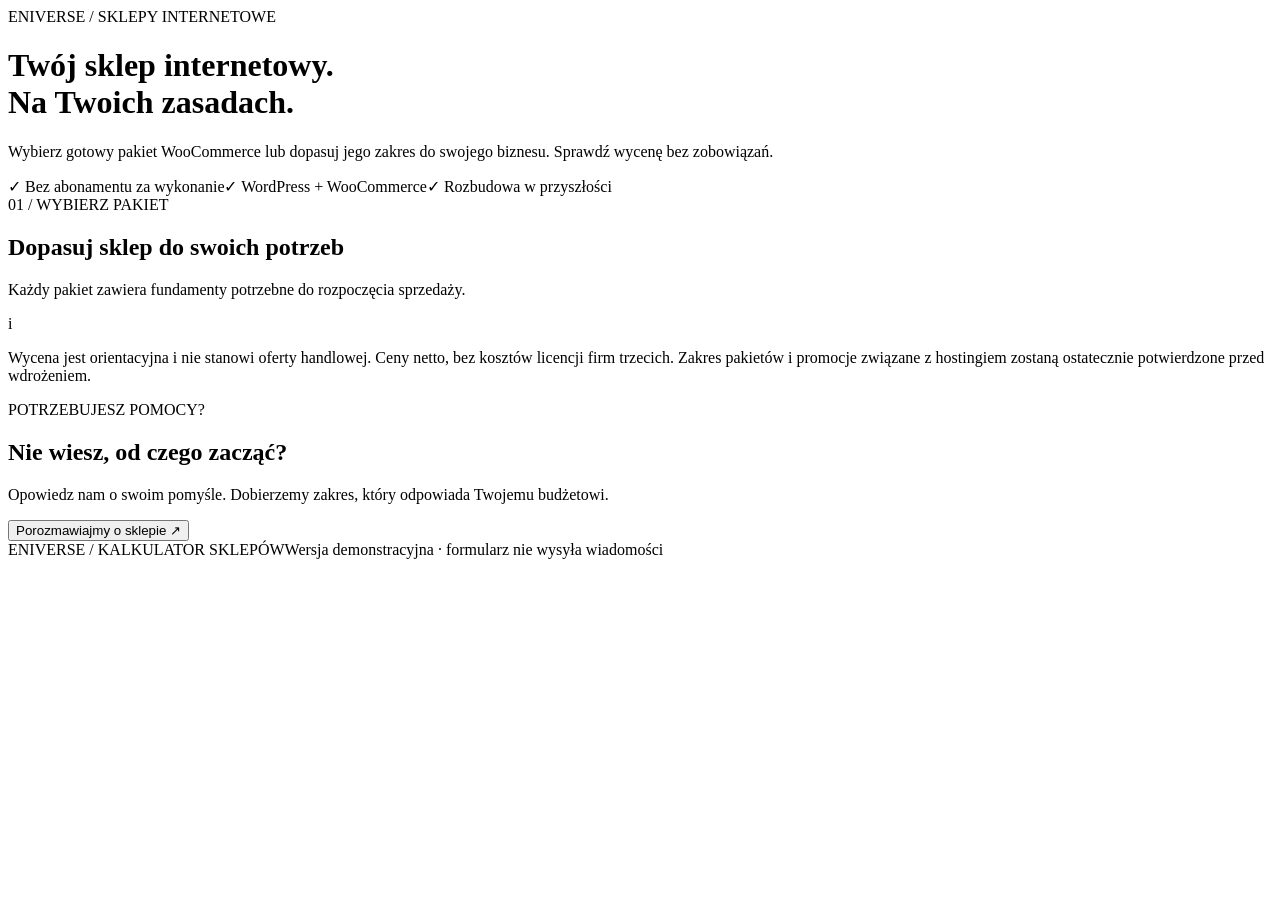
==== index.html @ 9a063294 "feat: add WooCommerce calculator layout and accessible modal shell" ====
<!doctype html>
<html lang="pl">
<head>
  <meta charset="utf-8">
  <meta name="viewport" content="width=device-width,initial-scale=1">
  <meta name="theme-color" content="#101112">
  <meta name="description" content="Skonfiguruj sklep internetowy WooCommerce z Eniverse. Porównaj pakiety Standard, PRO i Business i przygotuj wycenę.">
  <title>Kalkulator sklepów internetowych — Eniverse</title>
  <link rel="preconnect" href="https://fonts.googleapis.com">
  <link rel="preconnect" href="https://fonts.gstatic.com" crossorigin>
  <link href="https://fonts.googleapis.com/css2?family=DM+Sans:wght@400;500;600;700;800&display=swap" rel="stylesheet">
  <link rel="stylesheet" href="./styles.css">
  <script src="./app.js" defer></script>
</head>
<body>
<main id="enishop" class="ens-calc">
  <div class="ens-container">
    <header class="ens-intro">
      <div class="ens-eyebrow"><span class="ens-eyebrow-dot"></span> ENIVERSE / SKLEPY INTERNETOWE</div>
      <h1>Twój sklep internetowy.<br><span>Na Twoich zasadach.</span></h1>
      <p>Wybierz gotowy pakiet WooCommerce lub dopasuj jego zakres do swojego biznesu. Sprawdź wycenę bez zobowiązań.</p>
      <div class="ens-intro-benefits"><span>✓ Bez abonamentu za wykonanie</span><span>✓ WordPress + WooCommerce</span><span>✓ Rozbudowa w przyszłości</span></div>
    </header>
    <div class="ens-section-heading"><div><span class="ens-overline">01 / WYBIERZ PAKIET</span><h2>Dopasuj sklep do swoich potrzeb</h2></div><p>Każdy pakiet zawiera fundamenty potrzebne do rozpoczęcia sprzedaży.</p></div>
    <div id="ens-cards" class="ens-cards" aria-label="Porównanie pakietów"></div>
    <div class="ens-bottom-note"><span class="ens-note-icon">i</span><p>Wycena jest orientacyjna i nie stanowi oferty handlowej. Ceny netto, bez kosztów licencji firm trzecich. Zakres pakietów i promocje związane z hostingiem zostaną ostatecznie potwierdzone przed wdrożeniem.</p></div>
    <div class="ens-more"><div><span class="ens-overline">POTRZEBUJESZ POMOCY?</span><h2>Nie wiesz, od czego zacząć?</h2><p>Opowiedz nam o swoim pomyśle. Dobierzemy zakres, który odpowiada Twojemu budżetowi.</p></div><button type="button" class="ens-more-button" data-plan="business" data-mode="direct">Porozmawiajmy o sklepie <span aria-hidden="true">↗</span></button></div>
    <footer class="ens-page-footer"><span>ENIVERSE <span class="ens-footer-lite">/ KALKULATOR SKLEPÓW</span></span><span>Wersja demonstracyjna · formularz nie wysyła wiadomości</span></footer>
  </div>
  <div id="ens-overlay" class="ens-overlay" hidden>
    <section class="ens-dialog" role="dialog" aria-modal="true" aria-labelledby="ens-dialog-title" aria-describedby="ens-dialog-subtitle">
      <header class="ens-dialog-head">
        <div><span class="ens-overline ens-dialog-kicker">ENIVERSE / KONFIGURATOR</span><h2 id="ens-dialog-title">Konfiguruj pakiet</h2><p id="ens-dialog-subtitle">Dopasuj zakres do potrzeb Twojego biznesu.</p></div>
        <button type="button" id="ens-close" class="ens-close" aria-label="Zamknij konfigurator">×</button>
      </header>
      <div id="ens-steps" class="ens-steps" aria-label="Etapy konfiguracji"></div>
      <div class="ens-dialog-main">
        <div class="ens-dialog-content" id="ens-dialog-content" tabindex="-1"></div>
        <aside class="ens-quote-aside" id="ens-aside" aria-label="Bieżąca wycena"></aside>
      </div>
      <footer class="ens-dialog-foot" id="ens-dialog-foot">
        <span class="ens-foot-help">Wszystkie ceny netto · bez zobowiązań</span>
        <div class="ens-foot-actions"><button type="button" id="ens-prev" class="ens-btn ens-btn-outline">← Wstecz</button><button type="button" id="ens-next" class="ens-btn ens-btn-primary">Dalej <span aria-hidden="true">→</span></button></div>
      </footer>
    </section>
  </div>
</main>
</body>
</html>
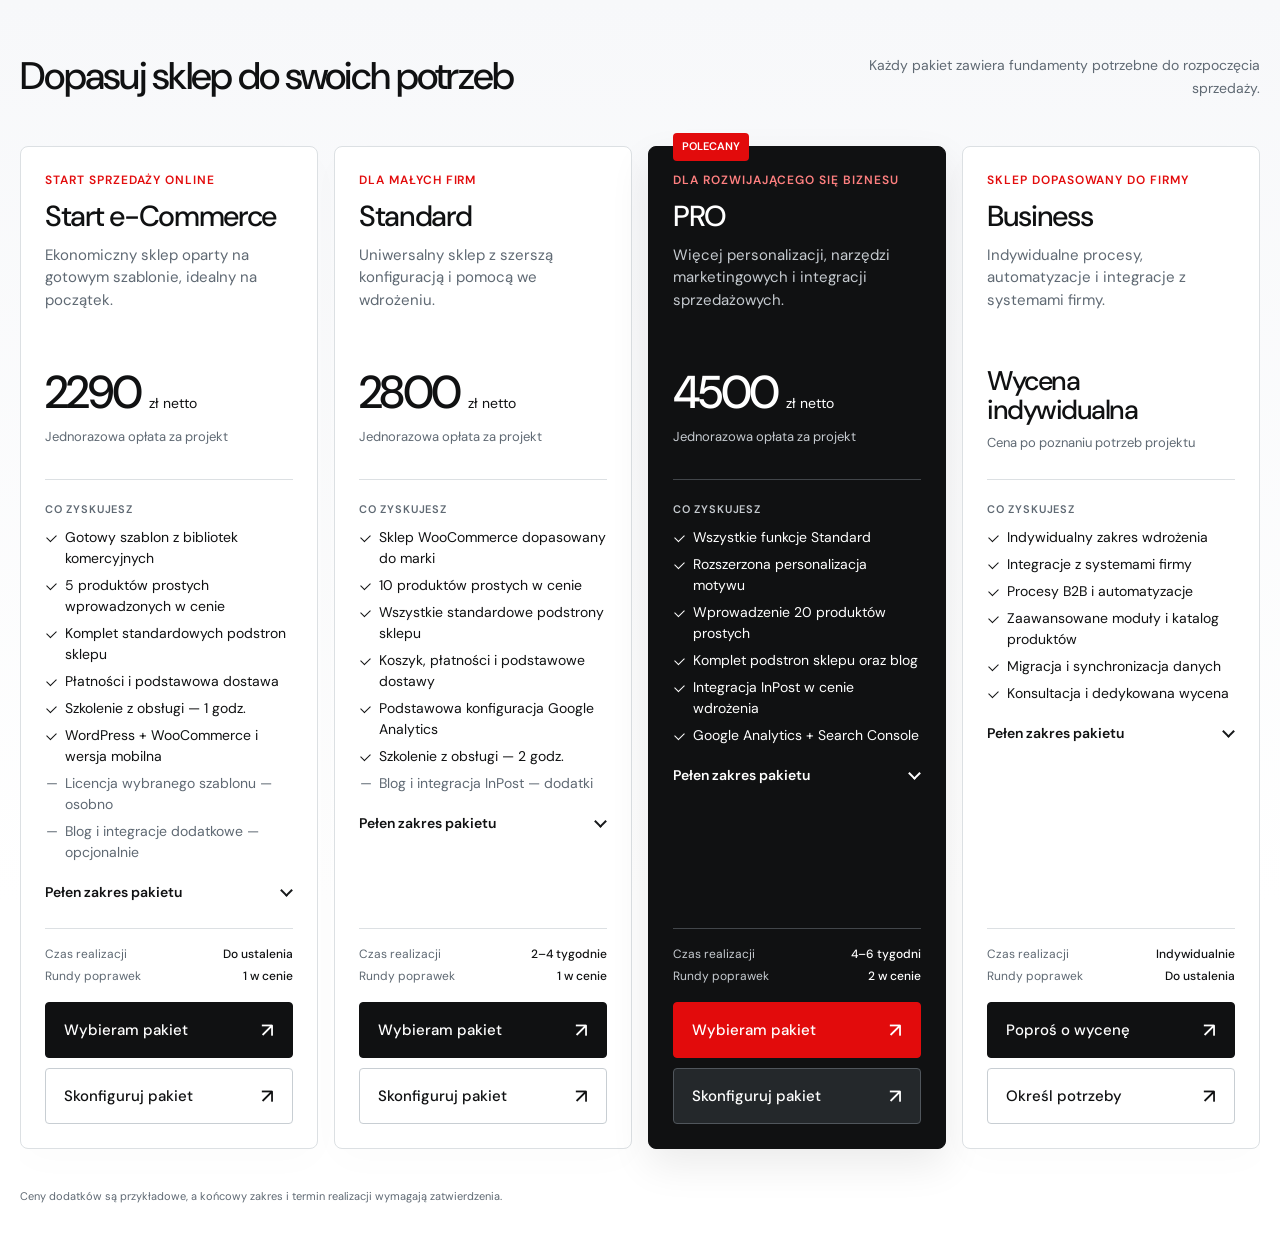
==== commit daef54b6: "Zastąp kalkulator bazową wersją dla sklepów internetowych" ====
--- a/index.html
+++ b/index.html
@@ -1,49 +1,445 @@
 <!doctype html>
-<html lang="pl">
-<head>
-  <meta charset="utf-8">
-  <meta name="viewport" content="width=device-width,initial-scale=1">
-  <meta name="theme-color" content="#101112">
-  <meta name="description" content="Skonfiguruj sklep internetowy WooCommerce z Eniverse. Porównaj pakiety Standard, PRO i Business i przygotuj wycenę.">
-  <title>Kalkulator sklepów internetowych — Eniverse</title>
-  <link rel="preconnect" href="https://fonts.googleapis.com">
-  <link rel="preconnect" href="https://fonts.gstatic.com" crossorigin>
-  <link href="https://fonts.googleapis.com/css2?family=DM+Sans:wght@400;500;600;700;800&display=swap" rel="stylesheet">
-  <link rel="stylesheet" href="./styles.css">
-  <script src="./app.js" defer></script>
-</head>
-<body>
-<main id="enishop" class="ens-calc">
-  <div class="ens-container">
-    <header class="ens-intro">
-      <div class="ens-eyebrow"><span class="ens-eyebrow-dot"></span> ENIVERSE / SKLEPY INTERNETOWE</div>
-      <h1>Twój sklep internetowy.<br><span>Na Twoich zasadach.</span></h1>
-      <p>Wybierz gotowy pakiet WooCommerce lub dopasuj jego zakres do swojego biznesu. Sprawdź wycenę bez zobowiązań.</p>
-      <div class="ens-intro-benefits"><span>✓ Bez abonamentu za wykonanie</span><span>✓ WordPress + WooCommerce</span><span>✓ Rozbudowa w przyszłości</span></div>
-    </header>
-    <div class="ens-section-heading"><div><span class="ens-overline">01 / WYBIERZ PAKIET</span><h2>Dopasuj sklep do swoich potrzeb</h2></div><p>Każdy pakiet zawiera fundamenty potrzebne do rozpoczęcia sprzedaży.</p></div>
-    <div id="ens-cards" class="ens-cards" aria-label="Porównanie pakietów"></div>
-    <div class="ens-bottom-note"><span class="ens-note-icon">i</span><p>Wycena jest orientacyjna i nie stanowi oferty handlowej. Ceny netto, bez kosztów licencji firm trzecich. Zakres pakietów i promocje związane z hostingiem zostaną ostatecznie potwierdzone przed wdrożeniem.</p></div>
-    <div class="ens-more"><div><span class="ens-overline">POTRZEBUJESZ POMOCY?</span><h2>Nie wiesz, od czego zacząć?</h2><p>Opowiedz nam o swoim pomyśle. Dobierzemy zakres, który odpowiada Twojemu budżetowi.</p></div><button type="button" class="ens-more-button" data-plan="business" data-mode="direct">Porozmawiajmy o sklepie <span aria-hidden="true">↗</span></button></div>
-    <footer class="ens-page-footer"><span>ENIVERSE <span class="ens-footer-lite">/ KALKULATOR SKLEPÓW</span></span><span>Wersja demonstracyjna · formularz nie wysyła wiadomości</span></footer>
-  </div>
-  <div id="ens-overlay" class="ens-overlay" hidden>
-    <section class="ens-dialog" role="dialog" aria-modal="true" aria-labelledby="ens-dialog-title" aria-describedby="ens-dialog-subtitle">
-      <header class="ens-dialog-head">
-        <div><span class="ens-overline ens-dialog-kicker">ENIVERSE / KONFIGURATOR</span><h2 id="ens-dialog-title">Konfiguruj pakiet</h2><p id="ens-dialog-subtitle">Dopasuj zakres do potrzeb Twojego biznesu.</p></div>
-        <button type="button" id="ens-close" class="ens-close" aria-label="Zamknij konfigurator">×</button>
-      </header>
-      <div id="ens-steps" class="ens-steps" aria-label="Etapy konfiguracji"></div>
-      <div class="ens-dialog-main">
-        <div class="ens-dialog-content" id="ens-dialog-content" tabindex="-1"></div>
-        <aside class="ens-quote-aside" id="ens-aside" aria-label="Bieżąca wycena"></aside>
-      </div>
-      <footer class="ens-dialog-foot" id="ens-dialog-foot">
-        <span class="ens-foot-help">Wszystkie ceny netto · bez zobowiązań</span>
-        <div class="ens-foot-actions"><button type="button" id="ens-prev" class="ens-btn ens-btn-outline">← Wstecz</button><button type="button" id="ens-next" class="ens-btn ens-btn-primary">Dalej <span aria-hidden="true">→</span></button></div>
-      </footer>
-    </section>
-  </div>
-</main>
-</body>
-</html>
+<html lang="pl"><head><meta charset="utf-8"><meta name="viewport" content="width=device-width,initial-scale=1"><title>Eniverse — kalkulator sklepów</title></head><body>
+<!-- Eniverse: gotowy fragment do widżetu HTML Elementora. Sklepy internetowe, tryb produkcyjny. -->
+<link rel="stylesheet" href="https://fonts.googleapis.com/css2?family=DM+Sans:wght@400;500;600;700&display=swap">
+<link rel="stylesheet" href="pakiety-sklepow.css?v=20261125-2">
+<link rel="stylesheet" href="kalkulator-sklepow.css?v=20261125-2">
+
+
+    <!-- WIDOK CENNIKA I KONFIGURATORY -->
+    <div id="eni-shop-calc" data-mode="demo" data-templates-api="">
+      <div class="ec-page ec-preview-page" id="ec-demo-page">
+        <section id="ec-catalog" aria-label="Cennik Eniverse — podgląd">
+          <div class="ec-preview-heading">
+            <h1 class="ec-page-title">Dopasuj sklep do swoich potrzeb</h1>
+            <p class="ec-intro">Każdy pakiet zawiera fundamenty potrzebne do rozpoczęcia sprzedaży.</p>
+          </div>
+          <div class="ec-packages-wide-scroll">
+             <div class="ec-packages-overview">
+                <div class="ec-package-group ec-package-group--main">
+                  <div class="ec-packages ec-packages--main" id="ec-packages"></div>
+                </div>
+             </div>
+           </div>
+           <p class="ec-pricing-note">Ceny dodatków są przykładowe, a końcowy zakres i termin realizacji wymagają zatwierdzenia. </p>
+        </section>
+      </div><!-- Koniec widoku demonstracyjnego. Elementor ukrywa ten widok, jeśli znajdzie istniejące karty .enp-card. -->
+                <!-- Wspólna galeria szablonów pakietów Abonament i Start. -->
+        <div class="ec-template-overlay" id="ec-template-modal" hidden>
+          <section class="ec-template-dialog" role="dialog" aria-modal="true" aria-labelledby="ec-template-title">
+            <header class="ec-template-header">
+              <div><span class="ec-template-kicker">SZABLONY ENIVERSE</span>
+                <h2 id="ec-template-title">Zobacz, jak może wyglądać Twoja strona.</h2>
+              </div>
+              <button type="button" class="ec-template-close" id="ec-template-close" aria-label="Zamknij galerię">×</button>
+            </header>
+            <div class="ec-template-content">
+              <div class="ec-template-sidebar">
+                <div class="ec-template-grid" id="ec-template-gallery" aria-label="Wybór projektu"></div>
+                <button type="button" class="ec-template-defer" id="ec-template-defer" aria-pressed="false">
+                  <strong>Szablon wybiorę później</strong>
+                  <small>Przejdź dalej bez wskazywania konkretnego projektu</small>
+                </button>
+              </div>
+              <div class="ec-template-preview">
+                <div id="ec-template-viewport" tabindex="0" role="region" aria-label="Podgląd projektu strony"></div>
+              </div>
+            </div>
+            <footer class="ec-template-footer"><div id="ec-template-external"></div><button type="button" id="ec-template-configure">Wybierz ten szablon i konfiguruj ↗</button></footer>
+          </section>
+        </div>
+<div class="ec-modal-stage" id="ec-modal-stage" hidden>
+          <section
+            class="ec-window"
+            id="ec-window"
+            role="dialog"
+            aria-labelledby="ec-title"
+            aria-modal="true"
+          >
+            <header class="ec-head">
+              <div>
+                <div class="ec-kicker">Eniverse / Konfigurator sklepu</div>
+                <h2 id="ec-title">Dopasuj swój pakiet.</h2>
+                <p class="ec-muted" id="ec-subtitle">
+                  Zacznij od pakietu. Dodaj to, czego potrzebujesz.
+                </p>
+              </div>
+              <button
+                class="ec-close ec-interactive"
+                id="ec-close"
+                type="button"
+                aria-label="Zamknij i wróć do pakietów"
+              >
+                ×
+              </button>
+            </header>
+            <div class="ec-steps" aria-label="Etapy konfiguracji">
+              <div class="ec-step" data-ec-nav-template hidden><span>1</span>Wybór szablonu</div>
+               <div class="ec-step active" data-ec-nav-step="0" aria-current="step"><span>1</span>Pakiet i dodatki</div>
+              <div class="ec-step" data-ec-nav-step="1"><span>2</span>Struktura i SEO</div>
+              <div class="ec-step" data-ec-nav-step="2"><span>3</span>Kontakt i poprawki</div>
+              <div class="ec-step" data-ec-nav-step="3"><span>4</span>Języki, usługi i szkolenia</div>
+              <div class="ec-step" data-ec-nav-step="4"><span>5</span>Podsumowanie</div>
+            </div>
+            <div class="ec-body" id="ec-config">
+              <div class="ec-fields">
+                <section class="ec-section">
+                  <h3>W cenie Twojego pakietu</h3>
+                  <p class="ec-muted">
+                    Stałe elementy bazy. Rozszerzenia wybierzesz poniżej.
+                  </p>
+                  <div class="ec-scope" id="ec-scope"></div>
+                  <p class="ec-excluded" id="ec-excluded"></p>
+                </section>
+                <section class="ec-section" id="ec-billing-section">
+                  <h3>Rozliczenie abonamentu</h3>
+                  <p class="ec-muted">Umowa na 12 miesięcy.</p>
+                  <div class="ec-options" role="group" aria-label="Rozliczenie">
+                    <label class="ec-option ec-interactive"
+                      ><input
+                        type="radio"
+                        name="ec-billing"
+                        value="monthly"
+                        checked
+                      /><span
+                        ><strong>Miesięcznie</strong
+                        ><small id="ec-monthly-detail"
+                          >12 rat za pakiet i dodatki</small
+                        ></span
+                      ><span class="ec-tag" id="ec-monthly-rate"
+                        ></span
+                      ></label
+                    ><label class="ec-option ec-interactive"
+                      ><input
+                        type="radio"
+                        name="ec-billing"
+                        value="annual"
+                      /><span
+                        ><strong>Rocznie z góry</strong
+                        ><small id="ec-annual-detail"
+                          >1 płatność za pakiet i dodatki</small
+                        ></span
+                      ><span class="ec-tag" id="ec-annual-rate"
+                        ></span
+                      ><small class="ec-billing-promo">Cena promocyjna pakietu: <del data-cennik="regularAnnual"></del> <strong class="ec-promo-price" data-cennik="annual" data-cennik-suffix=" / rok"></strong></small></label
+                    >
+                  </div>
+                </section>
+                <section class="ec-section">
+                  <h3>Struktura sklepu</h3>
+                  <p class="ec-muted" id="ec-structure"></p>
+                  <div class="ec-chips" id="ec-chips"></div>
+                  <div class="ec-counter-row">
+                    <div>
+                      Dodatkowe sekcje
+                      <div class="ec-muted" data-extra-cost="section" data-extra-unit=" / sekcję">
+                      </div>
+                    </div>
+                    <div class="ec-counter">
+                      <button
+                        type="button"
+                        data-counter="sections"
+                        data-delta="-1"
+                        aria-label="Usuń dodatkową sekcję"
+                        class="ec-interactive"
+                      >
+                        −</button
+                      ><input
+                        id="ec-sections"
+                        type="number"
+                        min="0"
+                        max="99"
+                        value="0"
+                        aria-label="Liczba dodatkowych sekcji"
+                      /><button
+                        type="button"
+                        data-counter="sections"
+                        data-delta="1"
+                        aria-label="Dodaj sekcję"
+                        class="ec-interactive"
+                      >
+                        +
+                      </button>
+                    </div>
+                  </div>
+                  <div class="ec-counter-row">
+                    <div>
+                      Dodatkowe podstrony
+                      <div
+                        class="ec-muted"
+                        data-extra-cost="page" data-extra-unit=" / podstronę"
+                      >
+                      </div>
+                    </div>
+                    <div class="ec-counter">
+                      <button
+                        type="button"
+                        data-counter="pages"
+                        data-delta="-1"
+                        aria-label="Usuń dodatkową podstronę"
+                        class="ec-interactive"
+                      >
+                        −</button
+                      ><input
+                        id="ec-pages"
+                        type="number"
+                        min="0"
+                        max="99"
+                        value="0"
+                        aria-label="Liczba dodatkowych podstron"
+                      /><button
+                        type="button"
+                        data-counter="pages"
+                        data-delta="1"
+                        aria-label="Dodaj podstronę"
+                        class="ec-interactive"
+                      >
+                        +
+                      </button>
+                    </div>
+                  </div>
+                </section>
+                <section class="ec-section">
+                  <h3>SEO</h3>
+                  <p class="ec-muted">
+                    Zakres z pakietu jest wybrany. Możesz go rozszerzyć.
+                  </p>
+                  <div
+                    class="ec-options"
+                    id="ec-seo"
+                    role="group"
+                    aria-label="Wariant SEO"
+                  ></div>
+                  <div class="ec-seo-services">
+                    <h4>Dodatkowe usługi SEO i reklamy</h4>
+                    <p class="ec-muted">Zaznacz wybrane usługi. Poniższe ceny są przykładowe i doliczane do projektu.</p>
+                    <div class="ec-seo-extra-grid" id="ec-seo-extras" role="group" aria-label="Dodatkowe usługi SEO"></div>
+                    <p class="ec-seo-price-note">Google Ads: uruchomienie kampanii bez budżetu reklamowego. Pozycjonowanie SEO: pakiet startowy, dalsza obsługa wyceniana osobno.</p>
+                  </div>
+                </section>
+                <section class="ec-section">
+                  <h3>Kontakt z klientem</h3>
+                  <div
+                    class="ec-options"
+                    id="ec-contact"
+                    role="group"
+                    aria-label="Wariant kontaktu"
+                  ></div>
+                </section>
+                <section class="ec-section">
+                  <h3>Sesje poprawek</h3>
+                  <p class="ec-muted" id="ec-revisions-base"></p>
+                  <div
+                    class="ec-options ec-revisions"
+                    id="ec-revisions"
+                    role="group"
+                    aria-label="Dodatkowe sesje poprawek"
+                  ></div>
+                </section>
+                <section class="ec-section" id="ec-training-section">
+                  <h3>Szkolenia</h3>
+                  <p class="ec-muted" id="ec-training-base"></p>
+                  <div
+                    class="ec-options"
+                    id="ec-training"
+                    role="group"
+                    aria-label="Rodzaj szkolenia"
+                  ></div>
+                  <p class="ec-note">
+                    Przy dłuższym szkoleniu dopłacasz różnicę względem wartości
+                    szkolenia w pakiecie. Krótsze szkolenie nie obniża ceny
+                    pakietu.
+                  </p>
+                </section>
+                <section class="ec-section">
+                  <h3>Hosting i opieka techniczna</h3>
+                  <div id="ec-hosting"></div>
+                </section>
+              </div>
+              <aside class="ec-aside" aria-label="Bieżąca wycena">
+                <span class="ec-badge" id="ec-badge"></span>
+                <h3>Twoja wycena</h3>
+                <div aria-live="polite" aria-atomic="true">
+                  <div class="ec-total" id="ec-base"></div>
+                  <p class="ec-muted" id="ec-period"></p>
+                  <div class="ec-mini-rate-comparison" id="ec-mini-rate-comparison" hidden>
+                    <div class="ec-mini-rate-variant" id="ec-mini-monthly-variant">
+                      <span>Miesięcznie</span>
+                      <strong id="ec-mini-monthly-price"></strong>
+                    </div>
+                    <div class="ec-mini-rate-variant" id="ec-mini-annual-variant">
+                      <span>Rocznie z góry</span>
+                      <strong id="ec-mini-annual-price"></strong>
+                      <small class="ec-abo-regular-price"><del data-cennik="regularAnnual"></del> — regularna cena samego pakietu</small>
+                    </div>
+                  </div>
+                  <p class="ec-muted ec-mini-rate-footnote" id="ec-mini-rate-footnote" hidden>Kwoty zawierają pakiet i wybrane dodatki.</p>
+                  <div class="ec-breakdown">
+                    <div class="ec-line">
+                      <span id="ec-base-label"></span
+                      ><span id="ec-base-cost"></span>
+                    </div>
+                    <div class="ec-line">
+                      <span id="ec-extra-label">Dodatki jednorazowe</span
+                      ><span id="ec-extra"></span>
+                    </div>
+                    <div class="ec-line ec-project-subtotal" id="ec-project-subtotal-row">
+                      <span id="ec-project-subtotal-label">Pakiet + dodatki</span>
+                      <strong id="ec-project-subtotal">0 zł</strong>
+                    </div>
+                    <div class="ec-line" id="ec-host-row">
+                      <span id="ec-host-label">Hosting / rok</span
+                      ><span id="ec-host-cost"></span>
+                    </div>
+                  </div>
+                  <div class="ec-smalltitle" id="ec-total-label"></div>
+                  <div class="ec-total" id="ec-total"></div>
+                  <p
+                    class="ec-muted"
+                    id="ec-paynote"
+                  ></p>
+                  <div
+                    class="ec-payment-aside"
+                    id="ec-payment-aside"
+                    hidden
+                  ></div>
+                  <p class="ec-note" id="ec-contract"></p>
+                </div>
+                <div class="ec-smalltitle" id="ec-items-title">
+                  Wybrane dodatki
+                </div>
+                <div
+                  id="ec-items"
+                  class="ec-muted"
+                ></div>
+                <p class="ec-note">
+                  Ceny rozszerzeń są przykładowe. Sklep i
+                  dodatki płatne jednorazowo. Hosting opcjonalnie: <span data-cennik="hostingWithCare"></span> za rok,
+                  płatne z góry. Kwoty netto; VAT według właściwej stawki.
+                </p>
+              </aside>
+            </div>
+            <div class="ec-summary" id="ec-summary" hidden></div>
+            <section
+              class="ec-lead"
+              id="ec-contact-section"
+              aria-labelledby="ec-lead-title"
+              hidden
+            >
+              <div class="ec-kicker">Ostatni krok</div>
+              <h3 id="ec-lead-title">Porozmawiajmy o Twoim sklepie.</h3>
+              <p class="ec-muted">
+                Do zapytania dołączymy wybrany pakiet, pełną konfigurację,
+                sposób płatności i wycenę.
+              </p>
+              <form id="ec-lead-form" novalidate>
+                <div class="ec-form-grid">
+                  <label class="ec-field ec-full" for="ec-client-name"
+                    >Imię i nazwisko / Nazwa firmy
+                    <span aria-hidden="true">*</span
+                    ><input
+                      id="ec-client-name"
+                      name="client_name"
+                      type="text"
+                      autocomplete="name"
+                      maxlength="150"
+                      required
+                      placeholder="np. Jan Kowalski / Nazwa firmy"
+                  /></label>
+                  <label class="ec-field" for="ec-client-email"
+                    >Adres e-mail <span aria-hidden="true">*</span
+                    ><input
+                      id="ec-client-email"
+                      name="client_email"
+                      type="email"
+                      autocomplete="email"
+                      maxlength="254"
+                      required
+                      placeholder="np. kontakt@twojafirma.pl"
+                  /></label>
+                  <label class="ec-field" for="ec-client-phone"
+                    >Telefon <span class="ec-muted">(opcjonalnie)</span
+                    ><input
+                      id="ec-client-phone"
+                      name="client_phone"
+                      type="tel"
+                      autocomplete="tel"
+                      maxlength="30"
+                      placeholder="np. +48 600 000 000"
+                  /></label>
+                </div>
+                <div class="ec-existing-site">
+                  <label class="ec-existing-toggle" for="ec-existing-check">
+                    <span>Czy masz swoją stronę/sklep?</span>
+                    <input id="ec-existing-check" name="has_site" type="checkbox" role="switch" aria-controls="ec-existing-url-wrap">
+                    <span class="ec-switch-track" aria-hidden="true"></span>
+                  </label>
+                  <div id="ec-existing-url-wrap" hidden>
+                    <label class="ec-field" for="ec-existing-url">Link do Twojej strony/sklepu
+                      <input id="ec-existing-url" name="existing_site_url" type="url" maxlength="500" placeholder="https://twojastrona.pl">
+                    </label>
+                  </div>
+                </div>
+                <label class="ec-field" id="ec-shop-needs-wrap" hidden for="ec-shop-needs">Opisz potrzeby sklepu (opcjonalnie)<textarea id="ec-shop-needs" maxlength="3000" rows="4" placeholder="Integracje, liczba produktów, migracja…"></textarea></label>
+                <input
+                  id="ec-quote-payload"
+                  type="hidden"
+                  name="quote_summary"
+                />
+                <p class="ec-note" id="ec-form-demo">
+                  Tryb makiety: „Wyślij” sprawdza dane i pokazuje podgląd
+                  wiadomości. Rzeczywista wysyłka będzie dostępna po podłączeniu
+                  formularza do skrzynki agencji.
+                </p>
+                <p
+                  id="ec-form-error"
+                  class="ec-form-error"
+                  role="alert"
+                  hidden
+                ></p>
+                <p id="ec-mini-template-required" class="ec-mini-template-required" role="status" hidden>
+                  Aby wysłać zapytanie dotyczące pakietu Abonament, wybierz szablon albo zaznacz opcję „Szablon wybiorę później” w galerii.
+                </p>
+                <button
+                  class="ec-action ec-interactive ec-send"
+                  type="submit"
+                  aria-describedby="ec-form-demo"
+                >
+                  Wyślij <span aria-hidden="true">↗</span>
+                </button>
+                <div id="ec-send-result" class="ec-send-result" hidden>
+                  <p id="ec-send-status" role="status" aria-live="polite"></p>
+                  <details open>
+                    <summary class="ec-interactive">
+                      Podgląd wiadomości do agencji
+                    </summary>
+                    <pre id="ec-message-preview"></pre>
+                  </details>
+                </div>
+              </form>
+            </section>
+
+            <footer class="ec-foot">
+              <p class="ec-muted" id="ec-footer-note"></p>
+              <button
+                class="ec-action ec-secondary ec-interactive"
+                id="ec-back"
+                type="button"
+                hidden
+              >
+                ← Wstecz
+              </button>
+              <button
+                class="ec-action ec-interactive"
+                id="ec-next"
+                type="button"
+              >Dalej →</button>
+            </footer>
+          </section>
+        </div>
+    </div>
+    <!-- LOGIKA PAKIETÓW, WYCENY I FORMULARZA -->
+<script src="cennik-sklepow.js?v=20261125-2" defer></script>
+<script src="kalkulator-sklepow.js?v=20261125-3" defer></script>
+
+</body></html>
--- a/pakiety-sklepow.css
+++ b/pakiety-sklepow.css
@@ -0,0 +1,34 @@
+/* Style strony demonstracyjnej oraz elementów poza #eni-shop-calc. */
+html:has(#eni-shop-calc[data-mode="demo"]) { color-scheme: light; }
+body:has(#eni-shop-calc[data-mode="demo"]) { margin: 0; background: #fff; }
+body.eni-shop-calc-scroll-locked { overflow: hidden; }
+
+/* Integracja z istniejącymi kartami Elementora. */
+#enp-cennik.eniverse-pricing .enp-card { position:relative; }
+      #enp-cennik.eniverse-pricing .enp-card .ec-elementor-configure,
+      .eniverse-pricing .enp-card .ec-elementor-configure { appearance:none; width:100%; min-height:42px; border:1px solid currentColor; border-radius:4px; background:transparent; color:inherit; font:500 13px/1.3 "DM Sans",sans-serif; padding:10px 14px; margin-top:10px; cursor:pointer; text-align:center; }
+      #enp-cennik.eniverse-pricing .enp-card .ec-elementor-configure:hover,
+      .eniverse-pricing .enp-card .ec-elementor-configure:hover { border-color:#e0002d; color:#e0002d; }
+      #enp-cennik.eniverse-pricing .enp-card[data-eni-featured="true"],
+      .eniverse-pricing .enp-card[data-eni-featured="true"] { background:#101112!important; color:#f7f8f9!important; border-color:#101112!important; }
+      #enp-cennik.eniverse-pricing .enp-card[data-eni-featured="false"],
+      .eniverse-pricing .enp-card[data-eni-featured="false"] { background:#fff!important; color:#101112!important; border-color:#d9dfe4!important; }
+      #enp-cennik.eniverse-pricing .enp-card[data-eni-featured="true"] :is(h3,.enp-price,.enp-feature,.enp-project-scale),
+      .eniverse-pricing .enp-card[data-eni-featured="true"] :is(h3,.enp-price,.enp-feature,.enp-project-scale) { color:#f7f8f9!important; }
+      #enp-cennik.eniverse-pricing .enp-card[data-eni-featured="false"] :is(h3,.enp-price,.enp-feature,.enp-project-scale),
+      .eniverse-pricing .enp-card[data-eni-featured="false"] :is(h3,.enp-price,.enp-feature,.enp-project-scale) { color:#101112!important; }
+      #enp-cennik.eniverse-pricing .enp-card[data-eni-featured="true"] :is(.enp-eyebrow,.enp-card-desc,.enp-price-note,.enp-features small,.enp-meta dt),
+      .eniverse-pricing .enp-card[data-eni-featured="true"] :is(.enp-eyebrow,.enp-card-desc,.enp-price-note,.enp-features small,.enp-meta dt) { color:#b9c0c7!important; }
+      #enp-cennik.eniverse-pricing .enp-card[data-eni-featured="false"] :is(.enp-eyebrow,.enp-card-desc,.enp-price-note,.enp-features small,.enp-meta dt),
+      .eniverse-pricing .enp-card[data-eni-featured="false"] :is(.enp-eyebrow,.enp-card-desc,.enp-price-note,.enp-features small,.enp-meta dt) { color:#64717d!important; }
+      #enp-cennik.eniverse-pricing .enp-card[data-eni-featured="true"] .enp-btn,
+      .eniverse-pricing .enp-card[data-eni-featured="true"] .enp-btn { background:#e0002d!important; border-color:#e0002d!important; color:#fff!important; }
+      #enp-cennik.eniverse-pricing .enp-card[data-eni-featured="false"] .enp-btn,
+      .eniverse-pricing .enp-card[data-eni-featured="false"] .enp-btn { background:#fff!important; border-color:#87929d!important; color:#141719!important; }
+      #enp-cennik.eniverse-pricing .enp-card[data-eni-featured="false"] .enp-card-badge,
+      .eniverse-pricing .enp-card[data-eni-featured="false"] .enp-card-badge { display:none!important; }
+      #enp-cennik.eniverse-pricing .enp-card[data-eni-featured="true"] .ec-elementor-badge,
+      .eniverse-pricing .enp-card[data-eni-featured="true"] .ec-elementor-badge { position:absolute; top:-10px; right:14px; background:#e0002d; color:#fff; font-size:10px; font-weight:600; line-height:1; padding:6px 9px; border-radius:2px; }
+
+/* Dedykowany formularz Contact Form 7. */
+body:not(.elementor-editor-active) #eniverse-shop-quote-form { position:absolute!important; width:1px!important; height:1px!important; overflow:hidden!important; clip-path:inset(50%); pointer-events:none; }
--- a/kalkulator-sklepow.css
+++ b/kalkulator-sklepow.css
@@ -0,0 +1,3306 @@
+#eni-shop-calc {
+        --ec-red: #dd0429;
+        --ec-ink: #101112;
+        --ec-muted: #5f6973;
+        --ec-line: #dce0e3;
+        --ec-soft: #f7f8fa;
+        --ec-white: #fff;
+        color: var(--ec-ink);
+        font:
+          400 14px/1.5 "DM Sans",
+          sans-serif;
+        isolation: isolate;
+        text-align: left;
+      }
+      #eni-shop-calc * {
+        box-sizing: border-box;
+      }
+      #eni-shop-calc [hidden] {
+        display: none !important;
+      }
+      #eni-shop-calc h2,
+      #eni-shop-calc h3,
+      #eni-shop-calc p {
+        margin: 0;
+      }
+      #eni-shop-calc button,
+      #eni-shop-calc input {
+        font: inherit;
+      }
+      #eni-shop-calc button {
+        cursor: inherit;
+      }
+      #eni-shop-calc button:focus-visible,
+      #eni-shop-calc input:focus-visible {
+        outline: 3px solid #dd042980;
+        outline-offset: 3px;
+      }
+      #eni-shop-calc .ec-stage {
+        background: #edf0f2;
+        padding: 20px;
+        border-radius: 12px;
+      }
+      #eni-shop-calc .ec-package {
+        background: white;
+        border: 1px solid var(--ec-line);
+        border-top: 4px solid var(--ec-red);
+        padding: 30px;
+        border-radius: 8px;
+        max-width: 440px;
+        margin: 10px auto;
+      }
+      #eni-shop-calc .ec-kicker {
+        font-size: 11px;
+        text-transform: uppercase;
+        letter-spacing: 0.12em;
+        color: var(--ec-red);
+        font-weight: 700;
+      }
+      #eni-shop-calc h2 {
+        font-size: 28px;
+        font-weight: 500;
+        letter-spacing: -0.04em;
+        line-height: 1.2;
+      }
+      #eni-shop-calc h3 {
+        font-size: 15px;
+        font-weight: 600;
+      }
+      #eni-shop-calc .ec-muted {
+        color: var(--ec-muted);
+        font-size: 12px;
+      }
+      #eni-shop-calc .ec-price {
+        font-size: 38px;
+        letter-spacing: -0.05em;
+        font-weight: 500;
+      }
+      #eni-shop-calc .ec-action {
+        background: var(--ec-red);
+        color: white;
+        border: 1px solid var(--ec-red);
+        border-radius: 6px;
+        padding: 11px 18px;
+        font-weight: 600;
+        display: inline-flex;
+        align-items: center;
+        justify-content: center;
+        gap: 18px;
+      }
+      #eni-shop-calc .ec-secondary {
+        background: white;
+        color: var(--ec-ink);
+        border-color: var(--ec-line);
+      }
+      #eni-shop-calc .ec-package ul {
+        padding-left: 20px;
+        margin: 22px 0;
+        line-height: 2;
+      }
+      #eni-shop-calc .ec-package .ec-action {
+        width: 100%;
+      }
+      #eni-shop-calc .ec-window {
+        background: white;
+        border-radius: 10px;
+        box-shadow: 0 12px 44px #10111214;
+        overflow: hidden;
+      }
+      #eni-shop-calc .ec-head {
+        padding: 24px 26px 18px;
+        border-bottom: 1px solid var(--ec-line);
+        display: flex;
+        justify-content: space-between;
+        gap: 14px;
+        align-items: flex-start;
+      }
+      #eni-shop-calc .ec-head h2 {
+        margin: 5px 0 7px;
+      }
+      #eni-shop-calc .ec-close {
+        border: 1px solid var(--ec-line);
+        background: white;
+        width: 36px;
+        height: 36px;
+        border-radius: 50%;
+        flex-shrink: 0;
+        font-size: 23px;
+        line-height: 1;
+      }
+      #eni-shop-calc .ec-steps {
+        display: flex;
+        gap: 22px;
+        padding: 15px 26px;
+        background: var(--ec-soft);
+        border-bottom: 1px solid var(--ec-line);
+      }
+      #eni-shop-calc .ec-step {
+        display: flex;
+        gap: 8px;
+        align-items: center;
+        color: var(--ec-muted);
+        font-size: 12px;
+      }
+      #eni-shop-calc .ec-step span {
+        border-radius: 50%;
+        background: #e3e6e9;
+        width: 22px;
+        height: 22px;
+        display: grid;
+        place-items: center;
+      }
+      #eni-shop-calc .ec-step.active {
+        color: var(--ec-ink);
+        font-weight: 600;
+      }
+      #eni-shop-calc .ec-step.active span {
+        background: var(--ec-red);
+        color: white;
+      }
+      #eni-shop-calc .ec-body {
+        display: grid;
+        grid-template-columns: minmax(0, 1fr) 216px;
+      }
+      #eni-shop-calc .ec-fields {
+        padding: 4px 26px 10px;
+        min-width: 0;
+      }
+      #eni-shop-calc .ec-section {
+        padding: 20px 0;
+        border-bottom: 1px solid var(--ec-line);
+      }
+      #eni-shop-calc .ec-section:last-child {
+        border-bottom: 0;
+      }
+      #eni-shop-calc .ec-section h3 {
+        margin-bottom: 4px;
+      }
+      #eni-shop-calc .ec-chips {
+        display: flex;
+        gap: 7px;
+        flex-wrap: wrap;
+        margin-top: 12px;
+      }
+      #eni-shop-calc .ec-chip {
+        padding: 6px 9px;
+        border-radius: 5px;
+        background: #fff3f5;
+        color: #9e0020;
+        font-size: 12px;
+      }
+      #eni-shop-calc .ec-counter-row {
+        display: flex;
+        justify-content: space-between;
+        gap: 12px;
+        align-items: center;
+        margin-top: 14px;
+      }
+      #eni-shop-calc .ec-counter {
+        display: flex;
+        align-items: center;
+        border: 1px solid var(--ec-line);
+        border-radius: 6px;
+        overflow: hidden;
+        flex-shrink: 0;
+      }
+      #eni-shop-calc .ec-counter button {
+        width: 32px;
+        height: 34px;
+        border: 0;
+        background: var(--ec-soft);
+        font-size: 18px;
+      }
+      #eni-shop-calc .ec-counter button:disabled {
+        color: #b4b9be;
+      }
+      #eni-shop-calc .ec-counter input {
+        width: 36px;
+        text-align: center;
+        border: 0;
+        padding: 0;
+        background: white;
+        color: var(--ec-ink);
+        appearance: textfield;
+        font-variant-numeric: tabular-nums;
+      }
+      #eni-shop-calc input::-webkit-inner-spin-button {
+        appearance: none;
+      }
+      #eni-shop-calc .ec-options {
+        display: grid;
+        gap: 8px;
+        margin-top: 12px;
+      }
+      #eni-shop-calc .ec-option {
+        position: relative;
+        display: flex;
+        gap: 10px;
+        align-items: flex-start;
+        padding: 11px;
+        border: 1px solid var(--ec-line);
+        border-radius: 6px;
+        cursor: inherit;
+      }
+      #eni-shop-calc .ec-option:has(input:checked) {
+        border-color: var(--ec-red);
+        background: #fff7f8;
+        box-shadow: inset 0 0 0 1px var(--ec-red);
+      }
+      #eni-shop-calc .ec-option input {
+        accent-color: var(--ec-red);
+        margin: 3px 0 0;
+        flex-shrink: 0;
+      }
+      #eni-shop-calc .ec-option strong {
+        display: block;
+        font-weight: 500;
+        font-size: 13px;
+      }
+      #eni-shop-calc .ec-option small {
+        display: block;
+        color: var(--ec-muted);
+        font-size: 11px;
+        margin-top: 2px;
+      }
+      #eni-shop-calc .ec-option .ec-tag {
+        margin-left: auto;
+        white-space: nowrap;
+        font-size: 12px;
+        color: var(--ec-muted);
+      }
+      #eni-shop-calc .ec-revisions {
+        grid-template-columns: repeat(2, minmax(0, 1fr));
+      }
+      #eni-shop-calc .ec-revisions .ec-option {
+        padding: 10px;
+        gap: 7px;
+      }
+      #eni-shop-calc .ec-aside {
+        padding: 22px 18px;
+        background: var(--ec-soft);
+        border-left: 1px solid var(--ec-line);
+        min-width: 0;
+      }
+      #eni-shop-calc .ec-badge {
+        display: inline-flex;
+        padding: 4px 8px;
+        background: white;
+        border: 1px solid var(--ec-line);
+        border-radius: 4px;
+        font-size: 11px;
+        margin-bottom: 18px;
+      }
+      #eni-shop-calc .ec-aside h3 {
+        margin-bottom: 12px;
+      }
+      #eni-shop-calc .ec-total {
+        font-size: 32px;
+        font-weight: 500;
+        letter-spacing: -0.05em;
+        line-height: 1.3;
+        font-variant-numeric: tabular-nums;
+      }
+      #eni-shop-calc .ec-breakdown {
+        margin: 20px 0 0;
+        padding: 16px 0;
+        border-top: 1px solid var(--ec-line);
+        border-bottom: 1px solid var(--ec-line);
+        font-size: 12px;
+      }
+      #eni-shop-calc .ec-line {
+        display: flex;
+        justify-content: space-between;
+        gap: 10px;
+        margin: 8px 0;
+      }
+      #eni-shop-calc .ec-line span:last-child {
+        white-space: nowrap;
+        font-variant-numeric: tabular-nums;
+      }
+      #eni-shop-calc .ec-smalltitle {
+        margin-top: 20px;
+        font-size: 12px;
+        font-weight: 600;
+      }
+      #eni-shop-calc .ec-foot {
+        padding: 18px 26px;
+        border-top: 1px solid var(--ec-line);
+        display: flex;
+        justify-content: space-between;
+        gap: 15px;
+        align-items: center;
+      }
+      #eni-shop-calc .ec-foot .ec-muted {
+        max-width: 270px;
+        font-size: 11px;
+      }
+      #eni-shop-calc .ec-summary {
+        padding: 24px 26px;
+      }
+      #eni-shop-calc .ec-summary h3 {
+        margin-bottom: 14px;
+      }
+      #eni-shop-calc .ec-summary .ec-line {
+        padding: 10px 0;
+        margin: 0;
+        border-bottom: 1px solid var(--ec-line);
+        font-size: 13px;
+      }
+      #eni-shop-calc .ec-summary .ec-line span:last-child {
+        white-space: normal;
+        text-align: right;
+      }
+      #eni-shop-calc .ec-summary-total {
+        background: var(--ec-soft);
+        border-radius: 7px;
+        padding: 18px;
+        margin-top: 20px;
+      }
+      #eni-shop-calc .ec-summary-total .ec-line {
+        border: 0;
+        padding: 3px 0;
+      }
+      #eni-shop-calc .ec-summary-total strong {
+        font-size: 22px;
+        font-weight: 500;
+        letter-spacing: -0.03em;
+      }
+      #eni-shop-calc .ec-note {
+        margin-top: 14px !important;
+        font-size: 11px;
+        color: var(--ec-muted);
+      }
+      @media (max-width: 620px) {
+        #eni-shop-calc .ec-body {
+          grid-template-columns: 1fr;
+        }
+        #eni-shop-calc .ec-aside {
+          border-left: 0;
+          border-top: 1px solid var(--ec-line);
+          padding: 20px;
+        }
+        #eni-shop-calc .ec-head,
+        #eni-shop-calc .ec-fields,
+        #eni-shop-calc .ec-summary {
+          padding-left: 18px;
+          padding-right: 18px;
+        }
+        #eni-shop-calc .ec-stage {
+          padding: 10px;
+        }
+        #eni-shop-calc .ec-foot {
+          padding: 16px 18px;
+          flex-wrap: wrap;
+        }
+        #eni-shop-calc .ec-foot .ec-action {
+          flex: 1;
+        }
+        #eni-shop-calc .ec-foot .ec-muted {
+          max-width: none;
+          width: 100%;
+        }
+        #eni-shop-calc .ec-option {
+          flex-wrap: wrap;
+        }
+        #eni-shop-calc .ec-option .ec-tag {
+          margin-left: 24px;
+        }
+        #eni-shop-calc .ec-revisions .ec-option {
+          flex-wrap: nowrap;
+        }
+        #eni-shop-calc .ec-counter button {
+          height: 44px;
+          width: 38px;
+        }
+        #eni-shop-calc .ec-counter input {
+          font-size: 16px;
+        }
+        #eni-shop-calc .ec-close {
+          width: 44px;
+          height: 44px;
+        }
+      }
+      #eni-shop-calc .ec-page {
+        background: var(--ec-white);
+        padding: 24px 18px;
+      }
+      #eni-shop-calc .ec-nav {
+        display: flex;
+        align-items: center;
+        gap: 18px;
+        padding-bottom: 22px;
+        border-bottom: 1px solid var(--ec-line);
+        margin-bottom: 28px;
+        padding-right: 80px;
+      }
+      #eni-shop-calc .ec-brand {
+        font-size: 22px;
+        font-weight: 700;
+        letter-spacing: -0.06em;
+      }
+      #eni-shop-calc .ec-brand b {
+        color: var(--ec-red);
+      }
+      #eni-shop-calc .ec-page-title {
+        max-width: 650px;
+        margin: 10px 0 12px;
+        font-size: 38px;
+        letter-spacing: -0.045em;
+        font-weight: 500;
+        line-height: 1.15;
+      }
+      #eni-shop-calc .ec-intro {
+        color: var(--ec-muted);
+        max-width: 620px;
+        margin-bottom: 26px;
+      }
+      #eni-shop-calc .ec-packages {
+        display: grid;
+        grid-template-columns: repeat(3, minmax(0, 1fr));
+        gap: 14px;
+      }
+      #eni-shop-calc .ec-package {
+        max-width: none;
+        margin: 0;
+        padding: 20px 16px;
+        display: flex;
+        flex-direction: column;
+        border-top-width: 3px;
+        min-width: 0;
+      }
+      #eni-shop-calc .ec-package h2 {
+        font-size: 25px;
+        margin: 7px 0 0;
+      }
+      #eni-shop-calc .ec-package .ec-price {
+        font-size: 33px;
+        white-space: nowrap;
+      }
+      #eni-shop-calc .ec-pack-price {
+        margin-top: 18px;
+        min-height: 86px;
+      }
+      #eni-shop-calc .ec-package ul {
+        list-style: none;
+        padding: 0;
+        line-height: 1.5;
+        margin: 12px 0 14px;
+      }
+      #eni-shop-calc .ec-package li {
+        display: flex;
+        gap: 7px;
+        padding: 8px 0;
+        border-bottom: 1px solid #edf0f2;
+        font-size: 12px;
+      }
+      #eni-shop-calc .ec-tick {
+        color: var(--ec-red);
+        flex-shrink: 0;
+      }
+      #eni-shop-calc .ec-package details {
+        font-size: 12px;
+        margin: 0 0 18px;
+      }
+      #eni-shop-calc .ec-package summary {
+        font-weight: 600;
+        padding: 8px 0;
+        color: var(--ec-ink);
+      }
+      #eni-shop-calc .ec-card-actions {
+        display: grid;
+        gap: 8px;
+        margin-top: auto;
+        padding-top: 10px;
+      }
+      #eni-shop-calc .ec-card-actions .ec-action {
+        font-size: 12px;
+        padding: 10px 6px;
+        gap: 4px;
+        min-height: 42px;
+      }
+      #eni-shop-calc .ec-card-note {
+        font-size: 11px;
+        color: var(--ec-muted);
+        margin-top: 10px;
+      }
+      #eni-shop-calc .ec-off {
+        color: var(--ec-muted);
+      }
+      #eni-shop-calc .ec-modal-stage {
+        background: #edf0f2;
+        padding: 18px;
+        border-radius: 8px;
+      }
+      #eni-shop-calc .ec-window {
+        max-width: 820px;
+        margin: auto;
+      }
+      #eni-shop-calc .ec-scope {
+        display: grid;
+        gap: 9px;
+        margin-top: 14px;
+      }
+      #eni-shop-calc .ec-scope label {
+        display: flex;
+        align-items: flex-start;
+        gap: 9px;
+        font-size: 12px;
+      }
+      #eni-shop-calc .ec-scope input {
+        accent-color: var(--ec-red);
+        margin: 3px 0 0;
+        flex-shrink: 0;
+      }
+      #eni-shop-calc .ec-excluded {
+        font-size: 11px;
+        color: var(--ec-muted);
+        margin-top: 12px !important;
+      }
+      #eni-shop-calc .ec-checkbox {
+        display: flex;
+        gap: 9px;
+        padding: 11px 0;
+        align-items: flex-start;
+        font-size: 13px;
+      }
+      #eni-shop-calc .ec-checkbox input {
+        accent-color: var(--ec-red);
+        margin-top: 4px;
+      }
+      #eni-shop-calc .ec-checkbox small {
+        display: block;
+        font-size: 11px;
+        color: var(--ec-muted);
+      }
+      #eni-shop-calc .ec-dim {
+        opacity: 0.55;
+      }
+      #eni-shop-calc .ec-summary .ec-scope {
+        border-top: 1px solid var(--ec-line);
+        padding-top: 14px;
+      }
+      #eni-shop-calc .ec-summary .ec-line span {
+        max-width: 64%;
+        overflow-wrap: anywhere;
+      }
+      #eni-shop-calc .ec-revisions {
+        grid-template-columns: repeat(2, minmax(0, 1fr));
+      }
+      #eni-shop-calc .ec-aside .ec-line {
+        flex-wrap: wrap;
+        gap: 3px;
+      }
+      #eni-shop-calc .ec-aside .ec-line span:last-child {
+        margin-left: auto;
+      }
+      #eni-shop-calc .ec-result-note {
+        background: #fff3f5;
+        border-left: 3px solid var(--ec-red);
+        padding: 12px;
+        margin: 14px 0;
+        font-size: 12px;
+      }
+      #eni-shop-calc .ec-pricing-note {
+        margin-top: 24px;
+        font-size: 11px;
+        color: var(--ec-muted);
+      }
+      @media (min-width: 980px) {
+        #eni-shop-calc .ec-packages {
+          grid-template-columns: repeat(5, minmax(0, 1fr));
+          gap: 10px;
+        }
+        #eni-shop-calc .ec-package {
+          padding: 18px 12px;
+        }
+        #eni-shop-calc .ec-package h2 {
+          font-size: 22px;
+        }
+        #eni-shop-calc .ec-package .ec-price {
+          font-size: 29px;
+        }
+      }
+      @media (max-width: 760px) {
+        #eni-shop-calc .ec-packages {
+          grid-template-columns: repeat(2, minmax(0, 1fr));
+        }
+        #eni-shop-calc .ec-modal-stage {
+          padding: 10px;
+        }
+        #eni-shop-calc .ec-page-title {
+          font-size: 30px;
+        }
+      }
+      @media (max-width: 470px) {
+        #eni-shop-calc .ec-packages {
+          grid-template-columns: 1fr;
+        }
+        #eni-shop-calc .ec-page {
+          padding: 18px 10px;
+        }
+        #eni-shop-calc .ec-package {
+          padding: 22px;
+        }
+        #eni-shop-calc .ec-option .ec-tag {
+          white-space: normal;
+        }
+        #eni-shop-calc .ec-counter-row {
+          flex-wrap: wrap;
+        }
+        #eni-shop-calc .ec-foot .ec-action {
+          min-width: 100%;
+        }
+        #eni-shop-calc .ec-revisions {
+          grid-template-columns: 1fr;
+        }
+        #eni-shop-calc .ec-modal-stage {
+          padding: 5px;
+        }
+      }
+      #eni-shop-calc .ec-payment-aside {
+        border-top: 1px solid var(--ec-line);
+        padding-top: 14px;
+        margin-top: 16px;
+        font-size: 12px;
+      }
+      #eni-shop-calc .ec-payment-aside strong {
+        display: block;
+        font-size: 18px;
+        font-weight: 500;
+        margin: 4px 0;
+        font-variant-numeric: tabular-nums;
+      }
+      #eni-shop-calc .ec-payment-summary {
+        padding: 16px;
+        background: #fff7f8;
+        border: 1px solid #f3c5ce;
+        border-radius: 7px;
+        margin: 20px 0;
+      }
+      #eni-shop-calc .ec-payment-summary h3 {
+        margin: 0 0 8px;
+      }
+      #eni-shop-calc .ec-payment-summary p {
+        font-size: 13px;
+      }
+      #eni-shop-calc .ec-payment-summary .ec-muted {
+        font-size: 11px;
+        margin-top: 8px;
+      }
+      #eni-shop-calc .ec-lead {
+        padding: 26px;
+        border-top: 1px solid var(--ec-line);
+      }
+      #eni-shop-calc .ec-lead h3 {
+        font-size: 23px;
+        letter-spacing: -0.03em;
+        margin: 7px 0 10px;
+        font-weight: 500;
+      }
+      #eni-shop-calc .ec-form-grid {
+        display: grid;
+        grid-template-columns: repeat(2, minmax(0, 1fr));
+        gap: 16px;
+        margin: 22px 0 12px;
+      }
+      #eni-shop-calc .ec-field {
+        font-size: 12px;
+        display: block;
+        min-width: 0;
+      }
+      #eni-shop-calc .ec-full {
+        grid-column: 1/-1;
+      }
+      #eni-shop-calc .ec-field input {
+        display: block;
+        width: 100%;
+        margin-top: 7px;
+        padding: 12px;
+        border: 1px solid var(--ec-line);
+        border-radius: 6px;
+        color: var(--ec-ink);
+        background: var(--ec-white);
+        font-size: 16px;
+        min-width: 0;
+      }
+      #eni-shop-calc .ec-field input[aria-invalid="true"] {
+        border-color: var(--ec-red);
+      }
+      #eni-shop-calc .ec-field input::placeholder {
+        color: #69757e;
+        font-size: 13px;
+      }
+      #eni-shop-calc .ec-send {
+        margin-top: 20px;
+        min-width: 150px;
+      }
+      #eni-shop-calc .ec-form-error {
+        color: #b90020;
+        font-size: 12px;
+        margin-top: 14px;
+      }
+      #eni-shop-calc .ec-send-result {
+        margin-top: 20px;
+        padding: 16px;
+        background: var(--ec-soft);
+        border: 1px solid var(--ec-line);
+        border-radius: 7px;
+        font-size: 12px;
+      }
+      #eni-shop-calc .ec-send-result summary {
+        margin: 14px 0 8px;
+        font-weight: 500;
+      }
+      #eni-shop-calc .ec-send-result pre {
+        white-space: pre-wrap;
+        overflow-wrap: anywhere;
+        font:
+          400 12px/1.65 "DM Sans",
+          sans-serif;
+        margin: 0;
+        color: var(--ec-ink);
+      }
+      @media (max-width: 620px) {
+        #eni-shop-calc .ec-lead {
+          padding: 22px 18px;
+        }
+        #eni-shop-calc .ec-form-grid {
+          grid-template-columns: 1fr;
+        }
+        #eni-shop-calc .ec-send {
+          width: 100%;
+        }
+      }
+      /* Samodzielna strona: bez kontenera podglądu i zależności od czatu. */
+
+      #eni-shop-calc {
+        max-width: 1440px;
+        margin-inline: auto;
+      }
+      #eni-shop-calc .ec-interactive {
+        cursor: pointer;
+      }
+      #eni-shop-calc button:disabled {
+        cursor: not-allowed;
+      }
+    
+
+      /* ENIVERSE: widok 5 kart. Projekt 3 kart WordPress odpowiada żywemu cennikowi. */
+      #eni-shop-calc { --ec-red:#df002b; --ec-ink:#101112; --ec-line:#d9dfe4; --ec-muted:#606d7a; width:100%; max-width:1260px; margin-inline:auto; font-size:14px; }
+      #eni-shop-calc .ec-preview-page { padding:28px 18px 42px; background:#fff; border-radius:0; }
+      #eni-shop-calc .ec-preview-heading { margin-bottom:32px; }
+      #eni-shop-calc .ec-page-title { font-size:clamp(29px,4vw,43px); margin:8px 0; }
+      #eni-shop-calc .ec-intro { font-size:14px; margin-bottom:0; }
+      #eni-shop-calc .ec-group-label { display:flex; align-items:center; justify-content:space-between; gap:12px; margin:22px 0 12px; padding-bottom:10px; border-bottom:1px solid var(--ec-line); }
+      #eni-shop-calc .ec-group-label span:first-child { font-weight:600; font-size:16px; }
+      #eni-shop-calc .ec-group-label span:last-child { color:var(--ec-muted); font-size:12px; }
+      #eni-shop-calc .ec-group-label--main { margin-top:42px; }
+      #eni-shop-calc .ec-packages, #eni-shop-calc .ec-packages--main { display:grid; grid-template-columns:repeat(3,minmax(0,1fr)); gap:20px; }
+      #eni-shop-calc .ec-packages--entry { grid-template-columns:repeat(2,minmax(0,1fr)); }
+      /* Otwarty zakres powiększa wyłącznie swoją kartę, nie sąsiednie wiersza. */
+      #eni-shop-calc .ec-packages--entry, #eni-shop-calc .ec-packages--main { align-items:start; }
+      #eni-shop-calc .ec-packages--entry > .ec-package, #eni-shop-calc .ec-packages--main > .ec-package { align-self:start; width:100%; }
+      #eni-shop-calc .ec-package { position:relative; background:#fff; border:1px solid #d9dfe4; border-radius:9px; padding:23px 24px 24px; margin:0; max-width:none; display:flex; flex-direction:column; min-width:0; min-height:var(--ec-equal-card-height, 0px); color:#121414; }
+      #eni-shop-calc .ec-package h2 { font-size:29px; font-weight:500; letter-spacing:-.045em; margin:10px 0 10px; line-height:1.12; color:inherit; }
+      #eni-shop-calc .ec-package h3 { font-size:18px; letter-spacing:-.035em; font-weight:500; margin:7px 0 5px; color:inherit; }
+      #eni-shop-calc .ec-package .ec-kicker { font-size:11px; font-weight:600; letter-spacing:.095em; color:#617080; }
+      #eni-shop-calc .ec-card-header { min-height:148px; }
+      #eni-shop-calc .ec-card-description { font-size:15px; line-height:1.55; color:#66727f; min-height:70px; }
+      #eni-shop-calc .ec-card-budget { margin-top:4px; padding-bottom:17px; }
+      #eni-shop-calc .ec-card-price { display:flex; align-items:baseline; flex-wrap:wrap; gap:9px; white-space:nowrap; }
+      #eni-shop-calc .ec-card-price small { font-size:13px; font-weight:400; }
+      #eni-shop-calc .ec-card-price strong { font-size:47px; font-weight:500; letter-spacing:-.065em; line-height:1.15; font-variant-numeric:tabular-nums; }
+      #eni-shop-calc .ec-card-price span { font-size:12px; }
+      #eni-shop-calc .ec-card-budget .ec-muted { margin-top:8px; font-size:12px; }
+      /* Abonament: dwie czytelne ceny w jednym wierszu. */
+      #eni-shop-calc .ec-mini-prices { display:grid; grid-template-columns:max-content max-content max-content; justify-content:start; align-items:baseline; column-gap:clamp(6px,.8vw,12px); row-gap:5px; max-width:100%; }
+      #eni-shop-calc .ec-mini-price { min-width:0; display:flex; align-items:baseline; flex-wrap:wrap; column-gap:5px; row-gap:0; }
+      #eni-shop-calc .ec-mini-price strong { font-size:clamp(31px,3.2vw,47px); font-weight:500; line-height:1.14; letter-spacing:-.065em; font-variant-numeric:tabular-nums; white-space:nowrap; }
+      #eni-shop-calc .ec-mini-price span { font-size:12px; white-space:nowrap; }
+      #eni-shop-calc .ec-mini-price--annual strong { color:#101112; }
+      #eni-shop-calc .ec-mini-or { color:#69747e; font-size:12px; }
+      #eni-shop-calc .ec-mini-saving { margin-top:13px!important; font-size:13px; line-height:1.45; color:#32383d; font-weight:500; }
+      #eni-shop-calc .ec-mini-small { margin-top:5px!important; font-size:11px!important; color:#66727f; }
+      @media(max-width:400px) { #eni-shop-calc .ec-mini-price strong { font-size:30px; } #eni-shop-calc .ec-mini-prices { gap:6px; } #eni-shop-calc .ec-mini-price span { font-size:11px; } }
+      #eni-shop-calc .ec-project-scale { min-height:152px; padding:14px 0 20px; border-top:1px solid var(--ec-line); }
+      #eni-shop-calc .ec-project-scale p { font-size:12px; line-height:1.55; color:#66727f; }
+      #eni-shop-calc .ec-project-page { display:flex; flex-direction:column; gap:4px; width:54px; height:47px; padding:5px; border:1px solid #a8b7c4; border-radius:2px; margin-bottom:9px; }
+      #eni-shop-calc .ec-project-page i { height:5px; background:#dfe5e9; border-radius:1px; }
+      #eni-shop-calc .ec-project-page i:first-child { background:currentColor; height:6px; }
+      #eni-shop-calc .ec-project-tiles { display:grid; grid-template-columns:repeat(5,31px); gap:4px; width:max-content; margin:2px 0 9px; }
+      #eni-shop-calc .ec-project-tiles i { display:block; width:31px; height:12px; border:1px solid #9caab5; background:#e9edf0; border-radius:1px; }
+      #eni-shop-calc .ec-project-tiles i.is-active { background:#121414; border-color:#121414; }
+      #eni-shop-calc .ec-features { border-top:1px solid var(--ec-line); padding-top:17px; min-height:285px; }
+      #eni-shop-calc .ec-section-label { letter-spacing:.07em; font-size:11px; font-weight:600; color:#64717c; }
+      #eni-shop-calc .ec-features ul { list-style:none; padding:0; margin:10px 0 0; }
+      #eni-shop-calc .ec-features li { display:flex; gap:9px; padding:3px 0; border:0; font-size:13px; line-height:1.5; }
+      #eni-shop-calc .ec-features li small { display:block; font-size:11px; color:#65717b; margin-top:1px; }
+      #eni-shop-calc .ec-tick { min-width:12px; color:inherit; }
+      #eni-shop-calc .ec-dotted { text-decoration:underline dotted; text-decoration-thickness:1px; text-underline-offset:3px; }
+      #eni-shop-calc .ec-card-meta { margin:12px 0 0; }
+      #eni-shop-calc .ec-card-meta div { display:flex; justify-content:space-between; gap:12px; margin:7px 0; font-size:12px; }
+      #eni-shop-calc .ec-card-meta dt { color:#64717d; font-weight:600; display:inline-flex; align-items:center; gap:8px; }
+      #eni-shop-calc .ec-card-meta .ec-meta-icon { display:inline-flex; align-items:center; justify-content:center; width:15px; flex:0 0 15px; }
+      #eni-shop-calc .ec-card-meta dd { margin:0; text-align:right; }
+      #eni-shop-calc .ec-card-details { margin:16px 0 16px; padding:0; border:1px solid #E20B0C; border-radius:6px; background:#fff; color:#101112; font-size:12px; overflow:hidden; }
+      #eni-shop-calc .ec-card-details[open] { border-color:#E20B0C; box-shadow:none; }
+      #eni-shop-calc .ec-card-details summary { display:flex; justify-content:space-between; align-items:center; gap:12px; padding:13px 14px; color:#101112; list-style:none!important; cursor:pointer; font-size:13px; font-weight:600; background:#fff; }
+      #eni-shop-calc .ec-card-details summary:hover { background:#fafafa; }
+      #eni-shop-calc .ec-card-details summary:focus-visible { outline:2px solid #E20B0C; outline-offset:-3px; }
+      #eni-shop-calc .ec-details-copy { display:flex; flex-direction:column; gap:3px; min-width:0; }
+      #eni-shop-calc .ec-details-copy strong { font:inherit; }
+      #eni-shop-calc .ec-details-copy small { font-size:11px; line-height:1.35; font-weight:400; color:#66727f; }
+      #eni-shop-calc .ec-card-details summary::-webkit-details-marker { display:none; }
+      #eni-shop-calc .ec-card-details summary::after { content:""; flex-shrink:0; width:9px; height:9px; border-right:2px solid #E20B0C; border-bottom:2px solid #E20B0C; transform:rotate(45deg); transition:transform .18s ease; margin:0 5px 4px 0; }
+      #eni-shop-calc .ec-card-details[open] summary::after { transform:rotate(225deg); margin-top:7px; margin-bottom:0; }
+      #eni-shop-calc .ec-package .ec-details-list { margin:0; padding:12px 14px 14px; border-top:1px solid #e5e5e5; color:#101112; background:#fff; }
+      #eni-shop-calc .ec-package .ec-details-list li { font-size:12px; padding:5px 0; border:0; line-height:1.5; }
+      /* Odstęp elastyczny należy do metadanych, a nie do przycisku zakresu.
+         Czas realizacji, rundy poprawek i cała grupa przycisków pozostają razem na dole. */
+      #eni-shop-calc .ec-package .ec-card-meta { margin: auto 0 0; padding-top: 16px; }
+      /* Gdy rozwijamy zakres, zachowujemy odstęp ponad metadanymi z zamkniętej karty.
+         Dodatkowa treść powiększa kartę WYŁĄCZNIE w dół i przesuwa przyciski pod nią. */
+      #eni-shop-calc .ec-package:has(.ec-card-details[open]) .ec-card-meta {
+        margin-top: var(--ec-meta-fixed-gap, 0px);
+      }
+      #eni-shop-calc .ec-package .ec-card-details { margin: 9px 0 9px; }
+      #eni-shop-calc .ec-package .ec-card-actions { margin-top:0; display:grid; gap:9px; padding-top:0; }
+      #eni-shop-calc .ec-card-actions .ec-action { display:flex; justify-content:space-between; align-items:center; gap:15px; padding:14px 17px; min-height:57px; border:1px solid #7b8792; border-radius:4px; font-size:14px; font-weight:500; text-align:left; background:transparent; color:#141719; line-height:1.4; }
+      #eni-shop-calc .ec-card-actions .ec-action:hover { border-color:var(--ec-red); color:var(--ec-red); }
+      #eni-shop-calc .ec-card-actions .ec-configure { border-color:#dce1e5; min-height:44px; background:#f6f7f8; font-size:12px; }
+      #eni-shop-calc .ec-package--featured { background:#101112; color:#f7f8f9; border-color:#101112; }
+      #eni-shop-calc .ec-package--featured .ec-kicker, #eni-shop-calc .ec-package--featured .ec-section-label,
+      #eni-shop-calc .ec-package--featured .ec-card-description, #eni-shop-calc .ec-package--featured .ec-muted,
+      #eni-shop-calc .ec-package--featured .ec-project-scale p, #eni-shop-calc .ec-package--featured .ec-features small,
+      #eni-shop-calc .ec-package--featured .ec-card-meta dt { color:#b9c0c7; }
+      #eni-shop-calc .ec-package--featured .ec-project-scale, #eni-shop-calc .ec-package--featured .ec-features { border-color:#454c52; }
+      #eni-shop-calc .ec-package--featured .ec-card-details { background:#101112; border-color:#E20B0C; color:#fff; }
+      #eni-shop-calc .ec-package--featured .ec-card-details summary { background:#101112; color:#fff; }
+      #eni-shop-calc .ec-package--featured .ec-card-details summary:hover { background:#24272a; }
+      #eni-shop-calc .ec-package--featured .ec-details-copy small { color:#e6e9eb; }
+      #eni-shop-calc .ec-package--featured .ec-details-list { background:#101112; border-color:#454c52; color:#fff; }
+      #eni-shop-calc .ec-package--featured .ec-project-tiles i { background:#333c43; border-color:#7b8790; }
+      #eni-shop-calc .ec-package--featured .ec-project-tiles i.is-active { background:#e0002e; border-color:#e0002e; }
+      #eni-shop-calc .ec-package--featured .ec-card-actions .ec-choose { background:#e0002d; border-color:#e0002d; color:#fff; }
+      #eni-shop-calc .ec-package--featured .ec-card-actions .ec-configure { background:#24282c; border-color:#545d65; color:#fff; }
+      #eni-shop-calc .ec-package--featured .ec-card-actions .ec-action:hover { filter:brightness(1.1); }
+      #eni-shop-calc .ec-featured-badge { position:absolute; right:16px; top:-11px; padding:6px 9px; border-radius:2px; background:#e0002d; color:#fff; font-size:10px; font-weight:600; line-height:1; }
+      #eni-shop-calc .ec-off { color:var(--ec-muted); }
+      #eni-shop-calc .ec-package--featured .ec-off { color:#9ea6ae; }
+      #eni-shop-calc .ec-pricing-note { font-size:11px; margin-top:18px; }
+      #eni-shop-calc button { cursor:pointer; }
+      #eni-shop-calc button:disabled { cursor:not-allowed; }
+      /* Modal ma własny overlay; nie ukrywa karty ani pozostałych sekcji Elementora. */
+      #eni-shop-calc .ec-modal-stage { position:fixed; z-index:2147481000; inset:0; overflow:auto; overscroll-behavior:contain; display:flex; align-items:flex-start; justify-content:center; padding:clamp(12px,4vh,46px) 16px; background:rgba(10,13,17,.72); border-radius:0; }
+      #eni-shop-calc .ec-window { width:min(100%,860px); max-width:860px; margin:0 auto; overflow:visible; background:#fff; border:1px solid #dbe0e5; box-shadow:0 18px 70px #0005; border-radius:12px; }
+      #eni-shop-calc .ec-head { background:#fff; border-radius:12px 12px 0 0; }
+      #eni-shop-calc .ec-head h2 { color:#101112; }
+      #eni-shop-calc .ec-steps { flex-wrap:wrap; }
+      #eni-shop-calc .ec-option, #eni-shop-calc .ec-scope label { cursor:pointer; }
+      #eni-shop-calc .ec-option:has(input:disabled), #eni-shop-calc .ec-scope label:has(input:disabled) { cursor:default; }
+      #eni-shop-calc .ec-head .ec-close { flex-shrink:0; cursor:pointer; }
+      /* Elementor / WordPress: widok demonstracyjny znika, gdy wykryte są istniejące boksy. */
+      #eni-shop-calc.ec-elementor-mode { margin:0; max-width:none; isolation:auto; }
+      #eni-shop-calc [hidden] { display:none!important; }
+      @media(max-width:1040px) {
+        #eni-shop-calc .ec-packages--main { gap:12px; }
+        #eni-shop-calc .ec-package { padding:19px 16px; }
+        #eni-shop-calc .ec-card-price strong { font-size:40px; }
+      }
+      @media(max-width:750px) {
+        #eni-shop-calc .ec-packages--main, #eni-shop-calc .ec-packages--entry { grid-template-columns:repeat(2,minmax(0,1fr)); }
+        #eni-shop-calc .ec-card-header, #eni-shop-calc .ec-features, #eni-shop-calc .ec-project-scale { min-height:0; }
+        #eni-shop-calc .ec-card-meta { margin-top:30px; }
+      }
+      @media(max-width:580px) {
+        #eni-shop-calc .ec-packages--main, #eni-shop-calc .ec-packages--entry { grid-template-columns:1fr; }
+        #eni-shop-calc .ec-preview-page { padding:18px 10px 26px; }
+        #eni-shop-calc .ec-package { padding:23px 20px; }
+        #eni-shop-calc .ec-package .ec-card-price strong { font-size:45px; }
+        #eni-shop-calc .ec-group-label { align-items:flex-start; flex-direction:column; gap:3px; }
+        #eni-shop-calc .ec-modal-stage { padding:6px; }
+        #eni-shop-calc .ec-window { border-radius:8px; }
+      }
+
+      /* WERSJA 2026-11-04: modal w jednym oknie, kroki zamiast długiego scrollowania */
+      #eni-shop-calc .ec-modal-stage { align-items:center; padding:8px; overflow:hidden; }
+      #eni-shop-calc .ec-window { width:min(1020px,100%); max-width:1020px; height:min(780px,calc(100dvh - 16px)); max-height:calc(100dvh - 16px); display:flex; flex-direction:column; overflow:hidden; }
+      #eni-shop-calc .ec-head { padding:10px 18px 8px; flex-shrink:0; align-items:center; }
+      #eni-shop-calc .ec-head h2 { font-size:23px; margin:2px 0 3px; }
+      #eni-shop-calc .ec-head .ec-muted { font-size:11px; }
+      #eni-shop-calc .ec-steps { flex-shrink:0; gap:6px; justify-content:space-between; padding:9px 16px; flex-wrap:nowrap; }
+      #eni-shop-calc .ec-step { gap:5px; font-size:11px; white-space:nowrap; }
+      #eni-shop-calc .ec-step span { width:19px; height:19px; flex-shrink:0; }
+      #eni-shop-calc .ec-body { flex:1; min-height:0; overflow:hidden; grid-template-columns:minmax(0,1fr) 202px; }
+      #eni-shop-calc .ec-fields { padding:12px 18px; min-height:0; overflow:hidden; display:block; }
+      #eni-shop-calc .ec-pane { display:none; height:100%; overflow:hidden; }
+      #eni-shop-calc .ec-pane.is-active { display:block; }
+      #eni-shop-calc .ec-pane .ec-section { padding:8px 0; }
+      #eni-shop-calc .ec-pane .ec-section h3 { font-size:16px; margin:0 0 3px; }
+      #eni-shop-calc .ec-pane .ec-muted { font-size:11px; }
+      #eni-shop-calc .ec-pane .ec-counter-row { margin-top:8px; }
+      #eni-shop-calc .ec-pane .ec-options { margin-top:7px; gap:6px; grid-template-columns:repeat(2,minmax(0,1fr)); }
+      #eni-shop-calc .ec-pane .ec-option { padding:8px 9px; min-height:42px; gap:6px; }
+      #eni-shop-calc .ec-pane .ec-option strong { font-size:11px; }
+      #eni-shop-calc .ec-pane .ec-option small { font-size:10px; line-height:1.3; }
+      #eni-shop-calc .ec-pane .ec-option .ec-tag { font-size:10px; }
+      #eni-shop-calc .ec-pane .ec-revisions { grid-template-columns:repeat(4,minmax(0,1fr)); }
+      #eni-shop-calc .ec-pane .ec-chips { margin-top:6px; }
+      #eni-shop-calc .ec-bundle-grid { display:grid; grid-template-columns:1.1fr 1fr; gap:16px; padding-top:8px; align-items:start; }
+      #eni-shop-calc .ec-bundle-grid h4 { font-size:12px; margin:0 0 7px; }
+      #eni-shop-calc .ec-bundle-grid .ec-scope { display:grid; gap:1px; margin:0; padding:0; }
+      #eni-shop-calc .ec-bundle-grid .ec-scope label { display:flex; gap:7px; padding:4px 0; font-size:11px; line-height:1.35; align-items:flex-start; }
+      #eni-shop-calc .ec-bundle-grid .ec-scope input { margin:1px 0 0; width:14px; height:14px; flex-shrink:0; }
+      #eni-shop-calc #ec-addons { display:grid; gap:4px; }
+      #eni-shop-calc .ec-addon { display:flex; gap:7px; align-items:center; min-height:32px; padding:5px 7px; background:#f8f9fa; border:1px solid #e4e8ec; border-radius:6px; cursor:pointer; }
+      #eni-shop-calc .ec-addon:has(input:checked) { background:#fff7f7; border-color:#ef9fa1; }
+      #eni-shop-calc .ec-addon input { accent-color:#E20B0C; width:15px; height:15px; margin:0; flex-shrink:0; }
+      #eni-shop-calc .ec-addon span { display:flex; justify-content:space-between; gap:7px; align-items:center; width:100%; font-size:11px; line-height:1.25; }
+      #eni-shop-calc .ec-addon small { color:#6a7582; font-size:10px; white-space:nowrap; }
+      #eni-shop-calc #ec-excluded { display:none; }
+      #eni-shop-calc .ec-aside { overflow:hidden; padding:12px 14px; }
+      #eni-shop-calc .ec-aside .ec-badge { font-size:10px; margin-bottom:9px; }
+      #eni-shop-calc .ec-aside h3 { margin-bottom:4px; font-size:14px; }
+      #eni-shop-calc .ec-aside .ec-total { font-size:24px; }
+      #eni-shop-calc .ec-aside .ec-breakdown { margin:9px 0 0; padding:8px 0; }
+      #eni-shop-calc .ec-aside .ec-line { margin:5px 0; font-size:11px; }
+      #eni-shop-calc .ec-aside .ec-smalltitle { margin-top:10px; font-size:11px; }
+      #eni-shop-calc .ec-aside > p.ec-note, #eni-shop-calc #ec-items, #eni-shop-calc #ec-items-title, #eni-shop-calc #ec-contract, #eni-shop-calc #ec-payment-aside { display:none!important; }
+      #eni-shop-calc .ec-aside #ec-paynote { margin-top:5px!important; font-size:11px; }
+      #eni-shop-calc .ec-foot { padding:10px 18px; gap:10px; min-height:60px; flex-shrink:0; }
+      #eni-shop-calc .ec-foot .ec-muted { max-width:440px; }
+      #eni-shop-calc .ec-foot .ec-action { padding:9px 14px; white-space:nowrap; }
+      #eni-shop-calc .ec-final { flex:1; min-height:0; display:grid; grid-template-columns:1fr 1.05fr; gap:0; overflow:hidden; }
+      #eni-shop-calc .ec-final .ec-summary { padding:13px 18px; min-width:0; overflow:hidden; background:#f7f8fa; }
+      #eni-shop-calc .ec-final .ec-summary h3 { font-size:16px; margin:0 0 9px; }
+      #eni-shop-calc .ec-final .ec-summary .ec-line { padding:5px 0; margin:0; border-color:#e2e6eb; font-size:11px; }
+      #eni-shop-calc .ec-final .ec-summary-total { margin-top:8px; padding:9px 11px; border:1px solid #d9dfe4; background:#fff; }
+      #eni-shop-calc .ec-final .ec-summary-total strong { font-size:17px; }
+      #eni-shop-calc .ec-final .ec-payment-summary { margin:7px 0; padding:9px; }
+      #eni-shop-calc .ec-final .ec-payment-summary h3 { font-size:13px; margin-bottom:4px; }
+      #eni-shop-calc .ec-final .ec-payment-summary p { font-size:11px; }
+      #eni-shop-calc .ec-final .ec-lead { min-width:0; padding:13px 18px; border:0; overflow:hidden; }
+      #eni-shop-calc .ec-final .ec-lead h3 { font-size:18px; margin:3px 0 5px; }
+      #eni-shop-calc .ec-final .ec-lead > .ec-muted { font-size:11px; }
+      #eni-shop-calc .ec-final .ec-form-grid { margin:10px 0 9px; gap:8px 10px; }
+      #eni-shop-calc .ec-final .ec-field input { margin-top:4px; padding:8px 9px; font-size:13px; }
+      #eni-shop-calc .ec-final .ec-send { margin-top:9px; padding:9px 16px; }
+      #eni-shop-calc .ec-final .ec-note { margin-top:6px!important; font-size:10px; }
+      #eni-shop-calc .ec-final #ec-send-result { position:relative; background:#fff; padding:9px; margin-top:8px; max-height:140px; overflow:auto; }
+      #eni-shop-calc .ec-service-list { display:grid; grid-template-columns:repeat(2,minmax(0,1fr)); gap:8px; margin-top:10px; }
+      #eni-shop-calc .ec-service-list .ec-checkbox { padding:10px; border:1px solid #e3e7ec; border-radius:6px; }
+      #eni-shop-calc .ec-language-select { display:block; width:100%; margin-top:9px; padding:10px 12px; border:1px solid #d9dfe4; background:#fff; border-radius:6px; font:inherit; color:#141719; }
+      #eni-shop-calc .ec-existing-site { margin-top:8px; padding:8px 10px; border:1px solid #e2e6eb; border-radius:6px; font-size:12px; }
+      #eni-shop-calc .ec-existing-site label { display:flex; gap:9px; align-items:center; }
+      #eni-shop-calc .ec-existing-site input[type="checkbox"] { accent-color:#E20B0C; }
+      #eni-shop-calc .ec-existing-site .ec-field { margin-top:8px; }
+      #eni-shop-calc .ec-existing-site .ec-field input { width:100%; }
+      @media (max-width:720px) {
+        #eni-shop-calc .ec-body { grid-template-columns:1fr; }
+        #eni-shop-calc .ec-body .ec-aside { display:none; }
+        #eni-shop-calc .ec-steps { gap:4px; padding:6px; }
+        #eni-shop-calc .ec-step { font-size:0; gap:0; }
+        #eni-shop-calc .ec-step span { font-size:11px; width:24px; height:24px; }
+        #eni-shop-calc .ec-window { height:calc(100dvh - 12px); }
+        #eni-shop-calc .ec-bundle-grid { gap:8px; }
+        #eni-shop-calc .ec-fields { padding:8px 11px; }
+        #eni-shop-calc .ec-final { grid-template-columns:1fr; }
+        #eni-shop-calc .ec-final .ec-summary { display:none; }
+        #eni-shop-calc .ec-final .ec-lead { padding:10px 14px; }
+      }
+      @media(max-height:650px) {
+        /* Na wyjątkowo niskich ekranach zachowujemy dostęp do wszystkich pól. */
+        #eni-shop-calc .ec-fields, #eni-shop-calc .ec-final .ec-lead { overflow-y:auto; }
+        #eni-shop-calc .ec-head h2 { font-size:19px; }
+      }
+
+      #eni-shop-calc .ec-existing-toggle { display:flex!important; justify-content:space-between; cursor:pointer; font-weight:600; font-size:12px; }
+      #eni-shop-calc .ec-existing-toggle input[type=checkbox] { position:absolute; width:1px; height:1px; opacity:0; }
+      #eni-shop-calc .ec-existing-toggle .ec-switch-track { margin-left:auto; position:relative; width:40px; height:22px; border-radius:13px; background:#b8c0c7; flex:0 0 40px; transition:background .16s ease; }
+      #eni-shop-calc .ec-existing-toggle .ec-switch-track::before { content:""; position:absolute; width:16px; height:16px; top:3px; left:3px; background:#fff; border-radius:50%; transition:transform .16s ease; }
+      #eni-shop-calc .ec-existing-toggle input:checked + .ec-switch-track { background:#E20B0C; }
+      #eni-shop-calc .ec-existing-toggle input:checked + .ec-switch-track::before { transform:translateX(18px); }
+      #eni-shop-calc .ec-existing-toggle input:focus-visible + .ec-switch-track { outline:3px solid #f4adb0; outline-offset:2px; }
+      #eni-shop-calc .ec-final .ec-form-grid { grid-template-columns:repeat(2,minmax(0,1fr)); }
+      #eni-shop-calc .ec-final .ec-form-grid .ec-full { grid-column:1/-1; }
+      #eni-shop-calc .ec-final .ec-existing-site { margin-top:5px; }
+      #eni-shop-calc .ec-final .ec-existing-site .ec-field { margin-top:5px; }
+
+      /* Na telefonach pokazujemy również zaliczkę i sumę w ostatnim kroku,
+         zamiast ukrywać całe podsumowanie. */
+      @media(max-width:720px) {
+        #eni-shop-calc .ec-final { display:flex; flex-direction:column; }
+        #eni-shop-calc .ec-final .ec-summary { display:block; flex:0 0 auto; max-height:170px; overflow:hidden; padding:7px 12px; }
+        #eni-shop-calc .ec-final .ec-summary > h3, #eni-shop-calc .ec-final .ec-summary > .ec-line,
+        #eni-shop-calc .ec-final .ec-summary > .ec-note { display:none; }
+        #eni-shop-calc .ec-final .ec-summary-total { margin-top:0; padding:6px 9px; }
+        #eni-shop-calc .ec-final .ec-payment-summary { margin:5px 0 0; padding:6px 9px; }
+        #eni-shop-calc .ec-final .ec-payment-summary h3 { font-size:12px; }
+        #eni-shop-calc .ec-final .ec-payment-summary p { font-size:10px; }
+        #eni-shop-calc .ec-final .ec-payment-summary p:nth-of-type(1),
+        #eni-shop-calc .ec-final .ec-payment-summary p:nth-of-type(2) { display:none; }
+        #eni-shop-calc .ec-final .ec-lead { flex:1; min-height:0; padding:8px 12px; overflow-y:auto; }
+        #eni-shop-calc .ec-bundle-grid .ec-scope label { font-size:10px; padding:2px 0; }
+        #eni-shop-calc .ec-addon { padding:4px; min-height:29px; }
+        #eni-shop-calc .ec-addon span { font-size:10px; }
+      }
+
+      /* Eniverse — duży, czytelny konfigurator z dopasowaniem do wysokości okna */
+      #eni-shop-calc .ec-modal-stage { padding:clamp(8px,1.5vh,20px); align-items:center; }
+      #eni-shop-calc .ec-window {
+        width:min(1340px,calc(100vw - 28px)); max-width:none;
+        height:min(890px,calc(100dvh - 28px)); max-height:calc(100dvh - 28px);
+        border-radius:14px;
+      }
+      #eni-shop-calc .ec-head { padding:20px 30px 15px; gap:18px; }
+      #eni-shop-calc .ec-head h2 { font-size:clamp(24px,2vw,29px); margin:5px 0 7px; line-height:1.2; }
+      #eni-shop-calc .ec-head .ec-muted { font-size:13px; }
+      #eni-shop-calc .ec-head .ec-kicker { font-size:12px; }
+      #eni-shop-calc .ec-steps { padding:15px 28px; gap:12px; }
+      #eni-shop-calc .ec-step { font-size:13px; gap:9px; line-height:1.2; }
+      #eni-shop-calc .ec-step span { width:27px; height:27px; font-size:12px; }
+      #eni-shop-calc .ec-body { grid-template-columns:minmax(0,1fr) 280px; }
+      #eni-shop-calc .ec-fields { padding:24px 32px; }
+      #eni-shop-calc .ec-pane.is-active { overflow-x:hidden; overflow-y:auto; scrollbar-width:thin; padding-right:5px; }
+      #eni-shop-calc .ec-pane .ec-section { padding:16px 0 20px; }
+      #eni-shop-calc .ec-pane .ec-section:first-child { padding-top:6px; }
+      #eni-shop-calc .ec-pane .ec-section h3 { font-size:20px; margin:0 0 9px; font-weight:600; }
+      #eni-shop-calc .ec-pane .ec-muted { font-size:13px; line-height:1.55; }
+      #eni-shop-calc .ec-pane .ec-counter-row { margin-top:17px; font-size:14px; }
+      #eni-shop-calc .ec-pane .ec-options { margin-top:13px; gap:12px; }
+      #eni-shop-calc .ec-pane .ec-option { padding:14px 15px; gap:12px; min-height:62px; }
+      #eni-shop-calc .ec-pane .ec-option strong { font-size:14px; }
+      #eni-shop-calc .ec-pane .ec-option small { font-size:12px; line-height:1.4; margin-top:4px; }
+      #eni-shop-calc .ec-pane .ec-option .ec-tag { font-size:12px; }
+      #eni-shop-calc .ec-pane .ec-revisions { grid-template-columns:repeat(4,minmax(0,1fr)); gap:9px; }
+      #eni-shop-calc .ec-pane .ec-revisions .ec-option { padding:12px; }
+      #eni-shop-calc .ec-pane .ec-chips { margin-top:13px; gap:8px; }
+      #eni-shop-calc .ec-bundle-grid { grid-template-columns:1.08fr 1fr; gap:34px; padding-top:18px; }
+      #eni-shop-calc .ec-bundle-grid h4 { font-size:15px; margin-bottom:15px; }
+      #eni-shop-calc .ec-bundle-grid .ec-scope { gap:3px; }
+      #eni-shop-calc .ec-bundle-grid .ec-scope label { gap:10px; padding:7px 0; font-size:13px; line-height:1.45; }
+      #eni-shop-calc .ec-bundle-grid .ec-scope input { width:17px; height:17px; margin-top:2px; }
+      #eni-shop-calc #ec-addons { gap:9px; }
+      #eni-shop-calc .ec-addon {
+        position:relative; min-height:59px; padding:12px 14px;
+        display:flex; justify-content:space-between; align-items:center;
+        gap:12px; border-radius:8px; background:#fff; border:1px solid #dfe4e9;
+      }
+      #eni-shop-calc .ec-addon:has(input:checked) { background:#fffafa; border-color:#e6a0a1; }
+      #eni-shop-calc .ec-addon:has(input:disabled) { cursor:default; }
+      #eni-shop-calc .ec-addon .ec-addon-content {
+        display:flex; flex-direction:column; justify-content:center; align-items:flex-start;
+        gap:5px; width:auto; flex:1; min-width:0; font-size:14px; line-height:1.45;
+      }
+      #eni-shop-calc .ec-addon .ec-toggle-track { display:block; width:45px; height:25px; flex:0 0 45px; }
+      #eni-shop-calc .ec-addon-content strong { font-size:14px; font-weight:600; }
+      #eni-shop-calc .ec-addon-content small { font-size:12px; color:#687684; }
+      #eni-shop-calc .ec-addon .ec-toggle { position:absolute; opacity:0; width:1px; height:1px; pointer-events:none; }
+      #eni-shop-calc .ec-toggle-track {
+        position:relative; display:block; flex-shrink:0; width:45px; height:25px;
+        border-radius:25px; background:#b8c0c8; transition:background .15s ease;
+      }
+      #eni-shop-calc .ec-toggle-track::after {
+        content:""; position:absolute; top:3px; left:3px; width:19px; height:19px;
+        background:#fff; border-radius:50%; box-shadow:0 1px 3px #0002; transition:transform .15s ease;
+      }
+      #eni-shop-calc .ec-toggle:checked + .ec-toggle-track { background:#E20B0C; }
+      #eni-shop-calc .ec-toggle:checked + .ec-toggle-track::after { transform:translateX(20px); }
+      #eni-shop-calc .ec-toggle:disabled + .ec-toggle-track { background:#b8c0c8; }
+      #eni-shop-calc .ec-toggle:checked:disabled + .ec-toggle-track { background:#E20B0C; opacity:1; }
+      #eni-shop-calc .ec-toggle:focus-visible + .ec-toggle-track { outline:3px solid #e2a0a1; outline-offset:3px; }
+      #eni-shop-calc .ec-aside { padding:22px 20px; }
+      #eni-shop-calc .ec-aside .ec-badge { font-size:12px; margin-bottom:18px; }
+      #eni-shop-calc .ec-aside h3 { font-size:18px; margin-bottom:10px; }
+      #eni-shop-calc .ec-aside .ec-total { font-size:32px; }
+      #eni-shop-calc .ec-aside .ec-breakdown { margin:18px 0 0; padding:15px 0; }
+      #eni-shop-calc .ec-aside .ec-line { margin:10px 0; font-size:13px; }
+      #eni-shop-calc .ec-aside .ec-smalltitle { margin-top:18px; font-size:13px; }
+      #eni-shop-calc .ec-aside #ec-paynote { font-size:12px; line-height:1.5; margin-top:10px!important; }
+      #eni-shop-calc .ec-foot { justify-content:flex-end; gap:12px; padding:18px 30px; min-height:75px; }
+      #eni-shop-calc .ec-foot .ec-muted { max-width:560px; margin-right:auto; font-size:12px; }
+      #eni-shop-calc .ec-foot .ec-action { font-size:15px; padding:12px 24px; min-width:128px; }
+      #eni-shop-calc .ec-foot #ec-next { margin-left:0; }
+      #eni-shop-calc .ec-foot #ec-back { margin-left:0; }
+      #eni-shop-calc .ec-service-list { gap:16px; margin-top:18px; }
+      #eni-shop-calc .ec-service-list .ec-checkbox { padding:16px; border-radius:9px; }
+      #eni-shop-calc .ec-language-list { display:grid; gap:12px; margin:18px 0 12px; }
+      #eni-shop-calc .ec-language-row { display:grid; grid-template-columns:minmax(0,1fr) minmax(220px,1fr); gap:17px; align-items:center; }
+      #eni-shop-calc .ec-language-switch-label {
+        display:flex; align-items:center; gap:13px; min-width:0;
+        cursor:pointer; padding:13px 16px; border:1px solid #e2e6eb;
+        background:#fff; border-radius:8px; min-height:65px;
+      }
+      #eni-shop-calc .ec-language-switch-label .ec-language-toggle { position:absolute; opacity:0; width:1px; height:1px; }
+      #eni-shop-calc .ec-language-switch-label .ec-language-toggle:checked + .ec-toggle-track { background:#E20B0C; }
+      #eni-shop-calc .ec-language-switch-label .ec-language-toggle:checked + .ec-toggle-track::after { transform:translateX(20px); }
+      #eni-shop-calc .ec-language-switch-label .ec-language-toggle:focus-visible + .ec-toggle-track { outline:3px solid #e2a0a1; outline-offset:3px; }
+      #eni-shop-calc .ec-language-switch-label > span:last-child { font-size:14px; font-weight:600; }
+      #eni-shop-calc .ec-language-select { margin:0; height:54px; font-size:14px; padding:13px 15px; }
+      #eni-shop-calc .ec-language-select:disabled { background:#f5f6f7; color:#8b949d; cursor:not-allowed; }
+      #eni-shop-calc .ec-language-add { background:#fff; border:1px dashed #b7c1cb; border-radius:8px; padding:11px 18px; font-size:13px; font-weight:600; color:#344454; }
+      #eni-shop-calc .ec-language-add:hover { border-color:#E20B0C; color:#E20B0C; }
+      #eni-shop-calc .ec-language-add:disabled { opacity:.5; cursor:not-allowed; }
+      #eni-shop-calc .ec-final .ec-summary { padding:25px 28px; }
+      #eni-shop-calc .ec-final .ec-summary h3 { font-size:20px; margin-bottom:15px; }
+      #eni-shop-calc .ec-final .ec-summary .ec-line { font-size:13px; padding:9px 0; }
+      #eni-shop-calc .ec-final .ec-summary-total { padding:15px; margin-top:15px; }
+      #eni-shop-calc .ec-final .ec-summary-total strong { font-size:21px; }
+      #eni-shop-calc .ec-final .ec-payment-summary { margin:15px 0; padding:14px; }
+      #eni-shop-calc .ec-final .ec-payment-summary h3 { font-size:16px; }
+      #eni-shop-calc .ec-final .ec-payment-summary p { font-size:13px; }
+      #eni-shop-calc .ec-final .ec-lead { padding:25px 29px; }
+      #eni-shop-calc .ec-final .ec-lead h3 { font-size:23px; margin:8px 0 11px; }
+      #eni-shop-calc .ec-final .ec-lead > .ec-muted { font-size:13px; }
+      #eni-shop-calc .ec-final .ec-form-grid { gap:16px; margin:18px 0; }
+      #eni-shop-calc .ec-final .ec-field { font-size:13px; }
+      #eni-shop-calc .ec-final .ec-field input { font-size:15px; padding:13px; margin-top:7px; }
+      #eni-shop-calc .ec-final .ec-send { font-size:15px; padding:12px 24px; margin-top:18px; }
+      #eni-shop-calc .ec-final .ec-note { font-size:11px; margin-top:12px!important; }
+      @media(max-width:1150px) {
+        #eni-shop-calc .ec-head { padding:15px 22px 10px; }
+        #eni-shop-calc .ec-head h2 { font-size:24px; }
+        #eni-shop-calc .ec-steps { padding:10px 18px; }
+        #eni-shop-calc .ec-step { font-size:11px; }
+        #eni-shop-calc .ec-fields { padding:16px 20px; }
+        #eni-shop-calc .ec-body { grid-template-columns:minmax(0,1fr) 235px; }
+        #eni-shop-calc .ec-pane .ec-option { padding:10px 12px; }
+        #eni-shop-calc .ec-pane .ec-section { padding:12px 0; }
+        #eni-shop-calc .ec-pane .ec-section h3 { font-size:17px; }
+        #eni-shop-calc .ec-bundle-grid { gap:18px; }
+        #eni-shop-calc .ec-bundle-grid .ec-scope label { padding:5px 0; font-size:12px; }
+        #eni-shop-calc .ec-addon { min-height:46px; padding:8px 10px; }
+        #eni-shop-calc .ec-aside { padding:14px 16px; }
+        #eni-shop-calc .ec-aside .ec-total { font-size:27px; }
+        #eni-shop-calc .ec-final .ec-summary, #eni-shop-calc .ec-final .ec-lead { padding:17px 21px; }
+      }
+      @media(max-width:760px) {
+        #eni-shop-calc .ec-window { width:calc(100vw - 12px); height:calc(100dvh - 12px); max-height:calc(100dvh - 12px); }
+        #eni-shop-calc .ec-body { grid-template-columns:1fr; }
+        #eni-shop-calc .ec-fields { padding:12px 15px; }
+        #eni-shop-calc .ec-pane .ec-revisions { grid-template-columns:repeat(2,minmax(0,1fr)); }
+        #eni-shop-calc .ec-step { font-size:0; }
+        #eni-shop-calc .ec-step span { font-size:12px; }
+        #eni-shop-calc .ec-foot { padding:11px 15px; }
+        #eni-shop-calc .ec-foot .ec-muted { display:none; }
+        #eni-shop-calc .ec-foot .ec-action { font-size:14px; min-width:108px; padding:11px 17px; }
+        #eni-shop-calc .ec-language-row { grid-template-columns:1fr; gap:8px; }
+        #eni-shop-calc .ec-bundle-grid { grid-template-columns:1fr; }
+        #eni-shop-calc .ec-pane.is-active { overflow-y:auto; }
+        #eni-shop-calc .ec-final .ec-summary { padding:8px 13px; }
+        #eni-shop-calc .ec-final .ec-lead { padding:10px 14px; }
+      }
+
+      /* Boczna wycena Abonament i suma projektu bez kosztów hostingu. */
+      #eni-shop-calc .ec-mini-rate-comparison {
+        display:grid;
+        grid-template-columns:repeat(2,minmax(0,1fr));
+        gap:9px;
+        margin:7px 0 0;
+      }
+      #eni-shop-calc .ec-mini-rate-variant {
+        min-width:0;
+        display:flex;
+        flex-direction:column;
+        gap:6px;
+        padding:11px 10px;
+        border-radius:8px;
+        border:1px solid #dde3e8;
+        background:#fff;
+      }
+      #eni-shop-calc .ec-mini-rate-variant.is-selected {
+        border-color:#E20B0C;
+        box-shadow:0 0 0 1px #E20B0C;
+        background:#fffafa;
+      }
+      #eni-shop-calc .ec-mini-rate-variant > span { color:#64717d; font-size:11px; font-weight:600; }
+      #eni-shop-calc .ec-mini-rate-variant > strong {
+        font-size:clamp(16px,1.5vw,22px);
+        font-weight:600;
+        line-height:1.15;
+        letter-spacing:-.04em;
+        white-space:nowrap;
+        font-variant-numeric:tabular-nums;
+      }
+      #eni-shop-calc .ec-mini-rate-footnote { font-size:11px!important; margin-top:9px!important; line-height:1.45; }
+      #eni-shop-calc .ec-aside .ec-line.ec-project-subtotal {
+        align-items:center;
+        border-top:1px solid #dce2e7;
+        margin-top:13px;
+        padding-top:12px;
+        font-weight:700;
+        color:#141719;
+      }
+      #eni-shop-calc .ec-project-subtotal strong {
+        white-space:nowrap;
+        font-size:15px;
+        font-variant-numeric:tabular-nums;
+      }
+      @media (max-width:1150px) {
+        #eni-shop-calc .ec-mini-rate-comparison { grid-template-columns:1fr 1fr; gap:5px; }
+        #eni-shop-calc .ec-mini-rate-variant { padding:9px 6px; }
+        #eni-shop-calc .ec-mini-rate-variant > strong { font-size:17px; }
+        #eni-shop-calc .ec-mini-rate-variant > span { font-size:10px; }
+      }
+
+      /* Większy modal: wykorzystuje niemal całą wysokość i szerokość ekranu.
+         Podsumowanie ma własny bezpieczny obszar, bez obcinania zaliczki. */
+      #eni-shop-calc .ec-modal-stage { padding:6px; }
+      #eni-shop-calc .ec-window {
+        width:min(1560px,calc(100vw - 12px));
+        max-width:none;
+        height:calc(100dvh - 12px);
+        max-height:calc(100dvh - 12px);
+      }
+      #eni-shop-calc .ec-final {
+        grid-template-columns:minmax(0,1.08fr) minmax(0,1fr);
+        min-height:0;
+      }
+      #eni-shop-calc .ec-final .ec-summary {
+        display:grid;
+        grid-template-columns:repeat(2,minmax(0,1fr));
+        gap:0 20px;
+        align-content:start;
+        min-height:0;
+        overflow-x:hidden;
+        overflow-y:auto;
+        overscroll-behavior:contain;
+        scrollbar-width:thin;
+        padding:18px 24px;
+      }
+      #eni-shop-calc .ec-final .ec-summary > h3,
+      #eni-shop-calc .ec-final .ec-summary-total,
+      #eni-shop-calc .ec-final .ec-payment-summary,
+      #eni-shop-calc .ec-final .ec-summary > .ec-note {
+        grid-column:1 / -1;
+        min-width:0;
+      }
+      #eni-shop-calc .ec-final .ec-summary > .ec-line {
+        min-width:0;
+        padding:7px 0;
+        font-size:12px;
+        overflow-wrap:anywhere;
+      }
+      #eni-shop-calc .ec-final .ec-summary > h3 { margin:0 0 9px; }
+      #eni-shop-calc .ec-final .ec-summary-total { margin:12px 0 0; padding:12px 15px; }
+      #eni-shop-calc .ec-final .ec-payment-summary {
+        margin:11px 0 0;
+        padding:12px 15px;
+        border-radius:7px;
+        background:#fff;
+      }
+      #eni-shop-calc .ec-final .ec-payment-summary h3 { margin:0 0 6px; }
+      #eni-shop-calc .ec-final .ec-payment-summary p { margin:4px 0; line-height:1.45; }
+      #eni-shop-calc .ec-final .ec-summary > .ec-note { margin:9px 0 0!important; }
+      #eni-shop-calc .ec-final .ec-lead {
+        min-height:0;
+        overflow-y:auto;
+        overscroll-behavior:contain;
+        scrollbar-width:thin;
+      }
+      @media (max-width:1150px) {
+        #eni-shop-calc .ec-final .ec-summary { gap:0 12px; padding:14px 17px; }
+        #eni-shop-calc .ec-final .ec-summary > .ec-line { padding:5px 0; }
+        #eni-shop-calc .ec-final .ec-summary-total { padding:9px 11px; }
+        #eni-shop-calc .ec-final .ec-payment-summary { padding:9px 11px; }
+      }
+      @media (max-width:760px) {
+        #eni-shop-calc .ec-final { display:flex; flex-direction:column; }
+        #eni-shop-calc .ec-final .ec-summary {
+          display:block;
+          flex:0 0 auto;
+          max-height:min(37dvh,290px);
+          overflow-y:auto;
+          padding:9px 13px;
+        }
+        #eni-shop-calc .ec-final .ec-lead {
+          flex:1 1 auto;
+          min-height:0;
+          overflow-y:auto;
+        }
+      }
+
+      /* Uzupełniające przełączniki SEO pod wyborem pakietu SEO. */
+      #eni-shop-calc .ec-seo-services { margin-top:20px; padding-top:18px; border-top:1px solid #e2e7eb; }
+      #eni-shop-calc .ec-seo-services h4 { margin:0 0 7px; font-size:17px; font-weight:600; }
+      #eni-shop-calc .ec-seo-services > .ec-muted { margin:0 0 13px; }
+      #eni-shop-calc .ec-seo-extra-grid { display:grid; grid-template-columns:repeat(2,minmax(0,1fr)); gap:10px; }
+      #eni-shop-calc .ec-seo-addon { min-height:74px; }
+      #eni-shop-calc .ec-seo-addon .ec-addon-content small { font-size:11px; line-height:1.4; }
+      #eni-shop-calc .ec-seo-price-note { margin:12px 0 0; font-size:11px; line-height:1.5; color:#66727f; }
+      @media(max-width:930px) {
+        #eni-shop-calc .ec-seo-extra-grid { grid-template-columns:1fr; }
+        #eni-shop-calc .ec-seo-addon { min-height:60px; }
+      }
+
+      /* Wysokość modala jest wspólna dla pakietów, ale wynika z zawartości konkretnego kroku. */
+      /* W kroku 1 separator pod sekcją jest zbędny — łączymy zakres i dodatki wizualnie. */
+      #eni-shop-calc .ec-pane[data-ec-step="0"] > .ec-section {
+        border-bottom:0;
+      }
+      /* Abonament: separator tylko między zakresem pakietu a rozliczeniem abonamentu. */
+      #eni-shop-calc .ec-pane[data-ec-step="0"] > #ec-billing-section:not([hidden]) {
+        border-top:1px solid var(--ec-line);
+        margin-top:14px;
+        padding-top:22px;
+      }
+
+      /* AUTO HEIGHT — wszystkie 5 pakietów / wszystkie 5 kroków.
+         Zamiast z góry wypełniać ekran, modal ma wysokość aktywnej zawartości.
+         Max-height ogranicza go do wysokości urządzenia; wyższa zawartość przewija się
+         wewnątrz modala, nie jest ucinana. */
+      #eni-shop-calc .ec-modal-stage { align-items:center; justify-content:center; }
+      #eni-shop-calc .ec-window {
+        height:auto;
+        min-height:0;
+        max-height:calc(100dvh - 12px);
+        display:flex;
+        flex-direction:column;
+      }
+      #eni-shop-calc .ec-head,
+      #eni-shop-calc .ec-steps,
+      #eni-shop-calc .ec-foot { flex:0 0 auto; }
+      #eni-shop-calc .ec-body {
+        flex:0 1 auto;
+        min-height:0;
+        overflow:hidden;
+        align-items:stretch;
+      }
+      #eni-shop-calc .ec-fields {
+        min-height:0;
+        height:auto;
+        overflow-x:hidden;
+        overflow-y:auto;
+        overscroll-behavior:contain;
+        scrollbar-width:thin;
+      }
+      #eni-shop-calc .ec-pane { height:auto; max-height:none; overflow:visible; }
+      #eni-shop-calc .ec-pane.is-active { height:auto; overflow:visible; padding-right:5px; }
+      #eni-shop-calc .ec-aside {
+        min-height:0;
+        height:auto;
+        overflow-x:hidden;
+        overflow-y:auto;
+        overscroll-behavior:contain;
+        scrollbar-width:thin;
+      }
+      #eni-shop-calc .ec-final {
+        flex:0 1 auto;
+        min-height:0;
+        overflow:hidden;
+        align-items:stretch;
+      }
+      #eni-shop-calc .ec-final .ec-summary,
+      #eni-shop-calc .ec-final .ec-lead {
+        min-height:0;
+        overflow-x:hidden;
+        overflow-y:auto;
+        overscroll-behavior:contain;
+        scrollbar-width:thin;
+      }
+      @media (max-width:760px) {
+        #eni-shop-calc .ec-window {
+          height:auto;
+          min-height:0;
+          max-height:calc(100dvh - 12px);
+        }
+        #eni-shop-calc .ec-fields { overflow-y:auto; }
+        #eni-shop-calc .ec-pane.is-active { height:auto; overflow:visible; }
+        #eni-shop-calc .ec-final { flex:0 1 auto; min-height:0; }
+        #eni-shop-calc .ec-final .ec-lead { flex:1 1 auto; min-height:0; overflow-y:auto; }
+      }
+
+
+      /* Jedna linia pięciu pakietów bez wciskania ich w dawny kontener 3 kart. */
+      #eni-shop-calc { max-width:1920px; }
+      #eni-shop-calc .ec-preview-page { padding-left:clamp(12px,1.5vw,28px); padding-right:clamp(12px,1.5vw,28px); }
+      #eni-shop-calc .ec-packages-wide-scroll { width:100%; max-width:100%; overflow-x:auto; overscroll-behavior-x:contain; scrollbar-width:thin; padding:12px 0 18px; }
+      #eni-shop-calc .ec-packages-overview { display:grid; grid-template-columns:minmax(0,1.65fr) minmax(0,3fr); gap:16px; align-items:start; min-width:1450px; }
+      #eni-shop-calc .ec-package-group { min-width:0; }
+      #eni-shop-calc .ec-package-group .ec-group-label { margin:0 0 15px; min-height:50px; align-items:flex-end; padding-bottom:9px; }
+      #eni-shop-calc .ec-package-group .ec-group-label span:first-child { font-size:15px; }
+      #eni-shop-calc .ec-package-group .ec-group-label span:last-child { font-size:10px; text-align:right; }
+      #eni-shop-calc .ec-packages-overview .ec-packages--entry { grid-template-columns:repeat(2,minmax(0,1fr)); gap:12px; }
+      #eni-shop-calc .ec-packages-overview .ec-packages--main { grid-template-columns:repeat(3,minmax(0,1fr)); gap:12px; }
+      #eni-shop-calc .ec-packages-overview .ec-package { padding:22px 15px 23px; }
+      #eni-shop-calc .ec-packages-overview .ec-card-header { min-height:150px; }
+      #eni-shop-calc .ec-packages-overview .ec-package h2 { font-size:clamp(23px,1.65vw,29px); }
+      #eni-shop-calc .ec-packages-overview .ec-card-description { font-size:13px; }
+      #eni-shop-calc .ec-packages-overview .ec-features li { font-size:12px; }
+      #eni-shop-calc .ec-packages-overview .ec-mini-prices { grid-template-columns:minmax(0,1fr) auto minmax(0,1fr); align-items:center; }
+      #eni-shop-calc .ec-packages-overview .ec-mini-price { display:flex; flex-direction:column; gap:2px; align-items:flex-start; }
+      #eni-shop-calc .ec-packages-overview .ec-mini-price strong { font-size:clamp(30px,2.6vw,43px); }
+      #eni-shop-calc .ec-packages-overview .ec-card-price strong { font-size:clamp(35px,2.7vw,47px); }
+      #eni-shop-calc .ec-packages-overview .ec-card-actions .ec-action { font-size:12px; padding:12px 10px; }
+      #eni-shop-calc .ec-packages-overview .ec-card-actions .ec-configure { font-size:11px; }
+      @media (max-width:1199px) {
+        #eni-shop-calc .ec-packages-overview { min-width:0; display:grid; grid-template-columns:1fr; gap:28px; }
+        #eni-shop-calc .ec-package-group .ec-group-label { min-height:0; }
+        #eni-shop-calc .ec-packages-overview .ec-packages--entry { grid-template-columns:repeat(2,minmax(0,1fr)); }
+        #eni-shop-calc .ec-packages-overview .ec-packages--main { grid-template-columns:repeat(3,minmax(0,1fr)); }
+      }
+      @media (max-width:750px) {
+        #eni-shop-calc .ec-packages-overview .ec-packages--main { grid-template-columns:repeat(2,minmax(0,1fr)); }
+      }
+      @media (max-width:580px) {
+        #eni-shop-calc .ec-packages-overview .ec-packages--entry,
+        #eni-shop-calc .ec-packages-overview .ec-packages--main { grid-template-columns:1fr; }
+        #eni-shop-calc .ec-packages-wide-scroll { overflow:visible; }
+        #eni-shop-calc .ec-packages-overview .ec-package { padding:22px 19px; }
+        #eni-shop-calc .ec-packages-overview .ec-mini-price { flex-direction:row; align-items:baseline; }
+      }
+
+
+      /* Abonament: przycisk galerii i galeria wzorów stron. */
+      #eni-shop-calc .ec-template-launch {
+        margin-top:14px; width:100%; display:flex; align-items:center; justify-content:space-between;
+        gap:9px; padding:12px 11px; border:1px solid #E20B0C; border-radius:5px;
+        background:#fff; color:#E20B0C; font-size:12px; font-weight:650; text-align:left;
+      }
+      #eni-shop-calc .ec-template-launch:hover { background:#fff3f3; }
+      #eni-shop-calc .ec-elementor-templates { color:#E20B0C!important; border-color:#E20B0C!important; }
+      #eni-shop-calc .ec-template-overlay {
+        position:fixed; z-index:2147481200; inset:0; padding:12px; display:flex;
+        align-items:center; justify-content:center; background:rgba(8,12,17,.8); overflow-y:auto;
+      }
+      #eni-shop-calc .ec-template-dialog {
+        width:min(1220px,100%); max-height:calc(100dvh - 24px);
+        display:flex; flex-direction:column; overflow:hidden;
+        border-radius:14px; background:#fff; color:#172027;
+        box-shadow:0 22px 80px #0007;
+      }
+      #eni-shop-calc .ec-template-header {
+        padding:20px 26px; display:flex; justify-content:space-between; align-items:flex-start;
+        gap:18px; border-bottom:1px solid #e2e7ea; flex:0 0 auto;
+      }
+      #eni-shop-calc .ec-template-header h2 { font-size:clamp(22px,2.2vw,30px); line-height:1.16; letter-spacing:-.04em; font-weight:650; margin:6px 0 9px; }
+      #eni-shop-calc .ec-template-header p { font-size:13px; color:#62707d; margin:0; line-height:1.5; }
+      #eni-shop-calc .ec-template-kicker { font-size:11px; letter-spacing:.12em; font-weight:750; color:#E20B0C; }
+      #eni-shop-calc .ec-template-close {
+        flex:0 0 39px; width:39px; height:39px; border:1px solid #d9e0e5;
+        border-radius:50%; background:white; font-size:26px; cursor:pointer;
+      }
+      #eni-shop-calc .ec-template-close:hover { background:#f3f5f6; }
+      #eni-shop-calc .ec-template-content { min-height:0; overflow-y:auto; overscroll-behavior:contain; scrollbar-width:thin; padding:19px 26px; }
+      #eni-shop-calc .ec-template-grid { display:grid; grid-template-columns:repeat(4,minmax(0,1fr)); gap:12px; margin-bottom:23px; }
+      #eni-shop-calc .ec-template-choice { border:1px solid #dce3e8; background:white; border-radius:9px; padding:7px; cursor:pointer; text-align:left; min-width:0; transition:border-color .15s; }
+      #eni-shop-calc .ec-template-choice:hover { border-color:#df9f9f; }
+      #eni-shop-calc .ec-template-choice.is-active { border-color:#E20B0C; box-shadow:0 0 0 1px #E20B0C; }
+      #eni-shop-calc .ec-template-choice:focus-visible { outline:3px solid #E20B0C; outline-offset:2px; }
+      #eni-shop-calc .ec-template-thumb { display:block; height:124px; overflow:hidden; border-radius:5px; }
+      #eni-shop-calc .ec-template-choice-label { display:flex; justify-content:space-between; gap:7px; align-items:center; padding:10px 5px 3px; }
+      #eni-shop-calc .ec-template-choice-label strong { font-size:14px; font-weight:700; }
+      #eni-shop-calc .ec-template-choice-label small { font-size:11px; color:#697a86; text-align:right; }
+      #eni-shop-calc .ec-template-preview { padding:14px; background:#f5f7f8; border:1px solid #e1e5e9; border-radius:10px; }
+      #eni-shop-calc .ec-template-preview-head { display:flex; justify-content:space-between; align-items:center; gap:14px; margin-bottom:13px; }
+      #eni-shop-calc #ec-template-kind { font-size:11px; color:#7a8790; }
+      #eni-shop-calc .ec-template-preview h3 { font-size:21px; font-weight:650; margin:4px 0 0; }
+      #eni-shop-calc .ec-template-browser { overflow:hidden; border:1px solid #d9e0e5; border-radius:7px; }
+      #eni-shop-calc .ec-template-browser-bar { padding:9px 14px; background:#e9edf0; color:#798690; font-size:11px; }
+      #eni-shop-calc #ec-template-description { margin:12px 0 0; color:#586674; font-size:13px; line-height:1.5; }
+      #eni-shop-calc .ec-template-footer { display:flex; justify-content:space-between; align-items:center; gap:16px; padding:15px 26px; border-top:1px solid #e2e6ea; flex:0 0 auto; }
+      #eni-shop-calc .ec-template-footer > span { font-size:11px; color:#77838e; line-height:1.5; }
+      #eni-shop-calc #ec-template-configure { padding:12px 17px; border:1px solid #E20B0C; border-radius:5px; background:#E20B0C; color:white; font-size:13px; font-weight:700; cursor:pointer; }
+      #eni-shop-calc #ec-template-configure:hover { background:#b60909; }
+      /* Samowystarczalne miniatury — cztery stylistycznie różne koncepcje. */
+      #eni-shop-calc .ec-template-scene {
+        --demo-bg:#efeae2; --demo-ink:#282e29; --demo-accent:#657067;
+        --demo-art1:#cdb6a1; --demo-art2:#616c68;
+        min-height:350px; display:flex; flex-direction:column; overflow:hidden;
+        background:var(--demo-bg); color:var(--demo-ink);
+      }
+      #eni-shop-calc .ec-template-scene--food { --demo-bg:#faf0dd; --demo-ink:#4a3625; --demo-accent:#bd842a; --demo-art1:#d7b978; --demo-art2:#738452; }
+      #eni-shop-calc .ec-template-scene--beauty { --demo-bg:#f8e9e7; --demo-ink:#4d3037; --demo-accent:#bc8490; --demo-art1:#e6c0b9; --demo-art2:#a16b7c; }
+      #eni-shop-calc .ec-template-scene--trade { --demo-bg:#192d40; --demo-ink:#f5f8fa; --demo-accent:#efc552; --demo-art1:#45637b; --demo-art2:#d9a73e; }
+      #eni-shop-calc .ec-template-site-nav { display:flex; justify-content:space-between; align-items:center; gap:12px; padding:18px 27px 11px; }
+      #eni-shop-calc .ec-template-site-nav strong { font-size:18px; letter-spacing:.04em; }
+      #eni-shop-calc .ec-template-site-nav span { font-size:11px; opacity:.75; }
+      #eni-shop-calc .ec-template-hero { display:grid; grid-template-columns:1.06fr .94fr; align-items:center; gap:28px; padding:12px 42px 28px; flex:1; }
+      #eni-shop-calc .ec-template-copy small { font-size:12px; letter-spacing:.12em; color:var(--demo-accent); font-weight:700; text-transform:uppercase; }
+      #eni-shop-calc .ec-template-headline { margin:12px 0; font-size:clamp(28px,3.7vw,53px); line-height:1.04; letter-spacing:-.06em; font-weight:670; }
+      #eni-shop-calc .ec-template-copy p { font-size:14px; line-height:1.5; opacity:.85; }
+      #eni-shop-calc .ec-template-cta { display:inline-flex; margin-top:16px; padding:11px 16px; font-size:12px; font-weight:700; border:1px solid currentColor; }
+      #eni-shop-calc .ec-template-scene--food .ec-template-cta, #eni-shop-calc .ec-template-scene--trade .ec-template-cta { color:var(--demo-bg); background:var(--demo-accent); border-color:var(--demo-accent); }
+      #eni-shop-calc .ec-template-art { position:relative; overflow:hidden; align-self:stretch; min-height:225px; background:linear-gradient(140deg,var(--demo-art1),var(--demo-art2)); border-radius:130px 130px 6px 6px; }
+      #eni-shop-calc .ec-template-art span { position:absolute; display:block; left:23%; top:20%; width:58%; height:65%; border-radius:50%; background:radial-gradient(circle at 30% 30%,#fffa,var(--demo-art2)); border:8px solid #fff6; box-shadow:0 12px 32px #0002; }
+      #eni-shop-calc .ec-template-art i { position:absolute; display:block; right:-7%; bottom:-8%; width:38%; height:28%; border-radius:50%; background:var(--demo-accent); opacity:.62; }
+      #eni-shop-calc .ec-template-scene--foto .ec-template-art, #eni-shop-calc .ec-template-scene--trade .ec-template-art { border-radius:5px; }
+      #eni-shop-calc .ec-template-scene--food .ec-template-art { border-radius:50%; }
+      #eni-shop-calc .ec-template-scene--trade .ec-template-art span { border-radius:4px; transform:rotate(27deg); }
+      #eni-shop-calc .ec-template-site-footer { display:flex; justify-content:space-between; gap:14px; padding:12px 27px; border-top:1px solid currentColor; opacity:.68; font-size:11px; }
+      /* Ta sama struktura strony, pomniejszona do miniatur. */
+      #eni-shop-calc .ec-template-thumb .ec-template-scene { min-height:124px; height:124px; }
+      #eni-shop-calc .ec-template-thumb .ec-template-site-nav { padding:8px 11px 3px; }
+      #eni-shop-calc .ec-template-thumb .ec-template-site-nav strong { font-size:10px; }
+      #eni-shop-calc .ec-template-thumb .ec-template-site-nav span { font-size:5px; }
+      #eni-shop-calc .ec-template-thumb .ec-template-hero { gap:7px; padding:4px 11px 9px; }
+      #eni-shop-calc .ec-template-thumb .ec-template-copy small { font-size:6px; }
+      #eni-shop-calc .ec-template-thumb .ec-template-headline { font-size:16px; margin:5px 0; }
+      #eni-shop-calc .ec-template-thumb .ec-template-copy p { font-size:6px; line-height:1.3; }
+      #eni-shop-calc .ec-template-thumb .ec-template-cta { padding:4px 6px; margin-top:3px; font-size:6px; }
+      #eni-shop-calc .ec-template-thumb .ec-template-art { min-height:68px; }
+      #eni-shop-calc .ec-template-thumb .ec-template-art span { border-width:3px; }
+      #eni-shop-calc .ec-template-thumb .ec-template-site-footer { padding:5px 11px; font-size:6px; }
+      @media(max-width:800px) {
+        #eni-shop-calc .ec-template-grid { grid-template-columns:repeat(2,minmax(0,1fr)); }
+        #eni-shop-calc .ec-template-header, #eni-shop-calc .ec-template-footer { padding:16px; }
+        #eni-shop-calc .ec-template-content { padding:15px; }
+        #eni-shop-calc .ec-template-hero { padding:14px 23px 24px; gap:15px; }
+      }
+      @media(max-width:550px) {
+        #eni-shop-calc .ec-template-overlay { padding:5px; }
+        #eni-shop-calc .ec-template-dialog { max-height:calc(100dvh - 10px); }
+        #eni-shop-calc .ec-template-header h2 { font-size:20px; }
+        #eni-shop-calc .ec-template-header p { font-size:11px; }
+        #eni-shop-calc .ec-template-grid { gap:8px; }
+        #eni-shop-calc .ec-template-thumb, #eni-shop-calc .ec-template-thumb .ec-template-scene { height:95px; min-height:95px; }
+        #eni-shop-calc .ec-template-choice-label { display:block; padding:7px 3px 3px; }
+        #eni-shop-calc .ec-template-choice-label strong { display:block; font-size:12px; }
+        #eni-shop-calc .ec-template-choice-label small { display:block; text-align:left; font-size:10px; }
+        #eni-shop-calc .ec-template-site-nav { padding:10px; }
+        #eni-shop-calc .ec-template-site-nav strong { font-size:12px; }
+        #eni-shop-calc .ec-template-site-nav span { font-size:7px; }
+        #eni-shop-calc .ec-template-hero { padding:10px 14px 18px; gap:10px; }
+        #eni-shop-calc .ec-template-headline { font-size:21px; }
+        #eni-shop-calc .ec-template-copy p { font-size:10px; }
+        #eni-shop-calc .ec-template-copy small { font-size:9px; }
+        #eni-shop-calc .ec-template-cta { font-size:9px; padding:7px 9px; }
+        #eni-shop-calc .ec-template-art { min-height:135px; }
+        #eni-shop-calc .ec-template-scene { min-height:260px; }
+        #eni-shop-calc .ec-template-site-footer { padding:9px 12px; font-size:8px; }
+        #eni-shop-calc .ec-template-footer { flex-direction:column; align-items:stretch; gap:10px; }
+        #eni-shop-calc #ec-template-configure { width:100%; }
+      }
+
+      /* Poziome „klamry” nad każdą z dwóch grup kart.
+         Wewnątrz podpis grupy i liczba pakietów; klamra wskazuje obszar poniżej. */
+      #eni-shop-calc .ec-package-group .ec-group-label.ec-group-label--brace {
+        display:flex;
+        flex-direction:column;
+        align-items:stretch;
+        justify-content:flex-end;
+        gap:4px;
+        min-height:96px;
+        margin:0 0 15px;
+        padding:0;
+        border:0;
+      }
+      #eni-shop-calc .ec-brace-copy {
+        display:flex;
+        justify-content:center;
+        align-items:center;
+        gap:11px;
+        padding:0 12px;
+        text-align:left;
+      }
+      #eni-shop-calc .ec-brace-number {
+        flex:0 0 auto;
+        display:grid;
+        place-items:center;
+        width:33px;
+        height:33px;
+        border:1px solid #ecc9ca;
+        border-radius:50%;
+        color:#E20B0C;
+        background:#fff8f8;
+        font-size:11px;
+        font-weight:750;
+        font-variant-numeric:tabular-nums;
+      }
+      #eni-shop-calc .ec-brace-text {
+        display:flex;
+        flex-direction:column;
+        justify-content:center;
+        gap:4px;
+        min-width:0;
+      }
+      #eni-shop-calc .ec-package-group .ec-brace-text strong {
+        color:#172027;
+        font-size:17px;
+        line-height:1.2;
+        font-weight:720;
+        letter-spacing:-.025em;
+      }
+      #eni-shop-calc .ec-package-group .ec-brace-text small {
+        color:#667481;
+        font-size:11px;
+        line-height:1.25;
+        font-weight:400;
+      }
+      #eni-shop-calc .ec-brace-svg {
+        display:block;
+        width:100%;
+        height:36px;
+        overflow:visible;
+        fill:none;
+        stroke:#8e9ba5;
+        stroke-width:1.6px;
+        stroke-linecap:round;
+        stroke-linejoin:round;
+        transform:rotate(180deg);
+      }
+      #eni-shop-calc .ec-brace-svg path { vector-effect:non-scaling-stroke; }
+      #eni-shop-calc .ec-package-group--entry .ec-brace-svg { stroke:#a4afb8; }
+      #eni-shop-calc .ec-package-group--main .ec-brace-svg { stroke:#a4afb8; }
+      @media (max-width:580px) {
+        #eni-shop-calc .ec-package-group .ec-group-label.ec-group-label--brace { min-height:90px; }
+        #eni-shop-calc .ec-brace-copy { padding:0 4px; }
+        #eni-shop-calc .ec-brace-text strong { font-size:16px; }
+        #eni-shop-calc .ec-brace-text small { font-size:10px; }
+        #eni-shop-calc .ec-brace-svg { height:30px; }
+      }
+
+      /* Pełnoekranowa galeria; tylko wnętrze strony ma pionowy scroll. */
+      #eni-shop-calc .ec-template-overlay { padding:5px; overflow:hidden; align-items:center; }
+      #eni-shop-calc .ec-template-dialog {
+        width:min(1660px,calc(100vw - 10px));
+        height:calc(100dvh - 10px);
+        max-height:calc(100dvh - 10px);
+        border-radius:10px;
+      }
+      #eni-shop-calc .ec-template-header { padding:13px 21px; }
+      #eni-shop-calc .ec-template-header h2 { font-size:clamp(19px,1.8vw,25px); margin:4px 0 5px; }
+      #eni-shop-calc .ec-template-header p { font-size:12px; }
+      #eni-shop-calc .ec-template-content {
+        display:grid;
+        grid-template-columns:235px minmax(0,1fr);
+        gap:15px;
+        flex:1 1 auto;
+        min-height:0;
+        overflow:hidden;
+        padding:13px 17px;
+      }
+      #eni-shop-calc .ec-template-grid {
+        display:flex;
+        flex-direction:column;
+        gap:10px;
+        min-width:0;
+        min-height:0;
+        overflow-y:auto;
+        overscroll-behavior:contain;
+        margin:0;
+        padding:2px 5px 2px 2px;
+      }
+      #eni-shop-calc .ec-template-thumb { height:103px; }
+      #eni-shop-calc .ec-template-thumb .ec-template-scene { height:103px; min-height:103px; }
+      #eni-shop-calc .ec-template-preview {
+        display:flex; flex-direction:column; gap:0;
+        min-height:0; overflow:hidden; padding:11px 12px 12px;
+      }
+      #eni-shop-calc .ec-template-preview-head { flex:0 0 auto; margin-bottom:9px; }
+      #eni-shop-calc .ec-template-browser {
+        flex:1 1 auto;
+        display:flex; flex-direction:column;
+        min-height:0; overflow:hidden;
+      }
+      #eni-shop-calc .ec-template-browser-bar {
+        display:flex; align-items:center; gap:16px; flex:0 0 auto;
+        padding:8px 12px;
+      }
+      #eni-shop-calc .ec-template-browser-bar span:first-child { color:#e07f7f; white-space:nowrap; }
+      #eni-shop-calc #ec-template-viewport {
+        display:block;
+        flex:1 1 auto;
+        min-height:0;
+        height:100%;
+        overflow-y:auto;
+        overflow-x:hidden;
+        overscroll-behavior:contain;
+        scrollbar-width:thin;
+        scrollbar-color:#aab3bd transparent;
+        background:#fff;
+      }
+      #eni-shop-calc #ec-template-viewport:focus-visible { outline:2px solid #E20B0C; outline-offset:-3px; }
+      #eni-shop-calc #ec-template-description { display:none; }
+      #eni-shop-calc .ec-template-footer { padding:10px 19px; }
+      #eni-shop-calc .ec-template-scene--full { min-height:500px; }
+      #eni-shop-calc .ec-template-scene--full .ec-template-hero { min-height:405px; padding:26px 6% 44px; }
+      #eni-shop-calc .ec-template-scene--full .ec-template-headline { font-size:clamp(38px,4vw,72px); }
+      #eni-shop-calc .ec-template-fullpage { --demo-bg:#efeae2; --demo-ink:#282e29; --demo-accent:#657067; --demo-art1:#cdb6a1; --demo-art2:#616c68; color:var(--demo-ink); background:var(--demo-bg); }
+      #eni-shop-calc .ec-template-fullpage.ec-template-scene--food { --demo-bg:#faf0dd; --demo-ink:#4a3625; --demo-accent:#bd842a; --demo-art1:#d7b978; --demo-art2:#738452; }
+      #eni-shop-calc .ec-template-fullpage.ec-template-scene--beauty { --demo-bg:#f8e9e7; --demo-ink:#4d3037; --demo-accent:#bc8490; --demo-art1:#e6c0b9; --demo-art2:#a16b7c; }
+      #eni-shop-calc .ec-template-fullpage.ec-template-scene--trade { --demo-bg:#192d40; --demo-ink:#f5f8fa; --demo-accent:#efc552; --demo-art1:#45637b; --demo-art2:#d9a73e; }
+      #eni-shop-calc .ec-template-demo-section { padding:55px 7%; min-height:350px; }
+      #eni-shop-calc .ec-template-demo-index { font-size:11px; color:var(--demo-accent); font-weight:750; letter-spacing:.12em; margin-bottom:25px; }
+      #eni-shop-calc .ec-template-demo-section h2 { font-size:clamp(27px,3.3vw,46px); letter-spacing:-.048em; line-height:1.1; margin:7px 0 17px; font-weight:650; color:inherit; }
+      #eni-shop-calc .ec-template-demo-section p { font-size:15px; line-height:1.75; max-width:580px; }
+      #eni-shop-calc .ec-template-demo-about { background:#fff; color:#283139; }
+      #eni-shop-calc .ec-template-demo-about-grid { display:grid; grid-template-columns:1fr .76fr; gap:7%; align-items:center; }
+      #eni-shop-calc .ec-template-demo-about-grid small { color:var(--demo-accent); text-transform:uppercase; font-size:11px; font-weight:700; letter-spacing:.12em; }
+      #eni-shop-calc .ec-template-demo-image { position:relative; min-height:245px; overflow:hidden; border-radius:6px 90px 6px 6px; background:linear-gradient(145deg,var(--demo-art1),var(--demo-art2)); }
+      #eni-shop-calc .ec-template-demo-image span { position:absolute; display:block; width:48%; height:65%; left:28%; top:21%; background:#fff5; border-radius:50%; box-shadow:20px 20px 60px #0002; transform:rotate(18deg); }
+      #eni-shop-calc .ec-template-demo-offer { background:var(--demo-bg); color:var(--demo-ink); }
+      #eni-shop-calc .ec-template-demo-cards { display:grid; grid-template-columns:repeat(3,minmax(0,1fr)); gap:14px; margin-top:30px; }
+      #eni-shop-calc .ec-template-demo-card { padding:11px 12px 19px; border:1px solid currentColor; border-color:#86868645; background:#ffffff12; }
+      #eni-shop-calc .ec-template-demo-card > span { display:block; font-size:11px; color:var(--demo-accent); font-weight:750; }
+      #eni-shop-calc .ec-template-demo-card-art { height:112px; margin:12px 0; background:linear-gradient(145deg,var(--demo-art1),var(--demo-art2)); opacity:.88; }
+      #eni-shop-calc .ec-template-demo-card:nth-child(2) .ec-template-demo-card-art { border-radius:60px 60px 0 0; }
+      #eni-shop-calc .ec-template-demo-card:nth-child(3) .ec-template-demo-card-art { border-radius:50%; }
+      #eni-shop-calc .ec-template-demo-card h4 { margin:0 0 8px; font-size:18px; color:inherit; }
+      #eni-shop-calc .ec-template-demo-card p { margin:0; font-size:12px; line-height:1.6; }
+      #eni-shop-calc .ec-template-demo-proof { text-align:center; color:#1e2930; background:#f1f4f3; min-height:310px; }
+      #eni-shop-calc .ec-template-demo-proof h2 { max-width:650px; margin:0 auto 25px; }
+      #eni-shop-calc .ec-template-demo-proof blockquote { margin:0 auto; padding:0; border:0; font-size:clamp(17px,1.8vw,23px); max-width:710px; line-height:1.5; font-style:italic; }
+      #eni-shop-calc .ec-template-demo-stars { margin-top:24px; letter-spacing:6px; color:#b48344; }
+      #eni-shop-calc .ec-template-demo-contact { min-height:395px; text-align:center; color:var(--demo-ink); background:var(--demo-bg); padding-bottom:0; }
+      #eni-shop-calc .ec-template-demo-contact h2, #eni-shop-calc .ec-template-demo-contact p { margin-left:auto; margin-right:auto; }
+      #eni-shop-calc .ec-template-demo-contact-button { display:inline-block; padding:13px 20px; margin:20px 0 40px; background:var(--demo-accent); color:#fff; font-size:13px; font-weight:700; }
+      #eni-shop-calc .ec-template-demo-contact-end { display:flex; justify-content:space-between; gap:10px; padding:19px 0; border-top:1px solid #8886; font-size:12px; }
+      /* Wybór projektu w pierwszym kroku pakietu Abonament */
+      #eni-shop-calc .ec-template-section { border-top:1px solid var(--ec-line); padding-top:19px; }
+      #eni-shop-calc .ec-template-select-options { display:grid; grid-template-columns:repeat(2,minmax(0,1fr)); gap:10px; margin:14px 0 10px; }
+      #eni-shop-calc .ec-template-select-option { display:flex; gap:10px; align-items:center; padding:12px; border:1px solid #dce3e8; border-radius:7px; background:#fff; cursor:pointer; min-width:0; }
+      #eni-shop-calc .ec-template-select-option:has(input:checked) { border-color:#E20B0C; background:#fff9f9; box-shadow:0 0 0 1px #E20B0C; }
+      #eni-shop-calc .ec-template-select-option input { accent-color:#E20B0C; flex:0 0 auto; }
+      #eni-shop-calc .ec-template-select-option strong, #eni-shop-calc .ec-template-select-option small { display:block; }
+      #eni-shop-calc .ec-template-select-option strong { font-size:13px; }
+      #eni-shop-calc .ec-template-select-option small { color:#6b7781; font-size:11px; margin-top:3px; }
+      #eni-shop-calc .ec-template-select-empty { grid-column:1/-1; }
+      #eni-shop-calc .ec-template-select-dot { width:30px; height:30px; flex:0 0 30px; border-radius:5px; background:linear-gradient(135deg,#cdb6a1,#616c68); }
+      #eni-shop-calc .ec-template-select-dot--food { background:linear-gradient(135deg,#d7b978,#738452); }
+      #eni-shop-calc .ec-template-select-dot--beauty { background:linear-gradient(135deg,#e6c0b9,#a16b7c); }
+      #eni-shop-calc .ec-template-select-dot--trade { background:linear-gradient(135deg,#45637b,#d9a73e); }
+      #eni-shop-calc .ec-template-select-footer { display:flex; justify-content:space-between; align-items:center; flex-wrap:wrap; gap:9px; margin-top:11px; }
+      #eni-shop-calc #ec-template-selected { font-size:12px; color:#63717e; }
+      @media(max-width:850px) {
+        #eni-shop-calc .ec-template-content { grid-template-columns:175px minmax(0,1fr); }
+        #eni-shop-calc .ec-template-thumb, #eni-shop-calc .ec-template-thumb .ec-template-scene { height:90px; min-height:90px; }
+        #eni-shop-calc .ec-template-choice-label { flex-direction:column; align-items:flex-start; }
+        #eni-shop-calc .ec-template-demo-section { padding:40px 5%; }
+        #eni-shop-calc .ec-template-demo-cards { gap:8px; }
+      }
+      @media(max-width:650px) {
+        #eni-shop-calc .ec-template-content { display:flex; flex-direction:column; gap:9px; padding:8px; }
+        #eni-shop-calc .ec-template-grid { display:flex; flex-direction:row; overflow-x:auto; overflow-y:hidden; flex:0 0 auto; padding:2px 2px 6px; gap:8px; }
+        #eni-shop-calc .ec-template-choice { flex:0 0 122px; }
+        #eni-shop-calc .ec-template-thumb, #eni-shop-calc .ec-template-thumb .ec-template-scene { height:65px; min-height:65px; }
+        #eni-shop-calc .ec-template-choice-label { padding:5px 2px 0; gap:2px; }
+        #eni-shop-calc .ec-template-choice-label strong { font-size:11px; }
+        #eni-shop-calc .ec-template-choice-label small { font-size:9px; }
+        #eni-shop-calc .ec-template-preview { flex:1 1 auto; min-height:0; padding:8px; }
+        #eni-shop-calc .ec-template-preview-head { margin-bottom:5px; }
+        #eni-shop-calc .ec-template-preview h3 { font-size:16px; }
+        #eni-shop-calc .ec-template-scene--full .ec-template-hero { min-height:290px; padding:15px; }
+        #eni-shop-calc .ec-template-scene--full .ec-template-headline { font-size:clamp(26px,6vw,43px); }
+        #eni-shop-calc .ec-template-scene--full .ec-template-art { min-height:150px; }
+        #eni-shop-calc .ec-template-demo-about-grid { grid-template-columns:1fr; }
+        #eni-shop-calc .ec-template-demo-image { min-height:145px; }
+        #eni-shop-calc .ec-template-demo-section { min-height:280px; padding:30px 18px; }
+        #eni-shop-calc .ec-template-demo-cards { grid-template-columns:1fr; }
+        #eni-shop-calc .ec-template-demo-card-art { height:65px; }
+        #eni-shop-calc .ec-template-demo-contact-end { font-size:10px; }
+        #eni-shop-calc .ec-template-select-options { grid-template-columns:1fr; }
+      }
+
+      /* Tylko pakiet Abonament: osobny krok wyboru szablonu, bez sekcji zakresu i abonamentu. */
+      #eni-shop-calc .ec-pane[data-ec-step="template"] > .ec-template-section {
+        border:0; margin:0; padding:6px 0 12px;
+      }
+      #eni-shop-calc .ec-pane[data-ec-step="template"] .ec-template-select-options {
+        display:grid; grid-template-columns:repeat(2,minmax(0,1fr)); gap:14px; margin:18px 0 12px;
+      }
+      #eni-shop-calc .ec-pane[data-ec-step="template"] .ec-template-select-card {
+        display:flex; flex-direction:column; min-width:0; overflow:hidden;
+        border:1px solid #dce3e8; border-radius:10px; background:#fff;
+      }
+      #eni-shop-calc .ec-pane[data-ec-step="template"] .ec-template-select-card:has(input:checked) {
+        border-color:#E20B0C; box-shadow:0 0 0 1px #E20B0C; background:#fff8f8;
+      }
+      #eni-shop-calc .ec-pane[data-ec-step="template"] .ec-template-select-card > .ec-template-select-option {
+        border:0; box-shadow:none; background:transparent; border-radius:0;
+        align-items:flex-start; flex:1 1 auto; padding:16px 14px 10px;
+      }
+      #eni-shop-calc .ec-pane[data-ec-step="template"] .ec-template-select-dot {
+        width:54px; height:60px; flex:0 0 54px; border-radius:6px;
+      }
+      #eni-shop-calc .ec-pane[data-ec-step="template"] .ec-template-tile-text { min-width:0; }
+      #eni-shop-calc .ec-pane[data-ec-step="template"] .ec-template-tile-text strong { font-size:17px; line-height:1.2; }
+      #eni-shop-calc .ec-pane[data-ec-step="template"] .ec-template-tile-text small { font-size:12px; margin-top:5px; }
+      #eni-shop-calc .ec-pane[data-ec-step="template"] .ec-template-select-description {
+        display:block; margin-top:10px; font-size:12px; line-height:1.55; color:#53616d;
+      }
+      #eni-shop-calc .ec-template-preview-action {
+        display:inline;
+        align-self:flex-start;
+        width:auto;
+        max-width:calc(100% - 28px);
+        margin:0 14px 14px;
+        padding:0;
+        border:0;
+        border-radius:0;
+        background:transparent;
+        color:#E20B0C;
+        font-size:12px;
+        font-weight:650;
+        text-align:left;
+        text-decoration:none;
+        cursor:pointer;
+      }
+      #eni-shop-calc .ec-template-preview-action:hover {
+        color:#E20B0C;
+        background:transparent;
+        text-decoration:underline;
+        text-underline-offset:3px;
+      }
+      #eni-shop-calc .ec-template-preview-action:focus-visible {
+        outline:2px solid #E20B0C;
+        outline-offset:4px;
+      }
+      #eni-shop-calc .ec-pane[data-ec-step="template"] .ec-template-select-empty {
+        grid-column:1/-1; padding:13px 16px;
+      }
+      #eni-shop-calc .ec-pane[data-ec-step="template"] .ec-template-select-footer {
+        margin-top:15px; padding-top:16px; border-top:1px solid #e1e5e9;
+      }
+      @media(max-width:720px) {
+        #eni-shop-calc .ec-pane[data-ec-step="template"] .ec-template-select-options {
+          grid-template-columns:1fr; gap:10px;
+        }
+      }
+
+      /* Podsumowanie bezpośrednie: jeden ekran bez kroków, z opcjonalnym
+         przejściem do konfiguratora dopiero na świadomą decyzję klienta. */
+      #eni-shop-calc .ec-direct-summary-switch {
+        grid-column:1/-1;
+        padding:14px 20px;
+        background:#fff;
+        border-bottom:1px solid #e1e5e9;
+      }
+      #eni-shop-calc .ec-direct-summary-configure {
+        display:flex;
+        width:100%;
+        align-items:center;
+        justify-content:space-between;
+        gap:14px;
+        border:1px solid #e7c4c5;
+        border-radius:9px;
+        background:#fff9f9;
+        padding:14px 17px;
+        color:#172027;
+        cursor:pointer;
+        text-align:left;
+        font-size:14px;
+      }
+      #eni-shop-calc .ec-direct-summary-configure strong {
+        color:#E20B0C;
+        font-size:13px;
+        white-space:nowrap;
+      }
+      #eni-shop-calc .ec-direct-summary-configure:hover { border-color:#E20B0C; background:#fff2f2; }
+      #eni-shop-calc .ec-summary-template-row {
+        display:flex;
+        flex-direction:column;
+        gap:10px;
+        margin:12px 0;
+        padding:14px;
+        border:1px solid #e2e6ea;
+        border-radius:8px;
+        background:white;
+      }
+      #eni-shop-calc .ec-summary-template-text { display:flex; justify-content:space-between; align-items:center; gap:12px; flex-wrap:wrap; }
+      #eni-shop-calc .ec-summary-template-text > span { color:#586676; font-size:13px; }
+      #eni-shop-calc .ec-summary-template-text strong { font-size:13px; color:#14191f; }
+      #eni-shop-calc .ec-summary-template-browse {
+        align-self:flex-start;
+        padding:9px 12px;
+        border:1px solid #E20B0C;
+        border-radius:5px;
+        background:#fff;
+        color:#E20B0C;
+        font-size:12px;
+        font-weight:650;
+        cursor:pointer;
+      }
+      #eni-shop-calc .ec-summary-template-browse:hover { background:#fff4f4; }
+      #eni-shop-calc .ec-mini-template-required {
+        border:1px solid #ecc8c9;
+        background:#fff7f7;
+        color:#a32930;
+        border-radius:6px;
+        padding:10px 12px;
+        margin:12px 0;
+        font-size:12px;
+        line-height:1.5;
+      }
+      #eni-shop-calc .ec-send:disabled { opacity:.48; cursor:not-allowed; }
+      @media(max-width:720px) {
+        #eni-shop-calc .ec-direct-summary-switch { padding:9px 12px; }
+        #eni-shop-calc .ec-direct-summary-configure { flex-direction:column; align-items:flex-start; padding:11px 12px; gap:6px; }
+        #eni-shop-calc .ec-direct-summary-configure strong { white-space:normal; }
+        #eni-shop-calc .ec-summary-template-row { padding:9px 10px; margin:7px 0; gap:6px; }
+        #eni-shop-calc .ec-summary-template-text { gap:5px; }
+        #eni-shop-calc .ec-summary-template-text > span, #eni-shop-calc .ec-summary-template-text strong { font-size:11px; }
+        #eni-shop-calc .ec-summary-template-browse { font-size:11px; padding:7px 9px; }
+      }
+
+      /* We wszystkich pięciu pakietach (po „Wybieram pakiet”) link pod
+         szczegółami ma 10 px odstępu wewnętrznego od góry. */
+      #eni-shop-calc .ec-final .ec-summary > .ec-direct-summary-switch {
+        grid-column:1/-1;
+        margin:0 0 14px;
+        padding-top:10px;
+        padding-right:0;
+        padding-bottom:0;
+        padding-left:0;
+        background:transparent;
+        border:0;
+      }
+      #eni-shop-calc .ec-final .ec-summary .ec-direct-summary-prompt {
+        color:#65717d;
+        font-size:12px;
+        font-weight:400;
+        line-height:1.5;
+      }
+      #eni-shop-calc .ec-final .ec-summary .ec-direct-summary-configure {
+        display:inline;
+        width:auto;
+        max-width:100%;
+        padding:0;
+        margin:0;
+        color:#E20B0C;
+        background:transparent;
+        border:0;
+        border-radius:0;
+        font-size:12px;
+        font-weight:650;
+        line-height:1.5;
+        text-align:left;
+        white-space:normal;
+        text-decoration:none;
+        cursor:pointer;
+      }
+      #eni-shop-calc .ec-final .ec-summary .ec-direct-summary-configure:hover {
+        color:#E20B0C;
+        text-decoration:underline;
+        text-underline-offset:3px;
+      }
+      #eni-shop-calc .ec-final .ec-summary > .ec-summary-template-line {
+        display:flex;
+        justify-content:space-between;
+        align-items:baseline;
+        gap:10px;
+        min-width:0;
+      }
+      #eni-shop-calc .ec-final .ec-summary .ec-summary-template-name {
+        flex:0 1 auto;
+        min-width:0;
+        border:0;
+        background:transparent;
+        color:#E20B0C;
+        font:inherit;
+        font-size:12px;
+        font-weight:650;
+        text-align:right;
+        overflow-wrap:anywhere;
+        padding:0;
+        cursor:pointer;
+        text-decoration:none;
+        text-underline-offset:3px;
+      }
+      #eni-shop-calc .ec-final .ec-summary .ec-summary-template-name:hover {
+        color:#E20B0C;
+        text-decoration:underline;
+      }
+      #eni-shop-calc .ec-final .ec-summary .ec-summary-template-name:focus-visible,
+      #eni-shop-calc .ec-final .ec-summary .ec-direct-summary-configure:focus-visible {
+        outline:2px solid #E20B0C;
+        outline-offset:3px;
+      }
+      @media(max-width:720px) {
+        /* Na telefonach inne wiersze podsumowania bywają ukryte,
+           ale wybór szablonu musi pozostać dostępny, inaczej nie można wysłać zapytania. */
+        #eni-shop-calc .ec-final .ec-summary > .ec-line.ec-summary-template-line {
+          display:flex;
+          padding:9px 0;
+          margin:9px 0;
+          border-top:1px solid #e2e6eb;
+        }
+      }
+      @media(max-width:760px) {
+        #eni-shop-calc .ec-final .ec-summary > .ec-direct-summary-switch { margin:8px 0 13px; }
+        #eni-shop-calc .ec-final .ec-summary .ec-direct-summary-prompt,
+        #eni-shop-calc .ec-final .ec-summary .ec-direct-summary-configure { font-size:11px; }
+        #eni-shop-calc .ec-final .ec-summary .ec-summary-template-name { font-size:11px; }
+      }
+
+      /* Kafelek odłożenia wyboru pod listą szablonów w galerii. */
+      #eni-shop-calc .ec-template-sidebar {
+        display:flex;
+        flex-direction:column;
+        gap:10px;
+        min-width:0;
+        min-height:0;
+        overflow:hidden;
+      }
+      #eni-shop-calc .ec-template-sidebar > .ec-template-grid {
+        flex:1 1 auto;
+        margin:0;
+      }
+      #eni-shop-calc .ec-template-defer {
+        display:flex;
+        flex-direction:column;
+        align-items:flex-start;
+        flex:0 0 auto;
+        width:100%;
+        gap:4px;
+        padding:13px 12px;
+        border:1px dashed #aab5c1;
+        border-radius:8px;
+        background:#f7f8fa;
+        color:#273542;
+        text-align:left;
+        cursor:pointer;
+      }
+      #eni-shop-calc .ec-template-defer strong { font-size:13px; font-weight:700; }
+      #eni-shop-calc .ec-template-defer small { font-size:10px; line-height:1.4; color:#64727e; }
+      #eni-shop-calc .ec-template-defer:hover { border-color:#E20B0C; }
+      #eni-shop-calc .ec-template-defer.is-selected {
+        border:1px solid #E20B0C;
+        background:#fff5f5;
+        box-shadow:0 0 0 1px #E20B0C;
+      }
+      #eni-shop-calc .ec-pane[data-ec-step="template"] .ec-template-select-later {
+        border:1px dashed #aab5c1;
+        background:#f7f8fa;
+        gap:14px;
+      }
+      #eni-shop-calc .ec-pane[data-ec-step="template"] .ec-template-select-later:has(input:checked) {
+        border:1px solid #E20B0C;
+        background:#fff5f5;
+        box-shadow:0 0 0 1px #E20B0C;
+      }
+      #eni-shop-calc .ec-pane[data-ec-step="template"] .ec-template-select-later strong {
+        font-size:14px;
+      }
+      #eni-shop-calc .ec-pane[data-ec-step="template"] .ec-template-select-later small {
+        font-size:11px;
+        line-height:1.55;
+        color:#5d6875;
+        margin-top:5px;
+      }
+      @media(max-width:650px) {
+        #eni-shop-calc .ec-template-sidebar {
+          width:100%;
+          flex:0 0 auto;
+          gap:5px;
+        }
+        #eni-shop-calc .ec-template-sidebar > .ec-template-grid {
+          flex:0 0 auto;
+        }
+        #eni-shop-calc .ec-template-defer {
+          padding:8px 10px;
+          gap:2px;
+        }
+        #eni-shop-calc .ec-template-defer strong { font-size:11px; }
+        #eni-shop-calc .ec-template-defer small { font-size:9px; }
+      }
+      /* Bez dolnego separatora za „Hosting / opieka” w podsumowaniu. */
+      #eni-shop-calc .ec-final .ec-summary > .ec-line.ec-summary-hosting-line {
+        border-bottom:0;
+      }
+
+      /* Pełen zakres jako subtelny tekst na końcu listy, z czarną strzałką.
+         Dla czarnej karty Wizytówka strzałka ma białe tło dla czytelności. */
+      #eni-shop-calc .ec-package .ec-features .ec-card-details {
+        margin:12px 0 0;
+        padding:0;
+        border:0;
+        border-radius:0;
+        background:transparent;
+        color:inherit;
+        overflow:visible;
+      }
+      #eni-shop-calc .ec-package .ec-features .ec-card-details[open] {
+        border:0;
+        box-shadow:none;
+      }
+      #eni-shop-calc .ec-package .ec-features .ec-card-details > summary {
+        display:inline-flex;
+        align-items:center;
+        justify-content:flex-start;
+        gap:9px;
+        padding:3px 0;
+        margin:0;
+        border:0;
+        border-radius:0;
+        background:transparent;
+        color:inherit;
+        font-size:12px;
+        font-weight:700;
+        line-height:1.4;
+        cursor:pointer;
+        list-style:none;
+      }
+      #eni-shop-calc .ec-package .ec-features .ec-card-details > summary strong {
+        font-weight:700;
+      }
+      #eni-shop-calc .ec-package .ec-features .ec-card-details > summary:hover {
+        background:transparent;
+        color:inherit;
+      }
+      #eni-shop-calc .ec-package .ec-features .ec-card-details > summary:hover strong {
+        text-decoration:underline;
+        text-underline-offset:3px;
+      }
+      #eni-shop-calc .ec-package .ec-features .ec-card-details > summary::after {
+        display:block;
+        content:"";
+        width:7px;
+        height:7px;
+        flex:0 0 7px;
+        margin:0 2px 4px 0;
+        border-right:2px solid #17191b;
+        border-bottom:2px solid #17191b;
+        background:transparent;
+        transform:rotate(45deg);
+        transition:transform .2s ease;
+      }
+      #eni-shop-calc .ec-package .ec-features .ec-card-details[open] > summary::after {
+        transform:rotate(225deg);
+        margin:5px 2px 0 0;
+      }
+      #eni-shop-calc .ec-package--featured .ec-features .ec-card-details > summary {
+        color:#fff;
+        background:transparent;
+      }
+      #eni-shop-calc .ec-package.ec-package--featured .ec-features .ec-card-details > summary::after {
+        background:transparent;
+        border-right-color:#fff;
+        border-bottom-color:#fff;
+        border-radius:0;
+        box-shadow:none;
+      }
+      #eni-shop-calc .ec-package .ec-features .ec-card-details .ec-details-list {
+        margin:10px 0 0;
+        padding:9px 0 0;
+        background:transparent;
+        border-top:1px solid #e0e5e9;
+        color:inherit;
+      }
+      #eni-shop-calc .ec-package--featured .ec-features .ec-card-details .ec-details-list {
+        background:transparent;
+        color:#fff;
+        border-top-color:#454c52;
+      }
+
+      /* Dwa pełnowymiarowe CTA: czarne główne, białe drugorzędne,
+         ten sam rozmiar również w czarnej Wizytówce. */
+      #eni-shop-calc .ec-packages-overview .ec-card-actions .ec-choose,
+      #eni-shop-calc .ec-packages-overview .ec-card-actions .ec-configure {
+        display:flex;
+        width:100%;
+        height:58px;
+        min-height:58px;
+        box-sizing:border-box;
+        align-items:center;
+        justify-content:space-between;
+        gap:9px;
+        padding:11px 12px;
+        border-radius:5px;
+        font-size:12px;
+        font-weight:650;
+        line-height:1.3;
+        transition:background .18s ease,border-color .18s ease,color .18s ease;
+      }
+      /* Czarny przycisk tylko na niewyróżnionych kartach.
+         Wizytówka ma oddzielny, bardziej szczegółowy selektor. */
+      #eni-shop-calc .ec-package:not(.ec-package--featured) .ec-card-actions .ec-choose {
+        background:#111214;
+        border:1px solid #111214;
+        color:#fff;
+      }
+      #eni-shop-calc .ec-package:not(.ec-package--featured) .ec-card-actions .ec-choose:hover {
+        background:#2b2d31;
+        border-color:#2b2d31;
+        color:#fff;
+        filter:none;
+      }
+      #eni-shop-calc .ec-package.ec-package--featured[data-ec-plan="wiz"] .ec-card-actions button.ec-choose {
+        background-color:#E20B0C!important;
+        border-color:#E20B0C!important;
+        color:#fff!important;
+        box-shadow:none;
+        filter:none;
+      }
+      #eni-shop-calc .ec-package.ec-package--featured[data-ec-plan="wiz"] .ec-card-actions button.ec-choose:hover {
+        background-color:#c5090a!important;
+        border-color:#c5090a!important;
+        color:#fff!important;
+        filter:none;
+      }
+      #eni-shop-calc .ec-package .ec-card-actions .ec-configure,
+      #eni-shop-calc .ec-package--featured .ec-card-actions .ec-configure {
+        background:#fff;
+        border:1px solid #c9d0d6;
+        color:#141719;
+      }
+      #eni-shop-calc .ec-package .ec-card-actions .ec-configure:hover,
+      #eni-shop-calc .ec-package--featured .ec-card-actions .ec-configure:hover {
+        background:#f4f6f8;
+        border-color:#8e9aa5;
+        color:#141719;
+        filter:none;
+      }
+      /* Wyróżniona Wizytówka: konfigurator czarny, z jasnym tekstem i
+         delikatnym obramowaniem, żeby nie zlewał się z czarną kartą. */
+      #eni-shop-calc .ec-package.ec-package--featured[data-ec-plan="wiz"] .ec-card-actions button.ec-configure {
+        background-color:#1b1d20;
+        border-color:#636b74;
+        color:#fff;
+        filter:none;
+      }
+      #eni-shop-calc .ec-package.ec-package--featured[data-ec-plan="wiz"] .ec-card-actions button.ec-configure:hover {
+        background-color:#30343a;
+        border-color:#8b939b;
+        color:#fff;
+        filter:none;
+      }
+
+      /* Wygląd cen Abonamentu — wartości z cennik.js. */
+      #eni-shop-calc .ec-packages-overview .ec-mini-prices {
+        display:grid;
+        grid-template-columns:max-content max-content max-content;
+        justify-content:start;
+        align-items:start;
+        column-gap:8px;
+        row-gap:4px;
+        max-width:100%;
+      }
+      #eni-shop-calc .ec-packages-overview .ec-mini-or {
+        align-self:start;
+        margin-top:16px;
+        white-space:nowrap;
+      }
+      #eni-shop-calc .ec-packages-overview .ec-mini-price {
+        display:flex;
+        flex-direction:column;
+        align-items:flex-start;
+        justify-content:flex-start;
+        gap:3px;
+      }
+      @media(max-width:400px) {
+        #eni-shop-calc .ec-packages-overview .ec-mini-prices { column-gap:5px; }
+        #eni-shop-calc .ec-packages-overview .ec-mini-or { margin-top:13px; }
+      }
+
+      /* Link konfiguracji w bezpośrednim podsumowaniu jako niewielki przycisk. */
+      #eni-shop-calc .ec-final .ec-summary > .ec-direct-summary-switch {
+        display:flex;
+        flex-wrap:wrap;
+        align-items:center;
+        justify-content:flex-start;
+        gap:8px 12px;
+      }
+      #eni-shop-calc .ec-final .ec-summary .ec-direct-summary-configure {
+        display:inline-flex;
+        align-items:center;
+        justify-content:center;
+        width:auto;
+        max-width:100%;
+        padding:8px 13px;
+        border:1px solid #E20B0C;
+        border-radius:5px;
+        background:#fff;
+        color:#E20B0C;
+        font-size:12px;
+        font-weight:650;
+        line-height:1.35;
+        text-decoration:none;
+        cursor:pointer;
+      }
+      #eni-shop-calc .ec-final .ec-summary .ec-direct-summary-configure:hover {
+        background:#fff2f2;
+        color:#E20B0C;
+        border-color:#c5090a;
+        text-decoration:none;
+      }
+
+      /* Brak wyboru szablonu Abonament jest błędem dopiero po próbie wysłania. */
+      #eni-shop-calc .ec-final .ec-summary > .ec-line.ec-summary-template-line.is-invalid {
+        display:flex;
+        flex-wrap:wrap;
+        align-items:baseline;
+        border:1px solid #E20B0C;
+        border-radius:7px;
+        padding:10px 12px;
+        margin:7px 0;
+        background:#fff3f3;
+        color:#a1090b;
+      }
+      #eni-shop-calc .ec-final .ec-summary .ec-summary-template-line.is-invalid > span:first-child,
+      #eni-shop-calc .ec-final .ec-summary .ec-summary-template-line.is-invalid .ec-summary-template-name {
+        color:#bd080a;
+        font-weight:700;
+      }
+      #eni-shop-calc .ec-final .ec-summary .ec-summary-template-validation {
+        flex:1 0 100%;
+        display:block;
+        margin-top:7px;
+        font-size:11px;
+        font-weight:650;
+        line-height:1.45;
+        color:#bd080a;
+      }
+      #eni-shop-calc .ec-final .ec-summary .ec-summary-template-validation[hidden] { display:none!important; }
+      #eni-shop-calc .ec-lead .ec-send:disabled { opacity:1; cursor:pointer; }
+
+      /* Miniatury i zewnętrzne podglądy WordPress. */
+      #eni-shop-calc .ec-template-thumb .ec-template-real-thumbnail {display:block;width:100%;height:100%;object-fit:cover;object-position:top;}
+      #eni-shop-calc .ec-template-real-placeholder {display:flex;align-items:center;justify-content:center;width:100%;height:100%;min-height:65px;padding:9px;box-sizing:border-box;background:#e9ecf0;color:#34414f;font-size:12px;font-weight:700;text-align:center;}
+      #eni-shop-calc .ec-pane[data-ec-step="template"] .ec-template-select-dot img {display:block;width:100%;height:100%;object-fit:cover;object-position:top;border-radius:inherit;}
+      #eni-shop-calc .ec-template-real-preview {display:flex;flex-direction:column;align-items:center;gap:17px;min-height:100%;padding:22px;background:#f5f6f8;box-sizing:border-box;}
+      #eni-shop-calc .ec-template-real-intro {width:100%;display:flex;flex-wrap:wrap;justify-content:space-between;gap:7px;align-items:center;font-size:13px;color:#546170;}
+      #eni-shop-calc .ec-template-real-intro strong {color:#151719;font-size:16px;}
+      #eni-shop-calc .ec-template-real-image {display:block;width:min(100%,720px);height:auto;object-fit:contain;border-radius:5px;box-shadow:0 5px 24px rgba(21,26,30,.12);}
+      #eni-shop-calc .ec-template-real-open {display:inline-flex;align-items:center;gap:9px;align-self:center;padding:11px 16px;border:1px solid #E20B0C;border-radius:5px;background:#fff;color:#E20B0C;font-size:13px;font-weight:700;text-decoration:none;}
+      #eni-shop-calc .ec-template-real-open:hover {background:#fff1f1;text-decoration:none;}
+      #eni-shop-calc .ec-template-unavailable {padding:15px 16px;margin:0;font-size:12px;line-height:1.55;color:#576573;}
+
+      /* Nowy układ: Abonament w poziomym boksie nad czterema pakietami. */
+      #eni-shop-calc .ec-packages-overview {
+        display:grid;grid-template-columns:minmax(0,1fr);width:100%;min-width:0;
+        align-items:start;gap:28px;
+      }
+      #eni-shop-calc .ec-packages-wide-scroll {overflow-x:hidden;padding:12px 0 20px;}
+      #eni-shop-calc .ec-packages-overview .ec-package-group {width:100%;min-width:0;}
+      #eni-shop-calc .ec-price-group-heading {
+        display:flex;flex-wrap:wrap;align-items:baseline;justify-content:space-between;
+        gap:7px 18px;margin:0 0 12px;font-size:12px;color:#687480;line-height:1.4;
+      }
+      #eni-shop-calc .ec-price-group-heading strong {font-size:11px;color:#283139;font-weight:750;letter-spacing:.08em;}
+      #eni-shop-calc .ec-packages-overview .ec-packages--entry {
+        display:grid;grid-template-columns:minmax(0,1fr);gap:0;
+      }
+      #eni-shop-calc .ec-packages-overview .ec-packages--main {
+        display:grid;grid-template-columns:repeat(4,minmax(0,1fr));gap:14px;
+      }
+      #eni-shop-calc .ec-packages-overview .ec-package {min-width:0;}
+      #eni-shop-calc .ec-packages-overview .ec-package[data-ec-plan="mini"] {
+        display:grid;
+        grid-template-columns:minmax(0,1.22fr) minmax(0,1.13fr) minmax(0,.90fr);
+        grid-template-rows:auto auto;
+        align-items:start;gap:12px 27px;
+        min-height:0;padding:25px 30px;
+        border:1px solid #d1d7df;
+        background:linear-gradient(120deg,#fff 0%,#fff 65%,#f9fafb 100%);
+      }
+      #eni-shop-calc .ec-package[data-ec-plan="mini"] .ec-card-header {
+        grid-column:1;grid-row:1;min-height:0;
+      }
+      #eni-shop-calc .ec-package[data-ec-plan="mini"] .ec-card-description {
+        min-height:0;margin:0;max-width:440px;
+      }
+      #eni-shop-calc .ec-package[data-ec-plan="mini"] .ec-card-budget {
+        grid-column:1;grid-row:2;margin:0;padding:0;
+      }
+      #eni-shop-calc .ec-package[data-ec-plan="mini"] .ec-project-scale {
+        grid-column:2;grid-row:1;min-height:0;border:0;padding:0;
+      }
+      #eni-shop-calc .ec-package[data-ec-plan="mini"] .ec-features {
+        grid-column:2;grid-row:2;min-height:0;border:0;padding:0;
+      }
+      #eni-shop-calc .ec-package[data-ec-plan="mini"] .ec-features ul {margin-top:8px;}
+      #eni-shop-calc .ec-package[data-ec-plan="mini"] .ec-card-meta {
+        grid-column:3;grid-row:1;margin:0;padding:0;
+      }
+      #eni-shop-calc .ec-package[data-ec-plan="mini"] .ec-card-actions {
+        grid-column:3;grid-row:2;margin:0;padding:0;align-self:start;
+      }
+      #eni-shop-calc .ec-package[data-ec-plan="mini"] .ec-mini-prices {
+        display:grid;grid-template-columns:max-content max-content max-content;
+        align-items:start;justify-content:start;column-gap:9px;row-gap:4px;
+        max-width:100%;
+      }
+      #eni-shop-calc .ec-package[data-ec-plan="mini"] .ec-mini-price {
+        display:flex;flex-direction:column;align-items:flex-start;gap:3px;
+      }
+      #eni-shop-calc .ec-package[data-ec-plan="mini"] .ec-mini-price strong {
+        font-size:clamp(32px,3vw,45px);
+      }
+      #eni-shop-calc .ec-package[data-ec-plan="mini"] .ec-mini-or {margin-top:15px;white-space:nowrap;}
+      #eni-shop-calc .ec-annual-promo-line {display:flex;align-items:baseline;flex-wrap:wrap;gap:9px;}
+      #eni-shop-calc .ec-package[data-ec-plan="mini"] .ec-mini-price--annual strong {color:#E20B0C;}
+      #eni-shop-calc .ec-annual-promo-line del {
+        color:#88939d;font-size:18px;font-weight:500;white-space:nowrap;
+      }
+      #eni-shop-calc .ec-annual-promo-label {
+        display:inline-block;margin-left:3px;font-size:10px;font-weight:750;
+        font-style:normal;letter-spacing:.05em;color:#E20B0C;
+      }
+      #eni-shop-calc .ec-package[data-ec-plan="mini"] .ec-mini-saving {
+        max-width:420px;margin-top:10px!important;font-size:12px;
+      }
+      #eni-shop-calc .ec-package[data-ec-plan="mini"] .ec-mini-small {
+        max-width:420px;line-height:1.5;
+      }
+      #eni-shop-calc .ec-package[data-ec-plan="mini"] .ec-template-launch {
+        width:auto;max-width:100%;margin-top:12px;
+      }
+      @media(max-width:1150px) {
+        #eni-shop-calc .ec-packages-overview .ec-packages--main {
+          grid-template-columns:repeat(2,minmax(0,1fr));
+        }
+        #eni-shop-calc .ec-packages-overview .ec-package[data-ec-plan="mini"] {
+          grid-template-columns:minmax(0,1fr) minmax(0,1fr);
+          gap:16px 24px;
+        }
+        #eni-shop-calc .ec-package[data-ec-plan="mini"] .ec-card-header {grid-column:1;grid-row:1;}
+        #eni-shop-calc .ec-package[data-ec-plan="mini"] .ec-card-budget {grid-column:1;grid-row:2;}
+        #eni-shop-calc .ec-package[data-ec-plan="mini"] .ec-project-scale {grid-column:2;grid-row:1;}
+        #eni-shop-calc .ec-package[data-ec-plan="mini"] .ec-features {grid-column:2;grid-row:2;}
+        #eni-shop-calc .ec-package[data-ec-plan="mini"] .ec-card-meta {grid-column:1;grid-row:3;}
+        #eni-shop-calc .ec-package[data-ec-plan="mini"] .ec-card-actions {grid-column:2;grid-row:3;}
+      }
+      @media(max-width:650px) {
+        #eni-shop-calc .ec-packages-overview .ec-packages--main {
+          grid-template-columns:minmax(0,1fr);
+        }
+        #eni-shop-calc .ec-packages-overview .ec-package[data-ec-plan="mini"] {
+          display:flex;flex-direction:column;gap:14px;padding:21px 19px;
+        }
+        #eni-shop-calc .ec-package[data-ec-plan="mini"] .ec-card-budget,
+        #eni-shop-calc .ec-package[data-ec-plan="mini"] .ec-project-scale,
+        #eni-shop-calc .ec-package[data-ec-plan="mini"] .ec-features,
+        #eni-shop-calc .ec-package[data-ec-plan="mini"] .ec-card-meta,
+        #eni-shop-calc .ec-package[data-ec-plan="mini"] .ec-card-actions {
+          width:100%;
+        }
+        #eni-shop-calc .ec-package[data-ec-plan="mini"] .ec-project-scale,
+        #eni-shop-calc .ec-package[data-ec-plan="mini"] .ec-features {
+          border-top:1px solid #e3e8ec;padding-top:14px;
+        }
+        #eni-shop-calc .ec-package[data-ec-plan="mini"] .ec-mini-prices {column-gap:6px;}
+        #eni-shop-calc .ec-package[data-ec-plan="mini"] .ec-mini-price strong {
+          font-size:clamp(29px,8vw,38px);
+        }
+        #eni-shop-calc .ec-package[data-ec-plan="mini"] .ec-annual-promo-line del {font-size:15px;}
+      }
+
+      /* Cena przekreślona w porównaniu płatności w konfiguratorze. */
+      #eni-shop-calc .ec-mini-rate-variant .ec-abo-regular-price {
+        display:block;
+        margin-top:4px;
+        font-size:10px;
+        line-height:1.45;
+        color:#64717c;
+      }
+      #eni-shop-calc .ec-mini-rate-variant .ec-abo-regular-price del {
+        color:#8e99a4;
+        text-decoration:line-through;
+      }
+
+      /* Abonament: uporządkowana oferta 3-kolumnowa. Każdy blok jest jedną całością:
+         wprowadzenie/cena | zakres/korzyści | warunki/CTA. */
+      #eni-shop-calc .ec-packages-overview .ec-package.ec-package--abo {
+        display:grid;
+        grid-template-columns:minmax(0,1.12fr) minmax(0,1fr) minmax(250px,.78fr);
+        grid-template-rows:auto;
+        gap:0;
+        align-items:stretch;
+        min-height:0;
+        padding:28px 30px;
+        background:#fff;
+      }
+      #eni-shop-calc .ec-package--abo > .ec-abo-intro,
+      #eni-shop-calc .ec-package--abo > .ec-abo-details,
+      #eni-shop-calc .ec-package--abo > .ec-abo-side {
+        display:flex;
+        flex-direction:column;
+        min-width:0;
+      }
+      #eni-shop-calc .ec-package--abo > .ec-abo-intro {
+        grid-column:1;grid-row:1;
+        padding-right:27px;
+      }
+      #eni-shop-calc .ec-package--abo > .ec-abo-details {
+        grid-column:2;grid-row:1;
+        padding:0 27px;
+        border-left:1px solid #e4e8ec;
+      }
+      #eni-shop-calc .ec-package--abo > .ec-abo-side {
+        grid-column:3;grid-row:1;
+        padding-left:27px;
+        border-left:1px solid #e4e8ec;
+        gap:22px;
+        justify-content:space-between;
+      }
+      #eni-shop-calc .ec-package--abo .ec-card-header {
+        min-height:0;
+      }
+      #eni-shop-calc .ec-package--abo .ec-card-header h2 {
+        font-size:clamp(33px,3vw,41px);
+        margin:9px 0 12px;
+        font-weight:600;
+      }
+      #eni-shop-calc .ec-package--abo .ec-card-description {
+        min-height:0;
+        max-width:360px;
+        line-height:1.55;
+      }
+      #eni-shop-calc .ec-package--abo .ec-card-budget {
+        margin-top:26px;
+        padding:0;
+      }
+      #eni-shop-calc .ec-package--abo .ec-project-scale {
+        display:grid;
+        grid-template-columns:54px minmax(0,1fr);
+        grid-template-rows:auto auto auto;
+        align-items:center;
+        gap:1px 14px;
+        min-height:0;
+        border:0;
+        padding:0;
+      }
+      #eni-shop-calc .ec-package--abo .ec-project-page {
+        grid-column:1;grid-row:1 / span 2;
+        margin:0;
+      }
+      #eni-shop-calc .ec-package--abo .ec-project-scale h3 {
+        grid-column:2;grid-row:1;
+        margin:0;
+        font-size:17px;
+        line-height:1.35;
+      }
+      #eni-shop-calc .ec-package--abo .ec-project-scale p {
+        grid-column:2;grid-row:2;
+        margin:2px 0 0;
+      }
+      #eni-shop-calc .ec-package--abo .ec-template-launch {
+        grid-column:1 / -1;
+        grid-row:3;
+        justify-self:start;
+        margin-top:16px;
+        padding:11px 13px;
+      }
+      #eni-shop-calc .ec-package--abo .ec-features {
+        border-top:1px solid #e4e8ec;
+        padding-top:18px;
+        margin-top:22px;
+        min-height:0;
+      }
+      #eni-shop-calc .ec-package--abo .ec-features ul { margin-top:9px; }
+      #eni-shop-calc .ec-package--abo .ec-features li { padding:4px 0; }
+      #eni-shop-calc .ec-package--abo .ec-card-meta {
+        margin:0;
+        padding:0;
+      }
+      #eni-shop-calc .ec-package--abo .ec-card-meta div {
+        gap:10px;
+        margin:0 0 13px;
+      }
+      #eni-shop-calc .ec-package--abo .ec-card-meta dt {
+        flex-shrink:0;
+      }
+      #eni-shop-calc .ec-package--abo .ec-card-actions {
+        margin-top:auto;
+        gap:10px;
+        width:100%;
+      }
+      #eni-shop-calc .ec-package--abo:has(.ec-card-details[open]) .ec-card-meta {
+        margin:0;
+      }
+      @media (max-width:1150px) {
+        #eni-shop-calc .ec-packages-overview .ec-package.ec-package--abo {
+          grid-template-columns:minmax(0,1fr) minmax(0,1fr);
+          gap:23px 0;
+        }
+        #eni-shop-calc .ec-package--abo > .ec-abo-intro {
+          grid-column:1 / -1;grid-row:1;
+          display:grid;
+          grid-template-columns:minmax(0,1fr) minmax(0,1fr);
+          gap:24px;
+          padding:0 0 22px;
+          border-bottom:1px solid #e4e8ec;
+        }
+        #eni-shop-calc .ec-package--abo .ec-card-budget {
+          margin-top:0;
+        }
+        #eni-shop-calc .ec-package--abo > .ec-abo-details {
+          grid-column:1;grid-row:2;
+          border:0;padding:0 26px 0 0;
+        }
+        #eni-shop-calc .ec-package--abo > .ec-abo-side {
+          grid-column:2;grid-row:2;
+          padding-left:26px;
+        }
+      }
+      @media (max-width:700px) {
+        #eni-shop-calc .ec-packages-overview .ec-package.ec-package--abo {
+          display:flex;
+          flex-direction:column;
+          gap:20px;
+          padding:23px 20px;
+        }
+        #eni-shop-calc .ec-package--abo > .ec-abo-intro {
+          display:flex;
+          flex-direction:column;
+          gap:0;
+          padding:0 0 19px;
+        }
+        #eni-shop-calc .ec-package--abo .ec-card-budget {margin-top:20px;}
+        #eni-shop-calc .ec-package--abo > .ec-abo-details {
+          border-bottom:1px solid #e4e8ec;
+          padding:0 0 20px;
+        }
+        #eni-shop-calc .ec-package--abo > .ec-abo-side {
+          border:0;
+          padding:0;
+          gap:15px;
+        }
+        #eni-shop-calc .ec-package--abo .ec-card-actions {margin-top:4px;}
+        #eni-shop-calc .ec-package--abo .ec-card-header h2 {font-size:34px;}
+      }
+
+      /* Czytelniejsza typografia wszystkich pięciu kart cennika. */
+      #eni-shop-calc .ec-packages-overview .ec-package .ec-card-description {
+        font-size:14px;
+        line-height:1.6;
+      }
+      #eni-shop-calc .ec-packages-overview .ec-package .ec-section-label {
+        font-size:12px;
+        font-weight:700;
+        letter-spacing:.075em;
+      }
+      #eni-shop-calc .ec-packages-overview .ec-package .ec-features li {
+        font-size:14px;
+        line-height:1.55;
+        padding-block:4px;
+      }
+      #eni-shop-calc .ec-packages-overview .ec-package .ec-features li small {
+        font-size:12px;
+        line-height:1.5;
+      }
+      #eni-shop-calc .ec-packages-overview .ec-package .ec-project-scale p {
+        font-size:13px;
+        line-height:1.55;
+      }
+      #eni-shop-calc .ec-packages-overview .ec-package .ec-card-meta div {
+        font-size:13px;
+        line-height:1.5;
+      }
+      #eni-shop-calc .ec-packages-overview .ec-package .ec-card-details > summary {
+        font-size:13px;
+      }
+      #eni-shop-calc .ec-packages-overview .ec-package .ec-details-list li {
+        font-size:13px;
+        line-height:1.55;
+      }
+      #eni-shop-calc .ec-packages-overview .ec-package .ec-card-actions .ec-action {
+        font-size:13px;
+        line-height:1.4;
+      }
+      /* Wyraźny oddech między ostatnim wierszem warunków a przyciskami. */
+      #eni-shop-calc .ec-packages-overview .ec-package .ec-card-actions {
+        padding-top:22px;
+      }
+      @media (max-width:650px) {
+        #eni-shop-calc .ec-packages-overview .ec-package .ec-card-actions {
+          padding-top:18px;
+        }
+      }
+
+      /* Abonament: "Pełen zakres pakietu" otwiera się nad układem,
+         wyłącznie na szerokość środkowej kolumny. Nie rozciąga karty. */
+      #eni-shop-calc .ec-packages-wide-scroll {
+        overflow-x:clip;
+        overflow-y:visible;
+      }
+      #eni-shop-calc .ec-package-group--entry:has(.ec-card-details[open]) {
+        position:relative;
+        z-index:20;
+      }
+      #eni-shop-calc .ec-packages-overview .ec-package.ec-package--abo:has(.ec-card-details[open]) {
+        z-index:21;
+      }
+      #eni-shop-calc .ec-package.ec-package--abo .ec-features .ec-card-details {
+        position:relative;
+      }
+      #eni-shop-calc .ec-package.ec-package--abo .ec-features .ec-card-details[open] > .ec-details-list {
+        position:absolute;
+        inset-inline:0;
+        top:calc(100% + 8px);
+        width:100%;
+        box-sizing:border-box;
+        z-index:25;
+        max-height:min(310px,48dvh);
+        overflow-y:auto;
+        overscroll-behavior:contain;
+        scrollbar-width:thin;
+        margin:0;
+        padding:12px 14px;
+        background:#fff;
+        border:1px solid #dce2e7;
+        border-radius:7px;
+        color:#16191c;
+        box-shadow:0 14px 28px rgba(20,26,32,.16);
+      }
+      @media (max-width:700px) {
+        #eni-shop-calc .ec-package.ec-package--abo .ec-features .ec-card-details[open] > .ec-details-list {
+          max-height:min(270px,42dvh);
+          padding:11px 12px;
+        }
+      }
+
+      /* Wspólny pełny podgląd niezależnych stron demo z ZIP. */
+      #eni-shop-calc .ec-template-bundled-preview { width:100%; align-items:stretch; gap:12px; }
+      #eni-shop-calc .ec-template-bundled-frame {
+        display:block; width:100%; height:clamp(420px,58dvh,760px);
+        min-height:420px; border:1px solid #d6dfe5;
+        border-radius:6px; background:#fff;
+      }
+      #eni-shop-calc .ec-template-bundled-preview .ec-template-real-open { align-self:flex-start; }
+      @media(max-width:650px){
+        #eni-shop-calc .ec-template-bundled-frame { height:54dvh; min-height:300px; }
+      }
+
+      /* Abonament — wybór rozliczenia w kolumnie wyceny, od wyboru szablonu. */
+      #eni-shop-calc .ec-aside #ec-billing-section { padding:0 0 14px; margin:12px 0 0; border-bottom:1px solid var(--ec-line); }
+      #eni-shop-calc .ec-aside #ec-billing-section[hidden], #eni-shop-calc #ec-mini-rate-comparison[hidden] { display:none!important; }
+      #eni-shop-calc .ec-aside #ec-billing-section h3 { font-size:14px; margin:0 0 4px; }
+      #eni-shop-calc .ec-aside #ec-billing-section .ec-options { grid-template-columns:1fr; gap:8px; margin-top:9px; }
+      #eni-shop-calc .ec-aside #ec-billing-section .ec-option { display:grid; grid-template-columns:16px minmax(0,1fr); gap:4px 8px; padding:10px; background:#fff; cursor:pointer; align-items:start; }
+      #eni-shop-calc .ec-aside #ec-billing-section .ec-option:has(input:checked) { border-color:var(--ec-red); background:#fff7f8; }
+      #eni-shop-calc .ec-aside #ec-billing-section .ec-option input { grid-column:1; grid-row:1; margin-top:3px; }
+      #eni-shop-calc .ec-aside #ec-billing-section .ec-option > span:not(.ec-tag) { grid-column:2; min-width:0; }
+      #eni-shop-calc .ec-aside #ec-billing-section .ec-option strong { font-size:13px; }
+      #eni-shop-calc .ec-aside #ec-billing-section .ec-option small { font-size:10px; line-height:1.4; white-space:normal; }
+      #eni-shop-calc .ec-aside #ec-billing-section .ec-tag { grid-column:2; margin:0; font-size:16px; font-weight:650; color:var(--ec-ink); white-space:normal; }
+      #eni-shop-calc .ec-aside #ec-billing-section .ec-billing-promo { grid-column:2; color:var(--ec-muted); }
+      #eni-shop-calc .ec-aside #ec-billing-section .ec-billing-promo del { color:#84909a; }
+
+    
+      #eni-shop-calc .ec-template-required { color:#c81020; font-size:13px; font-weight:600; margin:10px 0; padding:9px 12px; border:1px solid #efb8bd; border-radius:6px; background:#fff5f6; }
+      #eni-shop-calc .ec-template-required[hidden] { display:none!important; }
+      #eni-shop-calc #ec-template-options[aria-invalid="true"] .ec-template-select-option { border-color:#e8a2a9; }
+    
+      #eni-shop-calc .ec-packages-overview .ec-mini-price--annual .ec-annual-promo-line > strong,
+      #eni-shop-calc .ec-aside #ec-billing-section .ec-promo-price,
+      #eni-shop-calc .ec-aside #ec-billing-section .ec-tag.ec-promo-price { color:#E20B0C; }
+      #eni-shop-calc .ec-aside #ec-billing-section .ec-billing-promo .ec-promo-price { font-size:inherit; }
+    
+      /* Typografia prawej kolumny konfiguratora: +2 px we wszystkich pakietach. */
+      #eni-shop-calc .ec-aside { font-size:16px; }
+      #eni-shop-calc .ec-aside .ec-badge { font-size:14px; }
+      #eni-shop-calc .ec-aside h3 { font-size:20px; }
+      #eni-shop-calc .ec-aside .ec-total { font-size:34px; }
+      #eni-shop-calc .ec-aside .ec-line,
+      #eni-shop-calc .ec-aside .ec-smalltitle { font-size:15px; }
+      #eni-shop-calc .ec-aside .ec-muted,
+      #eni-shop-calc .ec-aside #ec-paynote,
+      #eni-shop-calc .ec-aside .ec-payment-aside { font-size:14px; }
+      #eni-shop-calc .ec-aside .ec-note { font-size:13px; }
+      #eni-shop-calc .ec-aside .ec-payment-aside strong { font-size:20px; }
+      #eni-shop-calc .ec-aside #ec-mini-rate-footnote { font-size:13px!important; }
+      #eni-shop-calc .ec-aside #ec-billing-section h3 { font-size:16px; }
+      #eni-shop-calc .ec-aside #ec-billing-section .ec-option strong { font-size:15px; }
+      #eni-shop-calc .ec-aside #ec-billing-section .ec-option small { font-size:12px; }
+      #eni-shop-calc .ec-aside #ec-billing-section .ec-tag { font-size:18px; }
+      #eni-shop-calc .ec-aside #ec-billing-section .ec-billing-promo .ec-promo-price { font-size:inherit; }
+      #eni-shop-calc .ec-aside .ec-line > :last-child { overflow-wrap:anywhere; }
+      @media(max-width:1150px) {
+        #eni-shop-calc .ec-aside .ec-total { font-size:29px; }
+      }
+
+    
+      /* Kierunek wizualny z eniverse-cennik-abonament-final.html.
+         Tylko typografia, kolorystyka, obramowania i ikony; istniejąca siatka i logika zostają. */
+      #eni-shop-calc { font-family:"DM Sans",sans-serif; --ec-ink:#101112; --ec-muted:#5f6973; --ec-line:#dce0e3; --ec-soft:#f7f8fa; }
+      #eni-shop-calc .ec-preview-page { background:linear-gradient(#f7f8fa,#fff 900px); }
+      #eni-shop-calc .ec-page-title { font-size:clamp(32px,4.1vw,48px); font-weight:500; letter-spacing:-.045em; line-height:1.15; }
+      #eni-shop-calc .ec-preview-heading .ec-kicker { font-size:12px; font-weight:600; letter-spacing:.11em; }
+      #eni-shop-calc .ec-preview-heading .ec-kicker::before { content:""; display:inline-block; width:7px; height:7px; margin-right:12px; border-radius:50%; background:#E20B0C; vertical-align:2px; }
+      #eni-shop-calc .ec-packages-overview .ec-package { border-radius:8px; box-shadow:0 12px 38px #19212904; }
+      #eni-shop-calc .ec-packages-overview .ec-package .ec-card-header h2 { font-size:29px; font-weight:500; letter-spacing:-.045em; line-height:1.15; }
+      #eni-shop-calc .ec-packages-overview .ec-package.ec-package--abo .ec-card-header h2 { font-size:clamp(32px,3vw,41px); }
+      #eni-shop-calc .ec-packages-overview .ec-package .ec-kicker { font-size:12px; font-weight:600; letter-spacing:.08em; line-height:1.6; }
+      #eni-shop-calc .ec-packages-overview .ec-package .ec-card-description { font-size:15px; line-height:1.5; }
+      #eni-shop-calc .ec-packages-overview .ec-card-price strong { font-size:clamp(35px,3.1vw,46px); font-weight:500; letter-spacing:-.055em; line-height:1.1; }
+      #eni-shop-calc .ec-packages-overview .ec-package .ec-card-price span { font-size:14px; }
+      #eni-shop-calc .ec-packages-overview .ec-package[data-ec-plan="mini"] .ec-mini-price strong { letter-spacing:-.055em; font-weight:500; }
+      #eni-shop-calc .ec-packages-overview .ec-package .ec-section-label { font-size:11px; letter-spacing:.075em; font-weight:600; }
+      #eni-shop-calc .ec-packages-overview .ec-package .ec-features li { font-size:14px; line-height:1.5; padding-block:3px; }
+      #eni-shop-calc .ec-features .ec-tick { position:relative; display:inline-block; width:12px; min-width:12px; flex:0 0 12px; height:20px; }
+      #eni-shop-calc .ec-features li:not(.ec-off) > .ec-tick::before { content:""; position:absolute; left:2px; top:7px; width:8px; height:5px; border-left:1.5px solid currentColor; border-bottom:1.5px solid currentColor; transform:rotate(-45deg); }
+      #eni-shop-calc .ec-card-meta .ec-meta-icon { width:14px; height:14px; flex:0 0 14px; }
+      #eni-shop-calc .ec-packages-overview .ec-package .ec-card-meta dt { font-weight:400; }
+      #eni-shop-calc .ec-packages-overview .ec-package .ec-card-meta dd { font-weight:500; }
+      #eni-shop-calc .ec-project-page { gap:2px; padding:4px; border-color:#acb7c0; border-radius:3px; background:#fff; }
+      #eni-shop-calc .ec-project-page i { flex:1; min-height:4px; background:#e7ecef; }
+      #eni-shop-calc .ec-project-page i:first-child { background:#101112; }
+      #eni-shop-calc .ec-project-tiles i { border-color:#b7c0c8; border-radius:2px; background:#f1f4f6; }
+      #eni-shop-calc .ec-package--featured .ec-project-tiles i { border-color:#69757e; background:#30383e; }
+      #eni-shop-calc .ec-package--featured .ec-project-tiles i.is-active { background:#E20B0C; border-color:#E20B0C; }
+      #eni-shop-calc .ec-packages-overview .ec-package .ec-card-actions .ec-action { font-size:14px; font-weight:500; border-radius:4px; }
+      #eni-shop-calc .ec-packages-overview .ec-package .ec-template-launch { font-size:13px; font-weight:500; border-radius:4px; }
+      #eni-shop-calc .ec-packages-overview .ec-package .ec-card-details > summary { font-size:14px; font-weight:500; }
+      #eni-shop-calc .ec-package .ec-features .ec-card-details > summary strong { font-weight:600; }
+      #eni-shop-calc .ec-window, #eni-shop-calc .ec-template-dialog { font-family:"DM Sans",sans-serif; border-radius:8px; }
+      #eni-shop-calc .ec-window .ec-head h2, #eni-shop-calc .ec-template-header h2 { letter-spacing:-.045em; font-weight:500; line-height:1.15; }
+      #eni-shop-calc .ec-pane .ec-section h3 { font-weight:500; letter-spacing:-.025em; }
+      #eni-shop-calc .ec-window .ec-action, #eni-shop-calc .ec-template-configure { border-radius:4px; font-weight:500; }
+      #eni-shop-calc .ec-window .ec-option { border-radius:4px; }
+      #eni-shop-calc .ec-window .ec-option strong { font-weight:500; }
+      #eni-shop-calc .ec-aside .ec-total { letter-spacing:-.055em; font-weight:500; }
+      @media(max-width:650px) {
+        #eni-shop-calc .ec-packages-overview .ec-package .ec-card-header h2 { font-size:28px; }
+        #eni-shop-calc .ec-packages-overview .ec-package .ec-card-description { font-size:14px; }
+      }
+
+
+/* Referencja eniverse-cennik-abonament-final.html: parametry enp-card, enp-abonament (stone),
+   abo-compact-options, enp-price, enp-features, enp-meta, enp-btn.
+   Zachowana siatka 1+4 i funkcje kalkulatora. */
+#eni-shop-calc #ec-catalog {font:400 17px/1.65 "DM Sans",sans-serif; --ec-red:#dd0429; --ec-ink:#101112; --ec-muted:#5f6973; --ec-line:#dce0e3; --ec-soft:#f7f8fa;}
+#eni-shop-calc #ec-catalog .ec-package {font:inherit; color:var(--ec-ink); padding:24px; border:1px solid var(--ec-line);border-radius:8px;background:#fff;box-shadow:0 12px 38px #19212904;min-width:0;}
+#eni-shop-calc #ec-catalog .ec-packages--main {gap:10px;}
+#eni-shop-calc #ec-catalog .ec-package--featured {background:#101112;color:#fff;border-color:#101112;--ec-muted:#c6cbd0;--ec-line:#42464a;box-shadow:0 16px 40px #11111115;}
+#eni-shop-calc #ec-catalog .ec-featured-badge {right:18px;top:-14px;font-size:11px;line-height:1.45;font-weight:600;padding:6px 9px;border-radius:4px;background:#dd0429;}
+#eni-shop-calc #ec-catalog .ec-package .ec-card-header h2 {font-size:29px;font-weight:500;letter-spacing:-.045em;line-height:1.15;margin:10px 0 0;color:inherit;}
+#eni-shop-calc #ec-catalog .ec-package .ec-kicker {display:block;font-size:12px;line-height:1.6;font-weight:600;letter-spacing:.08em;text-transform:uppercase;color:var(--ec-muted);}
+#eni-shop-calc #ec-catalog .ec-package .ec-card-description {font-size:15px;line-height:1.5;color:var(--ec-muted);margin-top:10px;min-height:68px;}
+#eni-shop-calc #ec-catalog .ec-package .ec-card-budget {margin-top:16px;padding-bottom:16px;border-bottom:1px solid var(--ec-line);}
+#eni-shop-calc #ec-catalog .ec-package .ec-card-price {display:flex;align-items:baseline;flex-wrap:wrap;gap:8px;line-height:1.1;letter-spacing:-.02em;}
+#eni-shop-calc #ec-catalog .ec-package .ec-card-price strong {font-size:46px;line-height:1.1;letter-spacing:-.055em;font-weight:500;white-space:nowrap;}
+#eni-shop-calc #ec-catalog .ec-package .ec-card-price span {font-size:14px;letter-spacing:0;white-space:nowrap;}
+#eni-shop-calc #ec-catalog .ec-package .ec-card-budget .ec-muted {font-size:13px;color:var(--ec-muted);margin-top:8px;}
+#eni-shop-calc #ec-catalog .ec-package .ec-project-scale {padding:14px 0;margin-bottom:15px;border-top:0;border-bottom:1px solid var(--ec-line);}
+#eni-shop-calc #ec-catalog .ec-package .ec-project-scale h3 {font-size:18px;font-weight:500;letter-spacing:-.02em;line-height:1.4;margin:0 0 5px;color:inherit;}
+#eni-shop-calc #ec-catalog .ec-package .ec-project-scale p {font-size:13px;line-height:1.5;color:var(--ec-muted);min-height:39px;}
+#eni-shop-calc #ec-catalog .ec-project-page {display:flex;flex-direction:column;gap:2px;width:54px;height:46px;border:1px solid #acb7c0;border-radius:3px;background:#fff;padding:4px;margin:0 0 8px;}
+#eni-shop-calc #ec-catalog .ec-project-page i {display:block;flex:1;min-height:4px;background:#e7ecef;border-radius:1px;}
+#eni-shop-calc #ec-catalog .ec-project-page i:first-child {background:#101112;}
+#eni-shop-calc #ec-catalog .ec-project-tiles {width:174px;max-width:100%;display:grid;grid-template-columns:repeat(5,minmax(0,1fr));gap:4px;align-content:center;min-height:46px;margin:0 0 8px;}
+#eni-shop-calc #ec-catalog .ec-project-tiles i {display:block;width:auto;height:12px;border:1px solid #b7c0c8;border-radius:2px;background:#f1f4f6;}
+#eni-shop-calc #ec-catalog .ec-project-tiles i.is-active {background:#101112;border-color:#101112;}
+#eni-shop-calc #ec-catalog .ec-package--featured .ec-project-tiles i {border-color:#69757e;background:#30383e;}
+#eni-shop-calc #ec-catalog .ec-package--featured .ec-project-tiles i.is-active {background:#dd0429;border-color:#dd0429;}
+#eni-shop-calc #ec-catalog .ec-package .ec-features {flex:1 0 auto;border-top:0;padding-top:0;padding-bottom:17px;}
+#eni-shop-calc #ec-catalog .ec-package .ec-section-label {font-size:11px;letter-spacing:.075em;text-transform:uppercase;font-weight:600;color:var(--ec-muted);margin-bottom:9px;}
+#eni-shop-calc #ec-catalog .ec-package .ec-features ul {list-style:none;display:grid;gap:6px;font-size:14px;line-height:1.5;margin:0;padding:0;}
+#eni-shop-calc #ec-catalog .ec-package .ec-features li {position:relative;display:block;padding:0 0 0 20px;font-size:14px;line-height:1.5;}
+#eni-shop-calc #ec-catalog .ec-package .ec-features .ec-tick {position:absolute;left:2px;top:.5em;width:8px;height:5px;min-width:0;display:block;line-height:0;}
+#eni-shop-calc #ec-catalog .ec-package .ec-features li:not(.ec-off) > .ec-tick::before {content:"";position:absolute;inset:0;width:8px;height:5px;border-left:1.5px solid currentColor;border-bottom:1.5px solid currentColor;transform:rotate(-45deg);}
+#eni-shop-calc #ec-catalog .ec-package .ec-features li.ec-off {color:var(--ec-muted);}
+#eni-shop-calc #ec-catalog .ec-package .ec-features li.ec-off > .ec-tick {left:0;top:0;width:14px;height:21px;border:0;font-size:0;line-height:0;}
+#eni-shop-calc #ec-catalog .ec-package .ec-features li.ec-off > .ec-tick::before {content:"";position:absolute;left:2px;top:50%;width:10px;height:1.5px;background:currentColor;border:0;border-radius:1px;transform:translateY(-50%);}
+#eni-shop-calc #ec-catalog .ec-package .ec-features .ec-card-details > summary {width:100%;display:flex;justify-content:space-between;min-height:35px;font-size:14px;line-height:1.5;padding:3px 0;color:inherit;}
+#eni-shop-calc #ec-catalog .ec-package .ec-features .ec-card-details > .ec-details-list {padding-top:9px;margin-top:10px;border-top:1px solid var(--ec-line);}
+#eni-shop-calc #ec-catalog .ec-package .ec-card-meta {display:grid;gap:4px;margin-bottom:17px;font-size:12px;line-height:1.5;padding-top:0;}
+#eni-shop-calc #ec-catalog .ec-package .ec-card-meta > div {display:flex;align-items:center;justify-content:space-between;gap:8px;min-width:0;font-size:12px;line-height:1.5;margin:0;}
+#eni-shop-calc #ec-catalog .ec-package .ec-card-meta dt {display:flex;align-items:center;gap:6px;color:var(--ec-muted);font-weight:400;white-space:nowrap;}
+#eni-shop-calc #ec-catalog .ec-package .ec-card-meta dd {text-align:right;font-weight:500;white-space:normal;}
+#eni-shop-calc #ec-catalog .ec-package .ec-meta-icon {display:block;flex:none;width:14px;height:14px;}
+#eni-shop-calc #ec-catalog .ec-package .ec-card-actions {display:grid;gap:10px;padding-top:0;}
+#eni-shop-calc #ec-catalog .ec-package .ec-card-actions .ec-action {width:100%;height:auto;min-height:68px;display:inline-flex;align-items:center;justify-content:space-between;gap:16px;padding:13px 18px;background:#101112;border:1px solid #101112;border-radius:4px;color:#fff;font-size:15px;line-height:1.4;font-weight:500;text-align:left;transition:background .18s,color .18s,border-color .18s;}
+#eni-shop-calc #ec-catalog .ec-package .ec-card-actions .ec-action span[aria-hidden] {font-size:20px;line-height:1;flex:none;}
+#eni-shop-calc #ec-catalog .ec-package:not(.ec-package--featured) .ec-card-actions .ec-choose:hover {background:#dd0429;border-color:#dd0429;color:#fff;}
+#eni-shop-calc #ec-catalog .ec-package .ec-card-actions .ec-configure {min-height:48px;background:#fff;color:#101112;border-color:#c8ced3;}
+#eni-shop-calc #ec-catalog .ec-package .ec-card-actions .ec-configure:hover {background:#f4f6f8;border-color:#101112;color:#101112;}
+#eni-shop-calc #ec-catalog .ec-package--featured .ec-card-actions .ec-configure {background:transparent;color:#fff;border-color:#818b95;}
+#eni-shop-calc #ec-catalog .ec-package--featured .ec-card-actions .ec-configure:hover {background:#373f47;border-color:#f5f6f7;color:#fff;}
+#eni-shop-calc #ec-catalog .ec-package .ec-template-launch {width:100%;display:inline-flex;align-items:center;justify-content:space-between;gap:9px;font-size:13px;font-weight:600;color:#dd0429;margin-top:14px;line-height:1.45;min-height:42px;padding:10px 14px;border:1px solid #dd0429;border-radius:5px;background:#fff;max-width:100%;transition:background .18s,color .18s,border-color .18s;}
+#eni-shop-calc #ec-catalog .ec-package .ec-template-launch:hover {background:#dd0429;color:#fff;}
+/* Poziomy wariant abo-v1, paleta stone, kompaktowe kafelki miesięczny/roczny. */
+#eni-shop-calc #ec-catalog .ec-package.ec-package--abo {display:grid;grid-template-columns:repeat(3,minmax(0,1fr));gap:24px;align-items:stretch;padding:24px;border:0;background:#eef1f3;--ec-line:#cbd2d8;--ec-muted:#515e68;--ec-soft:#e3e8ec;min-height:0;}
+#eni-shop-calc #ec-catalog .ec-package--abo > .ec-abo-intro {grid-column:1;grid-row:1;display:block;padding:0;border:0;}
+#eni-shop-calc #ec-catalog .ec-package--abo > .ec-abo-details {grid-column:2;grid-row:1;padding:0 0 0 24px;border:0;border-left:1px solid var(--ec-line);}
+#eni-shop-calc #ec-catalog .ec-package--abo > .ec-abo-side {grid-column:3;grid-row:1;padding:0 0 0 24px;border:0;border-left:1px solid var(--ec-line);gap:18px;}
+#eni-shop-calc #ec-catalog .ec-package--abo .ec-card-header,#eni-shop-calc #ec-catalog .ec-package--abo .ec-card-description {min-height:0;}
+#eni-shop-calc #ec-catalog .ec-package--abo .ec-card-budget {margin-top:18px;padding:0;border:0;}
+#eni-shop-calc #ec-catalog .ec-package--abo .ec-project-scale {padding:0;border:0;margin:0;min-height:0;gap:3px 12px;}
+#eni-shop-calc #ec-catalog .ec-package--abo .ec-project-scale p {min-height:0;}
+#eni-shop-calc #ec-catalog .ec-package--abo .ec-project-page {margin:0;}
+#eni-shop-calc #ec-catalog .ec-package--abo .ec-features {margin-top:12px;padding:0;border:0;min-height:0;}
+#eni-shop-calc #ec-catalog .ec-package--abo .ec-card-meta {margin:0;gap:9px;padding-top:3px;}
+#eni-shop-calc #ec-catalog .ec-package--abo .ec-card-actions .ec-choose {min-height:54px;}
+#eni-shop-calc #ec-catalog .ec-package--abo .ec-card-actions .ec-configure {min-height:48px;}
+#eni-shop-calc #ec-catalog .ec-package--abo .ec-features .ec-card-details[open] > .ec-details-list {position:absolute;inset-inline:0;top:calc(100% + 8px);padding:12px 14px;background:#fff;border:1px solid var(--ec-line);border-radius:6px;margin:0;box-shadow:0 8px 28px #10111226;}
+#eni-shop-calc #ec-catalog .ec-abo-reference-prices {display:grid;grid-template-columns:minmax(0,1fr) auto minmax(0,1.25fr);gap:7px;align-items:stretch;container-type:inline-size;}
+#eni-shop-calc #ec-catalog .ec-abo-reference-option {background:#fff;border:1px solid var(--ec-line);border-radius:4px;padding:10px;min-width:0;display:flex;flex-direction:column;align-items:flex-start;}
+#eni-shop-calc #ec-catalog .ec-abo-reference-year {border-color:#dd04296b;}
+#eni-shop-calc #ec-catalog .ec-abo-reference-label {font-size:10px;line-height:1.6;letter-spacing:.045em;font-weight:600;text-transform:uppercase;color:var(--ec-muted);margin-bottom:6px;}
+#eni-shop-calc #ec-catalog .ec-abo-reference-year .ec-abo-reference-label,#eni-shop-calc #ec-catalog .ec-abo-reference-year .ec-abo-reference-amount strong {color:#E20B0C;}
+#eni-shop-calc #ec-catalog .ec-abo-reference-amount {display:flex;align-items:baseline;flex-wrap:nowrap;gap:3px;line-height:1.1;}
+#eni-shop-calc #ec-catalog .ec-abo-reference-amount strong {font-size:clamp(23px,10cqi,40px);font-weight:500;letter-spacing:-.06em;line-height:1.1;}
+#eni-shop-calc #ec-catalog .ec-abo-reference-amount del {font-size:clamp(10px,3.8cqi,16px);line-height:1.2;font-weight:400;color:#7a858f;white-space:nowrap;text-decoration-thickness:1px;letter-spacing:-.025em;}
+#eni-shop-calc #ec-catalog .ec-abo-reference-unit {font-size:12px;line-height:1.45;margin-top:4px;}
+#eni-shop-calc #ec-catalog .ec-abo-reference-or {font-size:14px;line-height:1;color:var(--ec-muted);font-weight:500;align-self:center;justify-self:center;}
+#eni-shop-calc #ec-catalog .ec-abo-reference-promo {font-size:10px;letter-spacing:.045em;margin-top:5px;color:#E20B0C;font-weight:600;}
+#eni-shop-calc #ec-catalog .ec-package--abo .ec-mini-saving {font-size:13px;line-height:1.5;color:var(--ec-muted);margin-top:10px;}
+#eni-shop-calc #ec-catalog .ec-package--abo .ec-mini-small {font-size:13px;line-height:1.5;color:var(--ec-muted);margin-top:8px;}
+@media(min-width:900px) and (max-width:1100px) {
+ #eni-shop-calc #ec-catalog .ec-package.ec-package--abo {padding:22px 18px;gap:16px;}
+ #eni-shop-calc #ec-catalog .ec-package--abo > .ec-abo-details,#eni-shop-calc #ec-catalog .ec-package--abo > .ec-abo-side {padding-left:16px;}
+ #eni-shop-calc #ec-catalog .ec-abo-reference-option {padding:8px;}
+}
+@media(max-width:899px) {
+ #eni-shop-calc #ec-catalog .ec-package.ec-package--abo {grid-template-columns:1fr 1fr;gap:20px;}
+ #eni-shop-calc #ec-catalog .ec-package--abo > .ec-abo-side {grid-column:1/-1;grid-row:2;border-left:0;border-top:1px solid var(--ec-line);padding:18px 0 0;display:grid;grid-template-columns:1fr 1fr;align-items:end;}
+}
+@media(max-width:580px) {
+ #eni-shop-calc #ec-catalog .ec-package.ec-package--abo {display:flex;flex-direction:column;gap:20px;padding:24px;}
+ #eni-shop-calc #ec-catalog .ec-package--abo > .ec-abo-details,#eni-shop-calc #ec-catalog .ec-package--abo > .ec-abo-side {border-left:0;border-top:1px solid var(--ec-line);padding:18px 0 0;display:flex;flex-direction:column;align-items:stretch;}
+ #eni-shop-calc #ec-catalog .ec-package--abo > .ec-abo-details {display:block;}
+ #eni-shop-calc #ec-catalog .ec-package .ec-card-actions .ec-action {min-height:48px;}
+}
+@media(max-width:359px) {
+ #eni-shop-calc #ec-catalog .ec-package {padding:20px;}
+ #eni-shop-calc #ec-catalog .ec-abo-reference-option {padding:8px;}
+}
+
+/* Oryginalna karta Abonament z eniverse-cennik-abonament-final.html, zakres lokalny. */
+
+#eni-shop-calc #ec-abo-reference {--enp-red:#dd0429;--enp-ink:#101112;--enp-muted:#5f6973;--enp-line:#dce0e3;--enp-soft:#f7f8fa;--enp-radius:8px;color:var(--enp-ink);font:400 17px/1.65 "DM Sans",sans-serif;text-align:left;isolation:isolate;overflow-wrap:break-word}
+#eni-shop-calc #ec-abo-reference *, #eni-shop-calc #ec-abo-reference *::before, #eni-shop-calc #ec-abo-reference *::after {box-sizing:border-box}
+#eni-shop-calc #ec-abo-reference :where(h2,h3,h4,p,ul,ol,dl,dt,dd,figure) {margin:0;padding:0}
+#eni-shop-calc #ec-abo-reference :where(h2,h3,h4) {font-family:inherit;color:inherit;text-transform:none;font-style:normal}
+#eni-shop-calc #ec-abo-reference :where(h2,h3) {font-weight:500;letter-spacing:-.045em;line-height:1.15}
+#eni-shop-calc #ec-abo-reference h2 {font-size:clamp(32px,4.1vw,48px)}
+#eni-shop-calc #ec-abo-reference h3 {font-size:29px}
+#eni-shop-calc #ec-abo-reference h4 {font-size:16px;font-weight:600;letter-spacing:0;line-height:1.5}
+#eni-shop-calc #ec-abo-reference p {font-size:inherit;line-height:inherit}
+#eni-shop-calc #ec-abo-reference a {font-family:inherit;color:inherit;text-decoration:none}
+#eni-shop-calc #ec-abo-reference strong {font-weight:600}
+#eni-shop-calc #ec-abo-reference .enp-eyebrow {display:block;font-size:12px;line-height:1.6;font-weight:600;letter-spacing:.08em;text-transform:uppercase;color:var(--enp-muted)}
+#eni-shop-calc #ec-abo-reference .enp-red {color:var(--enp-red)}
+#eni-shop-calc #ec-abo-reference .enp-btn {min-height:48px;display:inline-flex;align-items:center;justify-content:space-between;gap:16px;padding:13px 18px;background:var(--enp-ink);border:1px solid var(--enp-ink);border-radius:4px;color:#fff;font-size:15px;line-height:1.4;font-weight:500;transition:background .18s,color .18s,border-color .18s}
+#eni-shop-calc #ec-abo-reference .enp-btn span[aria-hidden] {font-size:20px;line-height:1;flex:none}
+#eni-shop-calc #ec-abo-reference .enp-btn:hover {background:var(--enp-red);border-color:var(--enp-red);color:#fff}
+#eni-shop-calc #ec-abo-reference :where(a,summary,.enp-tip-trigger):focus-visible {outline:3px solid var(--enp-red);outline-offset:4px;box-shadow:0 0 0 2px #fff}
+#eni-shop-calc #ec-abo-reference .enp-btn-outline {background:transparent;color:var(--enp-ink);border-color:#7c858d}
+#eni-shop-calc #ec-abo-reference .enp-price {display:flex;align-items:baseline;flex-wrap:wrap;gap:8px;line-height:1.1;letter-spacing:-.02em}
+#eni-shop-calc #ec-abo-reference .enp-price strong {font-size:46px;line-height:1.1;letter-spacing:-.055em;font-weight:500;white-space:nowrap}
+#eni-shop-calc #ec-abo-reference .enp-price span {font-size:14px;letter-spacing:0;white-space:nowrap}
+#eni-shop-calc #ec-abo-reference .enp-price-note {font-size:13px;color:var(--enp-muted);margin-top:8px}
+#eni-shop-calc #ec-abo-reference .enp-card-desc {font-size:15px;line-height:1.5;color:var(--enp-muted);margin-top:10px;min-height:68px}
+#eni-shop-calc #ec-abo-reference .enp-scale-visual {display:flex;align-items:center;min-height:46px;margin-bottom:8px}
+#eni-shop-calc #ec-abo-reference .enp-scale-map {width:174px;max-width:100%;display:grid;grid-template-columns:repeat(5,minmax(0,1fr));gap:4px;align-content:center;min-height:46px}
+#eni-shop-calc #ec-abo-reference .enp-scale-one {display:flex;flex-direction:column;gap:2px;width:54px;height:46px;border:1px solid #acb7c0;border-radius:3px;background:#fff;padding:4px}
+#eni-shop-calc #ec-abo-reference .enp-scale-one i {display:block;flex:1;min-height:4px;background:#e7ecef;border-radius:1px}
+#eni-shop-calc #ec-abo-reference .enp-scale-one i:first-child {background:var(--enp-ink)}
+#eni-shop-calc #ec-abo-reference .enp-scope {font-size:18px;font-weight:500;letter-spacing:-.02em;line-height:1.4;margin-bottom:5px}
+#eni-shop-calc #ec-abo-reference .enp-scope-note {font-size:13px;line-height:1.5;color:var(--enp-muted);min-height:39px}
+#eni-shop-calc #ec-abo-reference .enp-group-title {font-size:11px;letter-spacing:.075em;text-transform:uppercase;font-weight:600;color:var(--enp-muted);margin-bottom:9px}
+#eni-shop-calc #ec-abo-reference .enp-features {flex:1 0 auto;padding-bottom:17px}
+#eni-shop-calc #ec-abo-reference .enp-feature-list {list-style:none;display:grid;gap:6px;font-size:14px;line-height:1.5}
+#eni-shop-calc #ec-abo-reference .enp-feature-list li {position:relative;padding-left:20px}
+#eni-shop-calc #ec-abo-reference .enp-feature-list li::before {content:"";position:absolute;left:2px;top:.5em;width:8px;height:5px;border-left:1.5px solid currentColor;border-bottom:1.5px solid currentColor;transform:rotate(-45deg)}
+#eni-shop-calc #ec-abo-reference .enp-meta {display:grid;gap:4px;margin-bottom:17px;font-size:12px;line-height:1.5}
+#eni-shop-calc #ec-abo-reference .enp-meta>div {display:flex;align-items:center;justify-content:space-between;gap:8px;min-width:0}
+#eni-shop-calc #ec-abo-reference .enp-meta dt {display:flex;align-items:center;gap:6px;color:var(--enp-muted);white-space:nowrap}
+#eni-shop-calc #ec-abo-reference .enp-meta dd {text-align:right;font-weight:500;white-space:nowrap}
+#eni-shop-calc #ec-abo-reference .enp-meta-icon {display:block;flex:none;width:14px;height:14px}
+#eni-shop-calc #ec-abo-reference summary {position:relative;list-style:none;cursor:pointer;min-height:48px;padding:13px 30px 13px 0;font-size:15px;line-height:1.5;font-weight:500}
+#eni-shop-calc #ec-abo-reference summary::-webkit-details-marker {display:none}
+#eni-shop-calc #ec-abo-reference summary::after {content:"+";position:absolute;right:3px;top:12px;font-size:22px;font-weight:400;line-height:1}
+#eni-shop-calc #ec-abo-reference details[open]>summary::after {content:"−"}
+#eni-shop-calc #ec-abo-reference .enp-disclosure-body {padding:0 0 18px;font-size:14px;color:var(--enp-muted)}
+@media (min-width:900px) and (max-width:1100px) {
+#eni-shop-calc #ec-abo-reference .enp-price strong {font-size:42px}
+#eni-shop-calc #ec-abo-reference .enp-card-desc {min-height:90px}
+#eni-shop-calc #ec-abo-reference .enp-scope {font-size:17px}
+#eni-shop-calc #ec-abo-reference .enp-scope-note {min-height:59px}
+}
+@media (max-width:899px) {#eni-shop-calc #ec-abo-reference .enp-card-desc,#eni-shop-calc #ec-abo-reference .enp-scope-note {min-height:0}}
+@media (max-width:767px) {#eni-shop-calc #ec-abo-reference {font-size:16px}#eni-shop-calc #ec-abo-reference .enp-price strong {font-size:42px}}
+@media (max-width:359px) {#eni-shop-calc #ec-abo-reference .enp-price {gap:6px}#eni-shop-calc #ec-abo-reference .enp-price strong {font-size:38px}}
+@media (prefers-reduced-motion:reduce) {#eni-shop-calc #ec-abo-reference * {transition:none!important;scroll-behavior:auto!important}}
+#eni-shop-calc #ec-abo-reference .enp-abonament {display:grid;grid-template-columns:minmax(0,1fr) minmax(0,1fr) minmax(0,1fr);column-gap:24px;padding:24px;margin:0 0 28px;border:0;border-radius:var(--enp-radius);background:#fff;box-shadow:0 12px 38px #19212904}
+#eni-shop-calc #ec-abo-reference .enp-abonament h3 {margin-top:10px}
+#eni-shop-calc #ec-abo-reference .enp-abonament .enp-card-desc {min-height:0}
+#eni-shop-calc #ec-abo-reference .enp-abo-pricecol,#eni-shop-calc #ec-abo-reference .enp-abo-scopecol,#eni-shop-calc #ec-abo-reference .enp-abo-actioncol {min-width:0}
+#eni-shop-calc #ec-abo-reference .enp-abo-scopecol,#eni-shop-calc #ec-abo-reference .enp-abo-actioncol {border-left:1px solid var(--enp-line);padding-left:24px}
+#eni-shop-calc #ec-abo-reference .enp-abo-unit {font-size:13px;line-height:1.45;margin-top:5px}
+#eni-shop-calc #ec-abo-reference .enp-abo-scale {display:flex;align-items:center;gap:12px}
+#eni-shop-calc #ec-abo-reference .enp-abo-scale .enp-scale-visual {flex:none;margin:0}
+#eni-shop-calc #ec-abo-reference .enp-abo-scale .enp-scope {margin-bottom:3px}
+#eni-shop-calc #ec-abo-reference .enp-abo-scale .enp-scope-note {min-height:0}
+#eni-shop-calc #ec-abo-reference .enp-abo-template {display:inline-flex;align-items:center;justify-content:center;gap:9px;font-size:13px;font-weight:600;color:var(--enp-red);margin-top:14px;line-height:1.45;text-decoration:none;min-height:42px;padding:10px 14px;border:1px solid var(--enp-red);border-radius:5px;background:#fff;max-width:100%;box-sizing:border-box;transition:background .18s,color .18s,border-color .18s}
+#eni-shop-calc #ec-abo-reference .enp-abo-template span[aria-hidden] {flex:none}
+#eni-shop-calc #ec-abo-reference .enp-abo-template:hover {background:var(--enp-red);color:#fff;text-decoration:none}
+#eni-shop-calc #ec-abo-reference .enp-abo-template:focus-visible {outline:2px solid var(--enp-red);outline-offset:3px}
+#eni-shop-calc #ec-abo-reference .enp-abonament .enp-features {margin-top:12px;padding-bottom:0}
+#eni-shop-calc #ec-abo-reference .enp-abo-actioncol {display:flex;flex-direction:column;justify-content:space-between;gap:18px}
+#eni-shop-calc #ec-abo-reference .enp-abo-actioncol .enp-meta {margin:0;gap:9px;padding-top:3px}
+#eni-shop-calc #ec-abo-reference .enp-abo-actioncol .enp-meta dd {white-space:normal}
+#eni-shop-calc #ec-abo-reference .enp-abo-actions .enp-btn {width:100%;min-height:54px}
+#eni-shop-calc #ec-abo-reference .enp-abo-actions {display:grid;gap:10px}
+#eni-shop-calc #ec-abo-reference .enp-abo-actions .enp-btn-outline {background:#fff;color:var(--enp-ink);border-color:#c8ced3}
+#eni-shop-calc #ec-abo-reference .enp-abo-actions .enp-btn-outline:hover {background:#f4f6f8;border-color:var(--enp-ink);color:var(--enp-ink)}
+#eni-shop-calc #ec-abo-reference .enp-abo-actions .enp-btn-secondary {min-height:48px}
+#eni-shop-calc #ec-abo-reference .enp-abo-actions .enp-price-note {font-size:12px;margin-top:7px}
+#eni-shop-calc #ec-abo-reference .enp-abo-details {grid-column:1/-1;border-top:1px solid var(--enp-line);margin-top:18px}
+#eni-shop-calc #ec-abo-reference .enp-abo-details summary {padding-bottom:0;min-height:35px;font-size:14px}
+#eni-shop-calc #ec-abo-reference .enp-abo-details[open] summary {padding-bottom:12px}
+#eni-shop-calc #ec-abo-reference .enp-abo-details .enp-disclosure-body {padding-bottom:0}
+#eni-shop-calc #ec-abo-reference .enp-abo-details ul {padding-left:18px;display:grid;gap:5px}
+@media (min-width:900px) and (max-width:1100px) {
+#eni-shop-calc #ec-abo-reference .enp-abonament {padding:22px 18px;column-gap:16px;grid-template-columns:minmax(0,1fr) minmax(0,1fr) minmax(0,1fr)}
+#eni-shop-calc #ec-abo-reference .enp-abo-scopecol,#eni-shop-calc #ec-abo-reference .enp-abo-actioncol {padding-left:16px}
+#eni-shop-calc #ec-abo-reference .enp-abo-scale {gap:8px}
+#eni-shop-calc #ec-abo-reference .enp-abo-actioncol .enp-meta {font-size:11px}
+}
+@media (max-width:899px) {
+#eni-shop-calc #ec-abo-reference .enp-abonament {max-width:620px;margin-inline:auto;grid-template-columns:1fr 1fr;gap:20px}
+#eni-shop-calc #ec-abo-reference .enp-abo-actioncol {grid-column:1/-1;border-left:0;border-top:1px solid var(--enp-line);padding:18px 0 0;display:grid;grid-template-columns:1fr 1fr;align-items:end}
+#eni-shop-calc #ec-abo-reference .enp-abo-details {margin-top:0}
+}
+@media (max-width:580px) {
+#eni-shop-calc #ec-abo-reference .enp-abonament {grid-template-columns:1fr;gap:20px;padding:24px}
+#eni-shop-calc #ec-abo-reference .enp-abo-scopecol,#eni-shop-calc #ec-abo-reference .enp-abo-actioncol {border-left:0;border-top:1px solid var(--enp-line);padding:18px 0 0}
+#eni-shop-calc #ec-abo-reference .enp-abo-actioncol {display:flex;align-items:stretch;gap:16px}
+#eni-shop-calc #ec-abo-reference .enp-abo-actions .enp-btn {min-height:48px}
+}
+@media (max-width:359px) {#eni-shop-calc #ec-abo-reference .enp-abonament {padding:20px}}
+#eni-shop-calc #ec-abo-reference .abo-v1 .enp-abo-actions .enp-price-note {margin-top:7px}
+#eni-shop-calc #ec-abo-reference .abo-pay-options {display:grid;grid-template-columns:1fr auto 1fr;gap:10px;align-items:center}
+#eni-shop-calc #ec-abo-reference .abo-pay-separator {font-size:14px;line-height:1;color:var(--enp-muted);font-weight:500;text-transform:lowercase;align-self:center;justify-self:center;padding-inline:2px}
+#eni-shop-calc #ec-abo-reference .abo-pay-option {background:#fff;border:1px solid var(--enp-line);border-radius:4px;padding:13px;min-width:0}
+#eni-shop-calc #ec-abo-reference .abo-pay-option .enp-eyebrow {font-size:10px;letter-spacing:.05em;margin-bottom:7px}
+#eni-shop-calc #ec-abo-reference .abo-pay-option .enp-price strong {font-size:43px}
+#eni-shop-calc #ec-abo-reference .abo-pay-option .enp-price-note {margin-top:6px}
+#eni-shop-calc #ec-abo-reference .abo-pay-year {border-color:#dd04296b}
+@media(max-width:580px) {
+#eni-shop-calc #ec-abo-reference .abo-pay-option {padding:9px}
+#eni-shop-calc #ec-abo-reference .abo-pay-option .enp-price strong {font-size:36px}
+#eni-shop-calc #ec-abo-reference .abo-pay-options {gap:7px;grid-template-columns:1fr auto 1fr}
+#eni-shop-calc #ec-abo-reference .abo-pay-separator {font-size:12px}
+#eni-shop-calc #ec-abo-reference .abo-pay-option .enp-eyebrow {font-size:9px}
+#eni-shop-calc #ec-abo-reference .abo-pay-option .enp-price-note {font-size:11px}
+}
+#eni-shop-calc #ec-abo-reference[data-abo-palette=stone] .enp-abonament {background:#eef1f3;--enp-line:#cbd2d8;--enp-muted:#515e68;--enp-soft:#e3e8ec}
+#eni-shop-calc #ec-abo-reference .abo-price-view {margin-top:18px}
+#eni-shop-calc #ec-abo-reference .abo-price-view[hidden] {display:none!important}
+#eni-shop-calc #ec-abo-reference .abo-price-view .enp-price strong {font-size:clamp(36px,4vw,46px);font-weight:500;letter-spacing:-.06em}
+#eni-shop-calc #ec-abo-reference .abo-price-view .enp-price {gap:0}
+#eni-shop-calc #ec-abo-reference .abo-price-view .enp-abo-unit {font-size:12px;margin-top:4px;white-space:nowrap}
+#eni-shop-calc #ec-abo-reference .abo-compact-options {grid-template-columns:minmax(0,1fr) auto minmax(0,1.25fr);gap:7px;align-items:stretch}
+#eni-shop-calc #ec-abo-reference .abo-compact-options .abo-pay-separator {align-self:center;padding:0}
+#eni-shop-calc #ec-abo-reference .abo-compact-options .abo-pay-option {container-type:inline-size}
+#eni-shop-calc #ec-abo-reference .abo-compact-options .abo-pay-option .enp-abo-unit {white-space:normal}
+#eni-shop-calc #ec-abo-reference .abo-compact-options .abo-year-price {flex-wrap:nowrap;gap:3px}
+#eni-shop-calc #ec-abo-reference .abo-compact-options .abo-year-price strong {font-size:clamp(20px,31cqi,46px)}
+#eni-shop-calc #ec-abo-reference .abo-compact-options .abo-year-price .abo-previous-price {font-size:clamp(9px,10cqi,16px)}
+#eni-shop-calc #ec-abo-reference .abo-compact-options .abo-pay-option {padding:10px;display:flex;flex-direction:column;align-items:flex-start}
+#eni-shop-calc #ec-abo-reference .abo-compact-options .enp-price strong {font-size:clamp(32px,3.4vw,40px)}
+#eni-shop-calc #ec-abo-reference .abo-compact-options .enp-price-note {font-size:11px;line-height:1.4;margin-top:7px}
+#eni-shop-calc #ec-abo-reference .abo-price-view .enp-eyebrow {font-size:10px;letter-spacing:.045em;margin-bottom:6px;display:block}
+#eni-shop-calc #ec-abo-reference .abo-hosting-note {margin-top:10px;color:var(--enp-ink);font-size:13px!important}
+@media(max-width:1100px) {#eni-shop-calc #ec-abo-reference .abo-price-view .enp-abo-unit {font-size:11px}#eni-shop-calc #ec-abo-reference .abo-compact-options .abo-pay-option {padding:8px}}
+@media(max-width:767px) {#eni-shop-calc #ec-abo-reference .abo-price-view .enp-price strong {font-size:42px}#eni-shop-calc #ec-abo-reference .abo-price-view .enp-abo-unit {font-size:12px}#eni-shop-calc #ec-abo-reference .abo-compact-options .abo-pay-option {padding:10px}}
+@media(max-width:359px) {#eni-shop-calc #ec-abo-reference .abo-price-view .enp-price strong {font-size:36px}#eni-shop-calc #ec-abo-reference .abo-price-view .enp-abo-unit {font-size:11px}#eni-shop-calc #ec-abo-reference .abo-compact-options .abo-pay-option {padding:8px}}
+#eni-shop-calc #ec-abo-reference .abo-previous-price {font-size:13px;line-height:1.4;color:var(--enp-muted);margin-top:7px;font-weight:500}
+#eni-shop-calc #ec-abo-reference .abo-previous-price del {text-decoration:line-through;text-decoration-thickness:1px}
+#eni-shop-calc #ec-abo-reference .abo-hosting-note {color:var(--enp-muted);font-weight:400;line-height:1.5}
+#eni-shop-calc #ec-abo-reference .abo-pay-year {container-type:inline-size}
+#eni-shop-calc #ec-abo-reference .abo-price-view .abo-year-price {display:flex;flex-wrap:wrap;align-items:baseline;gap:2px 7px;max-width:100%}
+#eni-shop-calc #ec-abo-reference .abo-year-price .abo-previous-price {font-size:clamp(11px,10cqi,16px);line-height:1.2;font-weight:400;color:#7a858f;margin:0;white-space:nowrap;text-decoration:line-through;text-decoration-thickness:1px;letter-spacing:-.025em}
+#eni-shop-calc #ec-abo-reference .abo-price-view .abo-year-price strong {font-size:clamp(30px,31cqi,46px)}
+#eni-shop-calc #ec-abo-reference .abo-compact-options {container-type:inline-size}
+#eni-shop-calc #ec-abo-reference .abo-compact-options .abo-pay-option {container-type:normal}
+#eni-shop-calc #ec-abo-reference .abo-compact-options .abo-pay-option .enp-price strong {font-size:clamp(23px,10cqi,40px);font-weight:500;letter-spacing:-.06em}
+#eni-shop-calc #ec-abo-reference .abo-compact-options .abo-year-price .abo-previous-price {font-size:clamp(10px,3.8cqi,16px)}
+#eni-shop-calc #ec-abo-reference .abo-v1 .enp-abo-template {width:100%;justify-content:space-between;text-align:left}
+
+/* Integracja przycisków i izolacja od stylów motywu oraz starej karty. */
+#eni-shop-calc #ec-abo-reference {width:100%;min-width:0;}
+#eni-shop-calc #ec-abo-reference .enp-abonament {margin-bottom:0;}
+#eni-shop-calc #ec-abo-reference button {appearance:none;font-family:inherit;text-transform:none;letter-spacing:normal;cursor:pointer;text-align:left;box-shadow:none;}
+#eni-shop-calc #ec-abo-reference button:focus-visible {outline:3px solid var(--enp-red);outline-offset:4px;}
+#eni-shop-calc #ec-abo-reference .enp-feature-list li {margin:0;}
+
+
+/* Ujednolicone przyciski pakietów i zakres bez separatora po rozwinięciu. */
+#eni-shop-calc #ec-catalog .ec-package .ec-features .ec-card-details[open] > .ec-details-list {
+  border-top:0;
+  padding-top:0;
+  margin-top:9px;
+}
+#eni-shop-calc #ec-abo-reference .enp-abo-details[open] {border-top-color:transparent;}
+#eni-shop-calc #ec-catalog .ec-package .ec-card-actions,
+#eni-shop-calc #ec-abo-reference .enp-abo-actions {
+  grid-template-columns:minmax(0,1fr);
+  grid-auto-rows:1fr;
+}
+#eni-shop-calc #ec-catalog .ec-package .ec-card-actions .ec-action,
+#eni-shop-calc #ec-catalog .ec-package .ec-card-actions .ec-configure,
+#eni-shop-calc #ec-abo-reference .enp-abo-actions .enp-btn,
+#eni-shop-calc #ec-abo-reference .enp-abo-actions .enp-btn-secondary {
+  box-sizing:border-box;
+  width:100%;
+  min-height:58px;
+  height:100%;
+  padding:13px 18px;
+  font-size:15px;
+  font-weight:500;
+  line-height:1.4;
+  gap:12px;
+}
+
+
+/* Biały przycisk konfiguracji wyróżnionej Wizytówki oraz objaśnienia metadanych. */
+#eni-shop-calc #ec-catalog .ec-package.ec-package--featured[data-ec-plan="wiz"] .ec-card-actions button.ec-configure {
+  background:#fff; border-color:#fff; color:#101112; filter:none;
+}
+#eni-shop-calc #ec-catalog .ec-package.ec-package--featured[data-ec-plan="wiz"] .ec-card-actions button.ec-configure:hover {
+  background:#edf0f2; border-color:#edf0f2; color:#101112; filter:none;
+}
+#eni-shop-calc #ec-catalog .ec-meta-tip {position:relative;display:inline-flex;align-items:center;min-width:0;}
+#eni-shop-calc #ec-catalog .ec-meta-tip button.ec-meta-tip-trigger {
+  appearance:none;background:transparent;border:0;border-radius:0;box-shadow:none;
+  padding:0;margin:0;min-width:0;min-height:0;width:auto;height:auto;
+  color:inherit;font:inherit;line-height:inherit;letter-spacing:inherit;text-transform:none;text-align:left;
+  text-decoration:underline dotted;text-underline-offset:3px;cursor:help;
+}
+#eni-shop-calc #ec-catalog .ec-meta-tip button.ec-meta-tip-trigger:focus-visible {outline:2px solid currentColor;outline-offset:3px;}
+#eni-shop-calc #ec-catalog .ec-meta-tip-content {
+  position:absolute;bottom:calc(100% + 9px);left:-18px;z-index:100;
+  display:block;width:216px;max-width:calc(100vw - 76px);padding:10px 12px;
+  box-sizing:border-box;background:#25282b;color:#fff;border:1px solid #454b50;
+  border-radius:5px;box-shadow:0 5px 16px #0002;
+  font:400 12px/1.5 "DM Sans",sans-serif;white-space:normal;text-align:left;
+  opacity:0;visibility:hidden;pointer-events:none;
+  transition:opacity .15s,visibility .15s;
+}
+#eni-shop-calc #ec-catalog .ec-meta-tip-content::after {
+  content:"";position:absolute;top:100%;left:32px;border:6px solid transparent;border-top-color:#25282b;
+}
+#eni-shop-calc #ec-catalog .ec-meta-tip:not(.ec-tip-dismissed):hover .ec-meta-tip-content,
+#eni-shop-calc #ec-catalog .ec-meta-tip:not(.ec-tip-dismissed):focus-within .ec-meta-tip-content {opacity:1;visibility:visible;}
+#eni-shop-calc #ec-catalog .ec-package:has(.ec-meta-tip:hover,.ec-meta-tip:focus-within),
+#eni-shop-calc #ec-abo-reference:has(.ec-meta-tip:hover,.ec-meta-tip:focus-within) {position:relative;z-index:30;}
+
+
+/* Kontener cennika 1200 px; gradient dokładnie z pliku referencyjnego. */
+#eni-shop-calc #ec-demo-page {
+  width:100%;
+  max-width:none;
+  padding:54px 20px;
+  background:linear-gradient(#f7f8fa,#fff 900px);
+}
+#eni-shop-calc #ec-demo-page > #ec-catalog {
+  width:100%;
+  max-width:1200px;
+  margin-inline:auto;
+  min-width:0;
+}
+@media(max-width:650px) {
+  #eni-shop-calc #ec-demo-page {padding:32px 16px;}
+}
+
+
+/* Nagłówek cennika zgodny z referencją; zachowana szerokość 1200 px. */
+#eni-shop-calc #ec-catalog .ec-preview-heading {
+  display:grid;grid-template-columns:minmax(0,1fr) minmax(0,1fr);gap:clamp(24px,5vw,64px);
+  align-items:center;margin:0 0 34px;
+}
+#eni-shop-calc #ec-catalog .ec-preview-heading .ec-page-title {
+  max-width:none;margin:0;font-size:clamp(34px,4vw,48px);font-weight:500;
+  line-height:1.18;letter-spacing:-.045em;color:var(--ec-ink);
+}
+#eni-shop-calc #ec-catalog .ec-preview-heading .ec-page-title span {color:var(--ec-red);}
+#eni-shop-calc #ec-catalog .ec-preview-heading .ec-intro {
+  max-width:none;margin:0;font-size:18px;line-height:1.65;font-weight:400;color:var(--ec-muted);
+}
+#eni-shop-calc #ec-catalog .ec-preview-heading .ec-intro strong {font-weight:600;color:var(--ec-ink);}
+@media(max-width:767px) {
+  #eni-shop-calc #ec-catalog .ec-preview-heading {grid-template-columns:1fr;gap:16px;margin-bottom:24px;}
+  #eni-shop-calc #ec-catalog .ec-preview-heading .ec-page-title {font-size:clamp(30px,6vw,42px);}
+  #eni-shop-calc #ec-catalog .ec-preview-heading .ec-intro {font-size:16px;}
+}
+
+
+/* Niedostępne elementy Abonamentu: minus zamiast znacznika wyboru. */
+#eni-shop-calc #ec-abo-reference .enp-feature-list li.enp-off {color:var(--enp-muted);}
+#eni-shop-calc #ec-abo-reference .enp-feature-list li.enp-off::before {
+  content:"";position:absolute;left:2px;top:10.5px;width:10px;height:1.5px;
+  background:currentColor;border:0;border-radius:1px;transform:translateY(-50%);
+}
+
+
+/* Czysty podgląd projektu — bez imitacji przeglądarki i dodatkowych nagłówków. */
+#eni-shop-calc #ec-template-modal .ec-template-preview {
+  flex:1 1 auto;min-width:0;min-height:0;padding:0;gap:0;
+  border:0;border-radius:0;background:#fff;overflow:hidden;
+}
+#eni-shop-calc #ec-template-modal #ec-template-viewport {
+  display:flex;flex-direction:column;flex:1 1 auto;width:100%;height:100%;min-height:0;
+  padding:0;margin:0;border:0;border-radius:0;background:#fff;
+}
+#eni-shop-calc #ec-template-modal #ec-template-viewport:has(> .ec-template-project-frame) {overflow:hidden;}
+#eni-shop-calc #ec-template-modal .ec-template-project-frame {
+  display:block;flex:1 1 auto;width:100%;height:100%;min-height:0;
+  padding:0;margin:0;border:0;border-radius:0;background:#fff;
+}
+#eni-shop-calc #ec-template-modal .ec-template-project-image {display:block;width:100%;height:auto;flex:0 0 auto;margin:0;border:0;border-radius:0;}
+
+
+/* Galeria: bez oznaczeń testowych i bez napisu wbudowanego w stare miniatury. */
+#eni-shop-calc #ec-template-modal .ec-template-footer {justify-content:flex-end;}
+#eni-shop-calc .ec-template-crop-badge {position:relative;overflow:hidden;}
+#eni-shop-calc .ec-template-thumb.ec-template-crop-badge img,
+#eni-shop-calc .ec-pane[data-ec-step="template"] .ec-template-select-dot.ec-template-crop-badge img {
+  position:absolute;inset:auto 0 0;width:100%;height:122%;max-height:none;
+  object-fit:cover;object-position:center bottom;border-radius:0;
+}
+#eni-shop-calc .ec-template-gallery-item {display:flex;flex-direction:column;gap:5px;min-width:0;flex:0 0 auto;}
+#eni-shop-calc .ec-template-gallery-item .ec-template-choice {width:100%;flex:0 0 auto;}
+#eni-shop-calc .ec-template-new-tab {
+  display:flex;align-items:center;justify-content:space-between;gap:6px;
+  padding:10px 12px;min-height:38px;border:1px solid #101112;border-radius:5px;background:#101112;
+  color:#fff;font:600 12px/1.4 "DM Sans",sans-serif;text-decoration:none;
+}
+#eni-shop-calc .ec-template-new-tab:hover {background:#303338;border-color:#303338;color:#fff;text-decoration:none;}
+#eni-shop-calc .ec-template-new-tab:visited {color:#fff;}
+#eni-shop-calc .ec-template-new-tab:focus-visible {outline:2px solid #E20B0C;outline-offset:2px;}
+#eni-shop-calc .ec-template-select-actions {display:flex;align-items:center;flex-wrap:wrap;gap:8px 12px;padding:0 14px 12px;}
+#eni-shop-calc .ec-template-select-actions .ec-template-preview-action {margin:0;max-width:none;align-self:center;}
+#eni-shop-calc .ec-template-select-actions .ec-template-new-tab {font-size:12px;}
+@media(max-width:767px) {
+  #eni-shop-calc .ec-template-gallery-item {width:140px;flex:0 0 140px;}
+  #eni-shop-calc .ec-template-gallery-item .ec-template-new-tab {font-size:11px;padding:8px 7px;min-height:36px;}
+}
+
+
+/* Akcje aktywnego projektu obok siebie w stopce podglądu. */
+#eni-shop-calc #ec-template-modal .ec-template-footer {display:flex;flex-direction:row;flex-wrap:wrap;justify-content:flex-end;align-items:stretch;gap:10px;}
+#eni-shop-calc #ec-template-external {display:flex;}
+#eni-shop-calc #ec-template-modal .ec-template-footer .ec-template-new-tab,
+#eni-shop-calc #ec-template-modal .ec-template-footer #ec-template-configure {
+  min-height:44px;padding:12px 17px;box-sizing:border-box;font-size:13px;font-weight:700;line-height:1.4;
+}
+#eni-shop-calc #ec-template-modal .ec-template-footer .ec-template-new-tab {gap:12px;}
+@media(max-width:580px) {
+  #eni-shop-calc #ec-template-modal .ec-template-footer {gap:6px;}
+  #eni-shop-calc #ec-template-external {flex:1 1 auto;}
+  #eni-shop-calc #ec-template-modal .ec-template-footer .ec-template-new-tab {width:100%;}
+  #eni-shop-calc #ec-template-modal .ec-template-footer #ec-template-configure {flex:1 1 auto;}
+}
+
+/* Wydzielone dawne style inline i stan wysyłki. */
+#eni-shop-calc #ec-paynote, #eni-shop-calc #ec-items { margin-top: 8px; }
+#eni-shop-calc .ec-pricing-error { padding: 24px; text-align: center; }
+#eni-shop-calc .ec-amount-bold { font-weight: 700; }
+#eni-shop-calc .ec-send:disabled { opacity: .65; cursor: wait; }
+
+/* Cztery pakiety sklepowe, z zachowaniem typografii i mechaniki modalu. */
+#eni-shop-calc #ec-demo-page > #ec-catalog {max-width:1440px;}
+#eni-shop-calc #ec-catalog .ec-packages-overview {display:block;min-width:0;width:100%;}
+#eni-shop-calc #ec-catalog .ec-packages--main {grid-template-columns:repeat(4,minmax(0,1fr));gap:16px;align-items:start;}
+#eni-shop-calc #ec-catalog .ec-preview-heading {grid-template-columns:minmax(0,2fr) minmax(0,1fr);}
+#eni-shop-calc #ec-catalog .ec-preview-heading .ec-intro {text-align:right;font-size:14px;}
+#eni-shop-calc #ec-catalog .ec-preview-heading .ec-page-title {font-size:clamp(30px,3vw,40px);}
+#eni-shop-calc #ec-catalog .ec-package .ec-card-header {min-height:180px;}
+#eni-shop-calc #ec-catalog .ec-package .ec-kicker {color:#E20B0C;}
+#eni-shop-calc #ec-catalog .ec-package--featured .ec-kicker {color:#ff8080;}
+#eni-shop-calc #ec-catalog .ec-package .ec-card-budget {min-height:113px;margin-bottom:20px;}
+#eni-shop-calc #ec-catalog .ec-package .ec-individual-price strong {font-size:27px;white-space:normal;line-height:1.05;max-width:185px;}
+#eni-shop-calc #ec-catalog .ec-package .ec-card-meta {border-top:1px solid var(--ec-line);padding-top:16px;}
+#eni-shop-calc #ec-catalog .ec-package .ec-features {flex:0 0 auto;}
+#eni-shop-calc #ec-catalog .ec-package .ec-card-actions .ec-action {min-height:56px;}
+#eni-shop-calc #ec-catalog .ec-package.ec-package--featured[data-ec-plan="wiz"] .ec-card-actions button.ec-configure {background:#24282b;border-color:#50565c;color:#fff;}
+#eni-shop-calc #ec-catalog .ec-featured-badge {left:24px;right:auto;background:#E20B0C;}
+#eni-shop-calc #ec-catalog .ec-package--featured .ec-choose {background:#E20B0C;border-color:#E20B0C;}
+#eni-shop-calc #ec-shop-needs {width:100%;font:inherit;padding:12px;border:1px solid #dce0e3;border-radius:4px;resize:vertical;}
+@media(max-width:1100px){#eni-shop-calc #ec-catalog .ec-packages--main {grid-template-columns:repeat(2,minmax(0,1fr));}}
+@media(max-width:650px){#eni-shop-calc #ec-catalog .ec-packages--main,#eni-shop-calc #ec-catalog .ec-preview-heading {grid-template-columns:1fr;}#eni-shop-calc #ec-catalog .ec-preview-heading .ec-intro {text-align:left;}#eni-shop-calc #ec-catalog .ec-package .ec-card-header,#eni-shop-calc #ec-catalog .ec-package .ec-card-description {min-height:0;}}
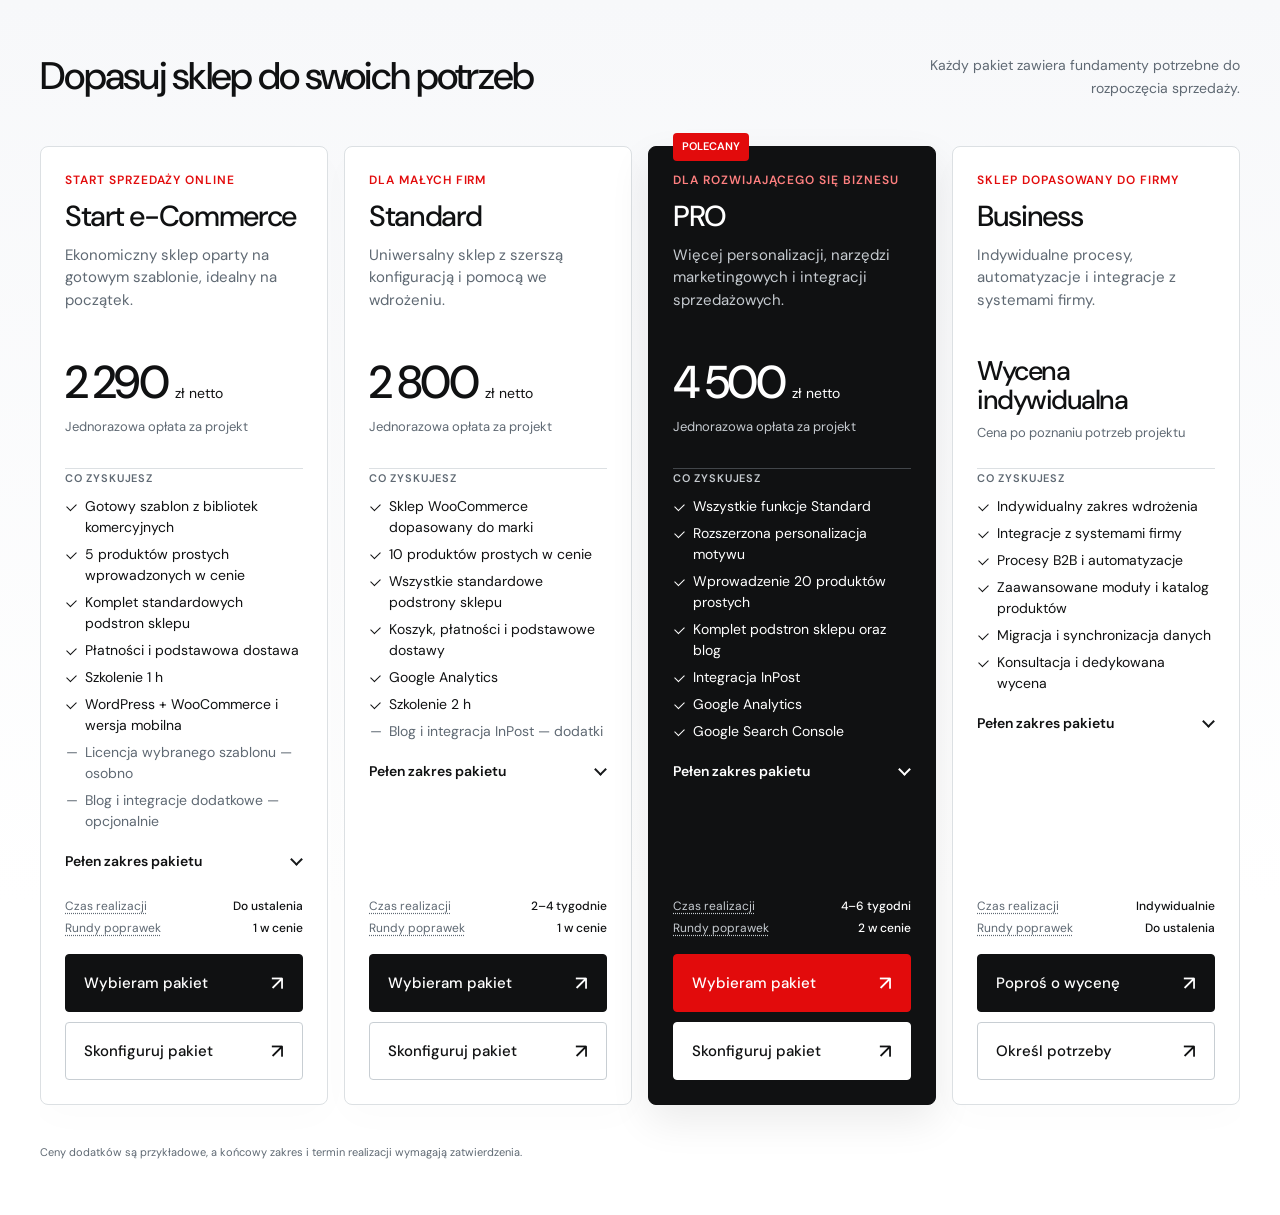
==== commit 52e3b076: "Przenieś nową architekturę konfiguratora z 26.11.2026 do kalkulatora sklepów" ====
--- a/index.html
+++ b/index.html
@@ -2,8 +2,2074 @@
 <html lang="pl"><head><meta charset="utf-8"><meta name="viewport" content="width=device-width,initial-scale=1"><title>Eniverse — kalkulator sklepów</title></head><body>
 <!-- Eniverse: gotowy fragment do widżetu HTML Elementora. Sklepy internetowe, tryb produkcyjny. -->
 <link rel="stylesheet" href="https://fonts.googleapis.com/css2?family=DM+Sans:wght@400;500;600;700&display=swap">
-<link rel="stylesheet" href="pakiety-sklepow.css?v=20261125-2">
-<link rel="stylesheet" href="kalkulator-sklepow.css?v=20261125-2">
+<style id="eniverse-pakiety-stron">
+/* Style strony demonstracyjnej oraz elementów poza #eni-shop-calc. */
+html:has(#eni-shop-calc[data-mode="demo"]) { color-scheme: light; }
+body:has(#eni-shop-calc[data-mode="demo"]) { margin: 0; background: #fff; }
+body.eni-shop-calc-scroll-locked { overflow: hidden; }
+
+/* Integracja z istniejącymi kartami Elementora. */
+#enp-cennik.eniverse-pricing .enp-card { position:relative; }
+      #enp-cennik.eniverse-pricing .enp-card .ec-elementor-configure,
+      .eniverse-pricing .enp-card .ec-elementor-configure { appearance:none; width:100%; min-height:42px; border:1px solid currentColor; border-radius:4px; background:transparent; color:inherit; font:500 13px/1.3 "DM Sans",sans-serif; padding:10px 14px; margin-top:10px; cursor:pointer; text-align:center; }
+      #enp-cennik.eniverse-pricing .enp-card .ec-elementor-configure:hover,
+      .eniverse-pricing .enp-card .ec-elementor-configure:hover { border-color:#e0002d; color:#e0002d; }
+      #enp-cennik.eniverse-pricing .enp-card[data-eni-featured="true"],
+      .eniverse-pricing .enp-card[data-eni-featured="true"] { background:#101112!important; color:#f7f8f9!important; border-color:#101112!important; }
+      #enp-cennik.eniverse-pricing .enp-card[data-eni-featured="false"],
+      .eniverse-pricing .enp-card[data-eni-featured="false"] { background:#fff!important; color:#101112!important; border-color:#d9dfe4!important; }
+      #enp-cennik.eniverse-pricing .enp-card[data-eni-featured="true"] :is(h3,.enp-price,.enp-feature,.enp-project-scale),
+      .eniverse-pricing .enp-card[data-eni-featured="true"] :is(h3,.enp-price,.enp-feature,.enp-project-scale) { color:#f7f8f9!important; }
+      #enp-cennik.eniverse-pricing .enp-card[data-eni-featured="false"] :is(h3,.enp-price,.enp-feature,.enp-project-scale),
+      .eniverse-pricing .enp-card[data-eni-featured="false"] :is(h3,.enp-price,.enp-feature,.enp-project-scale) { color:#101112!important; }
+      #enp-cennik.eniverse-pricing .enp-card[data-eni-featured="true"] :is(.enp-eyebrow,.enp-card-desc,.enp-price-note,.enp-features small,.enp-meta dt),
+      .eniverse-pricing .enp-card[data-eni-featured="true"] :is(.enp-eyebrow,.enp-card-desc,.enp-price-note,.enp-features small,.enp-meta dt) { color:#b9c0c7!important; }
+      #enp-cennik.eniverse-pricing .enp-card[data-eni-featured="false"] :is(.enp-eyebrow,.enp-card-desc,.enp-price-note,.enp-features small,.enp-meta dt),
+      .eniverse-pricing .enp-card[data-eni-featured="false"] :is(.enp-eyebrow,.enp-card-desc,.enp-price-note,.enp-features small,.enp-meta dt) { color:#64717d!important; }
+      #enp-cennik.eniverse-pricing .enp-card[data-eni-featured="true"] .enp-btn,
+      .eniverse-pricing .enp-card[data-eni-featured="true"] .enp-btn { background:#e0002d!important; border-color:#e0002d!important; color:#fff!important; }
+      #enp-cennik.eniverse-pricing .enp-card[data-eni-featured="false"] .enp-btn,
+      .eniverse-pricing .enp-card[data-eni-featured="false"] .enp-btn { background:#fff!important; border-color:#87929d!important; color:#141719!important; }
+      #enp-cennik.eniverse-pricing .enp-card[data-eni-featured="false"] .enp-card-badge,
+      .eniverse-pricing .enp-card[data-eni-featured="false"] .enp-card-badge { display:none!important; }
+      #enp-cennik.eniverse-pricing .enp-card[data-eni-featured="true"] .ec-elementor-badge,
+      .eniverse-pricing .enp-card[data-eni-featured="true"] .ec-elementor-badge { position:absolute; top:-10px; right:14px; background:#e0002d; color:#fff; font-size:10px; font-weight:600; line-height:1; padding:6px 9px; border-radius:2px; }
+
+/* Dedykowany formularz Contact Form 7. */
+body:not(.elementor-editor-active) #eniverse-shop-quote-form { position:absolute!important; width:1px!important; height:1px!important; overflow:hidden!important; clip-path:inset(50%); pointer-events:none; }
+</style>
+<link rel="stylesheet" href="kalkulator-sklepow.css?v=20261126-shop-2">
+
+<!-- Style wyłącznie boxów i sekcji ofertowej -->
+<style id="eniverse-boxy-pakietow">
+#eni-shop-calc .ec-package {
+        background: white;
+        border: 1px solid var(--ec-line);
+        border-top: 4px solid var(--ec-red);
+        padding: 30px;
+        border-radius: 8px;
+        max-width: 440px;
+        margin: 10px auto;
+      }
+
+#eni-shop-calc .ec-package ul {
+        padding-left: 20px;
+        margin: 22px 0;
+        line-height: 2;
+      }
+
+#eni-shop-calc .ec-package .ec-action {
+        width: 100%;
+      }
+
+#eni-shop-calc .ec-page {
+        background: var(--ec-white);
+        padding: 24px 18px;
+      }
+
+#eni-shop-calc .ec-nav {
+        display: flex;
+        align-items: center;
+        gap: 18px;
+        padding-bottom: 22px;
+        border-bottom: 1px solid var(--ec-line);
+        margin-bottom: 28px;
+        padding-right: 80px;
+      }
+
+#eni-shop-calc .ec-brand {
+        font-size: 22px;
+        font-weight: 700;
+        letter-spacing: -0.06em;
+      }
+
+#eni-shop-calc .ec-brand b {
+        color: var(--ec-red);
+      }
+
+#eni-shop-calc .ec-page-title {
+        max-width: 650px;
+        margin: 10px 0 12px;
+        font-size: 38px;
+        letter-spacing: -0.045em;
+        font-weight: 500;
+        line-height: 1.15;
+      }
+
+#eni-shop-calc .ec-intro {
+        color: var(--ec-muted);
+        max-width: 620px;
+        margin-bottom: 26px;
+      }
+
+#eni-shop-calc .ec-packages {
+        display: grid;
+        grid-template-columns: repeat(3, minmax(0, 1fr));
+        gap: 14px;
+      }
+
+#eni-shop-calc .ec-package {
+        max-width: none;
+        margin: 0;
+        padding: 20px 16px;
+        display: flex;
+        flex-direction: column;
+        border-top-width: 3px;
+        min-width: 0;
+      }
+
+#eni-shop-calc .ec-package h2 {
+        font-size: 25px;
+        margin: 7px 0 0;
+      }
+
+#eni-shop-calc .ec-package .ec-price {
+        font-size: 33px;
+        white-space: nowrap;
+      }
+
+#eni-shop-calc .ec-pack-price {
+        margin-top: 18px;
+        min-height: 86px;
+      }
+
+#eni-shop-calc .ec-package ul {
+        list-style: none;
+        padding: 0;
+        line-height: 1.5;
+        margin: 12px 0 14px;
+      }
+
+#eni-shop-calc .ec-package li {
+        display: flex;
+        gap: 7px;
+        padding: 8px 0;
+        border-bottom: 1px solid #edf0f2;
+        font-size: 12px;
+      }
+
+#eni-shop-calc .ec-tick {
+        color: var(--ec-red);
+        flex-shrink: 0;
+      }
+
+#eni-shop-calc .ec-package details {
+        font-size: 12px;
+        margin: 0 0 18px;
+      }
+
+#eni-shop-calc .ec-package summary {
+        font-weight: 600;
+        padding: 8px 0;
+        color: var(--ec-ink);
+      }
+
+#eni-shop-calc .ec-card-actions {
+        display: grid;
+        gap: 8px;
+        margin-top: auto;
+        padding-top: 10px;
+      }
+
+#eni-shop-calc .ec-card-actions .ec-action {
+        font-size: 12px;
+        padding: 10px 6px;
+        gap: 4px;
+        min-height: 42px;
+      }
+
+#eni-shop-calc .ec-card-note {
+        font-size: 11px;
+        color: var(--ec-muted);
+        margin-top: 10px;
+      }
+
+#eni-shop-calc .ec-off {
+        color: var(--ec-muted);
+      }
+
+#eni-shop-calc .ec-pricing-note {
+        margin-top: 24px;
+        font-size: 11px;
+        color: var(--ec-muted);
+      }
+
+@media (min-width: 980px) {
+#eni-shop-calc .ec-packages {
+          grid-template-columns: repeat(5, minmax(0, 1fr));
+          gap: 10px;
+        }
+
+#eni-shop-calc .ec-package {
+          padding: 18px 12px;
+        }
+
+#eni-shop-calc .ec-package h2 {
+          font-size: 22px;
+        }
+
+#eni-shop-calc .ec-package .ec-price {
+          font-size: 29px;
+        }
+}
+
+@media (max-width: 760px) {
+#eni-shop-calc .ec-packages {
+          grid-template-columns: repeat(2, minmax(0, 1fr));
+        }
+
+#eni-shop-calc .ec-page-title {
+          font-size: 30px;
+        }
+}
+
+@media (max-width: 470px) {
+#eni-shop-calc .ec-packages {
+          grid-template-columns: 1fr;
+        }
+
+#eni-shop-calc .ec-page {
+          padding: 18px 10px;
+        }
+
+#eni-shop-calc .ec-package {
+          padding: 22px;
+        }
+}
+
+#eni-shop-calc .ec-preview-page { padding:28px 18px 42px; background:#fff; border-radius:0; }
+
+#eni-shop-calc .ec-preview-heading { margin-bottom:32px; }
+
+#eni-shop-calc .ec-page-title { font-size:clamp(29px,4vw,43px); margin:8px 0; }
+
+#eni-shop-calc .ec-intro { font-size:14px; margin-bottom:0; }
+
+#eni-shop-calc .ec-group-label { display:flex; align-items:center; justify-content:space-between; gap:12px; margin:22px 0 12px; padding-bottom:10px; border-bottom:1px solid var(--ec-line); }
+
+#eni-shop-calc .ec-group-label span:first-child { font-weight:600; font-size:16px; }
+
+#eni-shop-calc .ec-group-label span:last-child { color:var(--ec-muted); font-size:12px; }
+
+#eni-shop-calc .ec-group-label--main { margin-top:42px; }
+
+#eni-shop-calc .ec-packages,
+#eni-shop-calc .ec-packages--main { display:grid; grid-template-columns:repeat(3,minmax(0,1fr)); gap:20px; }
+
+#eni-shop-calc .ec-packages--entry { grid-template-columns:repeat(2,minmax(0,1fr)); }
+
+/* Otwarty zakres powiększa wyłącznie swoją kartę, nie sąsiednie wiersza. */
+#eni-shop-calc .ec-packages--entry,
+#eni-shop-calc .ec-packages--main { align-items:start; }
+
+#eni-shop-calc .ec-packages--entry > .ec-package,
+#eni-shop-calc .ec-packages--main > .ec-package { align-self:start; width:100%; }
+
+#eni-shop-calc .ec-package { position:relative; background:#fff; border:1px solid #d9dfe4; border-radius:9px; padding:23px 24px 24px; margin:0; max-width:none; display:flex; flex-direction:column; min-width:0; min-height:var(--ec-equal-card-height, 0px); color:#121414; }
+
+#eni-shop-calc .ec-package h2 { font-size:29px; font-weight:500; letter-spacing:-.045em; margin:10px 0 10px; line-height:1.12; color:inherit; }
+
+#eni-shop-calc .ec-package h3 { font-size:18px; letter-spacing:-.035em; font-weight:500; margin:7px 0 5px; color:inherit; }
+
+#eni-shop-calc .ec-package .ec-kicker { font-size:11px; font-weight:600; letter-spacing:.095em; color:#617080; }
+
+#eni-shop-calc .ec-card-header { min-height:148px; }
+
+#eni-shop-calc .ec-card-description { font-size:15px; line-height:1.55; color:#66727f; min-height:70px; }
+
+#eni-shop-calc .ec-card-budget { margin-top:4px; padding-bottom:17px; }
+
+#eni-shop-calc .ec-card-price { display:flex; align-items:baseline; flex-wrap:wrap; gap:9px; white-space:nowrap; }
+
+#eni-shop-calc .ec-card-price small { font-size:13px; font-weight:400; }
+
+#eni-shop-calc .ec-card-price strong { font-size:47px; font-weight:500; letter-spacing:-.065em; line-height:1.15; font-variant-numeric:tabular-nums; }
+
+#eni-shop-calc .ec-card-price span { font-size:12px; }
+
+#eni-shop-calc .ec-card-budget .ec-muted { margin-top:8px; font-size:12px; }
+
+/* Abonament: dwie czytelne ceny w jednym wierszu. */
+#eni-shop-calc .ec-mini-prices { display:grid; grid-template-columns:max-content max-content max-content; justify-content:start; align-items:baseline; column-gap:clamp(6px,.8vw,12px); row-gap:5px; max-width:100%; }
+
+#eni-shop-calc .ec-mini-price { min-width:0; display:flex; align-items:baseline; flex-wrap:wrap; column-gap:5px; row-gap:0; }
+
+#eni-shop-calc .ec-mini-price strong { font-size:clamp(31px,3.2vw,47px); font-weight:500; line-height:1.14; letter-spacing:-.065em; font-variant-numeric:tabular-nums; white-space:nowrap; }
+
+#eni-shop-calc .ec-mini-price span { font-size:12px; white-space:nowrap; }
+
+#eni-shop-calc .ec-mini-price--annual strong { color:#101112; }
+
+#eni-shop-calc .ec-mini-or { color:#69747e; font-size:12px; }
+
+#eni-shop-calc .ec-mini-saving { margin-top:13px!important; font-size:13px; line-height:1.45; color:#32383d; font-weight:500; }
+
+#eni-shop-calc .ec-mini-small { margin-top:5px!important; font-size:11px!important; color:#66727f; }
+
+@media(max-width:400px) {
+#eni-shop-calc .ec-mini-price strong { font-size:30px; }
+
+#eni-shop-calc .ec-mini-prices { gap:6px; }
+
+#eni-shop-calc .ec-mini-price span { font-size:11px; }
+}
+
+#eni-shop-calc .ec-project-scale { min-height:152px; padding:14px 0 20px; border-top:1px solid var(--ec-line); }
+
+#eni-shop-calc .ec-project-scale p { font-size:12px; line-height:1.55; color:#66727f; }
+
+#eni-shop-calc .ec-project-page { display:flex; flex-direction:column; gap:4px; width:54px; height:47px; padding:5px; border:1px solid #a8b7c4; border-radius:2px; margin-bottom:9px; }
+
+#eni-shop-calc .ec-project-page i { height:5px; background:#dfe5e9; border-radius:1px; }
+
+#eni-shop-calc .ec-project-page i:first-child { background:currentColor; height:6px; }
+
+#eni-shop-calc .ec-project-tiles { display:grid; grid-template-columns:repeat(5,31px); gap:4px; width:max-content; margin:2px 0 9px; }
+
+#eni-shop-calc .ec-project-tiles i { display:block; width:31px; height:12px; border:1px solid #9caab5; background:#e9edf0; border-radius:1px; }
+
+#eni-shop-calc .ec-project-tiles i.is-active { background:#121414; border-color:#121414; }
+
+#eni-shop-calc .ec-features { border-top:1px solid var(--ec-line); padding-top:17px; min-height:285px; }
+
+#eni-shop-calc .ec-features ul { list-style:none; padding:0; margin:10px 0 0; }
+
+#eni-shop-calc .ec-features li { display:flex; gap:9px; padding:3px 0; border:0; font-size:13px; line-height:1.5; }
+
+#eni-shop-calc .ec-features li small { display:block; font-size:11px; color:#65717b; margin-top:1px; }
+
+#eni-shop-calc .ec-tick { min-width:12px; color:inherit; }
+
+#eni-shop-calc .ec-dotted { text-decoration:underline dotted; text-decoration-thickness:1px; text-underline-offset:3px; }
+
+#eni-shop-calc .ec-card-meta { margin:12px 0 0; }
+
+#eni-shop-calc .ec-card-meta div { display:flex; justify-content:space-between; gap:12px; margin:7px 0; font-size:12px; }
+
+#eni-shop-calc .ec-card-meta dt { color:#64717d; font-weight:600; display:inline-flex; align-items:center; gap:8px; }
+
+#eni-shop-calc .ec-card-meta .ec-meta-icon { display:inline-flex; align-items:center; justify-content:center; width:15px; flex:0 0 15px; }
+
+#eni-shop-calc .ec-card-meta dd { margin:0; text-align:right; }
+
+#eni-shop-calc .ec-card-details { margin:16px 0 16px; padding:0; border:1px solid #E20B0C; border-radius:6px; background:#fff; color:#101112; font-size:12px; overflow:hidden; }
+
+#eni-shop-calc .ec-card-details[open] { border-color:#E20B0C; box-shadow:none; }
+
+#eni-shop-calc .ec-card-details summary { display:flex; justify-content:space-between; align-items:center; gap:12px; padding:13px 14px; color:#101112; list-style:none!important; cursor:pointer; font-size:13px; font-weight:600; background:#fff; }
+
+#eni-shop-calc .ec-card-details summary:hover { background:#fafafa; }
+
+#eni-shop-calc .ec-card-details summary:focus-visible { outline:2px solid #E20B0C; outline-offset:-3px; }
+
+#eni-shop-calc .ec-details-copy { display:flex; flex-direction:column; gap:3px; min-width:0; }
+
+#eni-shop-calc .ec-details-copy strong { font:inherit; }
+
+#eni-shop-calc .ec-details-copy small { font-size:11px; line-height:1.35; font-weight:400; color:#66727f; }
+
+#eni-shop-calc .ec-card-details summary::-webkit-details-marker { display:none; }
+
+#eni-shop-calc .ec-card-details summary::after { content:""; flex-shrink:0; width:9px; height:9px; border-right:2px solid #E20B0C; border-bottom:2px solid #E20B0C; transform:rotate(45deg); transition:transform .18s ease; margin:0 5px 4px 0; }
+
+#eni-shop-calc .ec-card-details[open] summary::after { transform:rotate(225deg); margin-top:7px; margin-bottom:0; }
+
+#eni-shop-calc .ec-package .ec-details-list { margin:0; padding:12px 14px 14px; border-top:1px solid #e5e5e5; color:#101112; background:#fff; }
+
+#eni-shop-calc .ec-package .ec-details-list li { font-size:12px; padding:5px 0; border:0; line-height:1.5; }
+
+/* Odstęp elastyczny należy do metadanych, a nie do przycisku zakresu.
+         Czas realizacji, rundy poprawek i cała grupa przycisków pozostają razem na dole. */
+#eni-shop-calc .ec-package .ec-card-meta { margin: auto 0 0; padding-top: 16px; }
+
+/* Gdy rozwijamy zakres, zachowujemy odstęp ponad metadanymi z zamkniętej karty.
+         Dodatkowa treść powiększa kartę WYŁĄCZNIE w dół i przesuwa przyciski pod nią. */
+#eni-shop-calc .ec-package:has(.ec-card-details[open]) .ec-card-meta {
+        margin-top: var(--ec-meta-fixed-gap, 0px);
+      }
+
+#eni-shop-calc .ec-package .ec-card-details { margin: 9px 0 9px; }
+
+#eni-shop-calc .ec-package .ec-card-actions { margin-top:0; display:grid; gap:9px; padding-top:0; }
+
+#eni-shop-calc .ec-card-actions .ec-action { display:flex; justify-content:space-between; align-items:center; gap:15px; padding:14px 17px; min-height:57px; border:1px solid #7b8792; border-radius:4px; font-size:14px; font-weight:500; text-align:left; background:transparent; color:#141719; line-height:1.4; }
+
+#eni-shop-calc .ec-card-actions .ec-action:hover { border-color:var(--ec-red); color:var(--ec-red); }
+
+#eni-shop-calc .ec-card-actions .ec-configure { border-color:#dce1e5; min-height:44px; background:#f6f7f8; font-size:12px; }
+
+#eni-shop-calc .ec-package--featured { background:#101112; color:#f7f8f9; border-color:#101112; }
+
+#eni-shop-calc .ec-package--featured .ec-kicker,
+#eni-shop-calc .ec-package--featured .ec-section-label,
+#eni-shop-calc .ec-package--featured .ec-card-description,
+#eni-shop-calc .ec-package--featured .ec-muted,
+#eni-shop-calc .ec-package--featured .ec-project-scale p,
+#eni-shop-calc .ec-package--featured .ec-features small,
+#eni-shop-calc .ec-package--featured .ec-card-meta dt { color:#b9c0c7; }
+
+#eni-shop-calc .ec-package--featured .ec-project-scale,
+#eni-shop-calc .ec-package--featured .ec-features { border-color:#454c52; }
+
+#eni-shop-calc .ec-package--featured .ec-card-details { background:#101112; border-color:#E20B0C; color:#fff; }
+
+#eni-shop-calc .ec-package--featured .ec-card-details summary { background:#101112; color:#fff; }
+
+#eni-shop-calc .ec-package--featured .ec-card-details summary:hover { background:#24272a; }
+
+#eni-shop-calc .ec-package--featured .ec-details-copy small { color:#e6e9eb; }
+
+#eni-shop-calc .ec-package--featured .ec-details-list { background:#101112; border-color:#454c52; color:#fff; }
+
+#eni-shop-calc .ec-package--featured .ec-project-tiles i { background:#333c43; border-color:#7b8790; }
+
+#eni-shop-calc .ec-package--featured .ec-project-tiles i.is-active { background:#e0002e; border-color:#e0002e; }
+
+#eni-shop-calc .ec-package--featured .ec-card-actions .ec-choose { background:#e0002d; border-color:#e0002d; color:#fff; }
+
+#eni-shop-calc .ec-package--featured .ec-card-actions .ec-configure { background:#24282c; border-color:#545d65; color:#fff; }
+
+#eni-shop-calc .ec-package--featured .ec-card-actions .ec-action:hover { filter:brightness(1.1); }
+
+#eni-shop-calc .ec-featured-badge { position:absolute; right:16px; top:-11px; padding:6px 9px; border-radius:2px; background:#e0002d; color:#fff; font-size:10px; font-weight:600; line-height:1; }
+
+#eni-shop-calc .ec-off { color:var(--ec-muted); }
+
+#eni-shop-calc .ec-package--featured .ec-off { color:#9ea6ae; }
+
+#eni-shop-calc .ec-pricing-note { font-size:11px; margin-top:18px; }
+
+/* Elementor / WordPress: widok demonstracyjny znika, gdy wykryte są istniejące boksy. */
+#eni-shop-calc.ec-elementor-mode { margin:0; max-width:none; isolation:auto; }
+
+@media(max-width:1040px) {
+#eni-shop-calc .ec-packages--main { gap:12px; }
+
+#eni-shop-calc .ec-package { padding:19px 16px; }
+
+#eni-shop-calc .ec-card-price strong { font-size:40px; }
+}
+
+@media(max-width:750px) {
+#eni-shop-calc .ec-packages--main,
+#eni-shop-calc .ec-packages--entry { grid-template-columns:repeat(2,minmax(0,1fr)); }
+
+#eni-shop-calc .ec-card-header,
+#eni-shop-calc .ec-features,
+#eni-shop-calc .ec-project-scale { min-height:0; }
+
+#eni-shop-calc .ec-card-meta { margin-top:30px; }
+}
+
+@media(max-width:580px) {
+#eni-shop-calc .ec-packages--main,
+#eni-shop-calc .ec-packages--entry { grid-template-columns:1fr; }
+
+#eni-shop-calc .ec-preview-page { padding:18px 10px 26px; }
+
+#eni-shop-calc .ec-package { padding:23px 20px; }
+
+#eni-shop-calc .ec-package .ec-card-price strong { font-size:45px; }
+
+#eni-shop-calc .ec-group-label { align-items:flex-start; flex-direction:column; gap:3px; }
+}
+
+#eni-shop-calc .ec-aside .ec-line.ec-project-subtotal {
+        align-items:center;
+        border-top:1px solid #dce2e7;
+        margin-top:13px;
+        padding-top:12px;
+        font-weight:700;
+        color:#141719;
+      }
+
+#eni-shop-calc .ec-project-subtotal strong {
+        white-space:nowrap;
+        font-size:15px;
+        font-variant-numeric:tabular-nums;
+      }
+
+#eni-shop-calc .ec-preview-page { padding-left:clamp(12px,1.5vw,28px); padding-right:clamp(12px,1.5vw,28px); }
+
+#eni-shop-calc .ec-packages-wide-scroll { width:100%; max-width:100%; overflow-x:auto; overscroll-behavior-x:contain; scrollbar-width:thin; padding:12px 0 18px; }
+
+#eni-shop-calc .ec-packages-overview { display:grid; grid-template-columns:minmax(0,1.65fr) minmax(0,3fr); gap:16px; align-items:start; min-width:1450px; }
+
+#eni-shop-calc .ec-package-group { min-width:0; }
+
+#eni-shop-calc .ec-package-group .ec-group-label { margin:0 0 15px; min-height:50px; align-items:flex-end; padding-bottom:9px; }
+
+#eni-shop-calc .ec-package-group .ec-group-label span:first-child { font-size:15px; }
+
+#eni-shop-calc .ec-package-group .ec-group-label span:last-child { font-size:10px; text-align:right; }
+
+#eni-shop-calc .ec-packages-overview .ec-packages--entry { grid-template-columns:repeat(2,minmax(0,1fr)); gap:12px; }
+
+#eni-shop-calc .ec-packages-overview .ec-packages--main { grid-template-columns:repeat(3,minmax(0,1fr)); gap:12px; }
+
+#eni-shop-calc .ec-packages-overview .ec-package { padding:22px 15px 23px; }
+
+#eni-shop-calc .ec-packages-overview .ec-card-header { min-height:150px; }
+
+#eni-shop-calc .ec-packages-overview .ec-package h2 { font-size:clamp(23px,1.65vw,29px); }
+
+#eni-shop-calc .ec-packages-overview .ec-card-description { font-size:13px; }
+
+#eni-shop-calc .ec-packages-overview .ec-features li { font-size:12px; }
+
+#eni-shop-calc .ec-packages-overview .ec-mini-prices { grid-template-columns:minmax(0,1fr) auto minmax(0,1fr); align-items:center; }
+
+#eni-shop-calc .ec-packages-overview .ec-mini-price { display:flex; flex-direction:column; gap:2px; align-items:flex-start; }
+
+#eni-shop-calc .ec-packages-overview .ec-mini-price strong { font-size:clamp(30px,2.6vw,43px); }
+
+#eni-shop-calc .ec-packages-overview .ec-card-price strong { font-size:clamp(35px,2.7vw,47px); }
+
+#eni-shop-calc .ec-packages-overview .ec-card-actions .ec-action { font-size:12px; padding:12px 10px; }
+
+#eni-shop-calc .ec-packages-overview .ec-card-actions .ec-configure { font-size:11px; }
+
+@media (max-width:1199px) {
+#eni-shop-calc .ec-packages-overview { min-width:0; display:grid; grid-template-columns:1fr; gap:28px; }
+
+#eni-shop-calc .ec-package-group .ec-group-label { min-height:0; }
+
+#eni-shop-calc .ec-packages-overview .ec-packages--entry { grid-template-columns:repeat(2,minmax(0,1fr)); }
+
+#eni-shop-calc .ec-packages-overview .ec-packages--main { grid-template-columns:repeat(3,minmax(0,1fr)); }
+}
+
+@media (max-width:750px) {
+#eni-shop-calc .ec-packages-overview .ec-packages--main { grid-template-columns:repeat(2,minmax(0,1fr)); }
+}
+
+@media (max-width:580px) {
+#eni-shop-calc .ec-packages-overview .ec-packages--entry,
+#eni-shop-calc .ec-packages-overview .ec-packages--main { grid-template-columns:1fr; }
+
+#eni-shop-calc .ec-packages-wide-scroll { overflow:visible; }
+
+#eni-shop-calc .ec-packages-overview .ec-package { padding:22px 19px; }
+
+#eni-shop-calc .ec-packages-overview .ec-mini-price { flex-direction:row; align-items:baseline; }
+}
+
+/* Abonament: przycisk galerii i galeria wzorów stron. */
+#eni-shop-calc .ec-template-launch {
+        margin-top:14px; width:100%; display:flex; align-items:center; justify-content:space-between;
+        gap:9px; padding:12px 11px; border:1px solid #E20B0C; border-radius:5px;
+        background:#fff; color:#E20B0C; font-size:12px; font-weight:650; text-align:left;
+      }
+
+#eni-shop-calc .ec-template-launch:hover { background:#fff3f3; }
+
+#eni-shop-calc .ec-elementor-templates { color:#E20B0C!important; border-color:#E20B0C!important; }
+
+/* Poziome „klamry” nad każdą z dwóch grup kart.
+         Wewnątrz podpis grupy i liczba pakietów; klamra wskazuje obszar poniżej. */
+#eni-shop-calc .ec-package-group .ec-group-label.ec-group-label--brace {
+        display:flex;
+        flex-direction:column;
+        align-items:stretch;
+        justify-content:flex-end;
+        gap:4px;
+        min-height:96px;
+        margin:0 0 15px;
+        padding:0;
+        border:0;
+      }
+
+#eni-shop-calc .ec-brace-copy {
+        display:flex;
+        justify-content:center;
+        align-items:center;
+        gap:11px;
+        padding:0 12px;
+        text-align:left;
+      }
+
+#eni-shop-calc .ec-brace-number {
+        flex:0 0 auto;
+        display:grid;
+        place-items:center;
+        width:33px;
+        height:33px;
+        border:1px solid #ecc9ca;
+        border-radius:50%;
+        color:#E20B0C;
+        background:#fff8f8;
+        font-size:11px;
+        font-weight:750;
+        font-variant-numeric:tabular-nums;
+      }
+
+#eni-shop-calc .ec-brace-text {
+        display:flex;
+        flex-direction:column;
+        justify-content:center;
+        gap:4px;
+        min-width:0;
+      }
+
+#eni-shop-calc .ec-package-group .ec-brace-text strong {
+        color:#172027;
+        font-size:17px;
+        line-height:1.2;
+        font-weight:720;
+        letter-spacing:-.025em;
+      }
+
+#eni-shop-calc .ec-package-group .ec-brace-text small {
+        color:#667481;
+        font-size:11px;
+        line-height:1.25;
+        font-weight:400;
+      }
+
+#eni-shop-calc .ec-brace-svg {
+        display:block;
+        width:100%;
+        height:36px;
+        overflow:visible;
+        fill:none;
+        stroke:#8e9ba5;
+        stroke-width:1.6px;
+        stroke-linecap:round;
+        stroke-linejoin:round;
+        transform:rotate(180deg);
+      }
+
+#eni-shop-calc .ec-brace-svg path { vector-effect:non-scaling-stroke; }
+
+#eni-shop-calc .ec-package-group--entry .ec-brace-svg { stroke:#a4afb8; }
+
+#eni-shop-calc .ec-package-group--main .ec-brace-svg { stroke:#a4afb8; }
+
+@media (max-width:580px) {
+#eni-shop-calc .ec-package-group .ec-group-label.ec-group-label--brace { min-height:90px; }
+
+#eni-shop-calc .ec-brace-copy { padding:0 4px; }
+
+#eni-shop-calc .ec-brace-text strong { font-size:16px; }
+
+#eni-shop-calc .ec-brace-text small { font-size:10px; }
+
+#eni-shop-calc .ec-brace-svg { height:30px; }
+}
+
+/* Pełen zakres jako subtelny tekst na końcu listy, z czarną strzałką.
+         Dla czarnej karty Wizytówka strzałka ma białe tło dla czytelności. */
+#eni-shop-calc .ec-package .ec-features .ec-card-details {
+        margin:12px 0 0;
+        padding:0;
+        border:0;
+        border-radius:0;
+        background:transparent;
+        color:inherit;
+        overflow:visible;
+      }
+
+#eni-shop-calc .ec-package .ec-features .ec-card-details[open] {
+        border:0;
+        box-shadow:none;
+      }
+
+#eni-shop-calc .ec-package .ec-features .ec-card-details > summary {
+        display:inline-flex;
+        align-items:center;
+        justify-content:flex-start;
+        gap:9px;
+        padding:3px 0;
+        margin:0;
+        border:0;
+        border-radius:0;
+        background:transparent;
+        color:inherit;
+        font-size:12px;
+        font-weight:700;
+        line-height:1.4;
+        cursor:pointer;
+        list-style:none;
+      }
+
+#eni-shop-calc .ec-package .ec-features .ec-card-details > summary strong {
+        font-weight:700;
+      }
+
+#eni-shop-calc .ec-package .ec-features .ec-card-details > summary:hover {
+        background:transparent;
+        color:inherit;
+      }
+
+#eni-shop-calc .ec-package .ec-features .ec-card-details > summary:hover strong {
+        text-decoration:underline;
+        text-underline-offset:3px;
+      }
+
+#eni-shop-calc .ec-package .ec-features .ec-card-details > summary::after {
+        display:block;
+        content:"";
+        width:7px;
+        height:7px;
+        flex:0 0 7px;
+        margin:0 2px 4px 0;
+        border-right:2px solid #17191b;
+        border-bottom:2px solid #17191b;
+        background:transparent;
+        transform:rotate(45deg);
+        transition:transform .2s ease;
+      }
+
+#eni-shop-calc .ec-package .ec-features .ec-card-details[open] > summary::after {
+        transform:rotate(225deg);
+        margin:5px 2px 0 0;
+      }
+
+#eni-shop-calc .ec-package--featured .ec-features .ec-card-details > summary {
+        color:#fff;
+        background:transparent;
+      }
+
+#eni-shop-calc .ec-package.ec-package--featured .ec-features .ec-card-details > summary::after {
+        background:transparent;
+        border-right-color:#fff;
+        border-bottom-color:#fff;
+        border-radius:0;
+        box-shadow:none;
+      }
+
+#eni-shop-calc .ec-package .ec-features .ec-card-details .ec-details-list {
+        margin:10px 0 0;
+        padding:9px 0 0;
+        background:transparent;
+        border-top:1px solid #e0e5e9;
+        color:inherit;
+      }
+
+#eni-shop-calc .ec-package--featured .ec-features .ec-card-details .ec-details-list {
+        background:transparent;
+        color:#fff;
+        border-top-color:#454c52;
+      }
+
+/* Dwa pełnowymiarowe CTA: czarne główne, białe drugorzędne,
+         ten sam rozmiar również w czarnej Wizytówce. */
+#eni-shop-calc .ec-packages-overview .ec-card-actions .ec-choose,
+#eni-shop-calc .ec-packages-overview .ec-card-actions .ec-configure {
+        display:flex;
+        width:100%;
+        height:58px;
+        min-height:58px;
+        box-sizing:border-box;
+        align-items:center;
+        justify-content:space-between;
+        gap:9px;
+        padding:11px 12px;
+        border-radius:5px;
+        font-size:12px;
+        font-weight:650;
+        line-height:1.3;
+        transition:background .18s ease,border-color .18s ease,color .18s ease;
+      }
+
+/* Czarny przycisk tylko na niewyróżnionych kartach.
+         Wizytówka ma oddzielny, bardziej szczegółowy selektor. */
+#eni-shop-calc .ec-package:not(.ec-package--featured) .ec-card-actions .ec-choose {
+        background:#111214;
+        border:1px solid #111214;
+        color:#fff;
+      }
+
+#eni-shop-calc .ec-package:not(.ec-package--featured) .ec-card-actions .ec-choose:hover {
+        background:#2b2d31;
+        border-color:#2b2d31;
+        color:#fff;
+        filter:none;
+      }
+
+#eni-shop-calc .ec-package.ec-package--featured[data-ec-plan="wiz"] .ec-card-actions button.ec-choose {
+        background-color:#E20B0C!important;
+        border-color:#E20B0C!important;
+        color:#fff!important;
+        box-shadow:none;
+        filter:none;
+      }
+
+#eni-shop-calc .ec-package.ec-package--featured[data-ec-plan="wiz"] .ec-card-actions button.ec-choose:hover {
+        background-color:#c5090a!important;
+        border-color:#c5090a!important;
+        color:#fff!important;
+        filter:none;
+      }
+
+#eni-shop-calc .ec-package .ec-card-actions .ec-configure,
+#eni-shop-calc .ec-package--featured .ec-card-actions .ec-configure {
+        background:#fff;
+        border:1px solid #c9d0d6;
+        color:#141719;
+      }
+
+#eni-shop-calc .ec-package .ec-card-actions .ec-configure:hover,
+#eni-shop-calc .ec-package--featured .ec-card-actions .ec-configure:hover {
+        background:#f4f6f8;
+        border-color:#8e9aa5;
+        color:#141719;
+        filter:none;
+      }
+
+/* Wyróżniona Wizytówka: konfigurator czarny, z jasnym tekstem i
+         delikatnym obramowaniem, żeby nie zlewał się z czarną kartą. */
+#eni-shop-calc .ec-package.ec-package--featured[data-ec-plan="wiz"] .ec-card-actions button.ec-configure {
+        background-color:#1b1d20;
+        border-color:#636b74;
+        color:#fff;
+        filter:none;
+      }
+
+#eni-shop-calc .ec-package.ec-package--featured[data-ec-plan="wiz"] .ec-card-actions button.ec-configure:hover {
+        background-color:#30343a;
+        border-color:#8b939b;
+        color:#fff;
+        filter:none;
+      }
+
+/* Wygląd cen Abonamentu — wartości z cennik-sklepow.js. */
+#eni-shop-calc .ec-packages-overview .ec-mini-prices {
+        display:grid;
+        grid-template-columns:max-content max-content max-content;
+        justify-content:start;
+        align-items:start;
+        column-gap:8px;
+        row-gap:4px;
+        max-width:100%;
+      }
+
+#eni-shop-calc .ec-packages-overview .ec-mini-or {
+        align-self:start;
+        margin-top:16px;
+        white-space:nowrap;
+      }
+
+#eni-shop-calc .ec-packages-overview .ec-mini-price {
+        display:flex;
+        flex-direction:column;
+        align-items:flex-start;
+        justify-content:flex-start;
+        gap:3px;
+      }
+
+@media(max-width:400px) {
+#eni-shop-calc .ec-packages-overview .ec-mini-prices { column-gap:5px; }
+
+#eni-shop-calc .ec-packages-overview .ec-mini-or { margin-top:13px; }
+}
+
+/* Nowy układ: Abonament w poziomym boksie nad czterema pakietami. */
+#eni-shop-calc .ec-packages-overview {
+        display:grid;grid-template-columns:minmax(0,1fr);width:100%;min-width:0;
+        align-items:start;gap:28px;
+      }
+
+#eni-shop-calc .ec-packages-wide-scroll {overflow-x:hidden;padding:12px 0 20px;}
+
+#eni-shop-calc .ec-packages-overview .ec-package-group {width:100%;min-width:0;}
+
+#eni-shop-calc .ec-price-group-heading {
+        display:flex;flex-wrap:wrap;align-items:baseline;justify-content:space-between;
+        gap:7px 18px;margin:0 0 12px;font-size:12px;color:#687480;line-height:1.4;
+      }
+
+#eni-shop-calc .ec-price-group-heading strong {font-size:11px;color:#283139;font-weight:750;letter-spacing:.08em;}
+
+#eni-shop-calc .ec-packages-overview .ec-packages--entry {
+        display:grid;grid-template-columns:minmax(0,1fr);gap:0;
+      }
+
+#eni-shop-calc .ec-packages-overview .ec-packages--main {
+        display:grid;grid-template-columns:repeat(4,minmax(0,1fr));gap:14px;
+      }
+
+#eni-shop-calc .ec-packages-overview .ec-package {min-width:0;}
+
+#eni-shop-calc .ec-packages-overview .ec-package[data-ec-plan="mini"] {
+        display:grid;
+        grid-template-columns:minmax(0,1.22fr) minmax(0,1.13fr) minmax(0,.90fr);
+        grid-template-rows:auto auto;
+        align-items:start;gap:12px 27px;
+        min-height:0;padding:25px 30px;
+        border:1px solid #d1d7df;
+        background:linear-gradient(120deg,#fff 0%,#fff 65%,#f9fafb 100%);
+      }
+
+#eni-shop-calc .ec-package[data-ec-plan="mini"] .ec-card-header {
+        grid-column:1;grid-row:1;min-height:0;
+      }
+
+#eni-shop-calc .ec-package[data-ec-plan="mini"] .ec-card-description {
+        min-height:0;margin:0;max-width:440px;
+      }
+
+#eni-shop-calc .ec-package[data-ec-plan="mini"] .ec-card-budget {
+        grid-column:1;grid-row:2;margin:0;padding:0;
+      }
+
+#eni-shop-calc .ec-package[data-ec-plan="mini"] .ec-project-scale {
+        grid-column:2;grid-row:1;min-height:0;border:0;padding:0;
+      }
+
+#eni-shop-calc .ec-package[data-ec-plan="mini"] .ec-features {
+        grid-column:2;grid-row:2;min-height:0;border:0;padding:0;
+      }
+
+#eni-shop-calc .ec-package[data-ec-plan="mini"] .ec-features ul {margin-top:8px;}
+
+#eni-shop-calc .ec-package[data-ec-plan="mini"] .ec-card-meta {
+        grid-column:3;grid-row:1;margin:0;padding:0;
+      }
+
+#eni-shop-calc .ec-package[data-ec-plan="mini"] .ec-card-actions {
+        grid-column:3;grid-row:2;margin:0;padding:0;align-self:start;
+      }
+
+#eni-shop-calc .ec-package[data-ec-plan="mini"] .ec-mini-prices {
+        display:grid;grid-template-columns:max-content max-content max-content;
+        align-items:start;justify-content:start;column-gap:9px;row-gap:4px;
+        max-width:100%;
+      }
+
+#eni-shop-calc .ec-package[data-ec-plan="mini"] .ec-mini-price {
+        display:flex;flex-direction:column;align-items:flex-start;gap:3px;
+      }
+
+#eni-shop-calc .ec-package[data-ec-plan="mini"] .ec-mini-price strong {
+        font-size:clamp(32px,3vw,45px);
+      }
+
+#eni-shop-calc .ec-package[data-ec-plan="mini"] .ec-mini-or {margin-top:15px;white-space:nowrap;}
+
+#eni-shop-calc .ec-package[data-ec-plan="mini"] .ec-mini-price--annual strong {color:#E20B0C;}
+
+#eni-shop-calc .ec-package[data-ec-plan="mini"] .ec-mini-saving {
+        max-width:420px;margin-top:10px!important;font-size:12px;
+      }
+
+#eni-shop-calc .ec-package[data-ec-plan="mini"] .ec-mini-small {
+        max-width:420px;line-height:1.5;
+      }
+
+#eni-shop-calc .ec-package[data-ec-plan="mini"] .ec-template-launch {
+        width:auto;max-width:100%;margin-top:12px;
+      }
+
+@media(max-width:1150px) {
+#eni-shop-calc .ec-packages-overview .ec-packages--main {
+          grid-template-columns:repeat(2,minmax(0,1fr));
+        }
+
+#eni-shop-calc .ec-packages-overview .ec-package[data-ec-plan="mini"] {
+          grid-template-columns:minmax(0,1fr) minmax(0,1fr);
+          gap:16px 24px;
+        }
+
+#eni-shop-calc .ec-package[data-ec-plan="mini"] .ec-card-header {grid-column:1;grid-row:1;}
+
+#eni-shop-calc .ec-package[data-ec-plan="mini"] .ec-card-budget {grid-column:1;grid-row:2;}
+
+#eni-shop-calc .ec-package[data-ec-plan="mini"] .ec-project-scale {grid-column:2;grid-row:1;}
+
+#eni-shop-calc .ec-package[data-ec-plan="mini"] .ec-features {grid-column:2;grid-row:2;}
+
+#eni-shop-calc .ec-package[data-ec-plan="mini"] .ec-card-meta {grid-column:1;grid-row:3;}
+
+#eni-shop-calc .ec-package[data-ec-plan="mini"] .ec-card-actions {grid-column:2;grid-row:3;}
+}
+
+@media(max-width:650px) {
+#eni-shop-calc .ec-packages-overview .ec-packages--main {
+          grid-template-columns:minmax(0,1fr);
+        }
+
+#eni-shop-calc .ec-packages-overview .ec-package[data-ec-plan="mini"] {
+          display:flex;flex-direction:column;gap:14px;padding:21px 19px;
+        }
+
+#eni-shop-calc .ec-package[data-ec-plan="mini"] .ec-card-budget,
+#eni-shop-calc .ec-package[data-ec-plan="mini"] .ec-project-scale,
+#eni-shop-calc .ec-package[data-ec-plan="mini"] .ec-features,
+#eni-shop-calc .ec-package[data-ec-plan="mini"] .ec-card-meta,
+#eni-shop-calc .ec-package[data-ec-plan="mini"] .ec-card-actions {
+          width:100%;
+        }
+
+#eni-shop-calc .ec-package[data-ec-plan="mini"] .ec-project-scale,
+#eni-shop-calc .ec-package[data-ec-plan="mini"] .ec-features {
+          border-top:1px solid #e3e8ec;padding-top:14px;
+        }
+
+#eni-shop-calc .ec-package[data-ec-plan="mini"] .ec-mini-prices {column-gap:6px;}
+
+#eni-shop-calc .ec-package[data-ec-plan="mini"] .ec-mini-price strong {
+          font-size:clamp(29px,8vw,38px);
+        }
+
+#eni-shop-calc .ec-package[data-ec-plan="mini"] .ec-annual-promo-line del {font-size:15px;}
+}
+
+/* Cena przekreślona w porównaniu płatności w konfiguratorze. */
+#eni-shop-calc .ec-mini-rate-variant .ec-abo-regular-price {
+        display:block;
+        margin-top:4px;
+        font-size:10px;
+        line-height:1.45;
+        color:#64717c;
+      }
+
+#eni-shop-calc .ec-mini-rate-variant .ec-abo-regular-price del {
+        color:#8e99a4;
+        text-decoration:line-through;
+      }
+
+/* Abonament: uporządkowana oferta 3-kolumnowa. Każdy blok jest jedną całością:
+         wprowadzenie/cena | zakres/korzyści | warunki/CTA. */
+#eni-shop-calc .ec-packages-overview .ec-package.ec-package--abo {
+        display:grid;
+        grid-template-columns:minmax(0,1.12fr) minmax(0,1fr) minmax(250px,.78fr);
+        grid-template-rows:auto;
+        gap:0;
+        align-items:stretch;
+        min-height:0;
+        padding:28px 30px;
+        background:#fff;
+      }
+
+#eni-shop-calc .ec-package--abo > .ec-abo-intro,
+#eni-shop-calc .ec-package--abo > .ec-abo-details,
+#eni-shop-calc .ec-package--abo > .ec-abo-side {
+        display:flex;
+        flex-direction:column;
+        min-width:0;
+      }
+
+#eni-shop-calc .ec-package--abo > .ec-abo-intro {
+        grid-column:1;grid-row:1;
+        padding-right:27px;
+      }
+
+#eni-shop-calc .ec-package--abo > .ec-abo-details {
+        grid-column:2;grid-row:1;
+        padding:0 27px;
+        border-left:1px solid #e4e8ec;
+      }
+
+#eni-shop-calc .ec-package--abo > .ec-abo-side {
+        grid-column:3;grid-row:1;
+        padding-left:27px;
+        border-left:1px solid #e4e8ec;
+        gap:22px;
+        justify-content:space-between;
+      }
+
+#eni-shop-calc .ec-package--abo .ec-card-header {
+        min-height:0;
+      }
+
+#eni-shop-calc .ec-package--abo .ec-card-header h2 {
+        font-size:clamp(33px,3vw,41px);
+        margin:9px 0 12px;
+        font-weight:600;
+      }
+
+#eni-shop-calc .ec-package--abo .ec-card-description {
+        min-height:0;
+        max-width:360px;
+        line-height:1.55;
+      }
+
+#eni-shop-calc .ec-package--abo .ec-card-budget {
+        margin-top:26px;
+        padding:0;
+      }
+
+#eni-shop-calc .ec-package--abo .ec-project-scale {
+        display:grid;
+        grid-template-columns:54px minmax(0,1fr);
+        grid-template-rows:auto auto auto;
+        align-items:center;
+        gap:1px 14px;
+        min-height:0;
+        border:0;
+        padding:0;
+      }
+
+#eni-shop-calc .ec-package--abo .ec-project-page {
+        grid-column:1;grid-row:1 / span 2;
+        margin:0;
+      }
+
+#eni-shop-calc .ec-package--abo .ec-project-scale h3 {
+        grid-column:2;grid-row:1;
+        margin:0;
+        font-size:17px;
+        line-height:1.35;
+      }
+
+#eni-shop-calc .ec-package--abo .ec-project-scale p {
+        grid-column:2;grid-row:2;
+        margin:2px 0 0;
+      }
+
+#eni-shop-calc .ec-package--abo .ec-template-launch {
+        grid-column:1 / -1;
+        grid-row:3;
+        justify-self:start;
+        margin-top:16px;
+        padding:11px 13px;
+      }
+
+#eni-shop-calc .ec-package--abo .ec-features {
+        border-top:1px solid #e4e8ec;
+        padding-top:18px;
+        margin-top:22px;
+        min-height:0;
+      }
+
+#eni-shop-calc .ec-package--abo .ec-features ul { margin-top:9px; }
+
+#eni-shop-calc .ec-package--abo .ec-features li { padding:4px 0; }
+
+#eni-shop-calc .ec-package--abo .ec-card-meta {
+        margin:0;
+        padding:0;
+      }
+
+#eni-shop-calc .ec-package--abo .ec-card-meta div {
+        gap:10px;
+        margin:0 0 13px;
+      }
+
+#eni-shop-calc .ec-package--abo .ec-card-meta dt {
+        flex-shrink:0;
+      }
+
+#eni-shop-calc .ec-package--abo .ec-card-actions {
+        margin-top:auto;
+        gap:10px;
+        width:100%;
+      }
+
+#eni-shop-calc .ec-package--abo:has(.ec-card-details[open]) .ec-card-meta {
+        margin:0;
+      }
+
+@media (max-width:1150px) {
+#eni-shop-calc .ec-packages-overview .ec-package.ec-package--abo {
+          grid-template-columns:minmax(0,1fr) minmax(0,1fr);
+          gap:23px 0;
+        }
+
+#eni-shop-calc .ec-package--abo > .ec-abo-intro {
+          grid-column:1 / -1;grid-row:1;
+          display:grid;
+          grid-template-columns:minmax(0,1fr) minmax(0,1fr);
+          gap:24px;
+          padding:0 0 22px;
+          border-bottom:1px solid #e4e8ec;
+        }
+
+#eni-shop-calc .ec-package--abo .ec-card-budget {
+          margin-top:0;
+        }
+
+#eni-shop-calc .ec-package--abo > .ec-abo-details {
+          grid-column:1;grid-row:2;
+          border:0;padding:0 26px 0 0;
+        }
+
+#eni-shop-calc .ec-package--abo > .ec-abo-side {
+          grid-column:2;grid-row:2;
+          padding-left:26px;
+        }
+}
+
+@media (max-width:700px) {
+#eni-shop-calc .ec-packages-overview .ec-package.ec-package--abo {
+          display:flex;
+          flex-direction:column;
+          gap:20px;
+          padding:23px 20px;
+        }
+
+#eni-shop-calc .ec-package--abo > .ec-abo-intro {
+          display:flex;
+          flex-direction:column;
+          gap:0;
+          padding:0 0 19px;
+        }
+
+#eni-shop-calc .ec-package--abo .ec-card-budget {margin-top:20px;}
+
+#eni-shop-calc .ec-package--abo > .ec-abo-details {
+          border-bottom:1px solid #e4e8ec;
+          padding:0 0 20px;
+        }
+
+#eni-shop-calc .ec-package--abo > .ec-abo-side {
+          border:0;
+          padding:0;
+          gap:15px;
+        }
+
+#eni-shop-calc .ec-package--abo .ec-card-actions {margin-top:4px;}
+
+#eni-shop-calc .ec-package--abo .ec-card-header h2 {font-size:34px;}
+}
+
+/* Czytelniejsza typografia wszystkich pięciu kart cennika. */
+#eni-shop-calc .ec-packages-overview .ec-package .ec-card-description {
+        font-size:14px;
+        line-height:1.6;
+      }
+
+#eni-shop-calc .ec-packages-overview .ec-package .ec-section-label {
+        font-size:12px;
+        font-weight:700;
+        letter-spacing:.075em;
+      }
+
+#eni-shop-calc .ec-packages-overview .ec-package .ec-features li {
+        font-size:14px;
+        line-height:1.55;
+        padding-block:4px;
+      }
+
+#eni-shop-calc .ec-packages-overview .ec-package .ec-features li small {
+        font-size:12px;
+        line-height:1.5;
+      }
+
+#eni-shop-calc .ec-packages-overview .ec-package .ec-project-scale p {
+        font-size:13px;
+        line-height:1.55;
+      }
+
+#eni-shop-calc .ec-packages-overview .ec-package .ec-card-meta div {
+        font-size:13px;
+        line-height:1.5;
+      }
+
+#eni-shop-calc .ec-packages-overview .ec-package .ec-card-details > summary {
+        font-size:13px;
+      }
+
+#eni-shop-calc .ec-packages-overview .ec-package .ec-details-list li {
+        font-size:13px;
+        line-height:1.55;
+      }
+
+#eni-shop-calc .ec-packages-overview .ec-package .ec-card-actions .ec-action {
+        font-size:13px;
+        line-height:1.4;
+      }
+
+/* Wyraźny oddech między ostatnim wierszem warunków a przyciskami. */
+#eni-shop-calc .ec-packages-overview .ec-package .ec-card-actions {
+        padding-top:22px;
+      }
+
+@media (max-width:650px) {
+#eni-shop-calc .ec-packages-overview .ec-package .ec-card-actions {
+          padding-top:18px;
+        }
+}
+
+/* Abonament: "Pełen zakres pakietu" otwiera się nad układem,
+         wyłącznie na szerokość środkowej kolumny. Nie rozciąga karty. */
+#eni-shop-calc .ec-packages-wide-scroll {
+        overflow-x:clip;
+        overflow-y:visible;
+      }
+
+#eni-shop-calc .ec-package-group--entry:has(.ec-card-details[open]) {
+        position:relative;
+        z-index:20;
+      }
+
+#eni-shop-calc .ec-packages-overview .ec-package.ec-package--abo:has(.ec-card-details[open]) {
+        z-index:21;
+      }
+
+#eni-shop-calc .ec-package.ec-package--abo .ec-features .ec-card-details {
+        position:relative;
+      }
+
+#eni-shop-calc .ec-package.ec-package--abo .ec-features .ec-card-details[open] > .ec-details-list {
+        position:absolute;
+        inset-inline:0;
+        top:calc(100% + 8px);
+        width:100%;
+        box-sizing:border-box;
+        z-index:25;
+        max-height:min(310px,48dvh);
+        overflow-y:auto;
+        overscroll-behavior:contain;
+        scrollbar-width:thin;
+        margin:0;
+        padding:12px 14px;
+        background:#fff;
+        border:1px solid #dce2e7;
+        border-radius:7px;
+        color:#16191c;
+        box-shadow:0 14px 28px rgba(20,26,32,.16);
+      }
+
+@media (max-width:700px) {
+#eni-shop-calc .ec-package.ec-package--abo .ec-features .ec-card-details[open] > .ec-details-list {
+          max-height:min(270px,42dvh);
+          padding:11px 12px;
+        }
+}
+
+#eni-shop-calc .ec-packages-overview .ec-mini-price--annual .ec-annual-promo-line > strong { color:#E20B0C; }
+
+#eni-shop-calc .ec-preview-page { background:linear-gradient(#f7f8fa,#fff 900px); }
+
+#eni-shop-calc .ec-page-title { font-size:clamp(32px,4.1vw,48px); font-weight:500; letter-spacing:-.045em; line-height:1.15; }
+
+#eni-shop-calc .ec-preview-heading .ec-kicker { font-size:12px; font-weight:600; letter-spacing:.11em; }
+
+#eni-shop-calc .ec-preview-heading .ec-kicker::before { content:""; display:inline-block; width:7px; height:7px; margin-right:12px; border-radius:50%; background:#E20B0C; vertical-align:2px; }
+
+#eni-shop-calc .ec-packages-overview .ec-package { border-radius:8px; box-shadow:0 12px 38px #19212904; }
+
+#eni-shop-calc .ec-packages-overview .ec-package .ec-card-header h2 { font-size:29px; font-weight:500; letter-spacing:-.045em; line-height:1.15; }
+
+#eni-shop-calc .ec-packages-overview .ec-package.ec-package--abo .ec-card-header h2 { font-size:clamp(32px,3vw,41px); }
+
+#eni-shop-calc .ec-packages-overview .ec-package .ec-kicker { font-size:12px; font-weight:600; letter-spacing:.08em; line-height:1.6; }
+
+#eni-shop-calc .ec-packages-overview .ec-package .ec-card-description { font-size:15px; line-height:1.5; }
+
+#eni-shop-calc .ec-packages-overview .ec-card-price strong { font-size:clamp(35px,3.1vw,46px); font-weight:500; letter-spacing:-.055em; line-height:1.1; }
+
+#eni-shop-calc .ec-packages-overview .ec-package .ec-card-price span { font-size:14px; }
+
+#eni-shop-calc .ec-packages-overview .ec-package[data-ec-plan="mini"] .ec-mini-price strong { letter-spacing:-.055em; font-weight:500; }
+
+#eni-shop-calc .ec-packages-overview .ec-package .ec-section-label { font-size:11px; letter-spacing:.075em; font-weight:600; }
+
+#eni-shop-calc .ec-packages-overview .ec-package .ec-features li { font-size:14px; line-height:1.5; padding-block:3px; }
+
+#eni-shop-calc .ec-features .ec-tick { position:relative; display:inline-block; width:12px; min-width:12px; flex:0 0 12px; height:20px; }
+
+#eni-shop-calc .ec-features li:not(.ec-off) > .ec-tick::before { content:""; position:absolute; left:2px; top:7px; width:8px; height:5px; border-left:1.5px solid currentColor; border-bottom:1.5px solid currentColor; transform:rotate(-45deg); }
+
+#eni-shop-calc .ec-card-meta .ec-meta-icon { width:14px; height:14px; flex:0 0 14px; }
+
+#eni-shop-calc .ec-packages-overview .ec-package .ec-card-meta dt { font-weight:400; }
+
+#eni-shop-calc .ec-packages-overview .ec-package .ec-card-meta dd { font-weight:500; }
+
+#eni-shop-calc .ec-project-page { gap:2px; padding:4px; border-color:#acb7c0; border-radius:3px; background:#fff; }
+
+#eni-shop-calc .ec-project-page i { flex:1; min-height:4px; background:#e7ecef; }
+
+#eni-shop-calc .ec-project-page i:first-child { background:#101112; }
+
+#eni-shop-calc .ec-project-tiles i { border-color:#b7c0c8; border-radius:2px; background:#f1f4f6; }
+
+#eni-shop-calc .ec-package--featured .ec-project-tiles i { border-color:#69757e; background:#30383e; }
+
+#eni-shop-calc .ec-package--featured .ec-project-tiles i.is-active { background:#E20B0C; border-color:#E20B0C; }
+
+#eni-shop-calc .ec-packages-overview .ec-package .ec-card-actions .ec-action { font-size:14px; font-weight:500; border-radius:4px; }
+
+#eni-shop-calc .ec-packages-overview .ec-package .ec-template-launch { font-size:13px; font-weight:500; border-radius:4px; }
+
+#eni-shop-calc .ec-packages-overview .ec-package .ec-card-details > summary { font-size:14px; font-weight:500; }
+
+#eni-shop-calc .ec-package .ec-features .ec-card-details > summary strong { font-weight:600; }
+
+@media(max-width:650px) {
+#eni-shop-calc .ec-packages-overview .ec-package .ec-card-header h2 { font-size:28px; }
+
+#eni-shop-calc .ec-packages-overview .ec-package .ec-card-description { font-size:14px; }
+}
+
+/* Referencja eniverse-cennik-abonament-final.html: parametry enp-card, enp-abonament (stone),
+   abo-compact-options, enp-price, enp-features, enp-meta, enp-btn.
+   Zachowana siatka 1+4 i funkcje kalkulatora. */
+#eni-shop-calc #ec-catalog {font:400 17px/1.65 "DM Sans",sans-serif; --ec-red:#dd0429; --ec-ink:#101112; --ec-muted:#5f6973; --ec-line:#dce0e3; --ec-soft:#f7f8fa;}
+
+#eni-shop-calc #ec-catalog .ec-package {font:inherit; color:var(--ec-ink); padding:24px; border:1px solid var(--ec-line);border-radius:8px;background:#fff;box-shadow:0 12px 38px #19212904;min-width:0;}
+
+#eni-shop-calc #ec-catalog .ec-packages--main {gap:10px;}
+
+#eni-shop-calc #ec-catalog .ec-package--featured {background:#101112;color:#fff;border-color:#101112;--ec-muted:#c6cbd0;--ec-line:#42464a;box-shadow:0 16px 40px #11111115;}
+
+#eni-shop-calc #ec-catalog .ec-featured-badge {right:18px;top:-14px;font-size:11px;line-height:1.45;font-weight:600;padding:6px 9px;border-radius:4px;background:#dd0429;}
+
+#eni-shop-calc #ec-catalog .ec-package .ec-card-header h2 {font-size:29px;font-weight:500;letter-spacing:-.045em;line-height:1.15;margin:10px 0 0;color:inherit;}
+
+#eni-shop-calc #ec-catalog .ec-package .ec-kicker {display:block;font-size:12px;line-height:1.6;font-weight:600;letter-spacing:.08em;text-transform:uppercase;color:var(--ec-muted);}
+
+#eni-shop-calc #ec-catalog .ec-package .ec-card-description {font-size:15px;line-height:1.5;color:var(--ec-muted);margin-top:10px;min-height:68px;}
+
+#eni-shop-calc #ec-catalog .ec-package .ec-card-budget {margin-top:16px;padding-bottom:16px;border-bottom:1px solid var(--ec-line);}
+
+#eni-shop-calc #ec-catalog .ec-package .ec-card-price {display:flex;align-items:baseline;flex-wrap:wrap;gap:8px;line-height:1.1;letter-spacing:-.02em;}
+
+#eni-shop-calc #ec-catalog .ec-package .ec-card-price strong {font-size:46px;line-height:1.1;letter-spacing:-.055em;font-weight:500;white-space:nowrap;}
+
+#eni-shop-calc #ec-catalog .ec-package .ec-card-price span {font-size:14px;letter-spacing:0;white-space:nowrap;}
+
+#eni-shop-calc #ec-catalog .ec-package .ec-card-budget .ec-muted {font-size:13px;color:var(--ec-muted);margin-top:8px;}
+
+#eni-shop-calc #ec-catalog .ec-package .ec-project-scale {padding:14px 0;margin-bottom:15px;border-top:0;border-bottom:1px solid var(--ec-line);}
+
+#eni-shop-calc #ec-catalog .ec-package .ec-project-scale h3 {font-size:18px;font-weight:500;letter-spacing:-.02em;line-height:1.4;margin:0 0 5px;color:inherit;}
+
+#eni-shop-calc #ec-catalog .ec-package .ec-project-scale p {font-size:13px;line-height:1.5;color:var(--ec-muted);min-height:39px;}
+
+#eni-shop-calc #ec-catalog .ec-project-page {display:flex;flex-direction:column;gap:2px;width:54px;height:46px;border:1px solid #acb7c0;border-radius:3px;background:#fff;padding:4px;margin:0 0 8px;}
+
+#eni-shop-calc #ec-catalog .ec-project-page i {display:block;flex:1;min-height:4px;background:#e7ecef;border-radius:1px;}
+
+#eni-shop-calc #ec-catalog .ec-project-page i:first-child {background:#101112;}
+
+#eni-shop-calc #ec-catalog .ec-project-tiles {width:174px;max-width:100%;display:grid;grid-template-columns:repeat(5,minmax(0,1fr));gap:4px;align-content:center;min-height:46px;margin:0 0 8px;}
+
+#eni-shop-calc #ec-catalog .ec-project-tiles i {display:block;width:auto;height:12px;border:1px solid #b7c0c8;border-radius:2px;background:#f1f4f6;}
+
+#eni-shop-calc #ec-catalog .ec-project-tiles i.is-active {background:#101112;border-color:#101112;}
+
+#eni-shop-calc #ec-catalog .ec-package--featured .ec-project-tiles i {border-color:#69757e;background:#30383e;}
+
+#eni-shop-calc #ec-catalog .ec-package--featured .ec-project-tiles i.is-active {background:#dd0429;border-color:#dd0429;}
+
+#eni-shop-calc #ec-catalog .ec-package .ec-features {flex:1 0 auto;border-top:0;padding-top:0;padding-bottom:17px;}
+
+#eni-shop-calc #ec-catalog .ec-package .ec-section-label {font-size:11px;letter-spacing:.075em;text-transform:uppercase;font-weight:600;color:var(--ec-muted);margin-bottom:9px;}
+
+#eni-shop-calc #ec-catalog .ec-package .ec-features ul {list-style:none;display:grid;gap:6px;font-size:14px;line-height:1.5;margin:0;padding:0;}
+
+#eni-shop-calc #ec-catalog .ec-package .ec-features li {position:relative;display:block;padding:0 0 0 20px;font-size:14px;line-height:1.5;}
+
+#eni-shop-calc #ec-catalog .ec-package .ec-features .ec-tick {position:absolute;left:2px;top:.5em;width:8px;height:5px;min-width:0;display:block;line-height:0;}
+
+#eni-shop-calc #ec-catalog .ec-package .ec-features li:not(.ec-off) > .ec-tick::before {content:"";position:absolute;inset:0;width:8px;height:5px;border-left:1.5px solid currentColor;border-bottom:1.5px solid currentColor;transform:rotate(-45deg);}
+
+#eni-shop-calc #ec-catalog .ec-package .ec-features li.ec-off {color:var(--ec-muted);}
+
+#eni-shop-calc #ec-catalog .ec-package .ec-features li.ec-off > .ec-tick {left:0;top:0;width:14px;height:21px;border:0;font-size:0;line-height:0;}
+
+#eni-shop-calc #ec-catalog .ec-package .ec-features li.ec-off > .ec-tick::before {content:"";position:absolute;left:2px;top:50%;width:10px;height:1.5px;background:currentColor;border:0;border-radius:1px;transform:translateY(-50%);}
+
+#eni-shop-calc #ec-catalog .ec-package .ec-features .ec-card-details > summary {width:100%;display:flex;justify-content:space-between;min-height:35px;font-size:14px;line-height:1.5;padding:3px 0;color:inherit;}
+
+#eni-shop-calc #ec-catalog .ec-package .ec-features .ec-card-details > .ec-details-list {padding-top:9px;margin-top:10px;border-top:1px solid var(--ec-line);}
+
+#eni-shop-calc #ec-catalog .ec-package .ec-card-meta {display:grid;gap:4px;margin-bottom:17px;font-size:12px;line-height:1.5;padding-top:0;}
+
+#eni-shop-calc #ec-catalog .ec-package .ec-card-meta > div {display:flex;align-items:center;justify-content:space-between;gap:8px;min-width:0;font-size:12px;line-height:1.5;margin:0;}
+
+#eni-shop-calc #ec-catalog .ec-package .ec-card-meta dt {display:flex;align-items:center;gap:6px;color:var(--ec-muted);font-weight:400;white-space:nowrap;}
+
+#eni-shop-calc #ec-catalog .ec-package .ec-card-meta dd {text-align:right;font-weight:500;white-space:normal;}
+
+#eni-shop-calc #ec-catalog .ec-package .ec-meta-icon {display:block;flex:none;width:14px;height:14px;}
+
+#eni-shop-calc #ec-catalog .ec-package .ec-card-actions {display:grid;gap:10px;padding-top:0;}
+
+#eni-shop-calc #ec-catalog .ec-package .ec-card-actions .ec-action {width:100%;height:auto;min-height:68px;display:inline-flex;align-items:center;justify-content:space-between;gap:16px;padding:13px 18px;background:#101112;border:1px solid #101112;border-radius:4px;color:#fff;font-size:15px;line-height:1.4;font-weight:500;text-align:left;transition:background .18s,color .18s,border-color .18s;}
+
+#eni-shop-calc #ec-catalog .ec-package .ec-card-actions .ec-action span[aria-hidden] {font-size:20px;line-height:1;flex:none;}
+
+#eni-shop-calc #ec-catalog .ec-package:not(.ec-package--featured) .ec-card-actions .ec-choose:hover {background:#dd0429;border-color:#dd0429;color:#fff;}
+
+#eni-shop-calc #ec-catalog .ec-package .ec-card-actions .ec-configure {min-height:48px;background:#fff;color:#101112;border-color:#c8ced3;}
+
+#eni-shop-calc #ec-catalog .ec-package .ec-card-actions .ec-configure:hover {background:#f4f6f8;border-color:#101112;color:#101112;}
+
+#eni-shop-calc #ec-catalog .ec-package--featured .ec-card-actions .ec-configure {background:transparent;color:#fff;border-color:#818b95;}
+
+#eni-shop-calc #ec-catalog .ec-package--featured .ec-card-actions .ec-configure:hover {background:#373f47;border-color:#f5f6f7;color:#fff;}
+
+#eni-shop-calc #ec-catalog .ec-package .ec-template-launch {width:100%;display:inline-flex;align-items:center;justify-content:space-between;gap:9px;font-size:13px;font-weight:600;color:#dd0429;margin-top:14px;line-height:1.45;min-height:42px;padding:10px 14px;border:1px solid #dd0429;border-radius:5px;background:#fff;max-width:100%;transition:background .18s,color .18s,border-color .18s;}
+
+#eni-shop-calc #ec-catalog .ec-package .ec-template-launch:hover {background:#dd0429;color:#fff;}
+
+/* Poziomy wariant abo-v1, paleta stone, kompaktowe kafelki miesięczny/roczny. */
+#eni-shop-calc #ec-catalog .ec-package.ec-package--abo {display:grid;grid-template-columns:repeat(3,minmax(0,1fr));gap:24px;align-items:stretch;padding:24px;border:0;background:#eef1f3;--ec-line:#cbd2d8;--ec-muted:#515e68;--ec-soft:#e3e8ec;min-height:0;}
+
+#eni-shop-calc #ec-catalog .ec-package--abo > .ec-abo-intro {grid-column:1;grid-row:1;display:block;padding:0;border:0;}
+
+#eni-shop-calc #ec-catalog .ec-package--abo > .ec-abo-details {grid-column:2;grid-row:1;padding:0 0 0 24px;border:0;border-left:1px solid var(--ec-line);}
+
+#eni-shop-calc #ec-catalog .ec-package--abo > .ec-abo-side {grid-column:3;grid-row:1;padding:0 0 0 24px;border:0;border-left:1px solid var(--ec-line);gap:18px;}
+
+#eni-shop-calc #ec-catalog .ec-package--abo .ec-card-header,
+#eni-shop-calc #ec-catalog .ec-package--abo .ec-card-description {min-height:0;}
+
+#eni-shop-calc #ec-catalog .ec-package--abo .ec-card-budget {margin-top:18px;padding:0;border:0;}
+
+#eni-shop-calc #ec-catalog .ec-package--abo .ec-project-scale {padding:0;border:0;margin:0;min-height:0;gap:3px 12px;}
+
+#eni-shop-calc #ec-catalog .ec-package--abo .ec-project-scale p {min-height:0;}
+
+#eni-shop-calc #ec-catalog .ec-package--abo .ec-project-page {margin:0;}
+
+#eni-shop-calc #ec-catalog .ec-package--abo .ec-features {margin-top:12px;padding:0;border:0;min-height:0;}
+
+#eni-shop-calc #ec-catalog .ec-package--abo .ec-card-meta {margin:0;gap:9px;padding-top:3px;}
+
+#eni-shop-calc #ec-catalog .ec-package--abo .ec-card-actions .ec-choose {min-height:54px;}
+
+#eni-shop-calc #ec-catalog .ec-package--abo .ec-card-actions .ec-configure {min-height:48px;}
+
+#eni-shop-calc #ec-catalog .ec-package--abo .ec-features .ec-card-details[open] > .ec-details-list {position:absolute;inset-inline:0;top:calc(100% + 8px);padding:12px 14px;background:#fff;border:1px solid var(--ec-line);border-radius:6px;margin:0;box-shadow:0 8px 28px #10111226;}
+
+#eni-shop-calc #ec-catalog .ec-abo-reference-prices {display:grid;grid-template-columns:minmax(0,1fr) auto minmax(0,1.25fr);gap:7px;align-items:stretch;container-type:inline-size;}
+
+#eni-shop-calc #ec-catalog .ec-abo-reference-option {background:#fff;border:1px solid var(--ec-line);border-radius:4px;padding:10px;min-width:0;display:flex;flex-direction:column;align-items:flex-start;}
+
+#eni-shop-calc #ec-catalog .ec-abo-reference-year {border-color:#dd04296b;}
+
+#eni-shop-calc #ec-catalog .ec-abo-reference-label {font-size:10px;line-height:1.6;letter-spacing:.045em;font-weight:600;text-transform:uppercase;color:var(--ec-muted);margin-bottom:6px;}
+
+#eni-shop-calc #ec-catalog .ec-abo-reference-year .ec-abo-reference-label,
+#eni-shop-calc #ec-catalog .ec-abo-reference-year .ec-abo-reference-amount strong {color:#E20B0C;}
+
+#eni-shop-calc #ec-catalog .ec-abo-reference-amount {display:flex;align-items:baseline;flex-wrap:nowrap;gap:3px;line-height:1.1;}
+
+#eni-shop-calc #ec-catalog .ec-abo-reference-amount strong {font-size:clamp(23px,10cqi,40px);font-weight:500;letter-spacing:-.06em;line-height:1.1;}
+
+#eni-shop-calc #ec-catalog .ec-abo-reference-amount del {font-size:clamp(10px,3.8cqi,16px);line-height:1.2;font-weight:400;color:#7a858f;white-space:nowrap;text-decoration-thickness:1px;letter-spacing:-.025em;}
+
+#eni-shop-calc #ec-catalog .ec-abo-reference-unit {font-size:12px;line-height:1.45;margin-top:4px;}
+
+#eni-shop-calc #ec-catalog .ec-abo-reference-or {font-size:14px;line-height:1;color:var(--ec-muted);font-weight:500;align-self:center;justify-self:center;}
+
+#eni-shop-calc #ec-catalog .ec-abo-reference-promo {font-size:10px;letter-spacing:.045em;margin-top:5px;color:#E20B0C;font-weight:600;}
+
+#eni-shop-calc #ec-catalog .ec-package--abo .ec-mini-saving {font-size:13px;line-height:1.5;color:var(--ec-muted);margin-top:10px;}
+
+#eni-shop-calc #ec-catalog .ec-package--abo .ec-mini-small {font-size:13px;line-height:1.5;color:var(--ec-muted);margin-top:8px;}
+
+@media(min-width:900px) and (max-width:1100px) {
+#eni-shop-calc #ec-catalog .ec-package.ec-package--abo {padding:22px 18px;gap:16px;}
+
+#eni-shop-calc #ec-catalog .ec-package--abo > .ec-abo-details,
+#eni-shop-calc #ec-catalog .ec-package--abo > .ec-abo-side {padding-left:16px;}
+
+#eni-shop-calc #ec-catalog .ec-abo-reference-option {padding:8px;}
+}
+
+@media(max-width:899px) {
+#eni-shop-calc #ec-catalog .ec-package.ec-package--abo {grid-template-columns:1fr 1fr;gap:20px;}
+
+#eni-shop-calc #ec-catalog .ec-package--abo > .ec-abo-side {grid-column:1/-1;grid-row:2;border-left:0;border-top:1px solid var(--ec-line);padding:18px 0 0;display:grid;grid-template-columns:1fr 1fr;align-items:end;}
+}
+
+@media(max-width:580px) {
+#eni-shop-calc #ec-catalog .ec-package.ec-package--abo {display:flex;flex-direction:column;gap:20px;padding:24px;}
+
+#eni-shop-calc #ec-catalog .ec-package--abo > .ec-abo-details,
+#eni-shop-calc #ec-catalog .ec-package--abo > .ec-abo-side {border-left:0;border-top:1px solid var(--ec-line);padding:18px 0 0;display:flex;flex-direction:column;align-items:stretch;}
+
+#eni-shop-calc #ec-catalog .ec-package--abo > .ec-abo-details {display:block;}
+
+#eni-shop-calc #ec-catalog .ec-package .ec-card-actions .ec-action {min-height:48px;}
+}
+
+@media(max-width:359px) {
+#eni-shop-calc #ec-catalog .ec-package {padding:20px;}
+
+#eni-shop-calc #ec-catalog .ec-abo-reference-option {padding:8px;}
+}
+
+/* Oryginalna karta Abonament z eniverse-cennik-abonament-final.html, zakres lokalny. */
+#eni-shop-calc #ec-abo-reference {--enp-red:#dd0429;--enp-ink:#101112;--enp-muted:#5f6973;--enp-line:#dce0e3;--enp-soft:#f7f8fa;--enp-radius:8px;color:var(--enp-ink);font:400 17px/1.65 "DM Sans",sans-serif;text-align:left;isolation:isolate;overflow-wrap:break-word}
+
+#eni-shop-calc #ec-abo-reference *,
+#eni-shop-calc #ec-abo-reference *::before,
+#eni-shop-calc #ec-abo-reference *::after {box-sizing:border-box}
+
+#eni-shop-calc #ec-abo-reference :where(h2,h3,h4,p,ul,ol,dl,dt,dd,figure) {margin:0;padding:0}
+
+#eni-shop-calc #ec-abo-reference :where(h2,h3,h4) {font-family:inherit;color:inherit;text-transform:none;font-style:normal}
+
+#eni-shop-calc #ec-abo-reference :where(h2,h3) {font-weight:500;letter-spacing:-.045em;line-height:1.15}
+
+#eni-shop-calc #ec-abo-reference h2 {font-size:clamp(32px,4.1vw,48px)}
+
+#eni-shop-calc #ec-abo-reference h3 {font-size:29px}
+
+#eni-shop-calc #ec-abo-reference h4 {font-size:16px;font-weight:600;letter-spacing:0;line-height:1.5}
+
+#eni-shop-calc #ec-abo-reference p {font-size:inherit;line-height:inherit}
+
+#eni-shop-calc #ec-abo-reference a {font-family:inherit;color:inherit;text-decoration:none}
+
+#eni-shop-calc #ec-abo-reference strong {font-weight:600}
+
+#eni-shop-calc #ec-abo-reference .enp-eyebrow {display:block;font-size:12px;line-height:1.6;font-weight:600;letter-spacing:.08em;text-transform:uppercase;color:var(--enp-muted)}
+
+#eni-shop-calc #ec-abo-reference .enp-red {color:var(--enp-red)}
+
+#eni-shop-calc #ec-abo-reference .enp-btn {min-height:48px;display:inline-flex;align-items:center;justify-content:space-between;gap:16px;padding:13px 18px;background:var(--enp-ink);border:1px solid var(--enp-ink);border-radius:4px;color:#fff;font-size:15px;line-height:1.4;font-weight:500;transition:background .18s,color .18s,border-color .18s}
+
+#eni-shop-calc #ec-abo-reference .enp-btn span[aria-hidden] {font-size:20px;line-height:1;flex:none}
+
+#eni-shop-calc #ec-abo-reference .enp-btn:hover {background:var(--enp-red);border-color:var(--enp-red);color:#fff}
+
+#eni-shop-calc #ec-abo-reference :where(a,summary,.enp-tip-trigger):focus-visible {outline:3px solid var(--enp-red);outline-offset:4px;box-shadow:0 0 0 2px #fff}
+
+#eni-shop-calc #ec-abo-reference .enp-btn-outline {background:transparent;color:var(--enp-ink);border-color:#7c858d}
+
+#eni-shop-calc #ec-abo-reference .enp-price {display:flex;align-items:baseline;flex-wrap:wrap;gap:8px;line-height:1.1;letter-spacing:-.02em}
+
+#eni-shop-calc #ec-abo-reference .enp-price strong {font-size:46px;line-height:1.1;letter-spacing:-.055em;font-weight:500;white-space:nowrap}
+
+#eni-shop-calc #ec-abo-reference .enp-price span {font-size:14px;letter-spacing:0;white-space:nowrap}
+
+#eni-shop-calc #ec-abo-reference .enp-price-note {font-size:13px;color:var(--enp-muted);margin-top:8px}
+
+#eni-shop-calc #ec-abo-reference .enp-card-desc {font-size:15px;line-height:1.5;color:var(--enp-muted);margin-top:10px;min-height:68px}
+
+#eni-shop-calc #ec-abo-reference .enp-scale-visual {display:flex;align-items:center;min-height:46px;margin-bottom:8px}
+
+#eni-shop-calc #ec-abo-reference .enp-scale-map {width:174px;max-width:100%;display:grid;grid-template-columns:repeat(5,minmax(0,1fr));gap:4px;align-content:center;min-height:46px}
+
+#eni-shop-calc #ec-abo-reference .enp-scale-one {display:flex;flex-direction:column;gap:2px;width:54px;height:46px;border:1px solid #acb7c0;border-radius:3px;background:#fff;padding:4px}
+
+#eni-shop-calc #ec-abo-reference .enp-scale-one i {display:block;flex:1;min-height:4px;background:#e7ecef;border-radius:1px}
+
+#eni-shop-calc #ec-abo-reference .enp-scale-one i:first-child {background:var(--enp-ink)}
+
+#eni-shop-calc #ec-abo-reference .enp-scope {font-size:18px;font-weight:500;letter-spacing:-.02em;line-height:1.4;margin-bottom:5px}
+
+#eni-shop-calc #ec-abo-reference .enp-scope-note {font-size:13px;line-height:1.5;color:var(--enp-muted);min-height:39px}
+
+#eni-shop-calc #ec-abo-reference .enp-group-title {font-size:11px;letter-spacing:.075em;text-transform:uppercase;font-weight:600;color:var(--enp-muted);margin-bottom:9px}
+
+#eni-shop-calc #ec-abo-reference .enp-features {flex:1 0 auto;padding-bottom:17px}
+
+#eni-shop-calc #ec-abo-reference .enp-feature-list {list-style:none;display:grid;gap:6px;font-size:14px;line-height:1.5}
+
+#eni-shop-calc #ec-abo-reference .enp-feature-list li {position:relative;padding-left:20px}
+
+#eni-shop-calc #ec-abo-reference .enp-feature-list li::before {content:"";position:absolute;left:2px;top:.5em;width:8px;height:5px;border-left:1.5px solid currentColor;border-bottom:1.5px solid currentColor;transform:rotate(-45deg)}
+
+#eni-shop-calc #ec-abo-reference .enp-meta {display:grid;gap:4px;margin-bottom:17px;font-size:12px;line-height:1.5}
+
+#eni-shop-calc #ec-abo-reference .enp-meta>div {display:flex;align-items:center;justify-content:space-between;gap:8px;min-width:0}
+
+#eni-shop-calc #ec-abo-reference .enp-meta dt {display:flex;align-items:center;gap:6px;color:var(--enp-muted);white-space:nowrap}
+
+#eni-shop-calc #ec-abo-reference .enp-meta dd {text-align:right;font-weight:500;white-space:nowrap}
+
+#eni-shop-calc #ec-abo-reference .enp-meta-icon {display:block;flex:none;width:14px;height:14px}
+
+#eni-shop-calc #ec-abo-reference summary {position:relative;list-style:none;cursor:pointer;min-height:48px;padding:13px 30px 13px 0;font-size:15px;line-height:1.5;font-weight:500}
+
+#eni-shop-calc #ec-abo-reference summary::-webkit-details-marker {display:none}
+
+#eni-shop-calc #ec-abo-reference summary::after {content:"+";position:absolute;right:3px;top:12px;font-size:22px;font-weight:400;line-height:1}
+
+#eni-shop-calc #ec-abo-reference details[open]>summary::after {content:"−"}
+
+#eni-shop-calc #ec-abo-reference .enp-disclosure-body {padding:0 0 18px;font-size:14px;color:var(--enp-muted)}
+
+@media (min-width:900px) and (max-width:1100px) {
+#eni-shop-calc #ec-abo-reference .enp-price strong {font-size:42px}
+
+#eni-shop-calc #ec-abo-reference .enp-card-desc {min-height:90px}
+
+#eni-shop-calc #ec-abo-reference .enp-scope {font-size:17px}
+
+#eni-shop-calc #ec-abo-reference .enp-scope-note {min-height:59px}
+}
+
+@media (max-width:899px) {
+#eni-shop-calc #ec-abo-reference .enp-card-desc,
+#eni-shop-calc #ec-abo-reference .enp-scope-note {min-height:0}
+}
+
+@media (max-width:767px) {
+#eni-shop-calc #ec-abo-reference {font-size:16px}
+
+#eni-shop-calc #ec-abo-reference .enp-price strong {font-size:42px}
+}
+
+@media (max-width:359px) {
+#eni-shop-calc #ec-abo-reference .enp-price {gap:6px}
+
+#eni-shop-calc #ec-abo-reference .enp-price strong {font-size:38px}
+}
+
+@media (prefers-reduced-motion:reduce) {
+#eni-shop-calc #ec-abo-reference * {transition:none!important;scroll-behavior:auto!important}
+}
+
+#eni-shop-calc #ec-abo-reference .enp-abonament {display:grid;grid-template-columns:minmax(0,1fr) minmax(0,1fr) minmax(0,1fr);column-gap:24px;padding:24px;margin:0 0 28px;border:0;border-radius:var(--enp-radius);background:#fff;box-shadow:0 12px 38px #19212904}
+
+#eni-shop-calc #ec-abo-reference .enp-abonament h3 {margin-top:10px}
+
+#eni-shop-calc #ec-abo-reference .enp-abonament .enp-card-desc {min-height:0}
+
+#eni-shop-calc #ec-abo-reference .enp-abo-pricecol,
+#eni-shop-calc #ec-abo-reference .enp-abo-scopecol,
+#eni-shop-calc #ec-abo-reference .enp-abo-actioncol {min-width:0}
+
+#eni-shop-calc #ec-abo-reference .enp-abo-scopecol,
+#eni-shop-calc #ec-abo-reference .enp-abo-actioncol {border-left:1px solid var(--enp-line);padding-left:24px}
+
+#eni-shop-calc #ec-abo-reference .enp-abo-unit {font-size:13px;line-height:1.45;margin-top:5px}
+
+#eni-shop-calc #ec-abo-reference .enp-abo-scale {display:flex;align-items:center;gap:12px}
+
+#eni-shop-calc #ec-abo-reference .enp-abo-scale .enp-scale-visual {flex:none;margin:0}
+
+#eni-shop-calc #ec-abo-reference .enp-abo-scale .enp-scope {margin-bottom:3px}
+
+#eni-shop-calc #ec-abo-reference .enp-abo-scale .enp-scope-note {min-height:0}
+
+#eni-shop-calc #ec-abo-reference .enp-abo-template {display:inline-flex;align-items:center;justify-content:center;gap:9px;font-size:13px;font-weight:600;color:var(--enp-red);margin-top:14px;line-height:1.45;text-decoration:none;min-height:42px;padding:10px 14px;border:1px solid var(--enp-red);border-radius:5px;background:#fff;max-width:100%;box-sizing:border-box;transition:background .18s,color .18s,border-color .18s}
+
+#eni-shop-calc #ec-abo-reference .enp-abo-template span[aria-hidden] {flex:none}
+
+#eni-shop-calc #ec-abo-reference .enp-abo-template:hover {background:var(--enp-red);color:#fff;text-decoration:none}
+
+#eni-shop-calc #ec-abo-reference .enp-abo-template:focus-visible {outline:2px solid var(--enp-red);outline-offset:3px}
+
+#eni-shop-calc #ec-abo-reference .enp-abonament .enp-features {margin-top:12px;padding-bottom:0}
+
+#eni-shop-calc #ec-abo-reference .enp-abo-actioncol {display:flex;flex-direction:column;justify-content:space-between;gap:18px}
+
+#eni-shop-calc #ec-abo-reference .enp-abo-actioncol .enp-meta {margin:0;gap:9px;padding-top:3px}
+
+#eni-shop-calc #ec-abo-reference .enp-abo-actioncol .enp-meta dd {white-space:normal}
+
+#eni-shop-calc #ec-abo-reference .enp-abo-actions .enp-btn {width:100%;min-height:54px}
+
+#eni-shop-calc #ec-abo-reference .enp-abo-actions {display:grid;gap:10px}
+
+#eni-shop-calc #ec-abo-reference .enp-abo-actions .enp-btn-outline {background:#fff;color:var(--enp-ink);border-color:#c8ced3}
+
+#eni-shop-calc #ec-abo-reference .enp-abo-actions .enp-btn-outline:hover {background:#f4f6f8;border-color:var(--enp-ink);color:var(--enp-ink)}
+
+#eni-shop-calc #ec-abo-reference .enp-abo-actions .enp-btn-secondary {min-height:48px}
+
+#eni-shop-calc #ec-abo-reference .enp-abo-actions .enp-price-note {font-size:12px;margin-top:7px}
+
+#eni-shop-calc #ec-abo-reference .enp-abo-details {grid-column:1/-1;border-top:1px solid var(--enp-line);margin-top:18px}
+
+#eni-shop-calc #ec-abo-reference .enp-abo-details summary {padding-bottom:0;min-height:35px;font-size:14px}
+
+#eni-shop-calc #ec-abo-reference .enp-abo-details[open] summary {padding-bottom:12px}
+
+#eni-shop-calc #ec-abo-reference .enp-abo-details .enp-disclosure-body {padding-bottom:0}
+
+#eni-shop-calc #ec-abo-reference .enp-abo-details ul {padding-left:18px;display:grid;gap:5px}
+
+@media (min-width:900px) and (max-width:1100px) {
+#eni-shop-calc #ec-abo-reference .enp-abonament {padding:22px 18px;column-gap:16px;grid-template-columns:minmax(0,1fr) minmax(0,1fr) minmax(0,1fr)}
+
+#eni-shop-calc #ec-abo-reference .enp-abo-scopecol,
+#eni-shop-calc #ec-abo-reference .enp-abo-actioncol {padding-left:16px}
+
+#eni-shop-calc #ec-abo-reference .enp-abo-scale {gap:8px}
+
+#eni-shop-calc #ec-abo-reference .enp-abo-actioncol .enp-meta {font-size:11px}
+}
+
+@media (max-width:899px) {
+#eni-shop-calc #ec-abo-reference .enp-abonament {max-width:620px;margin-inline:auto;grid-template-columns:1fr 1fr;gap:20px}
+
+#eni-shop-calc #ec-abo-reference .enp-abo-actioncol {grid-column:1/-1;border-left:0;border-top:1px solid var(--enp-line);padding:18px 0 0;display:grid;grid-template-columns:1fr 1fr;align-items:end}
+
+#eni-shop-calc #ec-abo-reference .enp-abo-details {margin-top:0}
+}
+
+@media (max-width:580px) {
+#eni-shop-calc #ec-abo-reference .enp-abonament {grid-template-columns:1fr;gap:20px;padding:24px}
+
+#eni-shop-calc #ec-abo-reference .enp-abo-scopecol,
+#eni-shop-calc #ec-abo-reference .enp-abo-actioncol {border-left:0;border-top:1px solid var(--enp-line);padding:18px 0 0}
+
+#eni-shop-calc #ec-abo-reference .enp-abo-actioncol {display:flex;align-items:stretch;gap:16px}
+
+#eni-shop-calc #ec-abo-reference .enp-abo-actions .enp-btn {min-height:48px}
+}
+
+@media (max-width:359px) {
+#eni-shop-calc #ec-abo-reference .enp-abonament {padding:20px}
+}
+
+#eni-shop-calc #ec-abo-reference .abo-v1 .enp-abo-actions .enp-price-note {margin-top:7px}
+
+#eni-shop-calc #ec-abo-reference .abo-pay-options {display:grid;grid-template-columns:1fr auto 1fr;gap:10px;align-items:center}
+
+#eni-shop-calc #ec-abo-reference .abo-pay-separator {font-size:14px;line-height:1;color:var(--enp-muted);font-weight:500;text-transform:lowercase;align-self:center;justify-self:center;padding-inline:2px}
+
+#eni-shop-calc #ec-abo-reference .abo-pay-option {background:#fff;border:1px solid var(--enp-line);border-radius:4px;padding:13px;min-width:0}
+
+#eni-shop-calc #ec-abo-reference .abo-pay-option .enp-eyebrow {font-size:10px;letter-spacing:.05em;margin-bottom:7px}
+
+#eni-shop-calc #ec-abo-reference .abo-pay-option .enp-price strong {font-size:43px}
+
+#eni-shop-calc #ec-abo-reference .abo-pay-option .enp-price-note {margin-top:6px}
+
+#eni-shop-calc #ec-abo-reference .abo-pay-year {border-color:#dd04296b}
+
+@media(max-width:580px) {
+#eni-shop-calc #ec-abo-reference .abo-pay-option {padding:9px}
+
+#eni-shop-calc #ec-abo-reference .abo-pay-option .enp-price strong {font-size:36px}
+
+#eni-shop-calc #ec-abo-reference .abo-pay-options {gap:7px;grid-template-columns:1fr auto 1fr}
+
+#eni-shop-calc #ec-abo-reference .abo-pay-separator {font-size:12px}
+
+#eni-shop-calc #ec-abo-reference .abo-pay-option .enp-eyebrow {font-size:9px}
+
+#eni-shop-calc #ec-abo-reference .abo-pay-option .enp-price-note {font-size:11px}
+}
+
+#eni-shop-calc #ec-abo-reference[data-abo-palette=stone] .enp-abonament {background:#eef1f3;--enp-line:#cbd2d8;--enp-muted:#515e68;--enp-soft:#e3e8ec}
+
+#eni-shop-calc #ec-abo-reference .abo-price-view {margin-top:18px}
+
+#eni-shop-calc #ec-abo-reference .abo-price-view[hidden] {display:none!important}
+
+#eni-shop-calc #ec-abo-reference .abo-price-view .enp-price strong {font-size:clamp(36px,4vw,46px);font-weight:500;letter-spacing:-.06em}
+
+#eni-shop-calc #ec-abo-reference .abo-price-view .enp-price {gap:0}
+
+#eni-shop-calc #ec-abo-reference .abo-price-view .enp-abo-unit {font-size:12px;margin-top:4px;white-space:nowrap}
+
+#eni-shop-calc #ec-abo-reference .abo-compact-options {grid-template-columns:minmax(0,1fr) auto minmax(0,1.25fr);gap:7px;align-items:stretch}
+
+#eni-shop-calc #ec-abo-reference .abo-compact-options .abo-pay-separator {align-self:center;padding:0}
+
+#eni-shop-calc #ec-abo-reference .abo-compact-options .abo-pay-option {container-type:inline-size}
+
+#eni-shop-calc #ec-abo-reference .abo-compact-options .abo-pay-option .enp-abo-unit {white-space:normal}
+
+#eni-shop-calc #ec-abo-reference .abo-compact-options .abo-year-price {flex-wrap:nowrap;gap:3px}
+
+#eni-shop-calc #ec-abo-reference .abo-compact-options .abo-year-price strong {font-size:clamp(20px,31cqi,46px)}
+
+#eni-shop-calc #ec-abo-reference .abo-compact-options .abo-year-price .abo-previous-price {font-size:clamp(9px,10cqi,16px)}
+
+#eni-shop-calc #ec-abo-reference .abo-compact-options .abo-pay-option {padding:10px;display:flex;flex-direction:column;align-items:flex-start}
+
+#eni-shop-calc #ec-abo-reference .abo-compact-options .enp-price strong {font-size:clamp(32px,3.4vw,40px)}
+
+#eni-shop-calc #ec-abo-reference .abo-compact-options .enp-price-note {font-size:11px;line-height:1.4;margin-top:7px}
+
+#eni-shop-calc #ec-abo-reference .abo-price-view .enp-eyebrow {font-size:10px;letter-spacing:.045em;margin-bottom:6px;display:block}
+
+#eni-shop-calc #ec-abo-reference .abo-hosting-note {margin-top:10px;color:var(--enp-ink);font-size:13px!important}
+
+@media(max-width:1100px) {
+#eni-shop-calc #ec-abo-reference .abo-price-view .enp-abo-unit {font-size:11px}
+
+#eni-shop-calc #ec-abo-reference .abo-compact-options .abo-pay-option {padding:8px}
+}
+
+@media(max-width:767px) {
+#eni-shop-calc #ec-abo-reference .abo-price-view .enp-price strong {font-size:42px}
+
+#eni-shop-calc #ec-abo-reference .abo-price-view .enp-abo-unit {font-size:12px}
+
+#eni-shop-calc #ec-abo-reference .abo-compact-options .abo-pay-option {padding:10px}
+}
+
+@media(max-width:359px) {
+#eni-shop-calc #ec-abo-reference .abo-price-view .enp-price strong {font-size:36px}
+
+#eni-shop-calc #ec-abo-reference .abo-price-view .enp-abo-unit {font-size:11px}
+
+#eni-shop-calc #ec-abo-reference .abo-compact-options .abo-pay-option {padding:8px}
+}
+
+#eni-shop-calc #ec-abo-reference .abo-previous-price {font-size:13px;line-height:1.4;color:var(--enp-muted);margin-top:7px;font-weight:500}
+
+#eni-shop-calc #ec-abo-reference .abo-previous-price del {text-decoration:line-through;text-decoration-thickness:1px}
+
+#eni-shop-calc #ec-abo-reference .abo-hosting-note {color:var(--enp-muted);font-weight:400;line-height:1.5}
+
+#eni-shop-calc #ec-abo-reference .abo-pay-year {container-type:inline-size}
+
+#eni-shop-calc #ec-abo-reference .abo-price-view .abo-year-price {display:flex;flex-wrap:wrap;align-items:baseline;gap:2px 7px;max-width:100%}
+
+#eni-shop-calc #ec-abo-reference .abo-year-price .abo-previous-price {font-size:clamp(11px,10cqi,16px);line-height:1.2;font-weight:400;color:#7a858f;margin:0;white-space:nowrap;text-decoration:line-through;text-decoration-thickness:1px;letter-spacing:-.025em}
+
+#eni-shop-calc #ec-abo-reference .abo-price-view .abo-year-price strong {font-size:clamp(30px,31cqi,46px)}
+
+#eni-shop-calc #ec-abo-reference .abo-compact-options {container-type:inline-size}
+
+#eni-shop-calc #ec-abo-reference .abo-compact-options .abo-pay-option {container-type:normal}
+
+#eni-shop-calc #ec-abo-reference .abo-compact-options .abo-pay-option .enp-price strong {font-size:clamp(23px,10cqi,40px);font-weight:500;letter-spacing:-.06em}
+
+#eni-shop-calc #ec-abo-reference .abo-compact-options .abo-year-price .abo-previous-price {font-size:clamp(10px,3.8cqi,16px)}
+
+#eni-shop-calc #ec-abo-reference .abo-v1 .enp-abo-template {width:100%;justify-content:space-between;text-align:left}
+
+/* Integracja przycisków i izolacja od stylów motywu oraz starej karty. */
+#eni-shop-calc #ec-abo-reference {width:100%;min-width:0;}
+
+#eni-shop-calc #ec-abo-reference .enp-abonament {margin-bottom:0;}
+
+#eni-shop-calc #ec-abo-reference button {appearance:none;font-family:inherit;text-transform:none;letter-spacing:normal;cursor:pointer;text-align:left;box-shadow:none;}
+
+#eni-shop-calc #ec-abo-reference button:focus-visible {outline:3px solid var(--enp-red);outline-offset:4px;}
+
+#eni-shop-calc #ec-abo-reference .enp-feature-list li {margin:0;}
+
+/* Ujednolicone przyciski pakietów i zakres bez separatora po rozwinięciu. */
+#eni-shop-calc #ec-catalog .ec-package .ec-features .ec-card-details[open] > .ec-details-list {
+  border-top:0;
+  padding-top:0;
+  margin-top:9px;
+}
+
+#eni-shop-calc #ec-abo-reference .enp-abo-details[open] {border-top-color:transparent;}
+
+#eni-shop-calc #ec-catalog .ec-package .ec-card-actions,
+#eni-shop-calc #ec-abo-reference .enp-abo-actions {
+  grid-template-columns:minmax(0,1fr);
+  grid-auto-rows:1fr;
+}
+
+#eni-shop-calc #ec-catalog .ec-package .ec-card-actions .ec-action,
+#eni-shop-calc #ec-catalog .ec-package .ec-card-actions .ec-configure,
+#eni-shop-calc #ec-abo-reference .enp-abo-actions .enp-btn,
+#eni-shop-calc #ec-abo-reference .enp-abo-actions .enp-btn-secondary {
+  box-sizing:border-box;
+  width:100%;
+  min-height:58px;
+  height:100%;
+  padding:13px 18px;
+  font-size:15px;
+  font-weight:500;
+  line-height:1.4;
+  gap:12px;
+}
+
+/* Biały przycisk konfiguracji wyróżnionej Wizytówki oraz objaśnienia metadanych. */
+#eni-shop-calc #ec-catalog .ec-package.ec-package--featured[data-ec-plan="wiz"] .ec-card-actions button.ec-configure {
+  background:#fff; border-color:#fff; color:#101112; filter:none;
+}
+
+#eni-shop-calc #ec-catalog .ec-package.ec-package--featured[data-ec-plan="wiz"] .ec-card-actions button.ec-configure:hover {
+  background:#edf0f2; border-color:#edf0f2; color:#101112; filter:none;
+}
+
+#eni-shop-calc #ec-catalog .ec-meta-tip {position:relative;display:inline-flex;align-items:center;min-width:0;}
+
+#eni-shop-calc #ec-catalog .ec-meta-tip button.ec-meta-tip-trigger {
+  appearance:none;background:transparent;border:0;border-radius:0;box-shadow:none;
+  padding:0;margin:0;min-width:0;min-height:0;width:auto;height:auto;
+  color:inherit;font:inherit;line-height:inherit;letter-spacing:inherit;text-transform:none;text-align:left;
+  text-decoration:underline dotted;text-underline-offset:3px;cursor:help;
+}
+
+#eni-shop-calc #ec-catalog .ec-meta-tip button.ec-meta-tip-trigger:focus-visible {outline:2px solid currentColor;outline-offset:3px;}
+
+#eni-shop-calc #ec-catalog .ec-meta-tip-content {
+  position:absolute;bottom:calc(100% + 9px);left:-18px;z-index:100;
+  display:block;width:216px;max-width:calc(100vw - 76px);padding:10px 12px;
+  box-sizing:border-box;background:#25282b;color:#fff;border:1px solid #454b50;
+  border-radius:5px;box-shadow:0 5px 16px #0002;
+  font:400 12px/1.5 "DM Sans",sans-serif;white-space:normal;text-align:left;
+  opacity:0;visibility:hidden;pointer-events:none;
+  transition:opacity .15s,visibility .15s;
+}
+
+#eni-shop-calc #ec-catalog .ec-meta-tip-content::after {
+  content:"";position:absolute;top:100%;left:32px;border:6px solid transparent;border-top-color:#25282b;
+}
+
+#eni-shop-calc #ec-catalog .ec-meta-tip:not(.ec-tip-dismissed):hover .ec-meta-tip-content,
+#eni-shop-calc #ec-catalog .ec-meta-tip:not(.ec-tip-dismissed):focus-within .ec-meta-tip-content {opacity:1;visibility:visible;}
+
+#eni-shop-calc #ec-catalog .ec-package:has(.ec-meta-tip:hover,.ec-meta-tip:focus-within),
+#eni-shop-calc #ec-abo-reference:has(.ec-meta-tip:hover,.ec-meta-tip:focus-within) {position:relative;z-index:30;}
+
+/* Kontener cennika 1200 px; gradient dokładnie z pliku referencyjnego. */
+#eni-shop-calc #ec-demo-page {
+  width:100%;
+  max-width:none;
+  padding:54px 20px;
+  background:linear-gradient(#f7f8fa,#fff 900px);
+}
+
+#eni-shop-calc #ec-demo-page > #ec-catalog {
+  width:100%;
+  max-width:1200px;
+  margin-inline:auto;
+  min-width:0;
+}
+
+@media(max-width:650px) {
+#eni-shop-calc #ec-demo-page {padding:32px 16px;}
+}
+
+/* Nagłówek cennika zgodny z referencją; zachowana szerokość 1200 px. */
+#eni-shop-calc #ec-catalog .ec-preview-heading {
+  display:grid;grid-template-columns:minmax(0,1fr) minmax(0,1fr);gap:clamp(24px,5vw,64px);
+  align-items:center;margin:0 0 34px;
+}
+
+#eni-shop-calc #ec-catalog .ec-preview-heading .ec-page-title {
+  max-width:none;margin:0;font-size:clamp(34px,4vw,48px);font-weight:500;
+  line-height:1.18;letter-spacing:-.045em;color:var(--ec-ink);
+}
+
+#eni-shop-calc #ec-catalog .ec-preview-heading .ec-page-title span {color:var(--ec-red);}
+
+#eni-shop-calc #ec-catalog .ec-preview-heading .ec-intro {
+  max-width:none;margin:0;font-size:18px;line-height:1.65;font-weight:400;color:var(--ec-muted);
+}
+
+#eni-shop-calc #ec-catalog .ec-preview-heading .ec-intro strong {font-weight:600;color:var(--ec-ink);}
+
+@media(max-width:767px) {
+#eni-shop-calc #ec-catalog .ec-preview-heading {grid-template-columns:1fr;gap:16px;margin-bottom:24px;}
+
+#eni-shop-calc #ec-catalog .ec-preview-heading .ec-page-title {font-size:clamp(30px,6vw,42px);}
+
+#eni-shop-calc #ec-catalog .ec-preview-heading .ec-intro {font-size:16px;}
+}
+
+/* Niedostępne elementy Abonamentu: minus zamiast znacznika wyboru. */
+#eni-shop-calc #ec-abo-reference .enp-feature-list li.enp-off {color:var(--enp-muted);}
+
+#eni-shop-calc #ec-abo-reference .enp-feature-list li.enp-off::before {
+  content:"";position:absolute;left:2px;top:10.5px;width:10px;height:1.5px;
+  background:currentColor;border:0;border-radius:1px;transform:translateY(-50%);
+}
+
+/* Sklepy: siatka czterech kart; pozostałe style z wersji źródłowej. */
+#eni-shop-calc #ec-catalog .ec-packages-overview {display:block;width:100%;min-width:0;}
+#eni-shop-calc #ec-catalog .ec-packages--main {grid-template-columns:repeat(4,minmax(0,1fr));gap:16px;align-items:start;}
+#eni-shop-calc #ec-catalog .ec-preview-heading {grid-template-columns:minmax(0,2fr) minmax(0,1fr);}
+#eni-shop-calc #ec-catalog .ec-preview-heading .ec-intro {text-align:right;font-size:14px;}
+#eni-shop-calc #ec-catalog .ec-preview-heading .ec-page-title {font-size:clamp(30px,3vw,40px);}
+#eni-shop-calc #ec-catalog .ec-package .ec-card-header {min-height:170px;}
+#eni-shop-calc #ec-catalog .ec-package .ec-kicker {color:#E20B0C;}
+#eni-shop-calc #ec-catalog .ec-package--featured .ec-kicker {color:#ff8080;}
+#eni-shop-calc #ec-catalog .ec-package .ec-card-budget {min-height:112px;}
+#eni-shop-calc #ec-catalog .ec-package .ec-individual-price strong {font-size:27px;white-space:normal;line-height:1.05;max-width:185px;}
+#eni-shop-calc #ec-catalog .ec-featured-badge {left:24px;right:auto;background:#E20B0C;}
+#eni-shop-calc #ec-shop-needs {width:100%;font:inherit;padding:12px;border:1px solid #dce0e3;border-radius:4px;resize:vertical;}
+#eni-shop-calc #ec-shop-needs-wrap[hidden] {display:none!important;}
+@media(max-width:1100px){#eni-shop-calc #ec-catalog .ec-packages--main {grid-template-columns:repeat(2,minmax(0,1fr));}}
+@media(max-width:650px){#eni-shop-calc #ec-catalog .ec-packages--main,#eni-shop-calc #ec-catalog .ec-preview-heading {grid-template-columns:1fr;}#eni-shop-calc #ec-catalog .ec-preview-heading .ec-intro {text-align:left;}#eni-shop-calc #ec-catalog .ec-package .ec-card-header,#eni-shop-calc #ec-catalog .ec-package .ec-card-description {min-height:0;}}
+</style>
 
 
     <!-- WIDOK CENNIKA I KONFIGURATORY -->
@@ -16,10 +2082,43 @@
           </div>
           <div class="ec-packages-wide-scroll">
              <div class="ec-packages-overview">
-                <div class="ec-package-group ec-package-group--main">
-                  <div class="ec-packages ec-packages--main" id="ec-packages"></div>
+                <div class="ec-package-group ec-package-group--entry" hidden></div>
+                <div class="ec-package-group ec-package-group--main"><div class="ec-packages ec-packages--main" id="ec-packages">
+<!-- PAKIET: Start e-Commerce | ID: start -->
+<article class="ec-package" data-ec-plan="start" aria-labelledby="ec-plan-start" data-scope-structure="Komplet standardowych podstron sklepu · 5 produktów prostych" data-scope-chips="Sklep|Koszyk|Zamówienie|Moje konto|Kontakt" data-scope-tech="WordPress + WooCommerce" data-scope-design="Gotowy szablon z bibliotek komercyjnych" data-scope-content="Klient dostarcza treści i materiały produktowe." data-scope-panel="true" data-scope-rights="Zgodnie z umową i licencjami" data-scope-terms="Jednorazowa opłata za wdrożenie" data-scope-nav="false" data-scope-days="0">
+
+<div class="ec-card-header"><span class="ec-kicker">START SPRZEDAŻY ONLINE</span><h2 data-card-name id="ec-plan-start">Start e-Commerce</h2><p class="ec-card-description">Ekonomiczny sklep oparty na gotowym szablonie, idealny na początek.</p></div>
+<div class="ec-card-budget"><div class="ec-card-price"><strong data-card-field="price"></strong><span>zł netto</span></div><p class="ec-muted">Jednorazowa opłata za projekt</p></div>
+<div class="ec-features"><p class="ec-section-label">CO ZYSKUJESZ</p><ul><li><span class="ec-tick" aria-hidden="true"></span><span>Gotowy szablon z bibliotek komercyjnych</span></li><li><span class="ec-tick" aria-hidden="true"></span><span>5 produktów prostych wprowadzonych w cenie</span></li><li><span class="ec-tick" aria-hidden="true"></span><span>Komplet standardowych podstron sklepu</span></li><li><span class="ec-tick" aria-hidden="true"></span><span>Płatności i podstawowa dostawa</span></li><li data-card-service="training"><span class="ec-tick" aria-hidden="true"></span><span data-card-label>Szkolenie z obsługi — 1 godz.</span></li><li><span class="ec-tick" aria-hidden="true"></span><span>WordPress + WooCommerce i wersja mobilna</span></li><li class="ec-off"><span class="ec-tick" aria-hidden="true">−</span><span>Licencja wybranego szablonu — osobno</span></li><li class="ec-off"><span class="ec-tick" aria-hidden="true">−</span><span>Blog i integracje dodatkowe — opcjonalnie</span></li></ul><details class="ec-card-details" name="ec-card-scope"><summary class="ec-interactive"><strong>Pełen zakres pakietu</strong></summary><ul class="ec-details-list"><li><span class="ec-tick" aria-hidden="true"></span><span>Panel administracyjny WooCommerce</span></li><li><span class="ec-tick" aria-hidden="true"></span><span>Dostosowanie do urządzeń mobilnych</span></li><li><span class="ec-tick" aria-hidden="true"></span><span>Wprowadzenie dostarczonych materiałów produktowych</span></li><li><span class="ec-tick" aria-hidden="true"></span><span>Hosting i opieka techniczna — opcjonalnie</span></li><li><span class="ec-tick" aria-hidden="true"></span><span>Warunki licencji zgodnie z umową</span></li></ul></details></div>
+<dl class="ec-card-meta"><div><dt><span class="ec-meta-tip"><button type="button" class="ec-meta-tip-trigger" aria-describedby="ec-tip-time-start">Czas realizacji</button><span id="ec-tip-time-start" role="tooltip" class="ec-meta-tip-content">Termin liczony od zatwierdzenia zakresu i otrzymania kompletu materiałów.</span></span></dt><dd >Do ustalenia</dd></div><div><dt><span class="ec-meta-tip"><button type="button" class="ec-meta-tip-trigger" aria-describedby="ec-tip-revisions-start">Rundy poprawek</button><span id="ec-tip-revisions-start" role="tooltip" class="ec-meta-tip-content">Jedna runda to jeden zbiorczy zestaw uwag do przedstawionej wersji sklepu.</span></span></dt><dd data-card-field="revisions">1 w cenie</dd></div></dl>
+<div class="ec-card-actions"><button type="button" class="ec-action ec-choose ec-interactive" data-choose="start"><span>Wybieram pakiet</span><span aria-hidden="true">↗</span></button><button type="button" class="ec-action ec-secondary ec-interactive ec-configure" data-configure="start"><span>Skonfiguruj pakiet</span><span aria-hidden="true">↗</span></button></div></article>
+<!-- PAKIET: Standard | ID: one -->
+<article class="ec-package" data-ec-plan="one" aria-labelledby="ec-plan-one" data-scope-structure="Komplet standardowych podstron sklepu · 10 produktów prostych" data-scope-chips="Sklep|Koszyk|Zamówienie|Moje konto|Kontakt" data-scope-tech="WordPress + WooCommerce" data-scope-design="Sklep WooCommerce dopasowany do marki" data-scope-content="Klient dostarcza treści i materiały produktowe." data-scope-panel="true" data-scope-rights="Zgodnie z umową i licencjami" data-scope-terms="Jednorazowa opłata za wdrożenie" data-scope-nav="false" data-scope-days="0">
+
+<div class="ec-card-header"><span class="ec-kicker">DLA MAŁYCH FIRM</span><h2 data-card-name id="ec-plan-one">Standard</h2><p class="ec-card-description">Uniwersalny sklep z szerszą konfiguracją i pomocą we wdrożeniu.</p></div>
+<div class="ec-card-budget"><div class="ec-card-price"><strong data-card-field="price"></strong><span>zł netto</span></div><p class="ec-muted">Jednorazowa opłata za projekt</p></div>
+<div class="ec-features"><p class="ec-section-label">CO ZYSKUJESZ</p><ul><li><span class="ec-tick" aria-hidden="true"></span><span>Sklep WooCommerce dopasowany do marki</span></li><li><span class="ec-tick" aria-hidden="true"></span><span>10 produktów prostych w cenie</span></li><li><span class="ec-tick" aria-hidden="true"></span><span>Wszystkie standardowe podstrony sklepu</span></li><li><span class="ec-tick" aria-hidden="true"></span><span>Koszyk, płatności i podstawowe dostawy</span></li><li data-card-addon="analytics"><span class="ec-tick" aria-hidden="true"></span><span data-card-label>Podstawowa konfiguracja Google Analytics</span></li><li data-card-service="training"><span class="ec-tick" aria-hidden="true"></span><span data-card-label>Szkolenie z obsługi — 2 godz.</span></li><li class="ec-off"><span class="ec-tick" aria-hidden="true">−</span><span>Blog i integracja InPost — dodatki</span></li></ul><details class="ec-card-details" name="ec-card-scope"><summary class="ec-interactive"><strong>Pełen zakres pakietu</strong></summary><ul class="ec-details-list"><li><span class="ec-tick" aria-hidden="true"></span><span>Panel administracyjny WooCommerce</span></li><li><span class="ec-tick" aria-hidden="true"></span><span>Dostosowanie do urządzeń mobilnych</span></li><li><span class="ec-tick" aria-hidden="true"></span><span>Wprowadzenie dostarczonych materiałów produktowych</span></li><li><span class="ec-tick" aria-hidden="true"></span><span>Hosting i opieka techniczna — opcjonalnie</span></li><li><span class="ec-tick" aria-hidden="true"></span><span>Warunki licencji zgodnie z umową</span></li></ul></details></div>
+<dl class="ec-card-meta"><div><dt><span class="ec-meta-tip"><button type="button" class="ec-meta-tip-trigger" aria-describedby="ec-tip-time-one">Czas realizacji</button><span id="ec-tip-time-one" role="tooltip" class="ec-meta-tip-content">Termin liczony od zatwierdzenia zakresu i otrzymania kompletu materiałów.</span></span></dt><dd >2–4 tygodnie</dd></div><div><dt><span class="ec-meta-tip"><button type="button" class="ec-meta-tip-trigger" aria-describedby="ec-tip-revisions-one">Rundy poprawek</button><span id="ec-tip-revisions-one" role="tooltip" class="ec-meta-tip-content">Jedna runda to jeden zbiorczy zestaw uwag do przedstawionej wersji sklepu.</span></span></dt><dd data-card-field="revisions">1 w cenie</dd></div></dl>
+<div class="ec-card-actions"><button type="button" class="ec-action ec-choose ec-interactive" data-choose="one"><span>Wybieram pakiet</span><span aria-hidden="true">↗</span></button><button type="button" class="ec-action ec-secondary ec-interactive ec-configure" data-configure="one"><span>Skonfiguruj pakiet</span><span aria-hidden="true">↗</span></button></div></article>
+<!-- PAKIET: PRO | ID: wiz -->
+<article class="ec-package ec-package--featured" data-ec-plan="wiz" aria-labelledby="ec-plan-wiz" data-scope-structure="Komplet standardowych podstron sklepu · 20 produktów prostych" data-scope-chips="Sklep|Koszyk|Zamówienie|Moje konto|Kontakt" data-scope-tech="WordPress + WooCommerce" data-scope-design="Wszystkie funkcje Standard" data-scope-content="Klient dostarcza treści i materiały produktowe." data-scope-panel="true" data-scope-rights="Zgodnie z umową i licencjami" data-scope-terms="Jednorazowa opłata za wdrożenie" data-scope-nav="false" data-scope-days="0">
+<div class="ec-featured-badge">POLECANY</div>
+<div class="ec-card-header"><span class="ec-kicker">DLA ROZWIJAJĄCEGO SIĘ BIZNESU</span><h2 data-card-name id="ec-plan-wiz">PRO</h2><p class="ec-card-description">Więcej personalizacji, narzędzi marketingowych i integracji sprzedażowych.</p></div>
+<div class="ec-card-budget"><div class="ec-card-price"><strong data-card-field="price"></strong><span>zł netto</span></div><p class="ec-muted">Jednorazowa opłata za projekt</p></div>
+<div class="ec-features"><p class="ec-section-label">CO ZYSKUJESZ</p><ul><li><span class="ec-tick" aria-hidden="true"></span><span>Wszystkie funkcje Standard</span></li><li><span class="ec-tick" aria-hidden="true"></span><span>Rozszerzona personalizacja motywu</span></li><li><span class="ec-tick" aria-hidden="true"></span><span>Wprowadzenie 20 produktów prostych</span></li><li><span class="ec-tick" aria-hidden="true"></span><span>Komplet podstron sklepu oraz blog</span></li><li data-card-addon="inpost"><span class="ec-tick" aria-hidden="true"></span><span data-card-label>Integracja InPost w cenie wdrożenia</span></li><li data-card-addon="analytics"><span class="ec-tick" aria-hidden="true"></span><span data-card-label>Google Analytics</span></li><li data-card-addon="gsc"><span class="ec-tick" aria-hidden="true"></span><span data-card-label>Google Search Console</span></li></ul><details class="ec-card-details" name="ec-card-scope"><summary class="ec-interactive"><strong>Pełen zakres pakietu</strong></summary><ul class="ec-details-list"><li><span class="ec-tick" aria-hidden="true"></span><span>Panel administracyjny WooCommerce</span></li><li><span class="ec-tick" aria-hidden="true"></span><span>Dostosowanie do urządzeń mobilnych</span></li><li><span class="ec-tick" aria-hidden="true"></span><span>Wprowadzenie dostarczonych materiałów produktowych</span></li><li><span class="ec-tick" aria-hidden="true"></span><span>Hosting i opieka techniczna — opcjonalnie</span></li><li><span class="ec-tick" aria-hidden="true"></span><span>Warunki licencji zgodnie z umową</span></li><li data-card-addon="blog"><span class="ec-tick" aria-hidden="true"></span><span data-card-label>Blog</span></li><li data-card-service="training"><span class="ec-tick" aria-hidden="true"></span><span data-card-label>Szkolenie 2 h</span></li></ul></details></div>
+<dl class="ec-card-meta"><div><dt><span class="ec-meta-tip"><button type="button" class="ec-meta-tip-trigger" aria-describedby="ec-tip-time-wiz">Czas realizacji</button><span id="ec-tip-time-wiz" role="tooltip" class="ec-meta-tip-content">Termin liczony od zatwierdzenia zakresu i otrzymania kompletu materiałów.</span></span></dt><dd >4–6 tygodni</dd></div><div><dt><span class="ec-meta-tip"><button type="button" class="ec-meta-tip-trigger" aria-describedby="ec-tip-revisions-wiz">Rundy poprawek</button><span id="ec-tip-revisions-wiz" role="tooltip" class="ec-meta-tip-content">Jedna runda to jeden zbiorczy zestaw uwag do przedstawionej wersji sklepu.</span></span></dt><dd data-card-field="revisions">2 w cenie</dd></div></dl>
+<div class="ec-card-actions"><button type="button" class="ec-action ec-choose ec-interactive" data-choose="wiz"><span>Wybieram pakiet</span><span aria-hidden="true">↗</span></button><button type="button" class="ec-action ec-secondary ec-interactive ec-configure" data-configure="wiz"><span>Skonfiguruj pakiet</span><span aria-hidden="true">↗</span></button></div></article>
+<!-- PAKIET: Business | ID: firm -->
+<article class="ec-package" data-ec-plan="firm" aria-labelledby="ec-plan-firm" data-scope-structure="Zakres do indywidualnego ustalenia" data-scope-chips="" data-scope-tech="WordPress + WooCommerce" data-scope-design="Indywidualny zakres wdrożenia" data-scope-content="Klient dostarcza treści i materiały produktowe." data-scope-panel="false" data-scope-rights="Zgodnie z umową i licencjami" data-scope-terms="Wycena indywidualna" data-scope-nav="false" data-scope-days="0">
+
+<div class="ec-card-header"><span class="ec-kicker">SKLEP DOPASOWANY DO FIRMY</span><h2 data-card-name id="ec-plan-firm">Business</h2><p class="ec-card-description">Indywidualne procesy, automatyzacje i integracje z systemami firmy.</p></div>
+<div class="ec-card-budget"><div class="ec-card-price ec-individual-price"><strong data-card-field="price">Wycena indywidualna</strong></div><p class="ec-muted">Cena po poznaniu potrzeb projektu</p></div>
+<div class="ec-features"><p class="ec-section-label">CO ZYSKUJESZ</p><ul><li><span class="ec-tick" aria-hidden="true"></span><span>Indywidualny zakres wdrożenia</span></li><li><span class="ec-tick" aria-hidden="true"></span><span>Integracje z systemami firmy</span></li><li><span class="ec-tick" aria-hidden="true"></span><span>Procesy B2B i automatyzacje</span></li><li><span class="ec-tick" aria-hidden="true"></span><span>Zaawansowane moduły i katalog produktów</span></li><li><span class="ec-tick" aria-hidden="true"></span><span>Migracja i synchronizacja danych</span></li><li><span class="ec-tick" aria-hidden="true"></span><span>Konsultacja i dedykowana wycena</span></li></ul><details class="ec-card-details" name="ec-card-scope"><summary class="ec-interactive"><strong>Pełen zakres pakietu</strong></summary><ul class="ec-details-list"><li><span class="ec-tick" aria-hidden="true"></span><span>Zakres, harmonogram i cena po konsultacji.</span></li></ul></details></div>
+<dl class="ec-card-meta"><div><dt><span class="ec-meta-tip"><button type="button" class="ec-meta-tip-trigger" aria-describedby="ec-tip-time-firm">Czas realizacji</button><span id="ec-tip-time-firm" role="tooltip" class="ec-meta-tip-content">Termin liczony od zatwierdzenia zakresu i otrzymania kompletu materiałów.</span></span></dt><dd >Indywidualnie</dd></div><div><dt><span class="ec-meta-tip"><button type="button" class="ec-meta-tip-trigger" aria-describedby="ec-tip-revisions-firm">Rundy poprawek</button><span id="ec-tip-revisions-firm" role="tooltip" class="ec-meta-tip-content">Jedna runda to jeden zbiorczy zestaw uwag do przedstawionej wersji sklepu.</span></span></dt><dd data-card-field="revisions">Do ustalenia</dd></div></dl>
+<div class="ec-card-actions"><button type="button" class="ec-action ec-choose ec-interactive" data-choose="firm"><span>Poproś o wycenę</span><span aria-hidden="true">↗</span></button><button type="button" class="ec-action ec-secondary ec-interactive ec-configure" data-configure="firm"><span>Określ potrzeby</span><span aria-hidden="true">↗</span></button></div></article>
+</div>
                 </div>
-             </div>
+              </div>
            </div>
            <p class="ec-pricing-note">Ceny dodatków są przykładowe, a końcowy zakres i termin realizacji wymagają zatwierdzenia. </p>
         </section>
@@ -31,7 +2130,7 @@
               <div><span class="ec-template-kicker">SZABLONY ENIVERSE</span>
                 <h2 id="ec-template-title">Zobacz, jak może wyglądać Twoja strona.</h2>
               </div>
-              <button type="button" class="ec-template-close" id="ec-template-close" aria-label="Zamknij galerię">×</button>
+              <button type="button" class="ec-template-close" id="ec-template-close" aria-label="Zamknij galerię"><svg aria-hidden="true" focusable="false" viewBox="0 0 24 24" fill="none" stroke="currentColor" stroke-width="2" stroke-linecap="round"><path d="M6 6l12 12M18 6L6 18"/></svg></button>
             </header>
             <div class="ec-template-content">
               <div class="ec-template-sidebar">
@@ -93,7 +2192,7 @@
                 </section>
                 <section class="ec-section" id="ec-billing-section">
                   <h3>Rozliczenie abonamentu</h3>
-                  <p class="ec-muted">Umowa na 12 miesięcy.</p>
+                  <p class="ec-muted">Umowa na <span data-contract-period></span>.</p>
                   <div class="ec-options" role="group" aria-label="Rozliczenie">
                     <label class="ec-option ec-interactive"
                       ><input
@@ -104,7 +2203,7 @@
                       /><span
                         ><strong>Miesięcznie</strong
                         ><small id="ec-monthly-detail"
-                          >12 rat za pakiet i dodatki</small
+                          >Raty za pakiet i dodatki</small
                         ></span
                       ><span class="ec-tag" id="ec-monthly-rate"
                         ></span
@@ -131,7 +2230,7 @@
                   <div class="ec-chips" id="ec-chips"></div>
                   <div class="ec-counter-row">
                     <div>
-                      Dodatkowe sekcje
+                      <span data-expansion-label>Dodatkowe sekcje</span>
                       <div class="ec-muted" data-extra-cost="section" data-extra-unit=" / sekcję">
                       </div>
                     </div>
@@ -164,7 +2263,7 @@
                   </div>
                   <div class="ec-counter-row">
                     <div>
-                      Dodatkowe podstrony
+                      <span data-expansion-label>Dodatkowe podstrony</span>
                       <div
                         class="ec-muted"
                         data-extra-cost="page" data-extra-unit=" / podstronę"
@@ -214,7 +2313,7 @@
                     <h4>Dodatkowe usługi SEO i reklamy</h4>
                     <p class="ec-muted">Zaznacz wybrane usługi. Poniższe ceny są przykładowe i doliczane do projektu.</p>
                     <div class="ec-seo-extra-grid" id="ec-seo-extras" role="group" aria-label="Dodatkowe usługi SEO"></div>
-                    <p class="ec-seo-price-note">Google Ads: uruchomienie kampanii bez budżetu reklamowego. Pozycjonowanie SEO: pakiet startowy, dalsza obsługa wyceniana osobno.</p>
+                    
                   </div>
                 </section>
                 <section class="ec-section">
@@ -313,7 +2412,7 @@
                   class="ec-muted"
                 ></div>
                 <p class="ec-note">
-                  Ceny rozszerzeń są przykładowe. Sklep i
+                  Ceny rozszerzeń są przykładowe. Od pakietu Start: strona i
                   dodatki płatne jednorazowo. Hosting opcjonalnie: <span data-cennik="hostingWithCare"></span> za rok,
                   płatne z góry. Kwoty netto; VAT według właściwej stawki.
                 </p>
@@ -380,7 +2479,7 @@
                     </label>
                   </div>
                 </div>
-                <label class="ec-field" id="ec-shop-needs-wrap" hidden for="ec-shop-needs">Opisz potrzeby sklepu (opcjonalnie)<textarea id="ec-shop-needs" maxlength="3000" rows="4" placeholder="Integracje, liczba produktów, migracja…"></textarea></label>
+                <label class="ec-field" id="ec-shop-needs-wrap" for="ec-shop-needs" hidden>Opisz potrzeby sklepu (opcjonalnie)<textarea id="ec-shop-needs" rows="4" maxlength="3000" placeholder="Integracje, produkty, migracja, automatyzacje…"></textarea></label>
                 <input
                   id="ec-quote-payload"
                   type="hidden"
@@ -439,7 +2538,7 @@
         </div>
     </div>
     <!-- LOGIKA PAKIETÓW, WYCENY I FORMULARZA -->
-<script src="cennik-sklepow.js?v=20261125-2" defer></script>
-<script src="kalkulator-sklepow.js?v=20261125-3" defer></script>
+<script src="cennik-sklepow.js?v=20261126-shop-2" defer></script>
+<script src="kalkulator-sklepow.js?v=20261126-shop-2" defer></script>
 
 </body></html>
--- a/kalkulator-sklepow.css
+++ b/kalkulator-sklepow.css
@@ -1,3 +1,4 @@
+/* Eniverse — wspólne style bazowe oraz kalkulator, modale, galeria i formularz. Style boxów: index.html. */
 #eni-shop-calc {
         --ec-red: #dd0429;
         --ec-ink: #101112;
@@ -12,70 +13,74 @@
         isolation: isolate;
         text-align: left;
       }
-      #eni-shop-calc * {
+
+#eni-shop-calc * {
         box-sizing: border-box;
       }
-      #eni-shop-calc [hidden] {
+
+#eni-shop-calc [hidden] {
         display: none !important;
       }
-      #eni-shop-calc h2,
-      #eni-shop-calc h3,
-      #eni-shop-calc p {
+
+#eni-shop-calc h2,
+#eni-shop-calc h3,
+#eni-shop-calc p {
         margin: 0;
       }
-      #eni-shop-calc button,
-      #eni-shop-calc input {
+
+#eni-shop-calc button,
+#eni-shop-calc input {
         font: inherit;
       }
-      #eni-shop-calc button {
+
+#eni-shop-calc button {
         cursor: inherit;
       }
-      #eni-shop-calc button:focus-visible,
-      #eni-shop-calc input:focus-visible {
+
+#eni-shop-calc button:focus-visible,
+#eni-shop-calc input:focus-visible {
         outline: 3px solid #dd042980;
         outline-offset: 3px;
       }
-      #eni-shop-calc .ec-stage {
+
+#eni-shop-calc .ec-stage {
         background: #edf0f2;
         padding: 20px;
         border-radius: 12px;
       }
-      #eni-shop-calc .ec-package {
-        background: white;
-        border: 1px solid var(--ec-line);
-        border-top: 4px solid var(--ec-red);
-        padding: 30px;
-        border-radius: 8px;
-        max-width: 440px;
-        margin: 10px auto;
-      }
-      #eni-shop-calc .ec-kicker {
+
+#eni-shop-calc .ec-kicker {
         font-size: 11px;
         text-transform: uppercase;
         letter-spacing: 0.12em;
         color: var(--ec-red);
         font-weight: 700;
       }
-      #eni-shop-calc h2 {
+
+#eni-shop-calc h2 {
         font-size: 28px;
         font-weight: 500;
         letter-spacing: -0.04em;
         line-height: 1.2;
       }
-      #eni-shop-calc h3 {
+
+#eni-shop-calc h3 {
         font-size: 15px;
         font-weight: 600;
       }
-      #eni-shop-calc .ec-muted {
+
+#eni-shop-calc .ec-muted {
         color: var(--ec-muted);
         font-size: 12px;
       }
-      #eni-shop-calc .ec-price {
+
+#eni-shop-calc .ec-price {
         font-size: 38px;
         letter-spacing: -0.05em;
         font-weight: 500;
       }
-      #eni-shop-calc .ec-action {
+
+#eni-shop-calc .ec-action {
         background: var(--ec-red);
         color: white;
         border: 1px solid var(--ec-red);
@@ -87,26 +92,21 @@
         justify-content: center;
         gap: 18px;
       }
-      #eni-shop-calc .ec-secondary {
+
+#eni-shop-calc .ec-secondary {
         background: white;
         color: var(--ec-ink);
         border-color: var(--ec-line);
       }
-      #eni-shop-calc .ec-package ul {
-        padding-left: 20px;
-        margin: 22px 0;
-        line-height: 2;
-      }
-      #eni-shop-calc .ec-package .ec-action {
-        width: 100%;
-      }
-      #eni-shop-calc .ec-window {
+
+#eni-shop-calc .ec-window {
         background: white;
         border-radius: 10px;
         box-shadow: 0 12px 44px #10111214;
         overflow: hidden;
       }
-      #eni-shop-calc .ec-head {
+
+#eni-shop-calc .ec-head {
         padding: 24px 26px 18px;
         border-bottom: 1px solid var(--ec-line);
         display: flex;
@@ -114,10 +114,12 @@
         gap: 14px;
         align-items: flex-start;
       }
-      #eni-shop-calc .ec-head h2 {
+
+#eni-shop-calc .ec-head h2 {
         margin: 5px 0 7px;
       }
-      #eni-shop-calc .ec-close {
+
+#eni-shop-calc .ec-close {
         border: 1px solid var(--ec-line);
         background: white;
         width: 36px;
@@ -127,21 +129,24 @@
         font-size: 23px;
         line-height: 1;
       }
-      #eni-shop-calc .ec-steps {
+
+#eni-shop-calc .ec-steps {
         display: flex;
         gap: 22px;
         padding: 15px 26px;
         background: var(--ec-soft);
         border-bottom: 1px solid var(--ec-line);
       }
-      #eni-shop-calc .ec-step {
+
+#eni-shop-calc .ec-step {
         display: flex;
         gap: 8px;
         align-items: center;
         color: var(--ec-muted);
         font-size: 12px;
       }
-      #eni-shop-calc .ec-step span {
+
+#eni-shop-calc .ec-step span {
         border-radius: 50%;
         background: #e3e6e9;
         width: 22px;
@@ -149,53 +154,64 @@
         display: grid;
         place-items: center;
       }
-      #eni-shop-calc .ec-step.active {
+
+#eni-shop-calc .ec-step.active {
         color: var(--ec-ink);
         font-weight: 600;
       }
-      #eni-shop-calc .ec-step.active span {
+
+#eni-shop-calc .ec-step.active span {
         background: var(--ec-red);
         color: white;
       }
-      #eni-shop-calc .ec-body {
+
+#eni-shop-calc .ec-body {
         display: grid;
         grid-template-columns: minmax(0, 1fr) 216px;
       }
-      #eni-shop-calc .ec-fields {
+
+#eni-shop-calc .ec-fields {
         padding: 4px 26px 10px;
         min-width: 0;
       }
-      #eni-shop-calc .ec-section {
+
+#eni-shop-calc .ec-section {
         padding: 20px 0;
         border-bottom: 1px solid var(--ec-line);
       }
-      #eni-shop-calc .ec-section:last-child {
+
+#eni-shop-calc .ec-section:last-child {
         border-bottom: 0;
       }
-      #eni-shop-calc .ec-section h3 {
+
+#eni-shop-calc .ec-section h3 {
         margin-bottom: 4px;
       }
-      #eni-shop-calc .ec-chips {
+
+#eni-shop-calc .ec-chips {
         display: flex;
         gap: 7px;
         flex-wrap: wrap;
         margin-top: 12px;
       }
-      #eni-shop-calc .ec-chip {
+
+#eni-shop-calc .ec-chip {
         padding: 6px 9px;
         border-radius: 5px;
         background: #fff3f5;
         color: #9e0020;
         font-size: 12px;
       }
-      #eni-shop-calc .ec-counter-row {
+
+#eni-shop-calc .ec-counter-row {
         display: flex;
         justify-content: space-between;
         gap: 12px;
         align-items: center;
         margin-top: 14px;
       }
-      #eni-shop-calc .ec-counter {
+
+#eni-shop-calc .ec-counter {
         display: flex;
         align-items: center;
         border: 1px solid var(--ec-line);
@@ -203,17 +219,20 @@
         overflow: hidden;
         flex-shrink: 0;
       }
-      #eni-shop-calc .ec-counter button {
+
+#eni-shop-calc .ec-counter button {
         width: 32px;
         height: 34px;
         border: 0;
         background: var(--ec-soft);
         font-size: 18px;
       }
-      #eni-shop-calc .ec-counter button:disabled {
+
+#eni-shop-calc .ec-counter button:disabled {
         color: #b4b9be;
       }
-      #eni-shop-calc .ec-counter input {
+
+#eni-shop-calc .ec-counter input {
         width: 36px;
         text-align: center;
         border: 0;
@@ -223,15 +242,18 @@
         appearance: textfield;
         font-variant-numeric: tabular-nums;
       }
-      #eni-shop-calc input::-webkit-inner-spin-button {
+
+#eni-shop-calc input::-webkit-inner-spin-button {
         appearance: none;
       }
-      #eni-shop-calc .ec-options {
+
+#eni-shop-calc .ec-options {
         display: grid;
         gap: 8px;
         margin-top: 12px;
       }
-      #eni-shop-calc .ec-option {
+
+#eni-shop-calc .ec-option {
         position: relative;
         display: flex;
         gap: 10px;
@@ -241,47 +263,56 @@
         border-radius: 6px;
         cursor: inherit;
       }
-      #eni-shop-calc .ec-option:has(input:checked) {
+
+#eni-shop-calc .ec-option:has(input:checked) {
         border-color: var(--ec-red);
         background: #fff7f8;
         box-shadow: inset 0 0 0 1px var(--ec-red);
       }
-      #eni-shop-calc .ec-option input {
+
+#eni-shop-calc .ec-option input {
         accent-color: var(--ec-red);
         margin: 3px 0 0;
         flex-shrink: 0;
       }
-      #eni-shop-calc .ec-option strong {
+
+#eni-shop-calc .ec-option strong {
         display: block;
         font-weight: 500;
         font-size: 13px;
       }
-      #eni-shop-calc .ec-option small {
+
+#eni-shop-calc .ec-option small {
         display: block;
         color: var(--ec-muted);
         font-size: 11px;
         margin-top: 2px;
       }
-      #eni-shop-calc .ec-option .ec-tag {
+
+#eni-shop-calc .ec-option .ec-tag {
         margin-left: auto;
         white-space: nowrap;
         font-size: 12px;
         color: var(--ec-muted);
       }
-      #eni-shop-calc .ec-revisions {
+
+#eni-shop-calc .ec-revisions {
         grid-template-columns: repeat(2, minmax(0, 1fr));
       }
-      #eni-shop-calc .ec-revisions .ec-option {
+
+#eni-shop-calc .ec-revisions .ec-option {
         padding: 10px;
         gap: 7px;
       }
-      #eni-shop-calc .ec-aside {
+
+#eni-shop-calc .ec-aside {
         padding: 22px 18px;
         background: var(--ec-soft);
         border-left: 1px solid var(--ec-line);
         min-width: 0;
       }
-      #eni-shop-calc .ec-badge {
+
+#eni-shop-calc .ec-badge {
         display: inline-flex;
         padding: 4px 8px;
         background: white;
@@ -290,39 +321,46 @@
         font-size: 11px;
         margin-bottom: 18px;
       }
-      #eni-shop-calc .ec-aside h3 {
+
+#eni-shop-calc .ec-aside h3 {
         margin-bottom: 12px;
       }
-      #eni-shop-calc .ec-total {
+
+#eni-shop-calc .ec-total {
         font-size: 32px;
         font-weight: 500;
         letter-spacing: -0.05em;
         line-height: 1.3;
         font-variant-numeric: tabular-nums;
       }
-      #eni-shop-calc .ec-breakdown {
+
+#eni-shop-calc .ec-breakdown {
         margin: 20px 0 0;
         padding: 16px 0;
         border-top: 1px solid var(--ec-line);
         border-bottom: 1px solid var(--ec-line);
         font-size: 12px;
       }
-      #eni-shop-calc .ec-line {
+
+#eni-shop-calc .ec-line {
         display: flex;
         justify-content: space-between;
         gap: 10px;
         margin: 8px 0;
       }
-      #eni-shop-calc .ec-line span:last-child {
+
+#eni-shop-calc .ec-line span:last-child {
         white-space: nowrap;
         font-variant-numeric: tabular-nums;
       }
-      #eni-shop-calc .ec-smalltitle {
+
+#eni-shop-calc .ec-smalltitle {
         margin-top: 20px;
         font-size: 12px;
         font-weight: 600;
       }
-      #eni-shop-calc .ec-foot {
+
+#eni-shop-calc .ec-foot {
         padding: 18px 26px;
         border-top: 1px solid var(--ec-line);
         display: flex;
@@ -330,388 +368,303 @@
         gap: 15px;
         align-items: center;
       }
-      #eni-shop-calc .ec-foot .ec-muted {
+
+#eni-shop-calc .ec-foot .ec-muted {
         max-width: 270px;
         font-size: 11px;
       }
-      #eni-shop-calc .ec-summary {
+
+#eni-shop-calc .ec-summary {
         padding: 24px 26px;
       }
-      #eni-shop-calc .ec-summary h3 {
+
+#eni-shop-calc .ec-summary h3 {
         margin-bottom: 14px;
       }
-      #eni-shop-calc .ec-summary .ec-line {
+
+#eni-shop-calc .ec-summary .ec-line {
         padding: 10px 0;
         margin: 0;
         border-bottom: 1px solid var(--ec-line);
         font-size: 13px;
       }
-      #eni-shop-calc .ec-summary .ec-line span:last-child {
+
+#eni-shop-calc .ec-summary .ec-line span:last-child {
         white-space: normal;
         text-align: right;
       }
-      #eni-shop-calc .ec-summary-total {
+
+#eni-shop-calc .ec-summary-total {
         background: var(--ec-soft);
         border-radius: 7px;
         padding: 18px;
         margin-top: 20px;
       }
-      #eni-shop-calc .ec-summary-total .ec-line {
+
+#eni-shop-calc .ec-summary-total .ec-line {
         border: 0;
         padding: 3px 0;
       }
-      #eni-shop-calc .ec-summary-total strong {
+
+#eni-shop-calc .ec-summary-total strong {
         font-size: 22px;
         font-weight: 500;
         letter-spacing: -0.03em;
       }
-      #eni-shop-calc .ec-note {
+
+#eni-shop-calc .ec-note {
         margin-top: 14px !important;
         font-size: 11px;
         color: var(--ec-muted);
       }
-      @media (max-width: 620px) {
-        #eni-shop-calc .ec-body {
+
+@media (max-width: 620px) {
+#eni-shop-calc .ec-body {
           grid-template-columns: 1fr;
         }
-        #eni-shop-calc .ec-aside {
+
+#eni-shop-calc .ec-aside {
           border-left: 0;
           border-top: 1px solid var(--ec-line);
           padding: 20px;
         }
-        #eni-shop-calc .ec-head,
-        #eni-shop-calc .ec-fields,
-        #eni-shop-calc .ec-summary {
+
+#eni-shop-calc .ec-head,
+#eni-shop-calc .ec-fields,
+#eni-shop-calc .ec-summary {
           padding-left: 18px;
           padding-right: 18px;
         }
-        #eni-shop-calc .ec-stage {
+
+#eni-shop-calc .ec-stage {
           padding: 10px;
         }
-        #eni-shop-calc .ec-foot {
+
+#eni-shop-calc .ec-foot {
           padding: 16px 18px;
           flex-wrap: wrap;
         }
-        #eni-shop-calc .ec-foot .ec-action {
+
+#eni-shop-calc .ec-foot .ec-action {
           flex: 1;
         }
-        #eni-shop-calc .ec-foot .ec-muted {
+
+#eni-shop-calc .ec-foot .ec-muted {
           max-width: none;
           width: 100%;
         }
-        #eni-shop-calc .ec-option {
+
+#eni-shop-calc .ec-option {
           flex-wrap: wrap;
         }
-        #eni-shop-calc .ec-option .ec-tag {
+
+#eni-shop-calc .ec-option .ec-tag {
           margin-left: 24px;
         }
-        #eni-shop-calc .ec-revisions .ec-option {
+
+#eni-shop-calc .ec-revisions .ec-option {
           flex-wrap: nowrap;
         }
-        #eni-shop-calc .ec-counter button {
+
+#eni-shop-calc .ec-counter button {
           height: 44px;
           width: 38px;
         }
-        #eni-shop-calc .ec-counter input {
+
+#eni-shop-calc .ec-counter input {
           font-size: 16px;
         }
-        #eni-shop-calc .ec-close {
+
+#eni-shop-calc .ec-close {
           width: 44px;
           height: 44px;
         }
-      }
-      #eni-shop-calc .ec-page {
-        background: var(--ec-white);
-        padding: 24px 18px;
-      }
-      #eni-shop-calc .ec-nav {
-        display: flex;
-        align-items: center;
-        gap: 18px;
-        padding-bottom: 22px;
-        border-bottom: 1px solid var(--ec-line);
-        margin-bottom: 28px;
-        padding-right: 80px;
-      }
-      #eni-shop-calc .ec-brand {
-        font-size: 22px;
-        font-weight: 700;
-        letter-spacing: -0.06em;
-      }
-      #eni-shop-calc .ec-brand b {
-        color: var(--ec-red);
-      }
-      #eni-shop-calc .ec-page-title {
-        max-width: 650px;
-        margin: 10px 0 12px;
-        font-size: 38px;
-        letter-spacing: -0.045em;
-        font-weight: 500;
-        line-height: 1.15;
-      }
-      #eni-shop-calc .ec-intro {
-        color: var(--ec-muted);
-        max-width: 620px;
-        margin-bottom: 26px;
-      }
-      #eni-shop-calc .ec-packages {
-        display: grid;
-        grid-template-columns: repeat(3, minmax(0, 1fr));
-        gap: 14px;
-      }
-      #eni-shop-calc .ec-package {
-        max-width: none;
-        margin: 0;
-        padding: 20px 16px;
-        display: flex;
-        flex-direction: column;
-        border-top-width: 3px;
-        min-width: 0;
-      }
-      #eni-shop-calc .ec-package h2 {
-        font-size: 25px;
-        margin: 7px 0 0;
-      }
-      #eni-shop-calc .ec-package .ec-price {
-        font-size: 33px;
-        white-space: nowrap;
-      }
-      #eni-shop-calc .ec-pack-price {
-        margin-top: 18px;
-        min-height: 86px;
-      }
-      #eni-shop-calc .ec-package ul {
-        list-style: none;
-        padding: 0;
-        line-height: 1.5;
-        margin: 12px 0 14px;
-      }
-      #eni-shop-calc .ec-package li {
-        display: flex;
-        gap: 7px;
-        padding: 8px 0;
-        border-bottom: 1px solid #edf0f2;
-        font-size: 12px;
-      }
-      #eni-shop-calc .ec-tick {
-        color: var(--ec-red);
-        flex-shrink: 0;
-      }
-      #eni-shop-calc .ec-package details {
-        font-size: 12px;
-        margin: 0 0 18px;
-      }
-      #eni-shop-calc .ec-package summary {
-        font-weight: 600;
-        padding: 8px 0;
-        color: var(--ec-ink);
-      }
-      #eni-shop-calc .ec-card-actions {
-        display: grid;
-        gap: 8px;
-        margin-top: auto;
-        padding-top: 10px;
-      }
-      #eni-shop-calc .ec-card-actions .ec-action {
-        font-size: 12px;
-        padding: 10px 6px;
-        gap: 4px;
-        min-height: 42px;
-      }
-      #eni-shop-calc .ec-card-note {
-        font-size: 11px;
-        color: var(--ec-muted);
-        margin-top: 10px;
-      }
-      #eni-shop-calc .ec-off {
-        color: var(--ec-muted);
-      }
-      #eni-shop-calc .ec-modal-stage {
+}
+
+#eni-shop-calc .ec-modal-stage {
         background: #edf0f2;
         padding: 18px;
         border-radius: 8px;
       }
-      #eni-shop-calc .ec-window {
+
+#eni-shop-calc .ec-window {
         max-width: 820px;
         margin: auto;
       }
-      #eni-shop-calc .ec-scope {
+
+#eni-shop-calc .ec-scope {
         display: grid;
         gap: 9px;
         margin-top: 14px;
       }
-      #eni-shop-calc .ec-scope label {
+
+#eni-shop-calc .ec-scope label {
         display: flex;
         align-items: flex-start;
         gap: 9px;
         font-size: 12px;
       }
-      #eni-shop-calc .ec-scope input {
+
+#eni-shop-calc .ec-scope input {
         accent-color: var(--ec-red);
         margin: 3px 0 0;
         flex-shrink: 0;
       }
-      #eni-shop-calc .ec-excluded {
+
+#eni-shop-calc .ec-excluded {
         font-size: 11px;
         color: var(--ec-muted);
         margin-top: 12px !important;
       }
-      #eni-shop-calc .ec-checkbox {
+
+#eni-shop-calc .ec-checkbox {
         display: flex;
         gap: 9px;
         padding: 11px 0;
         align-items: flex-start;
         font-size: 13px;
       }
-      #eni-shop-calc .ec-checkbox input {
+
+#eni-shop-calc .ec-checkbox input {
         accent-color: var(--ec-red);
         margin-top: 4px;
       }
-      #eni-shop-calc .ec-checkbox small {
+
+#eni-shop-calc .ec-checkbox small {
         display: block;
         font-size: 11px;
         color: var(--ec-muted);
       }
-      #eni-shop-calc .ec-dim {
+
+#eni-shop-calc .ec-dim {
         opacity: 0.55;
       }
-      #eni-shop-calc .ec-summary .ec-scope {
+
+#eni-shop-calc .ec-summary .ec-scope {
         border-top: 1px solid var(--ec-line);
         padding-top: 14px;
       }
-      #eni-shop-calc .ec-summary .ec-line span {
+
+#eni-shop-calc .ec-summary .ec-line span {
         max-width: 64%;
         overflow-wrap: anywhere;
       }
-      #eni-shop-calc .ec-revisions {
+
+#eni-shop-calc .ec-revisions {
         grid-template-columns: repeat(2, minmax(0, 1fr));
       }
-      #eni-shop-calc .ec-aside .ec-line {
+
+#eni-shop-calc .ec-aside .ec-line {
         flex-wrap: wrap;
         gap: 3px;
       }
-      #eni-shop-calc .ec-aside .ec-line span:last-child {
+
+#eni-shop-calc .ec-aside .ec-line span:last-child {
         margin-left: auto;
       }
-      #eni-shop-calc .ec-result-note {
+
+#eni-shop-calc .ec-result-note {
         background: #fff3f5;
         border-left: 3px solid var(--ec-red);
         padding: 12px;
         margin: 14px 0;
         font-size: 12px;
       }
-      #eni-shop-calc .ec-pricing-note {
-        margin-top: 24px;
-        font-size: 11px;
-        color: var(--ec-muted);
-      }
-      @media (min-width: 980px) {
-        #eni-shop-calc .ec-packages {
-          grid-template-columns: repeat(5, minmax(0, 1fr));
-          gap: 10px;
-        }
-        #eni-shop-calc .ec-package {
-          padding: 18px 12px;
-        }
-        #eni-shop-calc .ec-package h2 {
-          font-size: 22px;
-        }
-        #eni-shop-calc .ec-package .ec-price {
-          font-size: 29px;
-        }
-      }
-      @media (max-width: 760px) {
-        #eni-shop-calc .ec-packages {
-          grid-template-columns: repeat(2, minmax(0, 1fr));
-        }
-        #eni-shop-calc .ec-modal-stage {
+
+@media (max-width: 760px) {
+#eni-shop-calc .ec-modal-stage {
           padding: 10px;
         }
-        #eni-shop-calc .ec-page-title {
-          font-size: 30px;
-        }
-      }
-      @media (max-width: 470px) {
-        #eni-shop-calc .ec-packages {
+}
+
+@media (max-width: 470px) {
+#eni-shop-calc .ec-option .ec-tag {
+          white-space: normal;
+        }
+
+#eni-shop-calc .ec-counter-row {
+          flex-wrap: wrap;
+        }
+
+#eni-shop-calc .ec-foot .ec-action {
+          min-width: 100%;
+        }
+
+#eni-shop-calc .ec-revisions {
           grid-template-columns: 1fr;
         }
-        #eni-shop-calc .ec-page {
-          padding: 18px 10px;
-        }
-        #eni-shop-calc .ec-package {
-          padding: 22px;
-        }
-        #eni-shop-calc .ec-option .ec-tag {
-          white-space: normal;
-        }
-        #eni-shop-calc .ec-counter-row {
-          flex-wrap: wrap;
-        }
-        #eni-shop-calc .ec-foot .ec-action {
-          min-width: 100%;
-        }
-        #eni-shop-calc .ec-revisions {
-          grid-template-columns: 1fr;
-        }
-        #eni-shop-calc .ec-modal-stage {
+
+#eni-shop-calc .ec-modal-stage {
           padding: 5px;
         }
-      }
-      #eni-shop-calc .ec-payment-aside {
+}
+
+#eni-shop-calc .ec-payment-aside {
         border-top: 1px solid var(--ec-line);
         padding-top: 14px;
         margin-top: 16px;
         font-size: 12px;
       }
-      #eni-shop-calc .ec-payment-aside strong {
+
+#eni-shop-calc .ec-payment-aside strong {
         display: block;
         font-size: 18px;
         font-weight: 500;
         margin: 4px 0;
         font-variant-numeric: tabular-nums;
       }
-      #eni-shop-calc .ec-payment-summary {
+
+#eni-shop-calc .ec-payment-summary {
         padding: 16px;
         background: #fff7f8;
         border: 1px solid #f3c5ce;
         border-radius: 7px;
         margin: 20px 0;
       }
-      #eni-shop-calc .ec-payment-summary h3 {
+
+#eni-shop-calc .ec-payment-summary h3 {
         margin: 0 0 8px;
       }
-      #eni-shop-calc .ec-payment-summary p {
+
+#eni-shop-calc .ec-payment-summary p {
         font-size: 13px;
       }
-      #eni-shop-calc .ec-payment-summary .ec-muted {
+
+#eni-shop-calc .ec-payment-summary .ec-muted {
         font-size: 11px;
         margin-top: 8px;
       }
-      #eni-shop-calc .ec-lead {
+
+#eni-shop-calc .ec-lead {
         padding: 26px;
         border-top: 1px solid var(--ec-line);
       }
-      #eni-shop-calc .ec-lead h3 {
+
+#eni-shop-calc .ec-lead h3 {
         font-size: 23px;
         letter-spacing: -0.03em;
         margin: 7px 0 10px;
         font-weight: 500;
       }
-      #eni-shop-calc .ec-form-grid {
+
+#eni-shop-calc .ec-form-grid {
         display: grid;
         grid-template-columns: repeat(2, minmax(0, 1fr));
         gap: 16px;
         margin: 22px 0 12px;
       }
-      #eni-shop-calc .ec-field {
+
+#eni-shop-calc .ec-field {
         font-size: 12px;
         display: block;
         min-width: 0;
       }
-      #eni-shop-calc .ec-full {
+
+#eni-shop-calc .ec-full {
         grid-column: 1/-1;
       }
-      #eni-shop-calc .ec-field input {
+
+#eni-shop-calc .ec-field input {
         display: block;
         width: 100%;
         margin-top: 7px;
@@ -723,23 +676,28 @@
         font-size: 16px;
         min-width: 0;
       }
-      #eni-shop-calc .ec-field input[aria-invalid="true"] {
+
+#eni-shop-calc .ec-field input[aria-invalid="true"] {
         border-color: var(--ec-red);
       }
-      #eni-shop-calc .ec-field input::placeholder {
+
+#eni-shop-calc .ec-field input::placeholder {
         color: #69757e;
         font-size: 13px;
       }
-      #eni-shop-calc .ec-send {
+
+#eni-shop-calc .ec-send {
         margin-top: 20px;
         min-width: 150px;
       }
-      #eni-shop-calc .ec-form-error {
+
+#eni-shop-calc .ec-form-error {
         color: #b90020;
         font-size: 12px;
         margin-top: 14px;
       }
-      #eni-shop-calc .ec-send-result {
+
+#eni-shop-calc .ec-send-result {
         margin-top: 20px;
         padding: 16px;
         background: var(--ec-soft);
@@ -747,11 +705,13 @@
         border-radius: 7px;
         font-size: 12px;
       }
-      #eni-shop-calc .ec-send-result summary {
+
+#eni-shop-calc .ec-send-result summary {
         margin: 14px 0 8px;
         font-weight: 500;
       }
-      #eni-shop-calc .ec-send-result pre {
+
+#eni-shop-calc .ec-send-result pre {
         white-space: pre-wrap;
         overflow-wrap: anywhere;
         font:
@@ -760,445 +720,579 @@
         margin: 0;
         color: var(--ec-ink);
       }
-      @media (max-width: 620px) {
-        #eni-shop-calc .ec-lead {
+
+@media (max-width: 620px) {
+#eni-shop-calc .ec-lead {
           padding: 22px 18px;
         }
-        #eni-shop-calc .ec-form-grid {
+
+#eni-shop-calc .ec-form-grid {
           grid-template-columns: 1fr;
         }
-        #eni-shop-calc .ec-send {
+
+#eni-shop-calc .ec-send {
           width: 100%;
         }
-      }
-      /* Samodzielna strona: bez kontenera podglądu i zależności od czatu. */
-
-      #eni-shop-calc {
+}
+
+/* Samodzielna strona: bez kontenera podglądu i zależności od czatu. */
+#eni-shop-calc {
         max-width: 1440px;
         margin-inline: auto;
       }
-      #eni-shop-calc .ec-interactive {
+
+#eni-shop-calc .ec-interactive {
         cursor: pointer;
       }
-      #eni-shop-calc button:disabled {
+
+#eni-shop-calc button:disabled {
         cursor: not-allowed;
       }
-    
-
-      /* ENIVERSE: widok 5 kart. Projekt 3 kart WordPress odpowiada żywemu cennikowi. */
-      #eni-shop-calc { --ec-red:#df002b; --ec-ink:#101112; --ec-line:#d9dfe4; --ec-muted:#606d7a; width:100%; max-width:1260px; margin-inline:auto; font-size:14px; }
-      #eni-shop-calc .ec-preview-page { padding:28px 18px 42px; background:#fff; border-radius:0; }
-      #eni-shop-calc .ec-preview-heading { margin-bottom:32px; }
-      #eni-shop-calc .ec-page-title { font-size:clamp(29px,4vw,43px); margin:8px 0; }
-      #eni-shop-calc .ec-intro { font-size:14px; margin-bottom:0; }
-      #eni-shop-calc .ec-group-label { display:flex; align-items:center; justify-content:space-between; gap:12px; margin:22px 0 12px; padding-bottom:10px; border-bottom:1px solid var(--ec-line); }
-      #eni-shop-calc .ec-group-label span:first-child { font-weight:600; font-size:16px; }
-      #eni-shop-calc .ec-group-label span:last-child { color:var(--ec-muted); font-size:12px; }
-      #eni-shop-calc .ec-group-label--main { margin-top:42px; }
-      #eni-shop-calc .ec-packages, #eni-shop-calc .ec-packages--main { display:grid; grid-template-columns:repeat(3,minmax(0,1fr)); gap:20px; }
-      #eni-shop-calc .ec-packages--entry { grid-template-columns:repeat(2,minmax(0,1fr)); }
-      /* Otwarty zakres powiększa wyłącznie swoją kartę, nie sąsiednie wiersza. */
-      #eni-shop-calc .ec-packages--entry, #eni-shop-calc .ec-packages--main { align-items:start; }
-      #eni-shop-calc .ec-packages--entry > .ec-package, #eni-shop-calc .ec-packages--main > .ec-package { align-self:start; width:100%; }
-      #eni-shop-calc .ec-package { position:relative; background:#fff; border:1px solid #d9dfe4; border-radius:9px; padding:23px 24px 24px; margin:0; max-width:none; display:flex; flex-direction:column; min-width:0; min-height:var(--ec-equal-card-height, 0px); color:#121414; }
-      #eni-shop-calc .ec-package h2 { font-size:29px; font-weight:500; letter-spacing:-.045em; margin:10px 0 10px; line-height:1.12; color:inherit; }
-      #eni-shop-calc .ec-package h3 { font-size:18px; letter-spacing:-.035em; font-weight:500; margin:7px 0 5px; color:inherit; }
-      #eni-shop-calc .ec-package .ec-kicker { font-size:11px; font-weight:600; letter-spacing:.095em; color:#617080; }
-      #eni-shop-calc .ec-card-header { min-height:148px; }
-      #eni-shop-calc .ec-card-description { font-size:15px; line-height:1.55; color:#66727f; min-height:70px; }
-      #eni-shop-calc .ec-card-budget { margin-top:4px; padding-bottom:17px; }
-      #eni-shop-calc .ec-card-price { display:flex; align-items:baseline; flex-wrap:wrap; gap:9px; white-space:nowrap; }
-      #eni-shop-calc .ec-card-price small { font-size:13px; font-weight:400; }
-      #eni-shop-calc .ec-card-price strong { font-size:47px; font-weight:500; letter-spacing:-.065em; line-height:1.15; font-variant-numeric:tabular-nums; }
-      #eni-shop-calc .ec-card-price span { font-size:12px; }
-      #eni-shop-calc .ec-card-budget .ec-muted { margin-top:8px; font-size:12px; }
-      /* Abonament: dwie czytelne ceny w jednym wierszu. */
-      #eni-shop-calc .ec-mini-prices { display:grid; grid-template-columns:max-content max-content max-content; justify-content:start; align-items:baseline; column-gap:clamp(6px,.8vw,12px); row-gap:5px; max-width:100%; }
-      #eni-shop-calc .ec-mini-price { min-width:0; display:flex; align-items:baseline; flex-wrap:wrap; column-gap:5px; row-gap:0; }
-      #eni-shop-calc .ec-mini-price strong { font-size:clamp(31px,3.2vw,47px); font-weight:500; line-height:1.14; letter-spacing:-.065em; font-variant-numeric:tabular-nums; white-space:nowrap; }
-      #eni-shop-calc .ec-mini-price span { font-size:12px; white-space:nowrap; }
-      #eni-shop-calc .ec-mini-price--annual strong { color:#101112; }
-      #eni-shop-calc .ec-mini-or { color:#69747e; font-size:12px; }
-      #eni-shop-calc .ec-mini-saving { margin-top:13px!important; font-size:13px; line-height:1.45; color:#32383d; font-weight:500; }
-      #eni-shop-calc .ec-mini-small { margin-top:5px!important; font-size:11px!important; color:#66727f; }
-      @media(max-width:400px) { #eni-shop-calc .ec-mini-price strong { font-size:30px; } #eni-shop-calc .ec-mini-prices { gap:6px; } #eni-shop-calc .ec-mini-price span { font-size:11px; } }
-      #eni-shop-calc .ec-project-scale { min-height:152px; padding:14px 0 20px; border-top:1px solid var(--ec-line); }
-      #eni-shop-calc .ec-project-scale p { font-size:12px; line-height:1.55; color:#66727f; }
-      #eni-shop-calc .ec-project-page { display:flex; flex-direction:column; gap:4px; width:54px; height:47px; padding:5px; border:1px solid #a8b7c4; border-radius:2px; margin-bottom:9px; }
-      #eni-shop-calc .ec-project-page i { height:5px; background:#dfe5e9; border-radius:1px; }
-      #eni-shop-calc .ec-project-page i:first-child { background:currentColor; height:6px; }
-      #eni-shop-calc .ec-project-tiles { display:grid; grid-template-columns:repeat(5,31px); gap:4px; width:max-content; margin:2px 0 9px; }
-      #eni-shop-calc .ec-project-tiles i { display:block; width:31px; height:12px; border:1px solid #9caab5; background:#e9edf0; border-radius:1px; }
-      #eni-shop-calc .ec-project-tiles i.is-active { background:#121414; border-color:#121414; }
-      #eni-shop-calc .ec-features { border-top:1px solid var(--ec-line); padding-top:17px; min-height:285px; }
-      #eni-shop-calc .ec-section-label { letter-spacing:.07em; font-size:11px; font-weight:600; color:#64717c; }
-      #eni-shop-calc .ec-features ul { list-style:none; padding:0; margin:10px 0 0; }
-      #eni-shop-calc .ec-features li { display:flex; gap:9px; padding:3px 0; border:0; font-size:13px; line-height:1.5; }
-      #eni-shop-calc .ec-features li small { display:block; font-size:11px; color:#65717b; margin-top:1px; }
-      #eni-shop-calc .ec-tick { min-width:12px; color:inherit; }
-      #eni-shop-calc .ec-dotted { text-decoration:underline dotted; text-decoration-thickness:1px; text-underline-offset:3px; }
-      #eni-shop-calc .ec-card-meta { margin:12px 0 0; }
-      #eni-shop-calc .ec-card-meta div { display:flex; justify-content:space-between; gap:12px; margin:7px 0; font-size:12px; }
-      #eni-shop-calc .ec-card-meta dt { color:#64717d; font-weight:600; display:inline-flex; align-items:center; gap:8px; }
-      #eni-shop-calc .ec-card-meta .ec-meta-icon { display:inline-flex; align-items:center; justify-content:center; width:15px; flex:0 0 15px; }
-      #eni-shop-calc .ec-card-meta dd { margin:0; text-align:right; }
-      #eni-shop-calc .ec-card-details { margin:16px 0 16px; padding:0; border:1px solid #E20B0C; border-radius:6px; background:#fff; color:#101112; font-size:12px; overflow:hidden; }
-      #eni-shop-calc .ec-card-details[open] { border-color:#E20B0C; box-shadow:none; }
-      #eni-shop-calc .ec-card-details summary { display:flex; justify-content:space-between; align-items:center; gap:12px; padding:13px 14px; color:#101112; list-style:none!important; cursor:pointer; font-size:13px; font-weight:600; background:#fff; }
-      #eni-shop-calc .ec-card-details summary:hover { background:#fafafa; }
-      #eni-shop-calc .ec-card-details summary:focus-visible { outline:2px solid #E20B0C; outline-offset:-3px; }
-      #eni-shop-calc .ec-details-copy { display:flex; flex-direction:column; gap:3px; min-width:0; }
-      #eni-shop-calc .ec-details-copy strong { font:inherit; }
-      #eni-shop-calc .ec-details-copy small { font-size:11px; line-height:1.35; font-weight:400; color:#66727f; }
-      #eni-shop-calc .ec-card-details summary::-webkit-details-marker { display:none; }
-      #eni-shop-calc .ec-card-details summary::after { content:""; flex-shrink:0; width:9px; height:9px; border-right:2px solid #E20B0C; border-bottom:2px solid #E20B0C; transform:rotate(45deg); transition:transform .18s ease; margin:0 5px 4px 0; }
-      #eni-shop-calc .ec-card-details[open] summary::after { transform:rotate(225deg); margin-top:7px; margin-bottom:0; }
-      #eni-shop-calc .ec-package .ec-details-list { margin:0; padding:12px 14px 14px; border-top:1px solid #e5e5e5; color:#101112; background:#fff; }
-      #eni-shop-calc .ec-package .ec-details-list li { font-size:12px; padding:5px 0; border:0; line-height:1.5; }
-      /* Odstęp elastyczny należy do metadanych, a nie do przycisku zakresu.
-         Czas realizacji, rundy poprawek i cała grupa przycisków pozostają razem na dole. */
-      #eni-shop-calc .ec-package .ec-card-meta { margin: auto 0 0; padding-top: 16px; }
-      /* Gdy rozwijamy zakres, zachowujemy odstęp ponad metadanymi z zamkniętej karty.
-         Dodatkowa treść powiększa kartę WYŁĄCZNIE w dół i przesuwa przyciski pod nią. */
-      #eni-shop-calc .ec-package:has(.ec-card-details[open]) .ec-card-meta {
-        margin-top: var(--ec-meta-fixed-gap, 0px);
-      }
-      #eni-shop-calc .ec-package .ec-card-details { margin: 9px 0 9px; }
-      #eni-shop-calc .ec-package .ec-card-actions { margin-top:0; display:grid; gap:9px; padding-top:0; }
-      #eni-shop-calc .ec-card-actions .ec-action { display:flex; justify-content:space-between; align-items:center; gap:15px; padding:14px 17px; min-height:57px; border:1px solid #7b8792; border-radius:4px; font-size:14px; font-weight:500; text-align:left; background:transparent; color:#141719; line-height:1.4; }
-      #eni-shop-calc .ec-card-actions .ec-action:hover { border-color:var(--ec-red); color:var(--ec-red); }
-      #eni-shop-calc .ec-card-actions .ec-configure { border-color:#dce1e5; min-height:44px; background:#f6f7f8; font-size:12px; }
-      #eni-shop-calc .ec-package--featured { background:#101112; color:#f7f8f9; border-color:#101112; }
-      #eni-shop-calc .ec-package--featured .ec-kicker, #eni-shop-calc .ec-package--featured .ec-section-label,
-      #eni-shop-calc .ec-package--featured .ec-card-description, #eni-shop-calc .ec-package--featured .ec-muted,
-      #eni-shop-calc .ec-package--featured .ec-project-scale p, #eni-shop-calc .ec-package--featured .ec-features small,
-      #eni-shop-calc .ec-package--featured .ec-card-meta dt { color:#b9c0c7; }
-      #eni-shop-calc .ec-package--featured .ec-project-scale, #eni-shop-calc .ec-package--featured .ec-features { border-color:#454c52; }
-      #eni-shop-calc .ec-package--featured .ec-card-details { background:#101112; border-color:#E20B0C; color:#fff; }
-      #eni-shop-calc .ec-package--featured .ec-card-details summary { background:#101112; color:#fff; }
-      #eni-shop-calc .ec-package--featured .ec-card-details summary:hover { background:#24272a; }
-      #eni-shop-calc .ec-package--featured .ec-details-copy small { color:#e6e9eb; }
-      #eni-shop-calc .ec-package--featured .ec-details-list { background:#101112; border-color:#454c52; color:#fff; }
-      #eni-shop-calc .ec-package--featured .ec-project-tiles i { background:#333c43; border-color:#7b8790; }
-      #eni-shop-calc .ec-package--featured .ec-project-tiles i.is-active { background:#e0002e; border-color:#e0002e; }
-      #eni-shop-calc .ec-package--featured .ec-card-actions .ec-choose { background:#e0002d; border-color:#e0002d; color:#fff; }
-      #eni-shop-calc .ec-package--featured .ec-card-actions .ec-configure { background:#24282c; border-color:#545d65; color:#fff; }
-      #eni-shop-calc .ec-package--featured .ec-card-actions .ec-action:hover { filter:brightness(1.1); }
-      #eni-shop-calc .ec-featured-badge { position:absolute; right:16px; top:-11px; padding:6px 9px; border-radius:2px; background:#e0002d; color:#fff; font-size:10px; font-weight:600; line-height:1; }
-      #eni-shop-calc .ec-off { color:var(--ec-muted); }
-      #eni-shop-calc .ec-package--featured .ec-off { color:#9ea6ae; }
-      #eni-shop-calc .ec-pricing-note { font-size:11px; margin-top:18px; }
-      #eni-shop-calc button { cursor:pointer; }
-      #eni-shop-calc button:disabled { cursor:not-allowed; }
-      /* Modal ma własny overlay; nie ukrywa karty ani pozostałych sekcji Elementora. */
-      #eni-shop-calc .ec-modal-stage { position:fixed; z-index:2147481000; inset:0; overflow:auto; overscroll-behavior:contain; display:flex; align-items:flex-start; justify-content:center; padding:clamp(12px,4vh,46px) 16px; background:rgba(10,13,17,.72); border-radius:0; }
-      #eni-shop-calc .ec-window { width:min(100%,860px); max-width:860px; margin:0 auto; overflow:visible; background:#fff; border:1px solid #dbe0e5; box-shadow:0 18px 70px #0005; border-radius:12px; }
-      #eni-shop-calc .ec-head { background:#fff; border-radius:12px 12px 0 0; }
-      #eni-shop-calc .ec-head h2 { color:#101112; }
-      #eni-shop-calc .ec-steps { flex-wrap:wrap; }
-      #eni-shop-calc .ec-option, #eni-shop-calc .ec-scope label { cursor:pointer; }
-      #eni-shop-calc .ec-option:has(input:disabled), #eni-shop-calc .ec-scope label:has(input:disabled) { cursor:default; }
-      #eni-shop-calc .ec-head .ec-close { flex-shrink:0; cursor:pointer; }
-      /* Elementor / WordPress: widok demonstracyjny znika, gdy wykryte są istniejące boksy. */
-      #eni-shop-calc.ec-elementor-mode { margin:0; max-width:none; isolation:auto; }
-      #eni-shop-calc [hidden] { display:none!important; }
-      @media(max-width:1040px) {
-        #eni-shop-calc .ec-packages--main { gap:12px; }
-        #eni-shop-calc .ec-package { padding:19px 16px; }
-        #eni-shop-calc .ec-card-price strong { font-size:40px; }
-      }
-      @media(max-width:750px) {
-        #eni-shop-calc .ec-packages--main, #eni-shop-calc .ec-packages--entry { grid-template-columns:repeat(2,minmax(0,1fr)); }
-        #eni-shop-calc .ec-card-header, #eni-shop-calc .ec-features, #eni-shop-calc .ec-project-scale { min-height:0; }
-        #eni-shop-calc .ec-card-meta { margin-top:30px; }
-      }
-      @media(max-width:580px) {
-        #eni-shop-calc .ec-packages--main, #eni-shop-calc .ec-packages--entry { grid-template-columns:1fr; }
-        #eni-shop-calc .ec-preview-page { padding:18px 10px 26px; }
-        #eni-shop-calc .ec-package { padding:23px 20px; }
-        #eni-shop-calc .ec-package .ec-card-price strong { font-size:45px; }
-        #eni-shop-calc .ec-group-label { align-items:flex-start; flex-direction:column; gap:3px; }
-        #eni-shop-calc .ec-modal-stage { padding:6px; }
-        #eni-shop-calc .ec-window { border-radius:8px; }
-      }
-
-      /* WERSJA 2026-11-04: modal w jednym oknie, kroki zamiast długiego scrollowania */
-      #eni-shop-calc .ec-modal-stage { align-items:center; padding:8px; overflow:hidden; }
-      #eni-shop-calc .ec-window { width:min(1020px,100%); max-width:1020px; height:min(780px,calc(100dvh - 16px)); max-height:calc(100dvh - 16px); display:flex; flex-direction:column; overflow:hidden; }
-      #eni-shop-calc .ec-head { padding:10px 18px 8px; flex-shrink:0; align-items:center; }
-      #eni-shop-calc .ec-head h2 { font-size:23px; margin:2px 0 3px; }
-      #eni-shop-calc .ec-head .ec-muted { font-size:11px; }
-      #eni-shop-calc .ec-steps { flex-shrink:0; gap:6px; justify-content:space-between; padding:9px 16px; flex-wrap:nowrap; }
-      #eni-shop-calc .ec-step { gap:5px; font-size:11px; white-space:nowrap; }
-      #eni-shop-calc .ec-step span { width:19px; height:19px; flex-shrink:0; }
-      #eni-shop-calc .ec-body { flex:1; min-height:0; overflow:hidden; grid-template-columns:minmax(0,1fr) 202px; }
-      #eni-shop-calc .ec-fields { padding:12px 18px; min-height:0; overflow:hidden; display:block; }
-      #eni-shop-calc .ec-pane { display:none; height:100%; overflow:hidden; }
-      #eni-shop-calc .ec-pane.is-active { display:block; }
-      #eni-shop-calc .ec-pane .ec-section { padding:8px 0; }
-      #eni-shop-calc .ec-pane .ec-section h3 { font-size:16px; margin:0 0 3px; }
-      #eni-shop-calc .ec-pane .ec-muted { font-size:11px; }
-      #eni-shop-calc .ec-pane .ec-counter-row { margin-top:8px; }
-      #eni-shop-calc .ec-pane .ec-options { margin-top:7px; gap:6px; grid-template-columns:repeat(2,minmax(0,1fr)); }
-      #eni-shop-calc .ec-pane .ec-option { padding:8px 9px; min-height:42px; gap:6px; }
-      #eni-shop-calc .ec-pane .ec-option strong { font-size:11px; }
-      #eni-shop-calc .ec-pane .ec-option small { font-size:10px; line-height:1.3; }
-      #eni-shop-calc .ec-pane .ec-option .ec-tag { font-size:10px; }
-      #eni-shop-calc .ec-pane .ec-revisions { grid-template-columns:repeat(4,minmax(0,1fr)); }
-      #eni-shop-calc .ec-pane .ec-chips { margin-top:6px; }
-      #eni-shop-calc .ec-bundle-grid { display:grid; grid-template-columns:1.1fr 1fr; gap:16px; padding-top:8px; align-items:start; }
-      #eni-shop-calc .ec-bundle-grid h4 { font-size:12px; margin:0 0 7px; }
-      #eni-shop-calc .ec-bundle-grid .ec-scope { display:grid; gap:1px; margin:0; padding:0; }
-      #eni-shop-calc .ec-bundle-grid .ec-scope label { display:flex; gap:7px; padding:4px 0; font-size:11px; line-height:1.35; align-items:flex-start; }
-      #eni-shop-calc .ec-bundle-grid .ec-scope input { margin:1px 0 0; width:14px; height:14px; flex-shrink:0; }
-      #eni-shop-calc #ec-addons { display:grid; gap:4px; }
-      #eni-shop-calc .ec-addon { display:flex; gap:7px; align-items:center; min-height:32px; padding:5px 7px; background:#f8f9fa; border:1px solid #e4e8ec; border-radius:6px; cursor:pointer; }
-      #eni-shop-calc .ec-addon:has(input:checked) { background:#fff7f7; border-color:#ef9fa1; }
-      #eni-shop-calc .ec-addon input { accent-color:#E20B0C; width:15px; height:15px; margin:0; flex-shrink:0; }
-      #eni-shop-calc .ec-addon span { display:flex; justify-content:space-between; gap:7px; align-items:center; width:100%; font-size:11px; line-height:1.25; }
-      #eni-shop-calc .ec-addon small { color:#6a7582; font-size:10px; white-space:nowrap; }
-      #eni-shop-calc #ec-excluded { display:none; }
-      #eni-shop-calc .ec-aside { overflow:hidden; padding:12px 14px; }
-      #eni-shop-calc .ec-aside .ec-badge { font-size:10px; margin-bottom:9px; }
-      #eni-shop-calc .ec-aside h3 { margin-bottom:4px; font-size:14px; }
-      #eni-shop-calc .ec-aside .ec-total { font-size:24px; }
-      #eni-shop-calc .ec-aside .ec-breakdown { margin:9px 0 0; padding:8px 0; }
-      #eni-shop-calc .ec-aside .ec-line { margin:5px 0; font-size:11px; }
-      #eni-shop-calc .ec-aside .ec-smalltitle { margin-top:10px; font-size:11px; }
-      #eni-shop-calc .ec-aside > p.ec-note, #eni-shop-calc #ec-items, #eni-shop-calc #ec-items-title, #eni-shop-calc #ec-contract, #eni-shop-calc #ec-payment-aside { display:none!important; }
-      #eni-shop-calc .ec-aside #ec-paynote { margin-top:5px!important; font-size:11px; }
-      #eni-shop-calc .ec-foot { padding:10px 18px; gap:10px; min-height:60px; flex-shrink:0; }
-      #eni-shop-calc .ec-foot .ec-muted { max-width:440px; }
-      #eni-shop-calc .ec-foot .ec-action { padding:9px 14px; white-space:nowrap; }
-      #eni-shop-calc .ec-final { flex:1; min-height:0; display:grid; grid-template-columns:1fr 1.05fr; gap:0; overflow:hidden; }
-      #eni-shop-calc .ec-final .ec-summary { padding:13px 18px; min-width:0; overflow:hidden; background:#f7f8fa; }
-      #eni-shop-calc .ec-final .ec-summary h3 { font-size:16px; margin:0 0 9px; }
-      #eni-shop-calc .ec-final .ec-summary .ec-line { padding:5px 0; margin:0; border-color:#e2e6eb; font-size:11px; }
-      #eni-shop-calc .ec-final .ec-summary-total { margin-top:8px; padding:9px 11px; border:1px solid #d9dfe4; background:#fff; }
-      #eni-shop-calc .ec-final .ec-summary-total strong { font-size:17px; }
-      #eni-shop-calc .ec-final .ec-payment-summary { margin:7px 0; padding:9px; }
-      #eni-shop-calc .ec-final .ec-payment-summary h3 { font-size:13px; margin-bottom:4px; }
-      #eni-shop-calc .ec-final .ec-payment-summary p { font-size:11px; }
-      #eni-shop-calc .ec-final .ec-lead { min-width:0; padding:13px 18px; border:0; overflow:hidden; }
-      #eni-shop-calc .ec-final .ec-lead h3 { font-size:18px; margin:3px 0 5px; }
-      #eni-shop-calc .ec-final .ec-lead > .ec-muted { font-size:11px; }
-      #eni-shop-calc .ec-final .ec-form-grid { margin:10px 0 9px; gap:8px 10px; }
-      #eni-shop-calc .ec-final .ec-field input { margin-top:4px; padding:8px 9px; font-size:13px; }
-      #eni-shop-calc .ec-final .ec-send { margin-top:9px; padding:9px 16px; }
-      #eni-shop-calc .ec-final .ec-note { margin-top:6px!important; font-size:10px; }
-      #eni-shop-calc .ec-final #ec-send-result { position:relative; background:#fff; padding:9px; margin-top:8px; max-height:140px; overflow:auto; }
-      #eni-shop-calc .ec-service-list { display:grid; grid-template-columns:repeat(2,minmax(0,1fr)); gap:8px; margin-top:10px; }
-      #eni-shop-calc .ec-service-list .ec-checkbox { padding:10px; border:1px solid #e3e7ec; border-radius:6px; }
-      #eni-shop-calc .ec-language-select { display:block; width:100%; margin-top:9px; padding:10px 12px; border:1px solid #d9dfe4; background:#fff; border-radius:6px; font:inherit; color:#141719; }
-      #eni-shop-calc .ec-existing-site { margin-top:8px; padding:8px 10px; border:1px solid #e2e6eb; border-radius:6px; font-size:12px; }
-      #eni-shop-calc .ec-existing-site label { display:flex; gap:9px; align-items:center; }
-      #eni-shop-calc .ec-existing-site input[type="checkbox"] { accent-color:#E20B0C; }
-      #eni-shop-calc .ec-existing-site .ec-field { margin-top:8px; }
-      #eni-shop-calc .ec-existing-site .ec-field input { width:100%; }
-      @media (max-width:720px) {
-        #eni-shop-calc .ec-body { grid-template-columns:1fr; }
-        #eni-shop-calc .ec-body .ec-aside { display:none; }
-        #eni-shop-calc .ec-steps { gap:4px; padding:6px; }
-        #eni-shop-calc .ec-step { font-size:0; gap:0; }
-        #eni-shop-calc .ec-step span { font-size:11px; width:24px; height:24px; }
-        #eni-shop-calc .ec-window { height:calc(100dvh - 12px); }
-        #eni-shop-calc .ec-bundle-grid { gap:8px; }
-        #eni-shop-calc .ec-fields { padding:8px 11px; }
-        #eni-shop-calc .ec-final { grid-template-columns:1fr; }
-        #eni-shop-calc .ec-final .ec-summary { display:none; }
-        #eni-shop-calc .ec-final .ec-lead { padding:10px 14px; }
-      }
-      @media(max-height:650px) {
-        /* Na wyjątkowo niskich ekranach zachowujemy dostęp do wszystkich pól. */
-        #eni-shop-calc .ec-fields, #eni-shop-calc .ec-final .ec-lead { overflow-y:auto; }
-        #eni-shop-calc .ec-head h2 { font-size:19px; }
-      }
-
-      #eni-shop-calc .ec-existing-toggle { display:flex!important; justify-content:space-between; cursor:pointer; font-weight:600; font-size:12px; }
-      #eni-shop-calc .ec-existing-toggle input[type=checkbox] { position:absolute; width:1px; height:1px; opacity:0; }
-      #eni-shop-calc .ec-existing-toggle .ec-switch-track { margin-left:auto; position:relative; width:40px; height:22px; border-radius:13px; background:#b8c0c7; flex:0 0 40px; transition:background .16s ease; }
-      #eni-shop-calc .ec-existing-toggle .ec-switch-track::before { content:""; position:absolute; width:16px; height:16px; top:3px; left:3px; background:#fff; border-radius:50%; transition:transform .16s ease; }
-      #eni-shop-calc .ec-existing-toggle input:checked + .ec-switch-track { background:#E20B0C; }
-      #eni-shop-calc .ec-existing-toggle input:checked + .ec-switch-track::before { transform:translateX(18px); }
-      #eni-shop-calc .ec-existing-toggle input:focus-visible + .ec-switch-track { outline:3px solid #f4adb0; outline-offset:2px; }
-      #eni-shop-calc .ec-final .ec-form-grid { grid-template-columns:repeat(2,minmax(0,1fr)); }
-      #eni-shop-calc .ec-final .ec-form-grid .ec-full { grid-column:1/-1; }
-      #eni-shop-calc .ec-final .ec-existing-site { margin-top:5px; }
-      #eni-shop-calc .ec-final .ec-existing-site .ec-field { margin-top:5px; }
-
-      /* Na telefonach pokazujemy również zaliczkę i sumę w ostatnim kroku,
+
+/* ENIVERSE: widok 5 kart. Projekt 3 kart WordPress odpowiada żywemu cennikowi. */
+#eni-shop-calc { --ec-red:#df002b; --ec-ink:#101112; --ec-line:#d9dfe4; --ec-muted:#606d7a; width:100%; max-width:1260px; margin-inline:auto; font-size:14px; }
+
+#eni-shop-calc .ec-section-label { letter-spacing:.07em; font-size:11px; font-weight:600; color:#64717c; }
+
+#eni-shop-calc button { cursor:pointer; }
+
+#eni-shop-calc button:disabled { cursor:not-allowed; }
+
+/* Modal ma własny overlay; nie ukrywa karty ani pozostałych sekcji Elementora. */
+#eni-shop-calc .ec-modal-stage { position:fixed; z-index:2147481000; inset:0; overflow:auto; overscroll-behavior:contain; display:flex; align-items:flex-start; justify-content:center; padding:clamp(12px,4vh,46px) 16px; background:rgba(10,13,17,.72); border-radius:0; }
+
+#eni-shop-calc .ec-window { width:min(100%,860px); max-width:860px; margin:0 auto; overflow:visible; background:#fff; border:1px solid #dbe0e5; box-shadow:0 18px 70px #0005; border-radius:12px; }
+
+#eni-shop-calc .ec-head { background:#fff; border-radius:12px 12px 0 0; }
+
+#eni-shop-calc .ec-head h2 { color:#101112; }
+
+#eni-shop-calc .ec-steps { flex-wrap:wrap; }
+
+#eni-shop-calc .ec-option,
+#eni-shop-calc .ec-scope label { cursor:pointer; }
+
+#eni-shop-calc .ec-option:has(input:disabled),
+#eni-shop-calc .ec-scope label:has(input:disabled) { cursor:default; }
+
+#eni-shop-calc .ec-head .ec-close { flex-shrink:0; cursor:pointer; }
+
+#eni-shop-calc [hidden] { display:none!important; }
+
+@media(max-width:580px) {
+#eni-shop-calc .ec-modal-stage { padding:6px; }
+
+#eni-shop-calc .ec-window { border-radius:8px; }
+}
+
+/* WERSJA 2026-11-04: modal w jednym oknie, kroki zamiast długiego scrollowania */
+#eni-shop-calc .ec-modal-stage { align-items:center; padding:8px; overflow:hidden; }
+
+#eni-shop-calc .ec-window { width:min(1020px,100%); max-width:1020px; height:min(780px,calc(100dvh - 16px)); max-height:calc(100dvh - 16px); display:flex; flex-direction:column; overflow:hidden; }
+
+#eni-shop-calc .ec-head { padding:10px 18px 8px; flex-shrink:0; align-items:center; }
+
+#eni-shop-calc .ec-head h2 { font-size:23px; margin:2px 0 3px; }
+
+#eni-shop-calc .ec-head .ec-muted { font-size:11px; }
+
+#eni-shop-calc .ec-steps { flex-shrink:0; gap:6px; justify-content:space-between; padding:9px 16px; flex-wrap:nowrap; }
+
+#eni-shop-calc .ec-step { gap:5px; font-size:11px; white-space:nowrap; }
+
+#eni-shop-calc .ec-step span { width:19px; height:19px; flex-shrink:0; }
+
+#eni-shop-calc .ec-body { flex:1; min-height:0; overflow:hidden; grid-template-columns:minmax(0,1fr) 202px; }
+
+#eni-shop-calc .ec-fields { padding:12px 18px; min-height:0; overflow:hidden; display:block; }
+
+#eni-shop-calc .ec-pane { display:none; height:100%; overflow:hidden; }
+
+#eni-shop-calc .ec-pane.is-active { display:block; }
+
+#eni-shop-calc .ec-pane .ec-section { padding:8px 0; }
+
+#eni-shop-calc .ec-pane .ec-section h3 { font-size:16px; margin:0 0 3px; }
+
+#eni-shop-calc .ec-pane .ec-muted { font-size:11px; }
+
+#eni-shop-calc .ec-pane .ec-counter-row { margin-top:8px; }
+
+#eni-shop-calc .ec-pane .ec-options { margin-top:7px; gap:6px; grid-template-columns:repeat(2,minmax(0,1fr)); }
+
+#eni-shop-calc .ec-pane .ec-option { padding:8px 9px; min-height:42px; gap:6px; }
+
+#eni-shop-calc .ec-pane .ec-option strong { font-size:11px; }
+
+#eni-shop-calc .ec-pane .ec-option small { font-size:10px; line-height:1.3; }
+
+#eni-shop-calc .ec-pane .ec-option .ec-tag { font-size:10px; }
+
+#eni-shop-calc .ec-pane .ec-revisions { grid-template-columns:repeat(4,minmax(0,1fr)); }
+
+#eni-shop-calc .ec-pane .ec-chips { margin-top:6px; }
+
+#eni-shop-calc .ec-bundle-grid { display:grid; grid-template-columns:1.1fr 1fr; gap:16px; padding-top:8px; align-items:start; }
+
+#eni-shop-calc .ec-bundle-grid h4 { font-size:12px; margin:0 0 7px; }
+
+#eni-shop-calc .ec-bundle-grid .ec-scope { display:grid; gap:1px; margin:0; padding:0; }
+
+#eni-shop-calc .ec-bundle-grid .ec-scope label { display:flex; gap:7px; padding:4px 0; font-size:11px; line-height:1.35; align-items:flex-start; }
+
+#eni-shop-calc .ec-bundle-grid .ec-scope input { margin:1px 0 0; width:14px; height:14px; flex-shrink:0; }
+
+#eni-shop-calc #ec-addons { display:grid; gap:4px; }
+
+#eni-shop-calc .ec-addon { display:flex; gap:7px; align-items:center; min-height:32px; padding:5px 7px; background:#f8f9fa; border:1px solid #e4e8ec; border-radius:6px; cursor:pointer; }
+
+#eni-shop-calc .ec-addon:has(input:checked) { background:#fff7f7; border-color:#ef9fa1; }
+
+#eni-shop-calc .ec-addon input { accent-color:#E20B0C; width:15px; height:15px; margin:0; flex-shrink:0; }
+
+#eni-shop-calc .ec-addon span { display:flex; justify-content:space-between; gap:7px; align-items:center; width:100%; font-size:11px; line-height:1.25; }
+
+#eni-shop-calc .ec-addon small { color:#6a7582; font-size:10px; white-space:nowrap; }
+
+#eni-shop-calc #ec-excluded { display:none; }
+
+#eni-shop-calc .ec-aside { overflow:hidden; padding:12px 14px; }
+
+#eni-shop-calc .ec-aside .ec-badge { font-size:10px; margin-bottom:9px; }
+
+#eni-shop-calc .ec-aside h3 { margin-bottom:4px; font-size:14px; }
+
+#eni-shop-calc .ec-aside .ec-total { font-size:24px; }
+
+#eni-shop-calc .ec-aside .ec-breakdown { margin:9px 0 0; padding:8px 0; }
+
+#eni-shop-calc .ec-aside .ec-line { margin:5px 0; font-size:11px; }
+
+#eni-shop-calc .ec-aside .ec-smalltitle { margin-top:10px; font-size:11px; }
+
+#eni-shop-calc .ec-aside > p.ec-note,
+#eni-shop-calc #ec-items,
+#eni-shop-calc #ec-items-title,
+#eni-shop-calc #ec-contract,
+#eni-shop-calc #ec-payment-aside { display:none!important; }
+
+#eni-shop-calc .ec-aside #ec-paynote { margin-top:5px!important; font-size:11px; }
+
+#eni-shop-calc .ec-foot { padding:10px 18px; gap:10px; min-height:60px; flex-shrink:0; }
+
+#eni-shop-calc .ec-foot .ec-muted { max-width:440px; }
+
+#eni-shop-calc .ec-foot .ec-action { padding:9px 14px; white-space:nowrap; }
+
+#eni-shop-calc .ec-final { flex:1; min-height:0; display:grid; grid-template-columns:1fr 1.05fr; gap:0; overflow:hidden; }
+
+#eni-shop-calc .ec-final .ec-summary { padding:13px 18px; min-width:0; overflow:hidden; background:#f7f8fa; }
+
+#eni-shop-calc .ec-final .ec-summary h3 { font-size:16px; margin:0 0 9px; }
+
+#eni-shop-calc .ec-final .ec-summary .ec-line { padding:5px 0; margin:0; border-color:#e2e6eb; font-size:11px; }
+
+#eni-shop-calc .ec-final .ec-summary-total { margin-top:8px; padding:9px 11px; border:1px solid #d9dfe4; background:#fff; }
+
+#eni-shop-calc .ec-final .ec-summary-total strong { font-size:17px; }
+
+#eni-shop-calc .ec-final .ec-payment-summary { margin:7px 0; padding:9px; }
+
+#eni-shop-calc .ec-final .ec-payment-summary h3 { font-size:13px; margin-bottom:4px; }
+
+#eni-shop-calc .ec-final .ec-payment-summary p { font-size:11px; }
+
+#eni-shop-calc .ec-final .ec-lead { min-width:0; padding:13px 18px; border:0; overflow:hidden; }
+
+#eni-shop-calc .ec-final .ec-lead h3 { font-size:18px; margin:3px 0 5px; }
+
+#eni-shop-calc .ec-final .ec-lead > .ec-muted { font-size:11px; }
+
+#eni-shop-calc .ec-final .ec-form-grid { margin:10px 0 9px; gap:8px 10px; }
+
+#eni-shop-calc .ec-final .ec-field input { margin-top:4px; padding:8px 9px; font-size:13px; }
+
+#eni-shop-calc .ec-final .ec-send { margin-top:9px; padding:9px 16px; }
+
+#eni-shop-calc .ec-final .ec-note { margin-top:6px!important; font-size:10px; }
+
+#eni-shop-calc .ec-final #ec-send-result { position:relative; background:#fff; padding:9px; margin-top:8px; max-height:140px; overflow:auto; }
+
+#eni-shop-calc .ec-service-list { display:grid; grid-template-columns:repeat(2,minmax(0,1fr)); gap:8px; margin-top:10px; }
+
+#eni-shop-calc .ec-service-list .ec-checkbox { padding:10px; border:1px solid #e3e7ec; border-radius:6px; }
+
+#eni-shop-calc .ec-language-select { display:block; width:100%; margin-top:9px; padding:10px 12px; border:1px solid #d9dfe4; background:#fff; border-radius:6px; font:inherit; color:#141719; }
+
+#eni-shop-calc .ec-existing-site { margin-top:8px; padding:8px 10px; border:1px solid #e2e6eb; border-radius:6px; font-size:12px; }
+
+#eni-shop-calc .ec-existing-site label { display:flex; gap:9px; align-items:center; }
+
+#eni-shop-calc .ec-existing-site input[type="checkbox"] { accent-color:#E20B0C; }
+
+#eni-shop-calc .ec-existing-site .ec-field { margin-top:8px; }
+
+#eni-shop-calc .ec-existing-site .ec-field input { width:100%; }
+
+@media (max-width:720px) {
+#eni-shop-calc .ec-body { grid-template-columns:1fr; }
+
+#eni-shop-calc .ec-body .ec-aside { display:none; }
+
+#eni-shop-calc .ec-steps { gap:4px; padding:6px; }
+
+#eni-shop-calc .ec-step { font-size:0; gap:0; }
+
+#eni-shop-calc .ec-step span { font-size:11px; width:24px; height:24px; }
+
+#eni-shop-calc .ec-window { height:calc(100dvh - 12px); }
+
+#eni-shop-calc .ec-bundle-grid { gap:8px; }
+
+#eni-shop-calc .ec-fields { padding:8px 11px; }
+
+#eni-shop-calc .ec-final { grid-template-columns:1fr; }
+
+#eni-shop-calc .ec-final .ec-summary { display:none; }
+
+#eni-shop-calc .ec-final .ec-lead { padding:10px 14px; }
+}
+
+@media(max-height:650px) {
+/* Na wyjątkowo niskich ekranach zachowujemy dostęp do wszystkich pól. */
+#eni-shop-calc .ec-fields,
+#eni-shop-calc .ec-final .ec-lead { overflow-y:auto; }
+
+#eni-shop-calc .ec-head h2 { font-size:19px; }
+}
+
+#eni-shop-calc .ec-existing-toggle { display:flex!important; justify-content:space-between; cursor:pointer; font-weight:600; font-size:12px; }
+
+#eni-shop-calc .ec-existing-toggle input[type=checkbox] { position:absolute; width:1px; height:1px; opacity:0; }
+
+#eni-shop-calc .ec-existing-toggle .ec-switch-track { margin-left:auto; position:relative; width:40px; height:22px; border-radius:13px; background:#b8c0c7; flex:0 0 40px; transition:background .16s ease; }
+
+#eni-shop-calc .ec-existing-toggle .ec-switch-track::before { content:""; position:absolute; width:16px; height:16px; top:3px; left:3px; background:#fff; border-radius:50%; transition:transform .16s ease; }
+
+#eni-shop-calc .ec-existing-toggle input:checked + .ec-switch-track { background:#E20B0C; }
+
+#eni-shop-calc .ec-existing-toggle input:checked + .ec-switch-track::before { transform:translateX(18px); }
+
+#eni-shop-calc .ec-existing-toggle input:focus-visible + .ec-switch-track { outline:3px solid #f4adb0; outline-offset:2px; }
+
+#eni-shop-calc .ec-final .ec-form-grid { grid-template-columns:repeat(2,minmax(0,1fr)); }
+
+#eni-shop-calc .ec-final .ec-form-grid .ec-full { grid-column:1/-1; }
+
+#eni-shop-calc .ec-final .ec-existing-site { margin-top:5px; }
+
+#eni-shop-calc .ec-final .ec-existing-site .ec-field { margin-top:5px; }
+
+/* Na telefonach pokazujemy również zaliczkę i sumę w ostatnim kroku,
          zamiast ukrywać całe podsumowanie. */
-      @media(max-width:720px) {
-        #eni-shop-calc .ec-final { display:flex; flex-direction:column; }
-        #eni-shop-calc .ec-final .ec-summary { display:block; flex:0 0 auto; max-height:170px; overflow:hidden; padding:7px 12px; }
-        #eni-shop-calc .ec-final .ec-summary > h3, #eni-shop-calc .ec-final .ec-summary > .ec-line,
-        #eni-shop-calc .ec-final .ec-summary > .ec-note { display:none; }
-        #eni-shop-calc .ec-final .ec-summary-total { margin-top:0; padding:6px 9px; }
-        #eni-shop-calc .ec-final .ec-payment-summary { margin:5px 0 0; padding:6px 9px; }
-        #eni-shop-calc .ec-final .ec-payment-summary h3 { font-size:12px; }
-        #eni-shop-calc .ec-final .ec-payment-summary p { font-size:10px; }
-        #eni-shop-calc .ec-final .ec-payment-summary p:nth-of-type(1),
-        #eni-shop-calc .ec-final .ec-payment-summary p:nth-of-type(2) { display:none; }
-        #eni-shop-calc .ec-final .ec-lead { flex:1; min-height:0; padding:8px 12px; overflow-y:auto; }
-        #eni-shop-calc .ec-bundle-grid .ec-scope label { font-size:10px; padding:2px 0; }
-        #eni-shop-calc .ec-addon { padding:4px; min-height:29px; }
-        #eni-shop-calc .ec-addon span { font-size:10px; }
-      }
-
-      /* Eniverse — duży, czytelny konfigurator z dopasowaniem do wysokości okna */
-      #eni-shop-calc .ec-modal-stage { padding:clamp(8px,1.5vh,20px); align-items:center; }
-      #eni-shop-calc .ec-window {
+@media(max-width:720px) {
+#eni-shop-calc .ec-final { display:flex; flex-direction:column; }
+
+#eni-shop-calc .ec-final .ec-summary { display:block; flex:0 0 auto; max-height:170px; overflow:hidden; padding:7px 12px; }
+
+#eni-shop-calc .ec-final .ec-summary > h3,
+#eni-shop-calc .ec-final .ec-summary > .ec-line,
+#eni-shop-calc .ec-final .ec-summary > .ec-note { display:none; }
+
+#eni-shop-calc .ec-final .ec-summary-total { margin-top:0; padding:6px 9px; }
+
+#eni-shop-calc .ec-final .ec-payment-summary { margin:5px 0 0; padding:6px 9px; }
+
+#eni-shop-calc .ec-final .ec-payment-summary h3 { font-size:12px; }
+
+#eni-shop-calc .ec-final .ec-payment-summary p { font-size:10px; }
+
+#eni-shop-calc .ec-final .ec-payment-summary p:nth-of-type(1),
+#eni-shop-calc .ec-final .ec-payment-summary p:nth-of-type(2) { display:none; }
+
+#eni-shop-calc .ec-final .ec-lead { flex:1; min-height:0; padding:8px 12px; overflow-y:auto; }
+
+#eni-shop-calc .ec-bundle-grid .ec-scope label { font-size:10px; padding:2px 0; }
+
+#eni-shop-calc .ec-addon { padding:4px; min-height:29px; }
+
+#eni-shop-calc .ec-addon span { font-size:10px; }
+}
+
+/* Eniverse — duży, czytelny konfigurator z dopasowaniem do wysokości okna */
+#eni-shop-calc .ec-modal-stage { padding:clamp(8px,1.5vh,20px); align-items:center; }
+
+#eni-shop-calc .ec-window {
         width:min(1340px,calc(100vw - 28px)); max-width:none;
         height:min(890px,calc(100dvh - 28px)); max-height:calc(100dvh - 28px);
         border-radius:14px;
       }
-      #eni-shop-calc .ec-head { padding:20px 30px 15px; gap:18px; }
-      #eni-shop-calc .ec-head h2 { font-size:clamp(24px,2vw,29px); margin:5px 0 7px; line-height:1.2; }
-      #eni-shop-calc .ec-head .ec-muted { font-size:13px; }
-      #eni-shop-calc .ec-head .ec-kicker { font-size:12px; }
-      #eni-shop-calc .ec-steps { padding:15px 28px; gap:12px; }
-      #eni-shop-calc .ec-step { font-size:13px; gap:9px; line-height:1.2; }
-      #eni-shop-calc .ec-step span { width:27px; height:27px; font-size:12px; }
-      #eni-shop-calc .ec-body { grid-template-columns:minmax(0,1fr) 280px; }
-      #eni-shop-calc .ec-fields { padding:24px 32px; }
-      #eni-shop-calc .ec-pane.is-active { overflow-x:hidden; overflow-y:auto; scrollbar-width:thin; padding-right:5px; }
-      #eni-shop-calc .ec-pane .ec-section { padding:16px 0 20px; }
-      #eni-shop-calc .ec-pane .ec-section:first-child { padding-top:6px; }
-      #eni-shop-calc .ec-pane .ec-section h3 { font-size:20px; margin:0 0 9px; font-weight:600; }
-      #eni-shop-calc .ec-pane .ec-muted { font-size:13px; line-height:1.55; }
-      #eni-shop-calc .ec-pane .ec-counter-row { margin-top:17px; font-size:14px; }
-      #eni-shop-calc .ec-pane .ec-options { margin-top:13px; gap:12px; }
-      #eni-shop-calc .ec-pane .ec-option { padding:14px 15px; gap:12px; min-height:62px; }
-      #eni-shop-calc .ec-pane .ec-option strong { font-size:14px; }
-      #eni-shop-calc .ec-pane .ec-option small { font-size:12px; line-height:1.4; margin-top:4px; }
-      #eni-shop-calc .ec-pane .ec-option .ec-tag { font-size:12px; }
-      #eni-shop-calc .ec-pane .ec-revisions { grid-template-columns:repeat(4,minmax(0,1fr)); gap:9px; }
-      #eni-shop-calc .ec-pane .ec-revisions .ec-option { padding:12px; }
-      #eni-shop-calc .ec-pane .ec-chips { margin-top:13px; gap:8px; }
-      #eni-shop-calc .ec-bundle-grid { grid-template-columns:1.08fr 1fr; gap:34px; padding-top:18px; }
-      #eni-shop-calc .ec-bundle-grid h4 { font-size:15px; margin-bottom:15px; }
-      #eni-shop-calc .ec-bundle-grid .ec-scope { gap:3px; }
-      #eni-shop-calc .ec-bundle-grid .ec-scope label { gap:10px; padding:7px 0; font-size:13px; line-height:1.45; }
-      #eni-shop-calc .ec-bundle-grid .ec-scope input { width:17px; height:17px; margin-top:2px; }
-      #eni-shop-calc #ec-addons { gap:9px; }
-      #eni-shop-calc .ec-addon {
+
+#eni-shop-calc .ec-head { padding:20px 30px 15px; gap:18px; }
+
+#eni-shop-calc .ec-head h2 { font-size:clamp(24px,2vw,29px); margin:5px 0 7px; line-height:1.2; }
+
+#eni-shop-calc .ec-head .ec-muted { font-size:13px; }
+
+#eni-shop-calc .ec-head .ec-kicker { font-size:12px; }
+
+#eni-shop-calc .ec-steps { padding:15px 28px; gap:12px; }
+
+#eni-shop-calc .ec-step { font-size:13px; gap:9px; line-height:1.2; }
+
+#eni-shop-calc .ec-step span { width:27px; height:27px; font-size:12px; }
+
+#eni-shop-calc .ec-body { grid-template-columns:minmax(0,1fr) 280px; }
+
+#eni-shop-calc .ec-fields { padding:24px 32px; }
+
+#eni-shop-calc .ec-pane.is-active { overflow-x:hidden; overflow-y:auto; scrollbar-width:thin; padding-right:5px; }
+
+#eni-shop-calc .ec-pane .ec-section { padding:16px 0 20px; }
+
+#eni-shop-calc .ec-pane .ec-section:first-child { padding-top:6px; }
+
+#eni-shop-calc .ec-pane .ec-section h3 { font-size:20px; margin:0 0 9px; font-weight:600; }
+
+#eni-shop-calc .ec-pane .ec-muted { font-size:13px; line-height:1.55; }
+
+#eni-shop-calc .ec-pane .ec-counter-row { margin-top:17px; font-size:14px; }
+
+#eni-shop-calc .ec-pane .ec-options { margin-top:13px; gap:12px; }
+
+#eni-shop-calc .ec-pane .ec-option { padding:14px 15px; gap:12px; min-height:62px; }
+
+#eni-shop-calc .ec-pane .ec-option strong { font-size:14px; }
+
+#eni-shop-calc .ec-pane .ec-option small { font-size:12px; line-height:1.4; margin-top:4px; }
+
+#eni-shop-calc .ec-pane .ec-option .ec-tag { font-size:12px; }
+
+#eni-shop-calc .ec-pane .ec-revisions { grid-template-columns:repeat(4,minmax(0,1fr)); gap:9px; }
+
+#eni-shop-calc .ec-pane .ec-revisions .ec-option { padding:12px; }
+
+#eni-shop-calc .ec-pane .ec-chips { margin-top:13px; gap:8px; }
+
+#eni-shop-calc .ec-bundle-grid { grid-template-columns:1.08fr 1fr; gap:34px; padding-top:18px; }
+
+#eni-shop-calc .ec-bundle-grid h4 { font-size:15px; margin-bottom:15px; }
+
+#eni-shop-calc .ec-bundle-grid .ec-scope { gap:3px; }
+
+#eni-shop-calc .ec-bundle-grid .ec-scope label { gap:10px; padding:7px 0; font-size:13px; line-height:1.45; }
+
+#eni-shop-calc .ec-bundle-grid .ec-scope input { width:17px; height:17px; margin-top:2px; }
+
+#eni-shop-calc #ec-addons { gap:9px; }
+
+#eni-shop-calc .ec-addon {
         position:relative; min-height:59px; padding:12px 14px;
         display:flex; justify-content:space-between; align-items:center;
         gap:12px; border-radius:8px; background:#fff; border:1px solid #dfe4e9;
       }
-      #eni-shop-calc .ec-addon:has(input:checked) { background:#fffafa; border-color:#e6a0a1; }
-      #eni-shop-calc .ec-addon:has(input:disabled) { cursor:default; }
-      #eni-shop-calc .ec-addon .ec-addon-content {
+
+#eni-shop-calc .ec-addon:has(input:checked) { background:#fffafa; border-color:#e6a0a1; }
+
+#eni-shop-calc .ec-addon:has(input:disabled) { cursor:default; }
+
+#eni-shop-calc .ec-addon .ec-addon-content {
         display:flex; flex-direction:column; justify-content:center; align-items:flex-start;
         gap:5px; width:auto; flex:1; min-width:0; font-size:14px; line-height:1.45;
       }
-      #eni-shop-calc .ec-addon .ec-toggle-track { display:block; width:45px; height:25px; flex:0 0 45px; }
-      #eni-shop-calc .ec-addon-content strong { font-size:14px; font-weight:600; }
-      #eni-shop-calc .ec-addon-content small { font-size:12px; color:#687684; }
-      #eni-shop-calc .ec-addon .ec-toggle { position:absolute; opacity:0; width:1px; height:1px; pointer-events:none; }
-      #eni-shop-calc .ec-toggle-track {
+
+#eni-shop-calc .ec-addon .ec-toggle-track { display:block; width:45px; height:25px; flex:0 0 45px; }
+
+#eni-shop-calc .ec-addon-content strong { font-size:14px; font-weight:600; }
+
+#eni-shop-calc .ec-addon-content small { font-size:12px; color:#687684; }
+
+#eni-shop-calc .ec-addon .ec-toggle { position:absolute; opacity:0; width:1px; height:1px; pointer-events:none; }
+
+#eni-shop-calc .ec-toggle-track {
         position:relative; display:block; flex-shrink:0; width:45px; height:25px;
         border-radius:25px; background:#b8c0c8; transition:background .15s ease;
       }
-      #eni-shop-calc .ec-toggle-track::after {
+
+#eni-shop-calc .ec-toggle-track::after {
         content:""; position:absolute; top:3px; left:3px; width:19px; height:19px;
         background:#fff; border-radius:50%; box-shadow:0 1px 3px #0002; transition:transform .15s ease;
       }
-      #eni-shop-calc .ec-toggle:checked + .ec-toggle-track { background:#E20B0C; }
-      #eni-shop-calc .ec-toggle:checked + .ec-toggle-track::after { transform:translateX(20px); }
-      #eni-shop-calc .ec-toggle:disabled + .ec-toggle-track { background:#b8c0c8; }
-      #eni-shop-calc .ec-toggle:checked:disabled + .ec-toggle-track { background:#E20B0C; opacity:1; }
-      #eni-shop-calc .ec-toggle:focus-visible + .ec-toggle-track { outline:3px solid #e2a0a1; outline-offset:3px; }
-      #eni-shop-calc .ec-aside { padding:22px 20px; }
-      #eni-shop-calc .ec-aside .ec-badge { font-size:12px; margin-bottom:18px; }
-      #eni-shop-calc .ec-aside h3 { font-size:18px; margin-bottom:10px; }
-      #eni-shop-calc .ec-aside .ec-total { font-size:32px; }
-      #eni-shop-calc .ec-aside .ec-breakdown { margin:18px 0 0; padding:15px 0; }
-      #eni-shop-calc .ec-aside .ec-line { margin:10px 0; font-size:13px; }
-      #eni-shop-calc .ec-aside .ec-smalltitle { margin-top:18px; font-size:13px; }
-      #eni-shop-calc .ec-aside #ec-paynote { font-size:12px; line-height:1.5; margin-top:10px!important; }
-      #eni-shop-calc .ec-foot { justify-content:flex-end; gap:12px; padding:18px 30px; min-height:75px; }
-      #eni-shop-calc .ec-foot .ec-muted { max-width:560px; margin-right:auto; font-size:12px; }
-      #eni-shop-calc .ec-foot .ec-action { font-size:15px; padding:12px 24px; min-width:128px; }
-      #eni-shop-calc .ec-foot #ec-next { margin-left:0; }
-      #eni-shop-calc .ec-foot #ec-back { margin-left:0; }
-      #eni-shop-calc .ec-service-list { gap:16px; margin-top:18px; }
-      #eni-shop-calc .ec-service-list .ec-checkbox { padding:16px; border-radius:9px; }
-      #eni-shop-calc .ec-language-list { display:grid; gap:12px; margin:18px 0 12px; }
-      #eni-shop-calc .ec-language-row { display:grid; grid-template-columns:minmax(0,1fr) minmax(220px,1fr); gap:17px; align-items:center; }
-      #eni-shop-calc .ec-language-switch-label {
+
+#eni-shop-calc .ec-toggle:checked + .ec-toggle-track { background:#E20B0C; }
+
+#eni-shop-calc .ec-toggle:checked + .ec-toggle-track::after { transform:translateX(20px); }
+
+#eni-shop-calc .ec-toggle:disabled + .ec-toggle-track { background:#b8c0c8; }
+
+#eni-shop-calc .ec-toggle:checked:disabled + .ec-toggle-track { background:#E20B0C; opacity:1; }
+
+#eni-shop-calc .ec-toggle:focus-visible + .ec-toggle-track { outline:3px solid #e2a0a1; outline-offset:3px; }
+
+#eni-shop-calc .ec-aside { padding:22px 20px; }
+
+#eni-shop-calc .ec-aside .ec-badge { font-size:12px; margin-bottom:18px; }
+
+#eni-shop-calc .ec-aside h3 { font-size:18px; margin-bottom:10px; }
+
+#eni-shop-calc .ec-aside .ec-total { font-size:32px; }
+
+#eni-shop-calc .ec-aside .ec-breakdown { margin:18px 0 0; padding:15px 0; }
+
+#eni-shop-calc .ec-aside .ec-line { margin:10px 0; font-size:13px; }
+
+#eni-shop-calc .ec-aside .ec-smalltitle { margin-top:18px; font-size:13px; }
+
+#eni-shop-calc .ec-aside #ec-paynote { font-size:12px; line-height:1.5; margin-top:10px!important; }
+
+#eni-shop-calc .ec-foot { justify-content:flex-end; gap:12px; padding:18px 30px; min-height:75px; }
+
+#eni-shop-calc .ec-foot .ec-muted { max-width:560px; margin-right:auto; font-size:12px; }
+
+#eni-shop-calc .ec-foot .ec-action { font-size:15px; padding:12px 24px; min-width:128px; }
+
+#eni-shop-calc .ec-foot #ec-next { margin-left:0; }
+
+#eni-shop-calc .ec-foot #ec-back { margin-left:0; }
+
+#eni-shop-calc .ec-service-list { gap:16px; margin-top:18px; }
+
+#eni-shop-calc .ec-service-list .ec-checkbox { padding:16px; border-radius:9px; }
+
+#eni-shop-calc .ec-language-list { display:grid; gap:12px; margin:18px 0 12px; }
+
+#eni-shop-calc .ec-language-row { display:grid; grid-template-columns:minmax(0,1fr) minmax(220px,1fr); gap:17px; align-items:center; }
+
+#eni-shop-calc .ec-language-switch-label {
         display:flex; align-items:center; gap:13px; min-width:0;
         cursor:pointer; padding:13px 16px; border:1px solid #e2e6eb;
         background:#fff; border-radius:8px; min-height:65px;
       }
-      #eni-shop-calc .ec-language-switch-label .ec-language-toggle { position:absolute; opacity:0; width:1px; height:1px; }
-      #eni-shop-calc .ec-language-switch-label .ec-language-toggle:checked + .ec-toggle-track { background:#E20B0C; }
-      #eni-shop-calc .ec-language-switch-label .ec-language-toggle:checked + .ec-toggle-track::after { transform:translateX(20px); }
-      #eni-shop-calc .ec-language-switch-label .ec-language-toggle:focus-visible + .ec-toggle-track { outline:3px solid #e2a0a1; outline-offset:3px; }
-      #eni-shop-calc .ec-language-switch-label > span:last-child { font-size:14px; font-weight:600; }
-      #eni-shop-calc .ec-language-select { margin:0; height:54px; font-size:14px; padding:13px 15px; }
-      #eni-shop-calc .ec-language-select:disabled { background:#f5f6f7; color:#8b949d; cursor:not-allowed; }
-      #eni-shop-calc .ec-language-add { background:#fff; border:1px dashed #b7c1cb; border-radius:8px; padding:11px 18px; font-size:13px; font-weight:600; color:#344454; }
-      #eni-shop-calc .ec-language-add:hover { border-color:#E20B0C; color:#E20B0C; }
-      #eni-shop-calc .ec-language-add:disabled { opacity:.5; cursor:not-allowed; }
-      #eni-shop-calc .ec-final .ec-summary { padding:25px 28px; }
-      #eni-shop-calc .ec-final .ec-summary h3 { font-size:20px; margin-bottom:15px; }
-      #eni-shop-calc .ec-final .ec-summary .ec-line { font-size:13px; padding:9px 0; }
-      #eni-shop-calc .ec-final .ec-summary-total { padding:15px; margin-top:15px; }
-      #eni-shop-calc .ec-final .ec-summary-total strong { font-size:21px; }
-      #eni-shop-calc .ec-final .ec-payment-summary { margin:15px 0; padding:14px; }
-      #eni-shop-calc .ec-final .ec-payment-summary h3 { font-size:16px; }
-      #eni-shop-calc .ec-final .ec-payment-summary p { font-size:13px; }
-      #eni-shop-calc .ec-final .ec-lead { padding:25px 29px; }
-      #eni-shop-calc .ec-final .ec-lead h3 { font-size:23px; margin:8px 0 11px; }
-      #eni-shop-calc .ec-final .ec-lead > .ec-muted { font-size:13px; }
-      #eni-shop-calc .ec-final .ec-form-grid { gap:16px; margin:18px 0; }
-      #eni-shop-calc .ec-final .ec-field { font-size:13px; }
-      #eni-shop-calc .ec-final .ec-field input { font-size:15px; padding:13px; margin-top:7px; }
-      #eni-shop-calc .ec-final .ec-send { font-size:15px; padding:12px 24px; margin-top:18px; }
-      #eni-shop-calc .ec-final .ec-note { font-size:11px; margin-top:12px!important; }
-      @media(max-width:1150px) {
-        #eni-shop-calc .ec-head { padding:15px 22px 10px; }
-        #eni-shop-calc .ec-head h2 { font-size:24px; }
-        #eni-shop-calc .ec-steps { padding:10px 18px; }
-        #eni-shop-calc .ec-step { font-size:11px; }
-        #eni-shop-calc .ec-fields { padding:16px 20px; }
-        #eni-shop-calc .ec-body { grid-template-columns:minmax(0,1fr) 235px; }
-        #eni-shop-calc .ec-pane .ec-option { padding:10px 12px; }
-        #eni-shop-calc .ec-pane .ec-section { padding:12px 0; }
-        #eni-shop-calc .ec-pane .ec-section h3 { font-size:17px; }
-        #eni-shop-calc .ec-bundle-grid { gap:18px; }
-        #eni-shop-calc .ec-bundle-grid .ec-scope label { padding:5px 0; font-size:12px; }
-        #eni-shop-calc .ec-addon { min-height:46px; padding:8px 10px; }
-        #eni-shop-calc .ec-aside { padding:14px 16px; }
-        #eni-shop-calc .ec-aside .ec-total { font-size:27px; }
-        #eni-shop-calc .ec-final .ec-summary, #eni-shop-calc .ec-final .ec-lead { padding:17px 21px; }
-      }
-      @media(max-width:760px) {
-        #eni-shop-calc .ec-window { width:calc(100vw - 12px); height:calc(100dvh - 12px); max-height:calc(100dvh - 12px); }
-        #eni-shop-calc .ec-body { grid-template-columns:1fr; }
-        #eni-shop-calc .ec-fields { padding:12px 15px; }
-        #eni-shop-calc .ec-pane .ec-revisions { grid-template-columns:repeat(2,minmax(0,1fr)); }
-        #eni-shop-calc .ec-step { font-size:0; }
-        #eni-shop-calc .ec-step span { font-size:12px; }
-        #eni-shop-calc .ec-foot { padding:11px 15px; }
-        #eni-shop-calc .ec-foot .ec-muted { display:none; }
-        #eni-shop-calc .ec-foot .ec-action { font-size:14px; min-width:108px; padding:11px 17px; }
-        #eni-shop-calc .ec-language-row { grid-template-columns:1fr; gap:8px; }
-        #eni-shop-calc .ec-bundle-grid { grid-template-columns:1fr; }
-        #eni-shop-calc .ec-pane.is-active { overflow-y:auto; }
-        #eni-shop-calc .ec-final .ec-summary { padding:8px 13px; }
-        #eni-shop-calc .ec-final .ec-lead { padding:10px 14px; }
-      }
-
-      /* Boczna wycena Abonament i suma projektu bez kosztów hostingu. */
-      #eni-shop-calc .ec-mini-rate-comparison {
+
+#eni-shop-calc .ec-language-switch-label .ec-language-toggle { position:absolute; opacity:0; width:1px; height:1px; }
+
+#eni-shop-calc .ec-language-switch-label .ec-language-toggle:checked + .ec-toggle-track { background:#E20B0C; }
+
+#eni-shop-calc .ec-language-switch-label .ec-language-toggle:checked + .ec-toggle-track::after { transform:translateX(20px); }
+
+#eni-shop-calc .ec-language-switch-label .ec-language-toggle:focus-visible + .ec-toggle-track { outline:3px solid #e2a0a1; outline-offset:3px; }
+
+#eni-shop-calc .ec-language-switch-label > span:last-child { font-size:14px; font-weight:600; }
+
+#eni-shop-calc .ec-language-select { margin:0; height:54px; font-size:14px; padding:13px 15px; }
+
+#eni-shop-calc .ec-language-select:disabled { background:#f5f6f7; color:#8b949d; cursor:not-allowed; }
+
+#eni-shop-calc .ec-language-add { background:#fff; border:1px dashed #b7c1cb; border-radius:8px; padding:11px 18px; font-size:13px; font-weight:600; color:#344454; }
+
+#eni-shop-calc .ec-language-add:hover { border-color:#E20B0C; color:#E20B0C; }
+
+#eni-shop-calc .ec-language-add:disabled { opacity:.5; cursor:not-allowed; }
+
+#eni-shop-calc .ec-final .ec-summary { padding:25px 28px; }
+
+#eni-shop-calc .ec-final .ec-summary h3 { font-size:20px; margin-bottom:15px; }
+
+#eni-shop-calc .ec-final .ec-summary .ec-line { font-size:13px; padding:9px 0; }
+
+#eni-shop-calc .ec-final .ec-summary-total { padding:15px; margin-top:15px; }
+
+#eni-shop-calc .ec-final .ec-summary-total strong { font-size:21px; }
+
+#eni-shop-calc .ec-final .ec-payment-summary { margin:15px 0; padding:14px; }
+
+#eni-shop-calc .ec-final .ec-payment-summary h3 { font-size:16px; }
+
+#eni-shop-calc .ec-final .ec-payment-summary p { font-size:13px; }
+
+#eni-shop-calc .ec-final .ec-lead { padding:25px 29px; }
+
+#eni-shop-calc .ec-final .ec-lead h3 { font-size:23px; margin:8px 0 11px; }
+
+#eni-shop-calc .ec-final .ec-lead > .ec-muted { font-size:13px; }
+
+#eni-shop-calc .ec-final .ec-form-grid { gap:16px; margin:18px 0; }
+
+#eni-shop-calc .ec-final .ec-field { font-size:13px; }
+
+#eni-shop-calc .ec-final .ec-field input { font-size:15px; padding:13px; margin-top:7px; }
+
+#eni-shop-calc .ec-final .ec-send { font-size:15px; padding:12px 24px; margin-top:18px; }
+
+#eni-shop-calc .ec-final .ec-note { font-size:11px; margin-top:12px!important; }
+
+@media(max-width:1150px) {
+#eni-shop-calc .ec-head { padding:15px 22px 10px; }
+
+#eni-shop-calc .ec-head h2 { font-size:24px; }
+
+#eni-shop-calc .ec-steps { padding:10px 18px; }
+
+#eni-shop-calc .ec-step { font-size:11px; }
+
+#eni-shop-calc .ec-fields { padding:16px 20px; }
+
+#eni-shop-calc .ec-body { grid-template-columns:minmax(0,1fr) 235px; }
+
+#eni-shop-calc .ec-pane .ec-option { padding:10px 12px; }
+
+#eni-shop-calc .ec-pane .ec-section { padding:12px 0; }
+
+#eni-shop-calc .ec-pane .ec-section h3 { font-size:17px; }
+
+#eni-shop-calc .ec-bundle-grid { gap:18px; }
+
+#eni-shop-calc .ec-bundle-grid .ec-scope label { padding:5px 0; font-size:12px; }
+
+#eni-shop-calc .ec-addon { min-height:46px; padding:8px 10px; }
+
+#eni-shop-calc .ec-aside { padding:14px 16px; }
+
+#eni-shop-calc .ec-aside .ec-total { font-size:27px; }
+
+#eni-shop-calc .ec-final .ec-summary,
+#eni-shop-calc .ec-final .ec-lead { padding:17px 21px; }
+}
+
+@media(max-width:760px) {
+#eni-shop-calc .ec-window { width:calc(100vw - 12px); height:calc(100dvh - 12px); max-height:calc(100dvh - 12px); }
+
+#eni-shop-calc .ec-body { grid-template-columns:1fr; }
+
+#eni-shop-calc .ec-fields { padding:12px 15px; }
+
+#eni-shop-calc .ec-pane .ec-revisions { grid-template-columns:repeat(2,minmax(0,1fr)); }
+
+#eni-shop-calc .ec-step { font-size:0; }
+
+#eni-shop-calc .ec-step span { font-size:12px; }
+
+#eni-shop-calc .ec-foot { padding:11px 15px; }
+
+#eni-shop-calc .ec-foot .ec-muted { display:none; }
+
+#eni-shop-calc .ec-foot .ec-action { font-size:14px; min-width:108px; padding:11px 17px; }
+
+#eni-shop-calc .ec-language-row { grid-template-columns:1fr; gap:8px; }
+
+#eni-shop-calc .ec-bundle-grid { grid-template-columns:1fr; }
+
+#eni-shop-calc .ec-pane.is-active { overflow-y:auto; }
+
+#eni-shop-calc .ec-final .ec-summary { padding:8px 13px; }
+
+#eni-shop-calc .ec-final .ec-lead { padding:10px 14px; }
+}
+
+/* Boczna wycena Abonament i suma projektu bez kosztów hostingu. */
+#eni-shop-calc .ec-mini-rate-comparison {
         display:grid;
         grid-template-columns:repeat(2,minmax(0,1fr));
         gap:9px;
         margin:7px 0 0;
       }
-      #eni-shop-calc .ec-mini-rate-variant {
+
+#eni-shop-calc .ec-mini-rate-variant {
         min-width:0;
         display:flex;
         flex-direction:column;
@@ -1208,13 +1302,16 @@
         border:1px solid #dde3e8;
         background:#fff;
       }
-      #eni-shop-calc .ec-mini-rate-variant.is-selected {
+
+#eni-shop-calc .ec-mini-rate-variant.is-selected {
         border-color:#E20B0C;
         box-shadow:0 0 0 1px #E20B0C;
         background:#fffafa;
       }
-      #eni-shop-calc .ec-mini-rate-variant > span { color:#64717d; font-size:11px; font-weight:600; }
-      #eni-shop-calc .ec-mini-rate-variant > strong {
+
+#eni-shop-calc .ec-mini-rate-variant > span { color:#64717d; font-size:11px; font-weight:600; }
+
+#eni-shop-calc .ec-mini-rate-variant > strong {
         font-size:clamp(16px,1.5vw,22px);
         font-weight:600;
         line-height:1.15;
@@ -1222,41 +1319,36 @@
         white-space:nowrap;
         font-variant-numeric:tabular-nums;
       }
-      #eni-shop-calc .ec-mini-rate-footnote { font-size:11px!important; margin-top:9px!important; line-height:1.45; }
-      #eni-shop-calc .ec-aside .ec-line.ec-project-subtotal {
-        align-items:center;
-        border-top:1px solid #dce2e7;
-        margin-top:13px;
-        padding-top:12px;
-        font-weight:700;
-        color:#141719;
-      }
-      #eni-shop-calc .ec-project-subtotal strong {
-        white-space:nowrap;
-        font-size:15px;
-        font-variant-numeric:tabular-nums;
-      }
-      @media (max-width:1150px) {
-        #eni-shop-calc .ec-mini-rate-comparison { grid-template-columns:1fr 1fr; gap:5px; }
-        #eni-shop-calc .ec-mini-rate-variant { padding:9px 6px; }
-        #eni-shop-calc .ec-mini-rate-variant > strong { font-size:17px; }
-        #eni-shop-calc .ec-mini-rate-variant > span { font-size:10px; }
-      }
-
-      /* Większy modal: wykorzystuje niemal całą wysokość i szerokość ekranu.
+
+#eni-shop-calc .ec-mini-rate-footnote { font-size:11px!important; margin-top:9px!important; line-height:1.45; }
+
+@media (max-width:1150px) {
+#eni-shop-calc .ec-mini-rate-comparison { grid-template-columns:1fr 1fr; gap:5px; }
+
+#eni-shop-calc .ec-mini-rate-variant { padding:9px 6px; }
+
+#eni-shop-calc .ec-mini-rate-variant > strong { font-size:17px; }
+
+#eni-shop-calc .ec-mini-rate-variant > span { font-size:10px; }
+}
+
+/* Większy modal: wykorzystuje niemal całą wysokość i szerokość ekranu.
          Podsumowanie ma własny bezpieczny obszar, bez obcinania zaliczki. */
-      #eni-shop-calc .ec-modal-stage { padding:6px; }
-      #eni-shop-calc .ec-window {
+#eni-shop-calc .ec-modal-stage { padding:6px; }
+
+#eni-shop-calc .ec-window {
         width:min(1560px,calc(100vw - 12px));
         max-width:none;
         height:calc(100dvh - 12px);
         max-height:calc(100dvh - 12px);
       }
-      #eni-shop-calc .ec-final {
+
+#eni-shop-calc .ec-final {
         grid-template-columns:minmax(0,1.08fr) minmax(0,1fr);
         min-height:0;
       }
-      #eni-shop-calc .ec-final .ec-summary {
+
+#eni-shop-calc .ec-final .ec-summary {
         display:grid;
         grid-template-columns:repeat(2,minmax(0,1fr));
         gap:0 20px;
@@ -1268,105 +1360,134 @@
         scrollbar-width:thin;
         padding:18px 24px;
       }
-      #eni-shop-calc .ec-final .ec-summary > h3,
-      #eni-shop-calc .ec-final .ec-summary-total,
-      #eni-shop-calc .ec-final .ec-payment-summary,
-      #eni-shop-calc .ec-final .ec-summary > .ec-note {
+
+#eni-shop-calc .ec-final .ec-summary > h3,
+#eni-shop-calc .ec-final .ec-summary-total,
+#eni-shop-calc .ec-final .ec-payment-summary,
+#eni-shop-calc .ec-final .ec-summary > .ec-note {
         grid-column:1 / -1;
         min-width:0;
       }
-      #eni-shop-calc .ec-final .ec-summary > .ec-line {
+
+#eni-shop-calc .ec-final .ec-summary > .ec-line {
         min-width:0;
         padding:7px 0;
         font-size:12px;
         overflow-wrap:anywhere;
       }
-      #eni-shop-calc .ec-final .ec-summary > h3 { margin:0 0 9px; }
-      #eni-shop-calc .ec-final .ec-summary-total { margin:12px 0 0; padding:12px 15px; }
-      #eni-shop-calc .ec-final .ec-payment-summary {
+
+#eni-shop-calc .ec-final .ec-summary > h3 { margin:0 0 9px; }
+
+#eni-shop-calc .ec-final .ec-summary-total { margin:12px 0 0; padding:12px 15px; }
+
+#eni-shop-calc .ec-final .ec-payment-summary {
         margin:11px 0 0;
         padding:12px 15px;
         border-radius:7px;
         background:#fff;
       }
-      #eni-shop-calc .ec-final .ec-payment-summary h3 { margin:0 0 6px; }
-      #eni-shop-calc .ec-final .ec-payment-summary p { margin:4px 0; line-height:1.45; }
-      #eni-shop-calc .ec-final .ec-summary > .ec-note { margin:9px 0 0!important; }
-      #eni-shop-calc .ec-final .ec-lead {
+
+#eni-shop-calc .ec-final .ec-payment-summary h3 { margin:0 0 6px; }
+
+#eni-shop-calc .ec-final .ec-payment-summary p { margin:4px 0; line-height:1.45; }
+
+#eni-shop-calc .ec-final .ec-summary > .ec-note { margin:9px 0 0!important; }
+
+#eni-shop-calc .ec-final .ec-lead {
         min-height:0;
         overflow-y:auto;
         overscroll-behavior:contain;
         scrollbar-width:thin;
       }
-      @media (max-width:1150px) {
-        #eni-shop-calc .ec-final .ec-summary { gap:0 12px; padding:14px 17px; }
-        #eni-shop-calc .ec-final .ec-summary > .ec-line { padding:5px 0; }
-        #eni-shop-calc .ec-final .ec-summary-total { padding:9px 11px; }
-        #eni-shop-calc .ec-final .ec-payment-summary { padding:9px 11px; }
-      }
-      @media (max-width:760px) {
-        #eni-shop-calc .ec-final { display:flex; flex-direction:column; }
-        #eni-shop-calc .ec-final .ec-summary {
+
+@media (max-width:1150px) {
+#eni-shop-calc .ec-final .ec-summary { gap:0 12px; padding:14px 17px; }
+
+#eni-shop-calc .ec-final .ec-summary > .ec-line { padding:5px 0; }
+
+#eni-shop-calc .ec-final .ec-summary-total { padding:9px 11px; }
+
+#eni-shop-calc .ec-final .ec-payment-summary { padding:9px 11px; }
+}
+
+@media (max-width:760px) {
+#eni-shop-calc .ec-final { display:flex; flex-direction:column; }
+
+#eni-shop-calc .ec-final .ec-summary {
           display:block;
           flex:0 0 auto;
           max-height:min(37dvh,290px);
           overflow-y:auto;
           padding:9px 13px;
         }
-        #eni-shop-calc .ec-final .ec-lead {
+
+#eni-shop-calc .ec-final .ec-lead {
           flex:1 1 auto;
           min-height:0;
           overflow-y:auto;
         }
-      }
-
-      /* Uzupełniające przełączniki SEO pod wyborem pakietu SEO. */
-      #eni-shop-calc .ec-seo-services { margin-top:20px; padding-top:18px; border-top:1px solid #e2e7eb; }
-      #eni-shop-calc .ec-seo-services h4 { margin:0 0 7px; font-size:17px; font-weight:600; }
-      #eni-shop-calc .ec-seo-services > .ec-muted { margin:0 0 13px; }
-      #eni-shop-calc .ec-seo-extra-grid { display:grid; grid-template-columns:repeat(2,minmax(0,1fr)); gap:10px; }
-      #eni-shop-calc .ec-seo-addon { min-height:74px; }
-      #eni-shop-calc .ec-seo-addon .ec-addon-content small { font-size:11px; line-height:1.4; }
-      #eni-shop-calc .ec-seo-price-note { margin:12px 0 0; font-size:11px; line-height:1.5; color:#66727f; }
-      @media(max-width:930px) {
-        #eni-shop-calc .ec-seo-extra-grid { grid-template-columns:1fr; }
-        #eni-shop-calc .ec-seo-addon { min-height:60px; }
-      }
-
-      /* Wysokość modala jest wspólna dla pakietów, ale wynika z zawartości konkretnego kroku. */
-      /* W kroku 1 separator pod sekcją jest zbędny — łączymy zakres i dodatki wizualnie. */
-      #eni-shop-calc .ec-pane[data-ec-step="0"] > .ec-section {
+}
+
+/* Uzupełniające przełączniki SEO pod wyborem pakietu SEO. */
+#eni-shop-calc .ec-seo-services { margin-top:20px; padding-top:18px; border-top:1px solid #e2e7eb; }
+
+#eni-shop-calc .ec-seo-services h4 { margin:0 0 7px; font-size:17px; font-weight:600; }
+
+#eni-shop-calc .ec-seo-services > .ec-muted { margin:0 0 13px; }
+
+#eni-shop-calc .ec-seo-extra-grid { display:grid; grid-template-columns:repeat(2,minmax(0,1fr)); gap:10px; }
+
+#eni-shop-calc .ec-seo-addon { min-height:74px; }
+
+#eni-shop-calc .ec-seo-addon .ec-addon-content small { font-size:11px; line-height:1.4; }
+
+#eni-shop-calc .ec-seo-price-note { margin:12px 0 0; font-size:11px; line-height:1.5; color:#66727f; }
+
+@media(max-width:930px) {
+#eni-shop-calc .ec-seo-extra-grid { grid-template-columns:1fr; }
+
+#eni-shop-calc .ec-seo-addon { min-height:60px; }
+}
+
+/* Wysokość modala jest wspólna dla pakietów, ale wynika z zawartości konkretnego kroku. */
+/* W kroku 1 separator pod sekcją jest zbędny — łączymy zakres i dodatki wizualnie. */
+#eni-shop-calc .ec-pane[data-ec-step="0"] > .ec-section {
         border-bottom:0;
       }
-      /* Abonament: separator tylko między zakresem pakietu a rozliczeniem abonamentu. */
-      #eni-shop-calc .ec-pane[data-ec-step="0"] > #ec-billing-section:not([hidden]) {
+
+/* Abonament: separator tylko między zakresem pakietu a rozliczeniem abonamentu. */
+#eni-shop-calc .ec-pane[data-ec-step="0"] > #ec-billing-section:not([hidden]) {
         border-top:1px solid var(--ec-line);
         margin-top:14px;
         padding-top:22px;
       }
 
-      /* AUTO HEIGHT — wszystkie 5 pakietów / wszystkie 5 kroków.
+/* AUTO HEIGHT — wszystkie 5 pakietów / wszystkie 5 kroków.
          Zamiast z góry wypełniać ekran, modal ma wysokość aktywnej zawartości.
          Max-height ogranicza go do wysokości urządzenia; wyższa zawartość przewija się
          wewnątrz modala, nie jest ucinana. */
-      #eni-shop-calc .ec-modal-stage { align-items:center; justify-content:center; }
-      #eni-shop-calc .ec-window {
+#eni-shop-calc .ec-modal-stage { align-items:center; justify-content:center; }
+
+#eni-shop-calc .ec-window {
         height:auto;
         min-height:0;
         max-height:calc(100dvh - 12px);
         display:flex;
         flex-direction:column;
       }
-      #eni-shop-calc .ec-head,
-      #eni-shop-calc .ec-steps,
-      #eni-shop-calc .ec-foot { flex:0 0 auto; }
-      #eni-shop-calc .ec-body {
+
+#eni-shop-calc .ec-head,
+#eni-shop-calc .ec-steps,
+#eni-shop-calc .ec-foot { flex:0 0 auto; }
+
+#eni-shop-calc .ec-body {
         flex:0 1 auto;
         min-height:0;
         overflow:hidden;
         align-items:stretch;
       }
-      #eni-shop-calc .ec-fields {
+
+#eni-shop-calc .ec-fields {
         min-height:0;
         height:auto;
         overflow-x:hidden;
@@ -1374,9 +1495,12 @@
         overscroll-behavior:contain;
         scrollbar-width:thin;
       }
-      #eni-shop-calc .ec-pane { height:auto; max-height:none; overflow:visible; }
-      #eni-shop-calc .ec-pane.is-active { height:auto; overflow:visible; padding-right:5px; }
-      #eni-shop-calc .ec-aside {
+
+#eni-shop-calc .ec-pane { height:auto; max-height:none; overflow:visible; }
+
+#eni-shop-calc .ec-pane.is-active { height:auto; overflow:visible; padding-right:5px; }
+
+#eni-shop-calc .ec-aside {
         min-height:0;
         height:auto;
         overflow-x:hidden;
@@ -1384,284 +1508,265 @@
         overscroll-behavior:contain;
         scrollbar-width:thin;
       }
-      #eni-shop-calc .ec-final {
+
+#eni-shop-calc .ec-final {
         flex:0 1 auto;
         min-height:0;
         overflow:hidden;
         align-items:stretch;
       }
-      #eni-shop-calc .ec-final .ec-summary,
-      #eni-shop-calc .ec-final .ec-lead {
+
+#eni-shop-calc .ec-final .ec-summary,
+#eni-shop-calc .ec-final .ec-lead {
         min-height:0;
         overflow-x:hidden;
         overflow-y:auto;
         overscroll-behavior:contain;
         scrollbar-width:thin;
       }
-      @media (max-width:760px) {
-        #eni-shop-calc .ec-window {
+
+@media (max-width:760px) {
+#eni-shop-calc .ec-window {
           height:auto;
           min-height:0;
           max-height:calc(100dvh - 12px);
         }
-        #eni-shop-calc .ec-fields { overflow-y:auto; }
-        #eni-shop-calc .ec-pane.is-active { height:auto; overflow:visible; }
-        #eni-shop-calc .ec-final { flex:0 1 auto; min-height:0; }
-        #eni-shop-calc .ec-final .ec-lead { flex:1 1 auto; min-height:0; overflow-y:auto; }
-      }
-
-
-      /* Jedna linia pięciu pakietów bez wciskania ich w dawny kontener 3 kart. */
-      #eni-shop-calc { max-width:1920px; }
-      #eni-shop-calc .ec-preview-page { padding-left:clamp(12px,1.5vw,28px); padding-right:clamp(12px,1.5vw,28px); }
-      #eni-shop-calc .ec-packages-wide-scroll { width:100%; max-width:100%; overflow-x:auto; overscroll-behavior-x:contain; scrollbar-width:thin; padding:12px 0 18px; }
-      #eni-shop-calc .ec-packages-overview { display:grid; grid-template-columns:minmax(0,1.65fr) minmax(0,3fr); gap:16px; align-items:start; min-width:1450px; }
-      #eni-shop-calc .ec-package-group { min-width:0; }
-      #eni-shop-calc .ec-package-group .ec-group-label { margin:0 0 15px; min-height:50px; align-items:flex-end; padding-bottom:9px; }
-      #eni-shop-calc .ec-package-group .ec-group-label span:first-child { font-size:15px; }
-      #eni-shop-calc .ec-package-group .ec-group-label span:last-child { font-size:10px; text-align:right; }
-      #eni-shop-calc .ec-packages-overview .ec-packages--entry { grid-template-columns:repeat(2,minmax(0,1fr)); gap:12px; }
-      #eni-shop-calc .ec-packages-overview .ec-packages--main { grid-template-columns:repeat(3,minmax(0,1fr)); gap:12px; }
-      #eni-shop-calc .ec-packages-overview .ec-package { padding:22px 15px 23px; }
-      #eni-shop-calc .ec-packages-overview .ec-card-header { min-height:150px; }
-      #eni-shop-calc .ec-packages-overview .ec-package h2 { font-size:clamp(23px,1.65vw,29px); }
-      #eni-shop-calc .ec-packages-overview .ec-card-description { font-size:13px; }
-      #eni-shop-calc .ec-packages-overview .ec-features li { font-size:12px; }
-      #eni-shop-calc .ec-packages-overview .ec-mini-prices { grid-template-columns:minmax(0,1fr) auto minmax(0,1fr); align-items:center; }
-      #eni-shop-calc .ec-packages-overview .ec-mini-price { display:flex; flex-direction:column; gap:2px; align-items:flex-start; }
-      #eni-shop-calc .ec-packages-overview .ec-mini-price strong { font-size:clamp(30px,2.6vw,43px); }
-      #eni-shop-calc .ec-packages-overview .ec-card-price strong { font-size:clamp(35px,2.7vw,47px); }
-      #eni-shop-calc .ec-packages-overview .ec-card-actions .ec-action { font-size:12px; padding:12px 10px; }
-      #eni-shop-calc .ec-packages-overview .ec-card-actions .ec-configure { font-size:11px; }
-      @media (max-width:1199px) {
-        #eni-shop-calc .ec-packages-overview { min-width:0; display:grid; grid-template-columns:1fr; gap:28px; }
-        #eni-shop-calc .ec-package-group .ec-group-label { min-height:0; }
-        #eni-shop-calc .ec-packages-overview .ec-packages--entry { grid-template-columns:repeat(2,minmax(0,1fr)); }
-        #eni-shop-calc .ec-packages-overview .ec-packages--main { grid-template-columns:repeat(3,minmax(0,1fr)); }
-      }
-      @media (max-width:750px) {
-        #eni-shop-calc .ec-packages-overview .ec-packages--main { grid-template-columns:repeat(2,minmax(0,1fr)); }
-      }
-      @media (max-width:580px) {
-        #eni-shop-calc .ec-packages-overview .ec-packages--entry,
-        #eni-shop-calc .ec-packages-overview .ec-packages--main { grid-template-columns:1fr; }
-        #eni-shop-calc .ec-packages-wide-scroll { overflow:visible; }
-        #eni-shop-calc .ec-packages-overview .ec-package { padding:22px 19px; }
-        #eni-shop-calc .ec-packages-overview .ec-mini-price { flex-direction:row; align-items:baseline; }
-      }
-
-
-      /* Abonament: przycisk galerii i galeria wzorów stron. */
-      #eni-shop-calc .ec-template-launch {
-        margin-top:14px; width:100%; display:flex; align-items:center; justify-content:space-between;
-        gap:9px; padding:12px 11px; border:1px solid #E20B0C; border-radius:5px;
-        background:#fff; color:#E20B0C; font-size:12px; font-weight:650; text-align:left;
-      }
-      #eni-shop-calc .ec-template-launch:hover { background:#fff3f3; }
-      #eni-shop-calc .ec-elementor-templates { color:#E20B0C!important; border-color:#E20B0C!important; }
-      #eni-shop-calc .ec-template-overlay {
+
+#eni-shop-calc .ec-fields { overflow-y:auto; }
+
+#eni-shop-calc .ec-pane.is-active { height:auto; overflow:visible; }
+
+#eni-shop-calc .ec-final { flex:0 1 auto; min-height:0; }
+
+#eni-shop-calc .ec-final .ec-lead { flex:1 1 auto; min-height:0; overflow-y:auto; }
+}
+
+/* Jedna linia pięciu pakietów bez wciskania ich w dawny kontener 3 kart. */
+#eni-shop-calc { max-width:1920px; }
+
+#eni-shop-calc .ec-template-overlay {
         position:fixed; z-index:2147481200; inset:0; padding:12px; display:flex;
         align-items:center; justify-content:center; background:rgba(8,12,17,.8); overflow-y:auto;
       }
-      #eni-shop-calc .ec-template-dialog {
+
+#eni-shop-calc .ec-template-dialog {
         width:min(1220px,100%); max-height:calc(100dvh - 24px);
         display:flex; flex-direction:column; overflow:hidden;
         border-radius:14px; background:#fff; color:#172027;
         box-shadow:0 22px 80px #0007;
       }
-      #eni-shop-calc .ec-template-header {
+
+#eni-shop-calc .ec-template-header {
         padding:20px 26px; display:flex; justify-content:space-between; align-items:flex-start;
         gap:18px; border-bottom:1px solid #e2e7ea; flex:0 0 auto;
       }
-      #eni-shop-calc .ec-template-header h2 { font-size:clamp(22px,2.2vw,30px); line-height:1.16; letter-spacing:-.04em; font-weight:650; margin:6px 0 9px; }
-      #eni-shop-calc .ec-template-header p { font-size:13px; color:#62707d; margin:0; line-height:1.5; }
-      #eni-shop-calc .ec-template-kicker { font-size:11px; letter-spacing:.12em; font-weight:750; color:#E20B0C; }
-      #eni-shop-calc .ec-template-close {
+
+#eni-shop-calc .ec-template-header h2 { font-size:clamp(22px,2.2vw,30px); line-height:1.16; letter-spacing:-.04em; font-weight:650; margin:6px 0 9px; }
+
+#eni-shop-calc .ec-template-header p { font-size:13px; color:#62707d; margin:0; line-height:1.5; }
+
+#eni-shop-calc .ec-template-kicker { font-size:11px; letter-spacing:.12em; font-weight:750; color:#E20B0C; }
+
+#eni-shop-calc .ec-template-close {
         flex:0 0 39px; width:39px; height:39px; border:1px solid #d9e0e5;
         border-radius:50%; background:white; font-size:26px; cursor:pointer;
-      }
-      #eni-shop-calc .ec-template-close:hover { background:#f3f5f6; }
-      #eni-shop-calc .ec-template-content { min-height:0; overflow-y:auto; overscroll-behavior:contain; scrollbar-width:thin; padding:19px 26px; }
-      #eni-shop-calc .ec-template-grid { display:grid; grid-template-columns:repeat(4,minmax(0,1fr)); gap:12px; margin-bottom:23px; }
-      #eni-shop-calc .ec-template-choice { border:1px solid #dce3e8; background:white; border-radius:9px; padding:7px; cursor:pointer; text-align:left; min-width:0; transition:border-color .15s; }
-      #eni-shop-calc .ec-template-choice:hover { border-color:#df9f9f; }
-      #eni-shop-calc .ec-template-choice.is-active { border-color:#E20B0C; box-shadow:0 0 0 1px #E20B0C; }
-      #eni-shop-calc .ec-template-choice:focus-visible { outline:3px solid #E20B0C; outline-offset:2px; }
-      #eni-shop-calc .ec-template-thumb { display:block; height:124px; overflow:hidden; border-radius:5px; }
-      #eni-shop-calc .ec-template-choice-label { display:flex; justify-content:space-between; gap:7px; align-items:center; padding:10px 5px 3px; }
-      #eni-shop-calc .ec-template-choice-label strong { font-size:14px; font-weight:700; }
-      #eni-shop-calc .ec-template-choice-label small { font-size:11px; color:#697a86; text-align:right; }
-      #eni-shop-calc .ec-template-preview { padding:14px; background:#f5f7f8; border:1px solid #e1e5e9; border-radius:10px; }
-      #eni-shop-calc .ec-template-preview-head { display:flex; justify-content:space-between; align-items:center; gap:14px; margin-bottom:13px; }
-      #eni-shop-calc #ec-template-kind { font-size:11px; color:#7a8790; }
-      #eni-shop-calc .ec-template-preview h3 { font-size:21px; font-weight:650; margin:4px 0 0; }
-      #eni-shop-calc .ec-template-browser { overflow:hidden; border:1px solid #d9e0e5; border-radius:7px; }
-      #eni-shop-calc .ec-template-browser-bar { padding:9px 14px; background:#e9edf0; color:#798690; font-size:11px; }
-      #eni-shop-calc #ec-template-description { margin:12px 0 0; color:#586674; font-size:13px; line-height:1.5; }
-      #eni-shop-calc .ec-template-footer { display:flex; justify-content:space-between; align-items:center; gap:16px; padding:15px 26px; border-top:1px solid #e2e6ea; flex:0 0 auto; }
-      #eni-shop-calc .ec-template-footer > span { font-size:11px; color:#77838e; line-height:1.5; }
-      #eni-shop-calc #ec-template-configure { padding:12px 17px; border:1px solid #E20B0C; border-radius:5px; background:#E20B0C; color:white; font-size:13px; font-weight:700; cursor:pointer; }
-      #eni-shop-calc #ec-template-configure:hover { background:#b60909; }
-      /* Samowystarczalne miniatury — cztery stylistycznie różne koncepcje. */
-      #eni-shop-calc .ec-template-scene {
+        display:grid; place-items:center; padding:0; line-height:1;
+      }
+
+#eni-shop-calc .ec-template-close > svg { display:block; width:18px; height:18px; pointer-events:none; }
+
+#eni-shop-calc .ec-template-close:hover { background:#f3f5f6; }
+
+#eni-shop-calc .ec-template-content { min-height:0; overflow-y:auto; overscroll-behavior:contain; scrollbar-width:thin; padding:19px 26px; }
+
+#eni-shop-calc .ec-template-grid { display:grid; grid-template-columns:repeat(4,minmax(0,1fr)); gap:12px; margin-bottom:23px; }
+
+#eni-shop-calc .ec-template-choice { border:1px solid #dce3e8; background:white; border-radius:9px; padding:7px; cursor:pointer; text-align:left; min-width:0; transition:border-color .15s; }
+
+#eni-shop-calc .ec-template-choice:hover { border-color:#df9f9f; }
+
+#eni-shop-calc .ec-template-choice.is-active { border-color:#E20B0C; box-shadow:0 0 0 1px #E20B0C; }
+
+#eni-shop-calc .ec-template-choice:focus-visible { outline:3px solid #E20B0C; outline-offset:2px; }
+
+#eni-shop-calc .ec-template-thumb { display:block; height:124px; overflow:hidden; border-radius:5px; }
+
+#eni-shop-calc .ec-template-choice-label { display:flex; justify-content:space-between; gap:7px; align-items:center; padding:10px 5px 3px; }
+
+#eni-shop-calc .ec-template-choice-label strong { font-size:14px; font-weight:700; }
+
+#eni-shop-calc .ec-template-choice-label small { font-size:11px; color:#697a86; text-align:right; }
+
+#eni-shop-calc .ec-template-preview { padding:14px; background:#f5f7f8; border:1px solid #e1e5e9; border-radius:10px; }
+
+#eni-shop-calc .ec-template-preview-head { display:flex; justify-content:space-between; align-items:center; gap:14px; margin-bottom:13px; }
+
+#eni-shop-calc #ec-template-kind { font-size:11px; color:#7a8790; }
+
+#eni-shop-calc .ec-template-preview h3 { font-size:21px; font-weight:650; margin:4px 0 0; }
+
+#eni-shop-calc .ec-template-browser { overflow:hidden; border:1px solid #d9e0e5; border-radius:7px; }
+
+#eni-shop-calc .ec-template-browser-bar { padding:9px 14px; background:#e9edf0; color:#798690; font-size:11px; }
+
+#eni-shop-calc #ec-template-description { margin:12px 0 0; color:#586674; font-size:13px; line-height:1.5; }
+
+#eni-shop-calc .ec-template-footer { display:flex; justify-content:space-between; align-items:center; gap:16px; padding:15px 26px; border-top:1px solid #e2e6ea; flex:0 0 auto; }
+
+#eni-shop-calc .ec-template-footer > span { font-size:11px; color:#77838e; line-height:1.5; }
+
+#eni-shop-calc #ec-template-configure { padding:12px 17px; border:1px solid #E20B0C; border-radius:5px; background:#E20B0C; color:white; font-size:13px; font-weight:700; cursor:pointer; }
+
+#eni-shop-calc #ec-template-configure:hover { background:#b60909; }
+
+/* Samowystarczalne miniatury — cztery stylistycznie różne koncepcje. */
+#eni-shop-calc .ec-template-scene {
         --demo-bg:#efeae2; --demo-ink:#282e29; --demo-accent:#657067;
         --demo-art1:#cdb6a1; --demo-art2:#616c68;
         min-height:350px; display:flex; flex-direction:column; overflow:hidden;
         background:var(--demo-bg); color:var(--demo-ink);
       }
-      #eni-shop-calc .ec-template-scene--food { --demo-bg:#faf0dd; --demo-ink:#4a3625; --demo-accent:#bd842a; --demo-art1:#d7b978; --demo-art2:#738452; }
-      #eni-shop-calc .ec-template-scene--beauty { --demo-bg:#f8e9e7; --demo-ink:#4d3037; --demo-accent:#bc8490; --demo-art1:#e6c0b9; --demo-art2:#a16b7c; }
-      #eni-shop-calc .ec-template-scene--trade { --demo-bg:#192d40; --demo-ink:#f5f8fa; --demo-accent:#efc552; --demo-art1:#45637b; --demo-art2:#d9a73e; }
-      #eni-shop-calc .ec-template-site-nav { display:flex; justify-content:space-between; align-items:center; gap:12px; padding:18px 27px 11px; }
-      #eni-shop-calc .ec-template-site-nav strong { font-size:18px; letter-spacing:.04em; }
-      #eni-shop-calc .ec-template-site-nav span { font-size:11px; opacity:.75; }
-      #eni-shop-calc .ec-template-hero { display:grid; grid-template-columns:1.06fr .94fr; align-items:center; gap:28px; padding:12px 42px 28px; flex:1; }
-      #eni-shop-calc .ec-template-copy small { font-size:12px; letter-spacing:.12em; color:var(--demo-accent); font-weight:700; text-transform:uppercase; }
-      #eni-shop-calc .ec-template-headline { margin:12px 0; font-size:clamp(28px,3.7vw,53px); line-height:1.04; letter-spacing:-.06em; font-weight:670; }
-      #eni-shop-calc .ec-template-copy p { font-size:14px; line-height:1.5; opacity:.85; }
-      #eni-shop-calc .ec-template-cta { display:inline-flex; margin-top:16px; padding:11px 16px; font-size:12px; font-weight:700; border:1px solid currentColor; }
-      #eni-shop-calc .ec-template-scene--food .ec-template-cta, #eni-shop-calc .ec-template-scene--trade .ec-template-cta { color:var(--demo-bg); background:var(--demo-accent); border-color:var(--demo-accent); }
-      #eni-shop-calc .ec-template-art { position:relative; overflow:hidden; align-self:stretch; min-height:225px; background:linear-gradient(140deg,var(--demo-art1),var(--demo-art2)); border-radius:130px 130px 6px 6px; }
-      #eni-shop-calc .ec-template-art span { position:absolute; display:block; left:23%; top:20%; width:58%; height:65%; border-radius:50%; background:radial-gradient(circle at 30% 30%,#fffa,var(--demo-art2)); border:8px solid #fff6; box-shadow:0 12px 32px #0002; }
-      #eni-shop-calc .ec-template-art i { position:absolute; display:block; right:-7%; bottom:-8%; width:38%; height:28%; border-radius:50%; background:var(--demo-accent); opacity:.62; }
-      #eni-shop-calc .ec-template-scene--foto .ec-template-art, #eni-shop-calc .ec-template-scene--trade .ec-template-art { border-radius:5px; }
-      #eni-shop-calc .ec-template-scene--food .ec-template-art { border-radius:50%; }
-      #eni-shop-calc .ec-template-scene--trade .ec-template-art span { border-radius:4px; transform:rotate(27deg); }
-      #eni-shop-calc .ec-template-site-footer { display:flex; justify-content:space-between; gap:14px; padding:12px 27px; border-top:1px solid currentColor; opacity:.68; font-size:11px; }
-      /* Ta sama struktura strony, pomniejszona do miniatur. */
-      #eni-shop-calc .ec-template-thumb .ec-template-scene { min-height:124px; height:124px; }
-      #eni-shop-calc .ec-template-thumb .ec-template-site-nav { padding:8px 11px 3px; }
-      #eni-shop-calc .ec-template-thumb .ec-template-site-nav strong { font-size:10px; }
-      #eni-shop-calc .ec-template-thumb .ec-template-site-nav span { font-size:5px; }
-      #eni-shop-calc .ec-template-thumb .ec-template-hero { gap:7px; padding:4px 11px 9px; }
-      #eni-shop-calc .ec-template-thumb .ec-template-copy small { font-size:6px; }
-      #eni-shop-calc .ec-template-thumb .ec-template-headline { font-size:16px; margin:5px 0; }
-      #eni-shop-calc .ec-template-thumb .ec-template-copy p { font-size:6px; line-height:1.3; }
-      #eni-shop-calc .ec-template-thumb .ec-template-cta { padding:4px 6px; margin-top:3px; font-size:6px; }
-      #eni-shop-calc .ec-template-thumb .ec-template-art { min-height:68px; }
-      #eni-shop-calc .ec-template-thumb .ec-template-art span { border-width:3px; }
-      #eni-shop-calc .ec-template-thumb .ec-template-site-footer { padding:5px 11px; font-size:6px; }
-      @media(max-width:800px) {
-        #eni-shop-calc .ec-template-grid { grid-template-columns:repeat(2,minmax(0,1fr)); }
-        #eni-shop-calc .ec-template-header, #eni-shop-calc .ec-template-footer { padding:16px; }
-        #eni-shop-calc .ec-template-content { padding:15px; }
-        #eni-shop-calc .ec-template-hero { padding:14px 23px 24px; gap:15px; }
-      }
-      @media(max-width:550px) {
-        #eni-shop-calc .ec-template-overlay { padding:5px; }
-        #eni-shop-calc .ec-template-dialog { max-height:calc(100dvh - 10px); }
-        #eni-shop-calc .ec-template-header h2 { font-size:20px; }
-        #eni-shop-calc .ec-template-header p { font-size:11px; }
-        #eni-shop-calc .ec-template-grid { gap:8px; }
-        #eni-shop-calc .ec-template-thumb, #eni-shop-calc .ec-template-thumb .ec-template-scene { height:95px; min-height:95px; }
-        #eni-shop-calc .ec-template-choice-label { display:block; padding:7px 3px 3px; }
-        #eni-shop-calc .ec-template-choice-label strong { display:block; font-size:12px; }
-        #eni-shop-calc .ec-template-choice-label small { display:block; text-align:left; font-size:10px; }
-        #eni-shop-calc .ec-template-site-nav { padding:10px; }
-        #eni-shop-calc .ec-template-site-nav strong { font-size:12px; }
-        #eni-shop-calc .ec-template-site-nav span { font-size:7px; }
-        #eni-shop-calc .ec-template-hero { padding:10px 14px 18px; gap:10px; }
-        #eni-shop-calc .ec-template-headline { font-size:21px; }
-        #eni-shop-calc .ec-template-copy p { font-size:10px; }
-        #eni-shop-calc .ec-template-copy small { font-size:9px; }
-        #eni-shop-calc .ec-template-cta { font-size:9px; padding:7px 9px; }
-        #eni-shop-calc .ec-template-art { min-height:135px; }
-        #eni-shop-calc .ec-template-scene { min-height:260px; }
-        #eni-shop-calc .ec-template-site-footer { padding:9px 12px; font-size:8px; }
-        #eni-shop-calc .ec-template-footer { flex-direction:column; align-items:stretch; gap:10px; }
-        #eni-shop-calc #ec-template-configure { width:100%; }
-      }
-
-      /* Poziome „klamry” nad każdą z dwóch grup kart.
-         Wewnątrz podpis grupy i liczba pakietów; klamra wskazuje obszar poniżej. */
-      #eni-shop-calc .ec-package-group .ec-group-label.ec-group-label--brace {
-        display:flex;
-        flex-direction:column;
-        align-items:stretch;
-        justify-content:flex-end;
-        gap:4px;
-        min-height:96px;
-        margin:0 0 15px;
-        padding:0;
-        border:0;
-      }
-      #eni-shop-calc .ec-brace-copy {
-        display:flex;
-        justify-content:center;
-        align-items:center;
-        gap:11px;
-        padding:0 12px;
-        text-align:left;
-      }
-      #eni-shop-calc .ec-brace-number {
-        flex:0 0 auto;
-        display:grid;
-        place-items:center;
-        width:33px;
-        height:33px;
-        border:1px solid #ecc9ca;
-        border-radius:50%;
-        color:#E20B0C;
-        background:#fff8f8;
-        font-size:11px;
-        font-weight:750;
-        font-variant-numeric:tabular-nums;
-      }
-      #eni-shop-calc .ec-brace-text {
-        display:flex;
-        flex-direction:column;
-        justify-content:center;
-        gap:4px;
-        min-width:0;
-      }
-      #eni-shop-calc .ec-package-group .ec-brace-text strong {
-        color:#172027;
-        font-size:17px;
-        line-height:1.2;
-        font-weight:720;
-        letter-spacing:-.025em;
-      }
-      #eni-shop-calc .ec-package-group .ec-brace-text small {
-        color:#667481;
-        font-size:11px;
-        line-height:1.25;
-        font-weight:400;
-      }
-      #eni-shop-calc .ec-brace-svg {
-        display:block;
-        width:100%;
-        height:36px;
-        overflow:visible;
-        fill:none;
-        stroke:#8e9ba5;
-        stroke-width:1.6px;
-        stroke-linecap:round;
-        stroke-linejoin:round;
-        transform:rotate(180deg);
-      }
-      #eni-shop-calc .ec-brace-svg path { vector-effect:non-scaling-stroke; }
-      #eni-shop-calc .ec-package-group--entry .ec-brace-svg { stroke:#a4afb8; }
-      #eni-shop-calc .ec-package-group--main .ec-brace-svg { stroke:#a4afb8; }
-      @media (max-width:580px) {
-        #eni-shop-calc .ec-package-group .ec-group-label.ec-group-label--brace { min-height:90px; }
-        #eni-shop-calc .ec-brace-copy { padding:0 4px; }
-        #eni-shop-calc .ec-brace-text strong { font-size:16px; }
-        #eni-shop-calc .ec-brace-text small { font-size:10px; }
-        #eni-shop-calc .ec-brace-svg { height:30px; }
-      }
-
-      /* Pełnoekranowa galeria; tylko wnętrze strony ma pionowy scroll. */
-      #eni-shop-calc .ec-template-overlay { padding:5px; overflow:hidden; align-items:center; }
-      #eni-shop-calc .ec-template-dialog {
+
+#eni-shop-calc .ec-template-scene--food { --demo-bg:#faf0dd; --demo-ink:#4a3625; --demo-accent:#bd842a; --demo-art1:#d7b978; --demo-art2:#738452; }
+
+#eni-shop-calc .ec-template-scene--beauty { --demo-bg:#f8e9e7; --demo-ink:#4d3037; --demo-accent:#bc8490; --demo-art1:#e6c0b9; --demo-art2:#a16b7c; }
+
+#eni-shop-calc .ec-template-scene--trade { --demo-bg:#192d40; --demo-ink:#f5f8fa; --demo-accent:#efc552; --demo-art1:#45637b; --demo-art2:#d9a73e; }
+
+#eni-shop-calc .ec-template-site-nav { display:flex; justify-content:space-between; align-items:center; gap:12px; padding:18px 27px 11px; }
+
+#eni-shop-calc .ec-template-site-nav strong { font-size:18px; letter-spacing:.04em; }
+
+#eni-shop-calc .ec-template-site-nav span { font-size:11px; opacity:.75; }
+
+#eni-shop-calc .ec-template-hero { display:grid; grid-template-columns:1.06fr .94fr; align-items:center; gap:28px; padding:12px 42px 28px; flex:1; }
+
+#eni-shop-calc .ec-template-copy small { font-size:12px; letter-spacing:.12em; color:var(--demo-accent); font-weight:700; text-transform:uppercase; }
+
+#eni-shop-calc .ec-template-headline { margin:12px 0; font-size:clamp(28px,3.7vw,53px); line-height:1.04; letter-spacing:-.06em; font-weight:670; }
+
+#eni-shop-calc .ec-template-copy p { font-size:14px; line-height:1.5; opacity:.85; }
+
+#eni-shop-calc .ec-template-cta { display:inline-flex; margin-top:16px; padding:11px 16px; font-size:12px; font-weight:700; border:1px solid currentColor; }
+
+#eni-shop-calc .ec-template-scene--food .ec-template-cta,
+#eni-shop-calc .ec-template-scene--trade .ec-template-cta { color:var(--demo-bg); background:var(--demo-accent); border-color:var(--demo-accent); }
+
+#eni-shop-calc .ec-template-art { position:relative; overflow:hidden; align-self:stretch; min-height:225px; background:linear-gradient(140deg,var(--demo-art1),var(--demo-art2)); border-radius:130px 130px 6px 6px; }
+
+#eni-shop-calc .ec-template-art span { position:absolute; display:block; left:23%; top:20%; width:58%; height:65%; border-radius:50%; background:radial-gradient(circle at 30% 30%,#fffa,var(--demo-art2)); border:8px solid #fff6; box-shadow:0 12px 32px #0002; }
+
+#eni-shop-calc .ec-template-art i { position:absolute; display:block; right:-7%; bottom:-8%; width:38%; height:28%; border-radius:50%; background:var(--demo-accent); opacity:.62; }
+
+#eni-shop-calc .ec-template-scene--foto .ec-template-art,
+#eni-shop-calc .ec-template-scene--trade .ec-template-art { border-radius:5px; }
+
+#eni-shop-calc .ec-template-scene--food .ec-template-art { border-radius:50%; }
+
+#eni-shop-calc .ec-template-scene--trade .ec-template-art span { border-radius:4px; transform:rotate(27deg); }
+
+#eni-shop-calc .ec-template-site-footer { display:flex; justify-content:space-between; gap:14px; padding:12px 27px; border-top:1px solid currentColor; opacity:.68; font-size:11px; }
+
+/* Ta sama struktura strony, pomniejszona do miniatur. */
+#eni-shop-calc .ec-template-thumb .ec-template-scene { min-height:124px; height:124px; }
+
+#eni-shop-calc .ec-template-thumb .ec-template-site-nav { padding:8px 11px 3px; }
+
+#eni-shop-calc .ec-template-thumb .ec-template-site-nav strong { font-size:10px; }
+
+#eni-shop-calc .ec-template-thumb .ec-template-site-nav span { font-size:5px; }
+
+#eni-shop-calc .ec-template-thumb .ec-template-hero { gap:7px; padding:4px 11px 9px; }
+
+#eni-shop-calc .ec-template-thumb .ec-template-copy small { font-size:6px; }
+
+#eni-shop-calc .ec-template-thumb .ec-template-headline { font-size:16px; margin:5px 0; }
+
+#eni-shop-calc .ec-template-thumb .ec-template-copy p { font-size:6px; line-height:1.3; }
+
+#eni-shop-calc .ec-template-thumb .ec-template-cta { padding:4px 6px; margin-top:3px; font-size:6px; }
+
+#eni-shop-calc .ec-template-thumb .ec-template-art { min-height:68px; }
+
+#eni-shop-calc .ec-template-thumb .ec-template-art span { border-width:3px; }
+
+#eni-shop-calc .ec-template-thumb .ec-template-site-footer { padding:5px 11px; font-size:6px; }
+
+@media(max-width:800px) {
+#eni-shop-calc .ec-template-grid { grid-template-columns:repeat(2,minmax(0,1fr)); }
+
+#eni-shop-calc .ec-template-header,
+#eni-shop-calc .ec-template-footer { padding:16px; }
+
+#eni-shop-calc .ec-template-content { padding:15px; }
+
+#eni-shop-calc .ec-template-hero { padding:14px 23px 24px; gap:15px; }
+}
+
+@media(max-width:550px) {
+#eni-shop-calc .ec-template-overlay { padding:5px; }
+
+#eni-shop-calc .ec-template-dialog { max-height:calc(100dvh - 10px); }
+
+#eni-shop-calc .ec-template-header h2 { font-size:20px; }
+
+#eni-shop-calc .ec-template-header p { font-size:11px; }
+
+#eni-shop-calc .ec-template-grid { gap:8px; }
+
+#eni-shop-calc .ec-template-thumb,
+#eni-shop-calc .ec-template-thumb .ec-template-scene { height:95px; min-height:95px; }
+
+#eni-shop-calc .ec-template-choice-label { display:block; padding:7px 3px 3px; }
+
+#eni-shop-calc .ec-template-choice-label strong { display:block; font-size:12px; }
+
+#eni-shop-calc .ec-template-choice-label small { display:block; text-align:left; font-size:10px; }
+
+#eni-shop-calc .ec-template-site-nav { padding:10px; }
+
+#eni-shop-calc .ec-template-site-nav strong { font-size:12px; }
+
+#eni-shop-calc .ec-template-site-nav span { font-size:7px; }
+
+#eni-shop-calc .ec-template-hero { padding:10px 14px 18px; gap:10px; }
+
+#eni-shop-calc .ec-template-headline { font-size:21px; }
+
+#eni-shop-calc .ec-template-copy p { font-size:10px; }
+
+#eni-shop-calc .ec-template-copy small { font-size:9px; }
+
+#eni-shop-calc .ec-template-cta { font-size:9px; padding:7px 9px; }
+
+#eni-shop-calc .ec-template-art { min-height:135px; }
+
+#eni-shop-calc .ec-template-scene { min-height:260px; }
+
+#eni-shop-calc .ec-template-site-footer { padding:9px 12px; font-size:8px; }
+
+#eni-shop-calc .ec-template-footer { flex-direction:column; align-items:stretch; gap:10px; }
+
+#eni-shop-calc #ec-template-configure { width:100%; }
+}
+
+/* Pełnoekranowa galeria; tylko wnętrze strony ma pionowy scroll. */
+#eni-shop-calc .ec-template-overlay { padding:5px; overflow:hidden; align-items:center; }
+
+#eni-shop-calc .ec-template-dialog {
         width:min(1660px,calc(100vw - 10px));
         height:calc(100dvh - 10px);
         max-height:calc(100dvh - 10px);
         border-radius:10px;
       }
-      #eni-shop-calc .ec-template-header { padding:13px 21px; }
-      #eni-shop-calc .ec-template-header h2 { font-size:clamp(19px,1.8vw,25px); margin:4px 0 5px; }
-      #eni-shop-calc .ec-template-header p { font-size:12px; }
-      #eni-shop-calc .ec-template-content {
+
+#eni-shop-calc .ec-template-header { padding:13px 21px; }
+
+#eni-shop-calc .ec-template-header h2 { font-size:clamp(19px,1.8vw,25px); margin:4px 0 5px; }
+
+#eni-shop-calc .ec-template-header p { font-size:12px; }
+
+#eni-shop-calc .ec-template-content {
         display:grid;
         grid-template-columns:235px minmax(0,1fr);
         gap:15px;
@@ -1670,7 +1775,8 @@
         overflow:hidden;
         padding:13px 17px;
       }
-      #eni-shop-calc .ec-template-grid {
+
+#eni-shop-calc .ec-template-grid {
         display:flex;
         flex-direction:column;
         gap:10px;
@@ -1681,24 +1787,32 @@
         margin:0;
         padding:2px 5px 2px 2px;
       }
-      #eni-shop-calc .ec-template-thumb { height:103px; }
-      #eni-shop-calc .ec-template-thumb .ec-template-scene { height:103px; min-height:103px; }
-      #eni-shop-calc .ec-template-preview {
+
+#eni-shop-calc .ec-template-thumb { height:103px; }
+
+#eni-shop-calc .ec-template-thumb .ec-template-scene { height:103px; min-height:103px; }
+
+#eni-shop-calc .ec-template-preview {
         display:flex; flex-direction:column; gap:0;
         min-height:0; overflow:hidden; padding:11px 12px 12px;
       }
-      #eni-shop-calc .ec-template-preview-head { flex:0 0 auto; margin-bottom:9px; }
-      #eni-shop-calc .ec-template-browser {
+
+#eni-shop-calc .ec-template-preview-head { flex:0 0 auto; margin-bottom:9px; }
+
+#eni-shop-calc .ec-template-browser {
         flex:1 1 auto;
         display:flex; flex-direction:column;
         min-height:0; overflow:hidden;
       }
-      #eni-shop-calc .ec-template-browser-bar {
+
+#eni-shop-calc .ec-template-browser-bar {
         display:flex; align-items:center; gap:16px; flex:0 0 auto;
         padding:8px 12px;
       }
-      #eni-shop-calc .ec-template-browser-bar span:first-child { color:#e07f7f; white-space:nowrap; }
-      #eni-shop-calc #ec-template-viewport {
+
+#eni-shop-calc .ec-template-browser-bar span:first-child { color:#e07f7f; white-space:nowrap; }
+
+#eni-shop-calc #ec-template-viewport {
         display:block;
         flex:1 1 auto;
         min-height:0;
@@ -1710,116 +1824,206 @@
         scrollbar-color:#aab3bd transparent;
         background:#fff;
       }
-      #eni-shop-calc #ec-template-viewport:focus-visible { outline:2px solid #E20B0C; outline-offset:-3px; }
-      #eni-shop-calc #ec-template-description { display:none; }
-      #eni-shop-calc .ec-template-footer { padding:10px 19px; }
-      #eni-shop-calc .ec-template-scene--full { min-height:500px; }
-      #eni-shop-calc .ec-template-scene--full .ec-template-hero { min-height:405px; padding:26px 6% 44px; }
-      #eni-shop-calc .ec-template-scene--full .ec-template-headline { font-size:clamp(38px,4vw,72px); }
-      #eni-shop-calc .ec-template-fullpage { --demo-bg:#efeae2; --demo-ink:#282e29; --demo-accent:#657067; --demo-art1:#cdb6a1; --demo-art2:#616c68; color:var(--demo-ink); background:var(--demo-bg); }
-      #eni-shop-calc .ec-template-fullpage.ec-template-scene--food { --demo-bg:#faf0dd; --demo-ink:#4a3625; --demo-accent:#bd842a; --demo-art1:#d7b978; --demo-art2:#738452; }
-      #eni-shop-calc .ec-template-fullpage.ec-template-scene--beauty { --demo-bg:#f8e9e7; --demo-ink:#4d3037; --demo-accent:#bc8490; --demo-art1:#e6c0b9; --demo-art2:#a16b7c; }
-      #eni-shop-calc .ec-template-fullpage.ec-template-scene--trade { --demo-bg:#192d40; --demo-ink:#f5f8fa; --demo-accent:#efc552; --demo-art1:#45637b; --demo-art2:#d9a73e; }
-      #eni-shop-calc .ec-template-demo-section { padding:55px 7%; min-height:350px; }
-      #eni-shop-calc .ec-template-demo-index { font-size:11px; color:var(--demo-accent); font-weight:750; letter-spacing:.12em; margin-bottom:25px; }
-      #eni-shop-calc .ec-template-demo-section h2 { font-size:clamp(27px,3.3vw,46px); letter-spacing:-.048em; line-height:1.1; margin:7px 0 17px; font-weight:650; color:inherit; }
-      #eni-shop-calc .ec-template-demo-section p { font-size:15px; line-height:1.75; max-width:580px; }
-      #eni-shop-calc .ec-template-demo-about { background:#fff; color:#283139; }
-      #eni-shop-calc .ec-template-demo-about-grid { display:grid; grid-template-columns:1fr .76fr; gap:7%; align-items:center; }
-      #eni-shop-calc .ec-template-demo-about-grid small { color:var(--demo-accent); text-transform:uppercase; font-size:11px; font-weight:700; letter-spacing:.12em; }
-      #eni-shop-calc .ec-template-demo-image { position:relative; min-height:245px; overflow:hidden; border-radius:6px 90px 6px 6px; background:linear-gradient(145deg,var(--demo-art1),var(--demo-art2)); }
-      #eni-shop-calc .ec-template-demo-image span { position:absolute; display:block; width:48%; height:65%; left:28%; top:21%; background:#fff5; border-radius:50%; box-shadow:20px 20px 60px #0002; transform:rotate(18deg); }
-      #eni-shop-calc .ec-template-demo-offer { background:var(--demo-bg); color:var(--demo-ink); }
-      #eni-shop-calc .ec-template-demo-cards { display:grid; grid-template-columns:repeat(3,minmax(0,1fr)); gap:14px; margin-top:30px; }
-      #eni-shop-calc .ec-template-demo-card { padding:11px 12px 19px; border:1px solid currentColor; border-color:#86868645; background:#ffffff12; }
-      #eni-shop-calc .ec-template-demo-card > span { display:block; font-size:11px; color:var(--demo-accent); font-weight:750; }
-      #eni-shop-calc .ec-template-demo-card-art { height:112px; margin:12px 0; background:linear-gradient(145deg,var(--demo-art1),var(--demo-art2)); opacity:.88; }
-      #eni-shop-calc .ec-template-demo-card:nth-child(2) .ec-template-demo-card-art { border-radius:60px 60px 0 0; }
-      #eni-shop-calc .ec-template-demo-card:nth-child(3) .ec-template-demo-card-art { border-radius:50%; }
-      #eni-shop-calc .ec-template-demo-card h4 { margin:0 0 8px; font-size:18px; color:inherit; }
-      #eni-shop-calc .ec-template-demo-card p { margin:0; font-size:12px; line-height:1.6; }
-      #eni-shop-calc .ec-template-demo-proof { text-align:center; color:#1e2930; background:#f1f4f3; min-height:310px; }
-      #eni-shop-calc .ec-template-demo-proof h2 { max-width:650px; margin:0 auto 25px; }
-      #eni-shop-calc .ec-template-demo-proof blockquote { margin:0 auto; padding:0; border:0; font-size:clamp(17px,1.8vw,23px); max-width:710px; line-height:1.5; font-style:italic; }
-      #eni-shop-calc .ec-template-demo-stars { margin-top:24px; letter-spacing:6px; color:#b48344; }
-      #eni-shop-calc .ec-template-demo-contact { min-height:395px; text-align:center; color:var(--demo-ink); background:var(--demo-bg); padding-bottom:0; }
-      #eni-shop-calc .ec-template-demo-contact h2, #eni-shop-calc .ec-template-demo-contact p { margin-left:auto; margin-right:auto; }
-      #eni-shop-calc .ec-template-demo-contact-button { display:inline-block; padding:13px 20px; margin:20px 0 40px; background:var(--demo-accent); color:#fff; font-size:13px; font-weight:700; }
-      #eni-shop-calc .ec-template-demo-contact-end { display:flex; justify-content:space-between; gap:10px; padding:19px 0; border-top:1px solid #8886; font-size:12px; }
-      /* Wybór projektu w pierwszym kroku pakietu Abonament */
-      #eni-shop-calc .ec-template-section { border-top:1px solid var(--ec-line); padding-top:19px; }
-      #eni-shop-calc .ec-template-select-options { display:grid; grid-template-columns:repeat(2,minmax(0,1fr)); gap:10px; margin:14px 0 10px; }
-      #eni-shop-calc .ec-template-select-option { display:flex; gap:10px; align-items:center; padding:12px; border:1px solid #dce3e8; border-radius:7px; background:#fff; cursor:pointer; min-width:0; }
-      #eni-shop-calc .ec-template-select-option:has(input:checked) { border-color:#E20B0C; background:#fff9f9; box-shadow:0 0 0 1px #E20B0C; }
-      #eni-shop-calc .ec-template-select-option input { accent-color:#E20B0C; flex:0 0 auto; }
-      #eni-shop-calc .ec-template-select-option strong, #eni-shop-calc .ec-template-select-option small { display:block; }
-      #eni-shop-calc .ec-template-select-option strong { font-size:13px; }
-      #eni-shop-calc .ec-template-select-option small { color:#6b7781; font-size:11px; margin-top:3px; }
-      #eni-shop-calc .ec-template-select-empty { grid-column:1/-1; }
-      #eni-shop-calc .ec-template-select-dot { width:30px; height:30px; flex:0 0 30px; border-radius:5px; background:linear-gradient(135deg,#cdb6a1,#616c68); }
-      #eni-shop-calc .ec-template-select-dot--food { background:linear-gradient(135deg,#d7b978,#738452); }
-      #eni-shop-calc .ec-template-select-dot--beauty { background:linear-gradient(135deg,#e6c0b9,#a16b7c); }
-      #eni-shop-calc .ec-template-select-dot--trade { background:linear-gradient(135deg,#45637b,#d9a73e); }
-      #eni-shop-calc .ec-template-select-footer { display:flex; justify-content:space-between; align-items:center; flex-wrap:wrap; gap:9px; margin-top:11px; }
-      #eni-shop-calc #ec-template-selected { font-size:12px; color:#63717e; }
-      @media(max-width:850px) {
-        #eni-shop-calc .ec-template-content { grid-template-columns:175px minmax(0,1fr); }
-        #eni-shop-calc .ec-template-thumb, #eni-shop-calc .ec-template-thumb .ec-template-scene { height:90px; min-height:90px; }
-        #eni-shop-calc .ec-template-choice-label { flex-direction:column; align-items:flex-start; }
-        #eni-shop-calc .ec-template-demo-section { padding:40px 5%; }
-        #eni-shop-calc .ec-template-demo-cards { gap:8px; }
-      }
-      @media(max-width:650px) {
-        #eni-shop-calc .ec-template-content { display:flex; flex-direction:column; gap:9px; padding:8px; }
-        #eni-shop-calc .ec-template-grid { display:flex; flex-direction:row; overflow-x:auto; overflow-y:hidden; flex:0 0 auto; padding:2px 2px 6px; gap:8px; }
-        #eni-shop-calc .ec-template-choice { flex:0 0 122px; }
-        #eni-shop-calc .ec-template-thumb, #eni-shop-calc .ec-template-thumb .ec-template-scene { height:65px; min-height:65px; }
-        #eni-shop-calc .ec-template-choice-label { padding:5px 2px 0; gap:2px; }
-        #eni-shop-calc .ec-template-choice-label strong { font-size:11px; }
-        #eni-shop-calc .ec-template-choice-label small { font-size:9px; }
-        #eni-shop-calc .ec-template-preview { flex:1 1 auto; min-height:0; padding:8px; }
-        #eni-shop-calc .ec-template-preview-head { margin-bottom:5px; }
-        #eni-shop-calc .ec-template-preview h3 { font-size:16px; }
-        #eni-shop-calc .ec-template-scene--full .ec-template-hero { min-height:290px; padding:15px; }
-        #eni-shop-calc .ec-template-scene--full .ec-template-headline { font-size:clamp(26px,6vw,43px); }
-        #eni-shop-calc .ec-template-scene--full .ec-template-art { min-height:150px; }
-        #eni-shop-calc .ec-template-demo-about-grid { grid-template-columns:1fr; }
-        #eni-shop-calc .ec-template-demo-image { min-height:145px; }
-        #eni-shop-calc .ec-template-demo-section { min-height:280px; padding:30px 18px; }
-        #eni-shop-calc .ec-template-demo-cards { grid-template-columns:1fr; }
-        #eni-shop-calc .ec-template-demo-card-art { height:65px; }
-        #eni-shop-calc .ec-template-demo-contact-end { font-size:10px; }
-        #eni-shop-calc .ec-template-select-options { grid-template-columns:1fr; }
-      }
-
-      /* Tylko pakiet Abonament: osobny krok wyboru szablonu, bez sekcji zakresu i abonamentu. */
-      #eni-shop-calc .ec-pane[data-ec-step="template"] > .ec-template-section {
+
+#eni-shop-calc #ec-template-viewport:focus-visible { outline:2px solid #E20B0C; outline-offset:-3px; }
+
+#eni-shop-calc #ec-template-description { display:none; }
+
+#eni-shop-calc .ec-template-footer { padding:10px 19px; }
+
+#eni-shop-calc .ec-template-scene--full { min-height:500px; }
+
+#eni-shop-calc .ec-template-scene--full .ec-template-hero { min-height:405px; padding:26px 6% 44px; }
+
+#eni-shop-calc .ec-template-scene--full .ec-template-headline { font-size:clamp(38px,4vw,72px); }
+
+#eni-shop-calc .ec-template-fullpage { --demo-bg:#efeae2; --demo-ink:#282e29; --demo-accent:#657067; --demo-art1:#cdb6a1; --demo-art2:#616c68; color:var(--demo-ink); background:var(--demo-bg); }
+
+#eni-shop-calc .ec-template-fullpage.ec-template-scene--food { --demo-bg:#faf0dd; --demo-ink:#4a3625; --demo-accent:#bd842a; --demo-art1:#d7b978; --demo-art2:#738452; }
+
+#eni-shop-calc .ec-template-fullpage.ec-template-scene--beauty { --demo-bg:#f8e9e7; --demo-ink:#4d3037; --demo-accent:#bc8490; --demo-art1:#e6c0b9; --demo-art2:#a16b7c; }
+
+#eni-shop-calc .ec-template-fullpage.ec-template-scene--trade { --demo-bg:#192d40; --demo-ink:#f5f8fa; --demo-accent:#efc552; --demo-art1:#45637b; --demo-art2:#d9a73e; }
+
+#eni-shop-calc .ec-template-demo-section { padding:55px 7%; min-height:350px; }
+
+#eni-shop-calc .ec-template-demo-index { font-size:11px; color:var(--demo-accent); font-weight:750; letter-spacing:.12em; margin-bottom:25px; }
+
+#eni-shop-calc .ec-template-demo-section h2 { font-size:clamp(27px,3.3vw,46px); letter-spacing:-.048em; line-height:1.1; margin:7px 0 17px; font-weight:650; color:inherit; }
+
+#eni-shop-calc .ec-template-demo-section p { font-size:15px; line-height:1.75; max-width:580px; }
+
+#eni-shop-calc .ec-template-demo-about { background:#fff; color:#283139; }
+
+#eni-shop-calc .ec-template-demo-about-grid { display:grid; grid-template-columns:1fr .76fr; gap:7%; align-items:center; }
+
+#eni-shop-calc .ec-template-demo-about-grid small { color:var(--demo-accent); text-transform:uppercase; font-size:11px; font-weight:700; letter-spacing:.12em; }
+
+#eni-shop-calc .ec-template-demo-image { position:relative; min-height:245px; overflow:hidden; border-radius:6px 90px 6px 6px; background:linear-gradient(145deg,var(--demo-art1),var(--demo-art2)); }
+
+#eni-shop-calc .ec-template-demo-image span { position:absolute; display:block; width:48%; height:65%; left:28%; top:21%; background:#fff5; border-radius:50%; box-shadow:20px 20px 60px #0002; transform:rotate(18deg); }
+
+#eni-shop-calc .ec-template-demo-offer { background:var(--demo-bg); color:var(--demo-ink); }
+
+#eni-shop-calc .ec-template-demo-cards { display:grid; grid-template-columns:repeat(3,minmax(0,1fr)); gap:14px; margin-top:30px; }
+
+#eni-shop-calc .ec-template-demo-card { padding:11px 12px 19px; border:1px solid currentColor; border-color:#86868645; background:#ffffff12; }
+
+#eni-shop-calc .ec-template-demo-card > span { display:block; font-size:11px; color:var(--demo-accent); font-weight:750; }
+
+#eni-shop-calc .ec-template-demo-card-art { height:112px; margin:12px 0; background:linear-gradient(145deg,var(--demo-art1),var(--demo-art2)); opacity:.88; }
+
+#eni-shop-calc .ec-template-demo-card:nth-child(2) .ec-template-demo-card-art { border-radius:60px 60px 0 0; }
+
+#eni-shop-calc .ec-template-demo-card:nth-child(3) .ec-template-demo-card-art { border-radius:50%; }
+
+#eni-shop-calc .ec-template-demo-card h4 { margin:0 0 8px; font-size:18px; color:inherit; }
+
+#eni-shop-calc .ec-template-demo-card p { margin:0; font-size:12px; line-height:1.6; }
+
+#eni-shop-calc .ec-template-demo-proof { text-align:center; color:#1e2930; background:#f1f4f3; min-height:310px; }
+
+#eni-shop-calc .ec-template-demo-proof h2 { max-width:650px; margin:0 auto 25px; }
+
+#eni-shop-calc .ec-template-demo-proof blockquote { margin:0 auto; padding:0; border:0; font-size:clamp(17px,1.8vw,23px); max-width:710px; line-height:1.5; font-style:italic; }
+
+#eni-shop-calc .ec-template-demo-stars { margin-top:24px; letter-spacing:6px; color:#b48344; }
+
+#eni-shop-calc .ec-template-demo-contact { min-height:395px; text-align:center; color:var(--demo-ink); background:var(--demo-bg); padding-bottom:0; }
+
+#eni-shop-calc .ec-template-demo-contact h2,
+#eni-shop-calc .ec-template-demo-contact p { margin-left:auto; margin-right:auto; }
+
+#eni-shop-calc .ec-template-demo-contact-button { display:inline-block; padding:13px 20px; margin:20px 0 40px; background:var(--demo-accent); color:#fff; font-size:13px; font-weight:700; }
+
+#eni-shop-calc .ec-template-demo-contact-end { display:flex; justify-content:space-between; gap:10px; padding:19px 0; border-top:1px solid #8886; font-size:12px; }
+
+/* Wybór projektu w pierwszym kroku pakietu Abonament */
+#eni-shop-calc .ec-template-section { border-top:1px solid var(--ec-line); padding-top:19px; }
+
+#eni-shop-calc .ec-template-select-options { display:grid; grid-template-columns:repeat(2,minmax(0,1fr)); gap:10px; margin:14px 0 10px; }
+
+#eni-shop-calc .ec-template-select-option { display:flex; gap:10px; align-items:center; padding:12px; border:1px solid #dce3e8; border-radius:7px; background:#fff; cursor:pointer; min-width:0; }
+
+#eni-shop-calc .ec-template-select-option:has(input:checked) { border-color:#E20B0C; background:#fff9f9; box-shadow:0 0 0 1px #E20B0C; }
+
+#eni-shop-calc .ec-template-select-option input { accent-color:#E20B0C; flex:0 0 auto; }
+
+#eni-shop-calc .ec-template-select-option strong,
+#eni-shop-calc .ec-template-select-option small { display:block; }
+
+#eni-shop-calc .ec-template-select-option strong { font-size:13px; }
+
+#eni-shop-calc .ec-template-select-option small { color:#6b7781; font-size:11px; margin-top:3px; }
+
+#eni-shop-calc .ec-template-select-empty { grid-column:1/-1; }
+
+#eni-shop-calc .ec-template-select-dot { width:30px; height:30px; flex:0 0 30px; border-radius:5px; background:linear-gradient(135deg,#cdb6a1,#616c68); }
+
+#eni-shop-calc .ec-template-select-dot--food { background:linear-gradient(135deg,#d7b978,#738452); }
+
+#eni-shop-calc .ec-template-select-dot--beauty { background:linear-gradient(135deg,#e6c0b9,#a16b7c); }
+
+#eni-shop-calc .ec-template-select-dot--trade { background:linear-gradient(135deg,#45637b,#d9a73e); }
+
+#eni-shop-calc .ec-template-select-footer { display:flex; justify-content:space-between; align-items:center; flex-wrap:wrap; gap:9px; margin-top:11px; }
+
+#eni-shop-calc #ec-template-selected { font-size:12px; color:#63717e; }
+
+@media(max-width:850px) {
+#eni-shop-calc .ec-template-content { grid-template-columns:175px minmax(0,1fr); }
+
+#eni-shop-calc .ec-template-thumb,
+#eni-shop-calc .ec-template-thumb .ec-template-scene { height:90px; min-height:90px; }
+
+#eni-shop-calc .ec-template-choice-label { flex-direction:column; align-items:flex-start; }
+
+#eni-shop-calc .ec-template-demo-section { padding:40px 5%; }
+
+#eni-shop-calc .ec-template-demo-cards { gap:8px; }
+}
+
+@media(max-width:650px) {
+#eni-shop-calc .ec-template-content { display:flex; flex-direction:column; gap:9px; padding:8px; }
+
+#eni-shop-calc .ec-template-grid { display:flex; flex-direction:row; overflow-x:auto; overflow-y:hidden; flex:0 0 auto; padding:2px 2px 6px; gap:8px; }
+
+#eni-shop-calc .ec-template-choice { flex:0 0 122px; }
+
+#eni-shop-calc .ec-template-thumb,
+#eni-shop-calc .ec-template-thumb .ec-template-scene { height:65px; min-height:65px; }
+
+#eni-shop-calc .ec-template-choice-label { padding:5px 2px 0; gap:2px; }
+
+#eni-shop-calc .ec-template-choice-label strong { font-size:11px; }
+
+#eni-shop-calc .ec-template-choice-label small { font-size:9px; }
+
+#eni-shop-calc .ec-template-preview { flex:1 1 auto; min-height:0; padding:8px; }
+
+#eni-shop-calc .ec-template-preview-head { margin-bottom:5px; }
+
+#eni-shop-calc .ec-template-preview h3 { font-size:16px; }
+
+#eni-shop-calc .ec-template-scene--full .ec-template-hero { min-height:290px; padding:15px; }
+
+#eni-shop-calc .ec-template-scene--full .ec-template-headline { font-size:clamp(26px,6vw,43px); }
+
+#eni-shop-calc .ec-template-scene--full .ec-template-art { min-height:150px; }
+
+#eni-shop-calc .ec-template-demo-about-grid { grid-template-columns:1fr; }
+
+#eni-shop-calc .ec-template-demo-image { min-height:145px; }
+
+#eni-shop-calc .ec-template-demo-section { min-height:280px; padding:30px 18px; }
+
+#eni-shop-calc .ec-template-demo-cards { grid-template-columns:1fr; }
+
+#eni-shop-calc .ec-template-demo-card-art { height:65px; }
+
+#eni-shop-calc .ec-template-demo-contact-end { font-size:10px; }
+
+#eni-shop-calc .ec-template-select-options { grid-template-columns:1fr; }
+}
+
+/* Tylko pakiet Abonament: osobny krok wyboru szablonu, bez sekcji zakresu i abonamentu. */
+#eni-shop-calc .ec-pane[data-ec-step="template"] > .ec-template-section {
         border:0; margin:0; padding:6px 0 12px;
       }
-      #eni-shop-calc .ec-pane[data-ec-step="template"] .ec-template-select-options {
+
+#eni-shop-calc .ec-pane[data-ec-step="template"] .ec-template-select-options {
         display:grid; grid-template-columns:repeat(2,minmax(0,1fr)); gap:14px; margin:18px 0 12px;
       }
-      #eni-shop-calc .ec-pane[data-ec-step="template"] .ec-template-select-card {
+
+#eni-shop-calc .ec-pane[data-ec-step="template"] .ec-template-select-card {
         display:flex; flex-direction:column; min-width:0; overflow:hidden;
         border:1px solid #dce3e8; border-radius:10px; background:#fff;
       }
-      #eni-shop-calc .ec-pane[data-ec-step="template"] .ec-template-select-card:has(input:checked) {
+
+#eni-shop-calc .ec-pane[data-ec-step="template"] .ec-template-select-card:has(input:checked) {
         border-color:#E20B0C; box-shadow:0 0 0 1px #E20B0C; background:#fff8f8;
       }
-      #eni-shop-calc .ec-pane[data-ec-step="template"] .ec-template-select-card > .ec-template-select-option {
+
+#eni-shop-calc .ec-pane[data-ec-step="template"] .ec-template-select-card > .ec-template-select-option {
         border:0; box-shadow:none; background:transparent; border-radius:0;
         align-items:flex-start; flex:1 1 auto; padding:16px 14px 10px;
       }
-      #eni-shop-calc .ec-pane[data-ec-step="template"] .ec-template-select-dot {
+
+#eni-shop-calc .ec-pane[data-ec-step="template"] .ec-template-select-dot {
         width:54px; height:60px; flex:0 0 54px; border-radius:6px;
       }
-      #eni-shop-calc .ec-pane[data-ec-step="template"] .ec-template-tile-text { min-width:0; }
-      #eni-shop-calc .ec-pane[data-ec-step="template"] .ec-template-tile-text strong { font-size:17px; line-height:1.2; }
-      #eni-shop-calc .ec-pane[data-ec-step="template"] .ec-template-tile-text small { font-size:12px; margin-top:5px; }
-      #eni-shop-calc .ec-pane[data-ec-step="template"] .ec-template-select-description {
+
+#eni-shop-calc .ec-pane[data-ec-step="template"] .ec-template-tile-text { min-width:0; }
+
+#eni-shop-calc .ec-pane[data-ec-step="template"] .ec-template-tile-text strong { font-size:17px; line-height:1.2; }
+
+#eni-shop-calc .ec-pane[data-ec-step="template"] .ec-template-tile-text small { font-size:12px; margin-top:5px; }
+
+#eni-shop-calc .ec-pane[data-ec-step="template"] .ec-template-select-description {
         display:block; margin-top:10px; font-size:12px; line-height:1.55; color:#53616d;
       }
-      #eni-shop-calc .ec-template-preview-action {
+
+#eni-shop-calc .ec-template-preview-action {
         display:inline;
         align-self:flex-start;
         width:auto;
@@ -1836,37 +2040,43 @@
         text-decoration:none;
         cursor:pointer;
       }
-      #eni-shop-calc .ec-template-preview-action:hover {
+
+#eni-shop-calc .ec-template-preview-action:hover {
         color:#E20B0C;
         background:transparent;
         text-decoration:underline;
         text-underline-offset:3px;
       }
-      #eni-shop-calc .ec-template-preview-action:focus-visible {
+
+#eni-shop-calc .ec-template-preview-action:focus-visible {
         outline:2px solid #E20B0C;
         outline-offset:4px;
       }
-      #eni-shop-calc .ec-pane[data-ec-step="template"] .ec-template-select-empty {
+
+#eni-shop-calc .ec-pane[data-ec-step="template"] .ec-template-select-empty {
         grid-column:1/-1; padding:13px 16px;
       }
-      #eni-shop-calc .ec-pane[data-ec-step="template"] .ec-template-select-footer {
+
+#eni-shop-calc .ec-pane[data-ec-step="template"] .ec-template-select-footer {
         margin-top:15px; padding-top:16px; border-top:1px solid #e1e5e9;
       }
-      @media(max-width:720px) {
-        #eni-shop-calc .ec-pane[data-ec-step="template"] .ec-template-select-options {
+
+@media(max-width:720px) {
+#eni-shop-calc .ec-pane[data-ec-step="template"] .ec-template-select-options {
           grid-template-columns:1fr; gap:10px;
         }
-      }
-
-      /* Podsumowanie bezpośrednie: jeden ekran bez kroków, z opcjonalnym
+}
+
+/* Podsumowanie bezpośrednie: jeden ekran bez kroków, z opcjonalnym
          przejściem do konfiguratora dopiero na świadomą decyzję klienta. */
-      #eni-shop-calc .ec-direct-summary-switch {
+#eni-shop-calc .ec-direct-summary-switch {
         grid-column:1/-1;
         padding:14px 20px;
         background:#fff;
         border-bottom:1px solid #e1e5e9;
       }
-      #eni-shop-calc .ec-direct-summary-configure {
+
+#eni-shop-calc .ec-direct-summary-configure {
         display:flex;
         width:100%;
         align-items:center;
@@ -1881,13 +2091,16 @@
         text-align:left;
         font-size:14px;
       }
-      #eni-shop-calc .ec-direct-summary-configure strong {
+
+#eni-shop-calc .ec-direct-summary-configure strong {
         color:#E20B0C;
         font-size:13px;
         white-space:nowrap;
       }
-      #eni-shop-calc .ec-direct-summary-configure:hover { border-color:#E20B0C; background:#fff2f2; }
-      #eni-shop-calc .ec-summary-template-row {
+
+#eni-shop-calc .ec-direct-summary-configure:hover { border-color:#E20B0C; background:#fff2f2; }
+
+#eni-shop-calc .ec-summary-template-row {
         display:flex;
         flex-direction:column;
         gap:10px;
@@ -1897,10 +2110,14 @@
         border-radius:8px;
         background:white;
       }
-      #eni-shop-calc .ec-summary-template-text { display:flex; justify-content:space-between; align-items:center; gap:12px; flex-wrap:wrap; }
-      #eni-shop-calc .ec-summary-template-text > span { color:#586676; font-size:13px; }
-      #eni-shop-calc .ec-summary-template-text strong { font-size:13px; color:#14191f; }
-      #eni-shop-calc .ec-summary-template-browse {
+
+#eni-shop-calc .ec-summary-template-text { display:flex; justify-content:space-between; align-items:center; gap:12px; flex-wrap:wrap; }
+
+#eni-shop-calc .ec-summary-template-text > span { color:#586676; font-size:13px; }
+
+#eni-shop-calc .ec-summary-template-text strong { font-size:13px; color:#14191f; }
+
+#eni-shop-calc .ec-summary-template-browse {
         align-self:flex-start;
         padding:9px 12px;
         border:1px solid #E20B0C;
@@ -1911,8 +2128,10 @@
         font-weight:650;
         cursor:pointer;
       }
-      #eni-shop-calc .ec-summary-template-browse:hover { background:#fff4f4; }
-      #eni-shop-calc .ec-mini-template-required {
+
+#eni-shop-calc .ec-summary-template-browse:hover { background:#fff4f4; }
+
+#eni-shop-calc .ec-mini-template-required {
         border:1px solid #ecc8c9;
         background:#fff7f7;
         color:#a32930;
@@ -1922,20 +2141,29 @@
         font-size:12px;
         line-height:1.5;
       }
-      #eni-shop-calc .ec-send:disabled { opacity:.48; cursor:not-allowed; }
-      @media(max-width:720px) {
-        #eni-shop-calc .ec-direct-summary-switch { padding:9px 12px; }
-        #eni-shop-calc .ec-direct-summary-configure { flex-direction:column; align-items:flex-start; padding:11px 12px; gap:6px; }
-        #eni-shop-calc .ec-direct-summary-configure strong { white-space:normal; }
-        #eni-shop-calc .ec-summary-template-row { padding:9px 10px; margin:7px 0; gap:6px; }
-        #eni-shop-calc .ec-summary-template-text { gap:5px; }
-        #eni-shop-calc .ec-summary-template-text > span, #eni-shop-calc .ec-summary-template-text strong { font-size:11px; }
-        #eni-shop-calc .ec-summary-template-browse { font-size:11px; padding:7px 9px; }
-      }
-
-      /* We wszystkich pięciu pakietach (po „Wybieram pakiet”) link pod
+
+#eni-shop-calc .ec-send:disabled { opacity:.48; cursor:not-allowed; }
+
+@media(max-width:720px) {
+#eni-shop-calc .ec-direct-summary-switch { padding:9px 12px; }
+
+#eni-shop-calc .ec-direct-summary-configure { flex-direction:column; align-items:flex-start; padding:11px 12px; gap:6px; }
+
+#eni-shop-calc .ec-direct-summary-configure strong { white-space:normal; }
+
+#eni-shop-calc .ec-summary-template-row { padding:9px 10px; margin:7px 0; gap:6px; }
+
+#eni-shop-calc .ec-summary-template-text { gap:5px; }
+
+#eni-shop-calc .ec-summary-template-text > span,
+#eni-shop-calc .ec-summary-template-text strong { font-size:11px; }
+
+#eni-shop-calc .ec-summary-template-browse { font-size:11px; padding:7px 9px; }
+}
+
+/* We wszystkich pięciu pakietach (po „Wybieram pakiet”) link pod
          szczegółami ma 10 px odstępu wewnętrznego od góry. */
-      #eni-shop-calc .ec-final .ec-summary > .ec-direct-summary-switch {
+#eni-shop-calc .ec-final .ec-summary > .ec-direct-summary-switch {
         grid-column:1/-1;
         margin:0 0 14px;
         padding-top:10px;
@@ -1945,13 +2173,15 @@
         background:transparent;
         border:0;
       }
-      #eni-shop-calc .ec-final .ec-summary .ec-direct-summary-prompt {
+
+#eni-shop-calc .ec-final .ec-summary .ec-direct-summary-prompt {
         color:#65717d;
         font-size:12px;
         font-weight:400;
         line-height:1.5;
       }
-      #eni-shop-calc .ec-final .ec-summary .ec-direct-summary-configure {
+
+#eni-shop-calc .ec-final .ec-summary .ec-direct-summary-configure {
         display:inline;
         width:auto;
         max-width:100%;
@@ -1969,19 +2199,22 @@
         text-decoration:none;
         cursor:pointer;
       }
-      #eni-shop-calc .ec-final .ec-summary .ec-direct-summary-configure:hover {
+
+#eni-shop-calc .ec-final .ec-summary .ec-direct-summary-configure:hover {
         color:#E20B0C;
         text-decoration:underline;
         text-underline-offset:3px;
       }
-      #eni-shop-calc .ec-final .ec-summary > .ec-summary-template-line {
+
+#eni-shop-calc .ec-final .ec-summary > .ec-summary-template-line {
         display:flex;
         justify-content:space-between;
         align-items:baseline;
         gap:10px;
         min-width:0;
       }
-      #eni-shop-calc .ec-final .ec-summary .ec-summary-template-name {
+
+#eni-shop-calc .ec-final .ec-summary .ec-summary-template-name {
         flex:0 1 auto;
         min-width:0;
         border:0;
@@ -1997,34 +2230,40 @@
         text-decoration:none;
         text-underline-offset:3px;
       }
-      #eni-shop-calc .ec-final .ec-summary .ec-summary-template-name:hover {
+
+#eni-shop-calc .ec-final .ec-summary .ec-summary-template-name:hover {
         color:#E20B0C;
         text-decoration:underline;
       }
-      #eni-shop-calc .ec-final .ec-summary .ec-summary-template-name:focus-visible,
-      #eni-shop-calc .ec-final .ec-summary .ec-direct-summary-configure:focus-visible {
+
+#eni-shop-calc .ec-final .ec-summary .ec-summary-template-name:focus-visible,
+#eni-shop-calc .ec-final .ec-summary .ec-direct-summary-configure:focus-visible {
         outline:2px solid #E20B0C;
         outline-offset:3px;
       }
-      @media(max-width:720px) {
-        /* Na telefonach inne wiersze podsumowania bywają ukryte,
+
+@media(max-width:720px) {
+/* Na telefonach inne wiersze podsumowania bywają ukryte,
            ale wybór szablonu musi pozostać dostępny, inaczej nie można wysłać zapytania. */
-        #eni-shop-calc .ec-final .ec-summary > .ec-line.ec-summary-template-line {
+#eni-shop-calc .ec-final .ec-summary > .ec-line.ec-summary-template-line {
           display:flex;
           padding:9px 0;
           margin:9px 0;
           border-top:1px solid #e2e6eb;
         }
-      }
-      @media(max-width:760px) {
-        #eni-shop-calc .ec-final .ec-summary > .ec-direct-summary-switch { margin:8px 0 13px; }
-        #eni-shop-calc .ec-final .ec-summary .ec-direct-summary-prompt,
-        #eni-shop-calc .ec-final .ec-summary .ec-direct-summary-configure { font-size:11px; }
-        #eni-shop-calc .ec-final .ec-summary .ec-summary-template-name { font-size:11px; }
-      }
-
-      /* Kafelek odłożenia wyboru pod listą szablonów w galerii. */
-      #eni-shop-calc .ec-template-sidebar {
+}
+
+@media(max-width:760px) {
+#eni-shop-calc .ec-final .ec-summary > .ec-direct-summary-switch { margin:8px 0 13px; }
+
+#eni-shop-calc .ec-final .ec-summary .ec-direct-summary-prompt,
+#eni-shop-calc .ec-final .ec-summary .ec-direct-summary-configure { font-size:11px; }
+
+#eni-shop-calc .ec-final .ec-summary .ec-summary-template-name { font-size:11px; }
+}
+
+/* Kafelek odłożenia wyboru pod listą szablonów w galerii. */
+#eni-shop-calc .ec-template-sidebar {
         display:flex;
         flex-direction:column;
         gap:10px;
@@ -2032,11 +2271,13 @@
         min-height:0;
         overflow:hidden;
       }
-      #eni-shop-calc .ec-template-sidebar > .ec-template-grid {
+
+#eni-shop-calc .ec-template-sidebar > .ec-template-grid {
         flex:1 1 auto;
         margin:0;
       }
-      #eni-shop-calc .ec-template-defer {
+
+#eni-shop-calc .ec-template-defer {
         display:flex;
         flex-direction:column;
         align-items:flex-start;
@@ -2051,247 +2292,78 @@
         text-align:left;
         cursor:pointer;
       }
-      #eni-shop-calc .ec-template-defer strong { font-size:13px; font-weight:700; }
-      #eni-shop-calc .ec-template-defer small { font-size:10px; line-height:1.4; color:#64727e; }
-      #eni-shop-calc .ec-template-defer:hover { border-color:#E20B0C; }
-      #eni-shop-calc .ec-template-defer.is-selected {
+
+#eni-shop-calc .ec-template-defer strong { font-size:13px; font-weight:700; }
+
+#eni-shop-calc .ec-template-defer small { font-size:10px; line-height:1.4; color:#64727e; }
+
+#eni-shop-calc .ec-template-defer:hover { border-color:#E20B0C; }
+
+#eni-shop-calc .ec-template-defer.is-selected {
         border:1px solid #E20B0C;
         background:#fff5f5;
         box-shadow:0 0 0 1px #E20B0C;
       }
-      #eni-shop-calc .ec-pane[data-ec-step="template"] .ec-template-select-later {
+
+#eni-shop-calc .ec-pane[data-ec-step="template"] .ec-template-select-later {
         border:1px dashed #aab5c1;
         background:#f7f8fa;
         gap:14px;
       }
-      #eni-shop-calc .ec-pane[data-ec-step="template"] .ec-template-select-later:has(input:checked) {
+
+#eni-shop-calc .ec-pane[data-ec-step="template"] .ec-template-select-later:has(input:checked) {
         border:1px solid #E20B0C;
         background:#fff5f5;
         box-shadow:0 0 0 1px #E20B0C;
       }
-      #eni-shop-calc .ec-pane[data-ec-step="template"] .ec-template-select-later strong {
+
+#eni-shop-calc .ec-pane[data-ec-step="template"] .ec-template-select-later strong {
         font-size:14px;
       }
-      #eni-shop-calc .ec-pane[data-ec-step="template"] .ec-template-select-later small {
+
+#eni-shop-calc .ec-pane[data-ec-step="template"] .ec-template-select-later small {
         font-size:11px;
         line-height:1.55;
         color:#5d6875;
         margin-top:5px;
       }
-      @media(max-width:650px) {
-        #eni-shop-calc .ec-template-sidebar {
+
+@media(max-width:650px) {
+#eni-shop-calc .ec-template-sidebar {
           width:100%;
           flex:0 0 auto;
           gap:5px;
         }
-        #eni-shop-calc .ec-template-sidebar > .ec-template-grid {
+
+#eni-shop-calc .ec-template-sidebar > .ec-template-grid {
           flex:0 0 auto;
         }
-        #eni-shop-calc .ec-template-defer {
+
+#eni-shop-calc .ec-template-defer {
           padding:8px 10px;
           gap:2px;
         }
-        #eni-shop-calc .ec-template-defer strong { font-size:11px; }
-        #eni-shop-calc .ec-template-defer small { font-size:9px; }
-      }
-      /* Bez dolnego separatora za „Hosting / opieka” w podsumowaniu. */
-      #eni-shop-calc .ec-final .ec-summary > .ec-line.ec-summary-hosting-line {
+
+#eni-shop-calc .ec-template-defer strong { font-size:11px; }
+
+#eni-shop-calc .ec-template-defer small { font-size:9px; }
+}
+
+/* Bez dolnego separatora za „Hosting / opieka” w podsumowaniu. */
+#eni-shop-calc .ec-final .ec-summary > .ec-line.ec-summary-hosting-line {
         border-bottom:0;
       }
 
-      /* Pełen zakres jako subtelny tekst na końcu listy, z czarną strzałką.
-         Dla czarnej karty Wizytówka strzałka ma białe tło dla czytelności. */
-      #eni-shop-calc .ec-package .ec-features .ec-card-details {
-        margin:12px 0 0;
-        padding:0;
-        border:0;
-        border-radius:0;
-        background:transparent;
-        color:inherit;
-        overflow:visible;
-      }
-      #eni-shop-calc .ec-package .ec-features .ec-card-details[open] {
-        border:0;
-        box-shadow:none;
-      }
-      #eni-shop-calc .ec-package .ec-features .ec-card-details > summary {
-        display:inline-flex;
-        align-items:center;
-        justify-content:flex-start;
-        gap:9px;
-        padding:3px 0;
-        margin:0;
-        border:0;
-        border-radius:0;
-        background:transparent;
-        color:inherit;
-        font-size:12px;
-        font-weight:700;
-        line-height:1.4;
-        cursor:pointer;
-        list-style:none;
-      }
-      #eni-shop-calc .ec-package .ec-features .ec-card-details > summary strong {
-        font-weight:700;
-      }
-      #eni-shop-calc .ec-package .ec-features .ec-card-details > summary:hover {
-        background:transparent;
-        color:inherit;
-      }
-      #eni-shop-calc .ec-package .ec-features .ec-card-details > summary:hover strong {
-        text-decoration:underline;
-        text-underline-offset:3px;
-      }
-      #eni-shop-calc .ec-package .ec-features .ec-card-details > summary::after {
-        display:block;
-        content:"";
-        width:7px;
-        height:7px;
-        flex:0 0 7px;
-        margin:0 2px 4px 0;
-        border-right:2px solid #17191b;
-        border-bottom:2px solid #17191b;
-        background:transparent;
-        transform:rotate(45deg);
-        transition:transform .2s ease;
-      }
-      #eni-shop-calc .ec-package .ec-features .ec-card-details[open] > summary::after {
-        transform:rotate(225deg);
-        margin:5px 2px 0 0;
-      }
-      #eni-shop-calc .ec-package--featured .ec-features .ec-card-details > summary {
-        color:#fff;
-        background:transparent;
-      }
-      #eni-shop-calc .ec-package.ec-package--featured .ec-features .ec-card-details > summary::after {
-        background:transparent;
-        border-right-color:#fff;
-        border-bottom-color:#fff;
-        border-radius:0;
-        box-shadow:none;
-      }
-      #eni-shop-calc .ec-package .ec-features .ec-card-details .ec-details-list {
-        margin:10px 0 0;
-        padding:9px 0 0;
-        background:transparent;
-        border-top:1px solid #e0e5e9;
-        color:inherit;
-      }
-      #eni-shop-calc .ec-package--featured .ec-features .ec-card-details .ec-details-list {
-        background:transparent;
-        color:#fff;
-        border-top-color:#454c52;
-      }
-
-      /* Dwa pełnowymiarowe CTA: czarne główne, białe drugorzędne,
-         ten sam rozmiar również w czarnej Wizytówce. */
-      #eni-shop-calc .ec-packages-overview .ec-card-actions .ec-choose,
-      #eni-shop-calc .ec-packages-overview .ec-card-actions .ec-configure {
-        display:flex;
-        width:100%;
-        height:58px;
-        min-height:58px;
-        box-sizing:border-box;
-        align-items:center;
-        justify-content:space-between;
-        gap:9px;
-        padding:11px 12px;
-        border-radius:5px;
-        font-size:12px;
-        font-weight:650;
-        line-height:1.3;
-        transition:background .18s ease,border-color .18s ease,color .18s ease;
-      }
-      /* Czarny przycisk tylko na niewyróżnionych kartach.
-         Wizytówka ma oddzielny, bardziej szczegółowy selektor. */
-      #eni-shop-calc .ec-package:not(.ec-package--featured) .ec-card-actions .ec-choose {
-        background:#111214;
-        border:1px solid #111214;
-        color:#fff;
-      }
-      #eni-shop-calc .ec-package:not(.ec-package--featured) .ec-card-actions .ec-choose:hover {
-        background:#2b2d31;
-        border-color:#2b2d31;
-        color:#fff;
-        filter:none;
-      }
-      #eni-shop-calc .ec-package.ec-package--featured[data-ec-plan="wiz"] .ec-card-actions button.ec-choose {
-        background-color:#E20B0C!important;
-        border-color:#E20B0C!important;
-        color:#fff!important;
-        box-shadow:none;
-        filter:none;
-      }
-      #eni-shop-calc .ec-package.ec-package--featured[data-ec-plan="wiz"] .ec-card-actions button.ec-choose:hover {
-        background-color:#c5090a!important;
-        border-color:#c5090a!important;
-        color:#fff!important;
-        filter:none;
-      }
-      #eni-shop-calc .ec-package .ec-card-actions .ec-configure,
-      #eni-shop-calc .ec-package--featured .ec-card-actions .ec-configure {
-        background:#fff;
-        border:1px solid #c9d0d6;
-        color:#141719;
-      }
-      #eni-shop-calc .ec-package .ec-card-actions .ec-configure:hover,
-      #eni-shop-calc .ec-package--featured .ec-card-actions .ec-configure:hover {
-        background:#f4f6f8;
-        border-color:#8e9aa5;
-        color:#141719;
-        filter:none;
-      }
-      /* Wyróżniona Wizytówka: konfigurator czarny, z jasnym tekstem i
-         delikatnym obramowaniem, żeby nie zlewał się z czarną kartą. */
-      #eni-shop-calc .ec-package.ec-package--featured[data-ec-plan="wiz"] .ec-card-actions button.ec-configure {
-        background-color:#1b1d20;
-        border-color:#636b74;
-        color:#fff;
-        filter:none;
-      }
-      #eni-shop-calc .ec-package.ec-package--featured[data-ec-plan="wiz"] .ec-card-actions button.ec-configure:hover {
-        background-color:#30343a;
-        border-color:#8b939b;
-        color:#fff;
-        filter:none;
-      }
-
-      /* Wygląd cen Abonamentu — wartości z cennik.js. */
-      #eni-shop-calc .ec-packages-overview .ec-mini-prices {
-        display:grid;
-        grid-template-columns:max-content max-content max-content;
-        justify-content:start;
-        align-items:start;
-        column-gap:8px;
-        row-gap:4px;
-        max-width:100%;
-      }
-      #eni-shop-calc .ec-packages-overview .ec-mini-or {
-        align-self:start;
-        margin-top:16px;
-        white-space:nowrap;
-      }
-      #eni-shop-calc .ec-packages-overview .ec-mini-price {
-        display:flex;
-        flex-direction:column;
-        align-items:flex-start;
-        justify-content:flex-start;
-        gap:3px;
-      }
-      @media(max-width:400px) {
-        #eni-shop-calc .ec-packages-overview .ec-mini-prices { column-gap:5px; }
-        #eni-shop-calc .ec-packages-overview .ec-mini-or { margin-top:13px; }
-      }
-
-      /* Link konfiguracji w bezpośrednim podsumowaniu jako niewielki przycisk. */
-      #eni-shop-calc .ec-final .ec-summary > .ec-direct-summary-switch {
+/* Link konfiguracji w bezpośrednim podsumowaniu jako niewielki przycisk. */
+#eni-shop-calc .ec-final .ec-summary > .ec-direct-summary-switch {
         display:flex;
         flex-wrap:wrap;
         align-items:center;
         justify-content:flex-start;
         gap:8px 12px;
       }
-      #eni-shop-calc .ec-final .ec-summary .ec-direct-summary-configure {
+
+#eni-shop-calc .ec-final .ec-summary .ec-direct-summary-configure {
         display:inline-flex;
         align-items:center;
         justify-content:center;
@@ -2308,15 +2380,16 @@
         text-decoration:none;
         cursor:pointer;
       }
-      #eni-shop-calc .ec-final .ec-summary .ec-direct-summary-configure:hover {
+
+#eni-shop-calc .ec-final .ec-summary .ec-direct-summary-configure:hover {
         background:#fff2f2;
         color:#E20B0C;
         border-color:#c5090a;
         text-decoration:none;
       }
 
-      /* Brak wyboru szablonu Abonament jest błędem dopiero po próbie wysłania. */
-      #eni-shop-calc .ec-final .ec-summary > .ec-line.ec-summary-template-line.is-invalid {
+/* Brak wyboru szablonu Abonament jest błędem dopiero po próbie wysłania. */
+#eni-shop-calc .ec-final .ec-summary > .ec-line.ec-summary-template-line.is-invalid {
         display:flex;
         flex-wrap:wrap;
         align-items:baseline;
@@ -2327,12 +2400,14 @@
         background:#fff3f3;
         color:#a1090b;
       }
-      #eni-shop-calc .ec-final .ec-summary .ec-summary-template-line.is-invalid > span:first-child,
-      #eni-shop-calc .ec-final .ec-summary .ec-summary-template-line.is-invalid .ec-summary-template-name {
+
+#eni-shop-calc .ec-final .ec-summary .ec-summary-template-line.is-invalid > span:first-child,
+#eni-shop-calc .ec-final .ec-summary .ec-summary-template-line.is-invalid .ec-summary-template-name {
         color:#bd080a;
         font-weight:700;
       }
-      #eni-shop-calc .ec-final .ec-summary .ec-summary-template-validation {
+
+#eni-shop-calc .ec-final .ec-summary .ec-summary-template-validation {
         flex:1 0 100%;
         display:block;
         margin-top:7px;
@@ -2341,966 +2416,262 @@
         line-height:1.45;
         color:#bd080a;
       }
-      #eni-shop-calc .ec-final .ec-summary .ec-summary-template-validation[hidden] { display:none!important; }
-      #eni-shop-calc .ec-lead .ec-send:disabled { opacity:1; cursor:pointer; }
-
-      /* Miniatury i zewnętrzne podglądy WordPress. */
-      #eni-shop-calc .ec-template-thumb .ec-template-real-thumbnail {display:block;width:100%;height:100%;object-fit:cover;object-position:top;}
-      #eni-shop-calc .ec-template-real-placeholder {display:flex;align-items:center;justify-content:center;width:100%;height:100%;min-height:65px;padding:9px;box-sizing:border-box;background:#e9ecf0;color:#34414f;font-size:12px;font-weight:700;text-align:center;}
-      #eni-shop-calc .ec-pane[data-ec-step="template"] .ec-template-select-dot img {display:block;width:100%;height:100%;object-fit:cover;object-position:top;border-radius:inherit;}
-      #eni-shop-calc .ec-template-real-preview {display:flex;flex-direction:column;align-items:center;gap:17px;min-height:100%;padding:22px;background:#f5f6f8;box-sizing:border-box;}
-      #eni-shop-calc .ec-template-real-intro {width:100%;display:flex;flex-wrap:wrap;justify-content:space-between;gap:7px;align-items:center;font-size:13px;color:#546170;}
-      #eni-shop-calc .ec-template-real-intro strong {color:#151719;font-size:16px;}
-      #eni-shop-calc .ec-template-real-image {display:block;width:min(100%,720px);height:auto;object-fit:contain;border-radius:5px;box-shadow:0 5px 24px rgba(21,26,30,.12);}
-      #eni-shop-calc .ec-template-real-open {display:inline-flex;align-items:center;gap:9px;align-self:center;padding:11px 16px;border:1px solid #E20B0C;border-radius:5px;background:#fff;color:#E20B0C;font-size:13px;font-weight:700;text-decoration:none;}
-      #eni-shop-calc .ec-template-real-open:hover {background:#fff1f1;text-decoration:none;}
-      #eni-shop-calc .ec-template-unavailable {padding:15px 16px;margin:0;font-size:12px;line-height:1.55;color:#576573;}
-
-      /* Nowy układ: Abonament w poziomym boksie nad czterema pakietami. */
-      #eni-shop-calc .ec-packages-overview {
-        display:grid;grid-template-columns:minmax(0,1fr);width:100%;min-width:0;
-        align-items:start;gap:28px;
-      }
-      #eni-shop-calc .ec-packages-wide-scroll {overflow-x:hidden;padding:12px 0 20px;}
-      #eni-shop-calc .ec-packages-overview .ec-package-group {width:100%;min-width:0;}
-      #eni-shop-calc .ec-price-group-heading {
-        display:flex;flex-wrap:wrap;align-items:baseline;justify-content:space-between;
-        gap:7px 18px;margin:0 0 12px;font-size:12px;color:#687480;line-height:1.4;
-      }
-      #eni-shop-calc .ec-price-group-heading strong {font-size:11px;color:#283139;font-weight:750;letter-spacing:.08em;}
-      #eni-shop-calc .ec-packages-overview .ec-packages--entry {
-        display:grid;grid-template-columns:minmax(0,1fr);gap:0;
-      }
-      #eni-shop-calc .ec-packages-overview .ec-packages--main {
-        display:grid;grid-template-columns:repeat(4,minmax(0,1fr));gap:14px;
-      }
-      #eni-shop-calc .ec-packages-overview .ec-package {min-width:0;}
-      #eni-shop-calc .ec-packages-overview .ec-package[data-ec-plan="mini"] {
-        display:grid;
-        grid-template-columns:minmax(0,1.22fr) minmax(0,1.13fr) minmax(0,.90fr);
-        grid-template-rows:auto auto;
-        align-items:start;gap:12px 27px;
-        min-height:0;padding:25px 30px;
-        border:1px solid #d1d7df;
-        background:linear-gradient(120deg,#fff 0%,#fff 65%,#f9fafb 100%);
-      }
-      #eni-shop-calc .ec-package[data-ec-plan="mini"] .ec-card-header {
-        grid-column:1;grid-row:1;min-height:0;
-      }
-      #eni-shop-calc .ec-package[data-ec-plan="mini"] .ec-card-description {
-        min-height:0;margin:0;max-width:440px;
-      }
-      #eni-shop-calc .ec-package[data-ec-plan="mini"] .ec-card-budget {
-        grid-column:1;grid-row:2;margin:0;padding:0;
-      }
-      #eni-shop-calc .ec-package[data-ec-plan="mini"] .ec-project-scale {
-        grid-column:2;grid-row:1;min-height:0;border:0;padding:0;
-      }
-      #eni-shop-calc .ec-package[data-ec-plan="mini"] .ec-features {
-        grid-column:2;grid-row:2;min-height:0;border:0;padding:0;
-      }
-      #eni-shop-calc .ec-package[data-ec-plan="mini"] .ec-features ul {margin-top:8px;}
-      #eni-shop-calc .ec-package[data-ec-plan="mini"] .ec-card-meta {
-        grid-column:3;grid-row:1;margin:0;padding:0;
-      }
-      #eni-shop-calc .ec-package[data-ec-plan="mini"] .ec-card-actions {
-        grid-column:3;grid-row:2;margin:0;padding:0;align-self:start;
-      }
-      #eni-shop-calc .ec-package[data-ec-plan="mini"] .ec-mini-prices {
-        display:grid;grid-template-columns:max-content max-content max-content;
-        align-items:start;justify-content:start;column-gap:9px;row-gap:4px;
-        max-width:100%;
-      }
-      #eni-shop-calc .ec-package[data-ec-plan="mini"] .ec-mini-price {
-        display:flex;flex-direction:column;align-items:flex-start;gap:3px;
-      }
-      #eni-shop-calc .ec-package[data-ec-plan="mini"] .ec-mini-price strong {
-        font-size:clamp(32px,3vw,45px);
-      }
-      #eni-shop-calc .ec-package[data-ec-plan="mini"] .ec-mini-or {margin-top:15px;white-space:nowrap;}
-      #eni-shop-calc .ec-annual-promo-line {display:flex;align-items:baseline;flex-wrap:wrap;gap:9px;}
-      #eni-shop-calc .ec-package[data-ec-plan="mini"] .ec-mini-price--annual strong {color:#E20B0C;}
-      #eni-shop-calc .ec-annual-promo-line del {
+
+#eni-shop-calc .ec-final .ec-summary .ec-summary-template-validation[hidden] { display:none!important; }
+
+#eni-shop-calc .ec-lead .ec-send:disabled { opacity:1; cursor:pointer; }
+
+/* Miniatury i zewnętrzne podglądy WordPress. */
+#eni-shop-calc .ec-template-thumb .ec-template-real-thumbnail {display:block;width:100%;height:100%;object-fit:cover;object-position:top;}
+
+#eni-shop-calc .ec-template-real-placeholder {display:flex;align-items:center;justify-content:center;width:100%;height:100%;min-height:65px;padding:9px;box-sizing:border-box;background:#e9ecf0;color:#34414f;font-size:12px;font-weight:700;text-align:center;}
+
+#eni-shop-calc .ec-pane[data-ec-step="template"] .ec-template-select-dot img {display:block;width:100%;height:100%;object-fit:cover;object-position:top;border-radius:inherit;}
+
+#eni-shop-calc .ec-template-real-preview {display:flex;flex-direction:column;align-items:center;gap:17px;min-height:100%;padding:22px;background:#f5f6f8;box-sizing:border-box;}
+
+#eni-shop-calc .ec-template-real-intro {width:100%;display:flex;flex-wrap:wrap;justify-content:space-between;gap:7px;align-items:center;font-size:13px;color:#546170;}
+
+#eni-shop-calc .ec-template-real-intro strong {color:#151719;font-size:16px;}
+
+#eni-shop-calc .ec-template-real-image {display:block;width:min(100%,720px);height:auto;object-fit:contain;border-radius:5px;box-shadow:0 5px 24px rgba(21,26,30,.12);}
+
+#eni-shop-calc .ec-template-real-open {display:inline-flex;align-items:center;gap:9px;align-self:center;padding:11px 16px;border:1px solid #E20B0C;border-radius:5px;background:#fff;color:#E20B0C;font-size:13px;font-weight:700;text-decoration:none;}
+
+#eni-shop-calc .ec-template-real-open:hover {background:#fff1f1;text-decoration:none;}
+
+#eni-shop-calc .ec-template-unavailable {padding:15px 16px;margin:0;font-size:12px;line-height:1.55;color:#576573;}
+
+#eni-shop-calc .ec-annual-promo-line {display:flex;align-items:baseline;flex-wrap:wrap;gap:9px;}
+
+#eni-shop-calc .ec-annual-promo-line del {
         color:#88939d;font-size:18px;font-weight:500;white-space:nowrap;
       }
-      #eni-shop-calc .ec-annual-promo-label {
+
+#eni-shop-calc .ec-annual-promo-label {
         display:inline-block;margin-left:3px;font-size:10px;font-weight:750;
         font-style:normal;letter-spacing:.05em;color:#E20B0C;
       }
-      #eni-shop-calc .ec-package[data-ec-plan="mini"] .ec-mini-saving {
-        max-width:420px;margin-top:10px!important;font-size:12px;
-      }
-      #eni-shop-calc .ec-package[data-ec-plan="mini"] .ec-mini-small {
-        max-width:420px;line-height:1.5;
-      }
-      #eni-shop-calc .ec-package[data-ec-plan="mini"] .ec-template-launch {
-        width:auto;max-width:100%;margin-top:12px;
-      }
-      @media(max-width:1150px) {
-        #eni-shop-calc .ec-packages-overview .ec-packages--main {
-          grid-template-columns:repeat(2,minmax(0,1fr));
-        }
-        #eni-shop-calc .ec-packages-overview .ec-package[data-ec-plan="mini"] {
-          grid-template-columns:minmax(0,1fr) minmax(0,1fr);
-          gap:16px 24px;
-        }
-        #eni-shop-calc .ec-package[data-ec-plan="mini"] .ec-card-header {grid-column:1;grid-row:1;}
-        #eni-shop-calc .ec-package[data-ec-plan="mini"] .ec-card-budget {grid-column:1;grid-row:2;}
-        #eni-shop-calc .ec-package[data-ec-plan="mini"] .ec-project-scale {grid-column:2;grid-row:1;}
-        #eni-shop-calc .ec-package[data-ec-plan="mini"] .ec-features {grid-column:2;grid-row:2;}
-        #eni-shop-calc .ec-package[data-ec-plan="mini"] .ec-card-meta {grid-column:1;grid-row:3;}
-        #eni-shop-calc .ec-package[data-ec-plan="mini"] .ec-card-actions {grid-column:2;grid-row:3;}
-      }
-      @media(max-width:650px) {
-        #eni-shop-calc .ec-packages-overview .ec-packages--main {
-          grid-template-columns:minmax(0,1fr);
-        }
-        #eni-shop-calc .ec-packages-overview .ec-package[data-ec-plan="mini"] {
-          display:flex;flex-direction:column;gap:14px;padding:21px 19px;
-        }
-        #eni-shop-calc .ec-package[data-ec-plan="mini"] .ec-card-budget,
-        #eni-shop-calc .ec-package[data-ec-plan="mini"] .ec-project-scale,
-        #eni-shop-calc .ec-package[data-ec-plan="mini"] .ec-features,
-        #eni-shop-calc .ec-package[data-ec-plan="mini"] .ec-card-meta,
-        #eni-shop-calc .ec-package[data-ec-plan="mini"] .ec-card-actions {
-          width:100%;
-        }
-        #eni-shop-calc .ec-package[data-ec-plan="mini"] .ec-project-scale,
-        #eni-shop-calc .ec-package[data-ec-plan="mini"] .ec-features {
-          border-top:1px solid #e3e8ec;padding-top:14px;
-        }
-        #eni-shop-calc .ec-package[data-ec-plan="mini"] .ec-mini-prices {column-gap:6px;}
-        #eni-shop-calc .ec-package[data-ec-plan="mini"] .ec-mini-price strong {
-          font-size:clamp(29px,8vw,38px);
-        }
-        #eni-shop-calc .ec-package[data-ec-plan="mini"] .ec-annual-promo-line del {font-size:15px;}
-      }
-
-      /* Cena przekreślona w porównaniu płatności w konfiguratorze. */
-      #eni-shop-calc .ec-mini-rate-variant .ec-abo-regular-price {
-        display:block;
-        margin-top:4px;
-        font-size:10px;
-        line-height:1.45;
-        color:#64717c;
-      }
-      #eni-shop-calc .ec-mini-rate-variant .ec-abo-regular-price del {
-        color:#8e99a4;
-        text-decoration:line-through;
-      }
-
-      /* Abonament: uporządkowana oferta 3-kolumnowa. Każdy blok jest jedną całością:
-         wprowadzenie/cena | zakres/korzyści | warunki/CTA. */
-      #eni-shop-calc .ec-packages-overview .ec-package.ec-package--abo {
-        display:grid;
-        grid-template-columns:minmax(0,1.12fr) minmax(0,1fr) minmax(250px,.78fr);
-        grid-template-rows:auto;
-        gap:0;
-        align-items:stretch;
-        min-height:0;
-        padding:28px 30px;
-        background:#fff;
-      }
-      #eni-shop-calc .ec-package--abo > .ec-abo-intro,
-      #eni-shop-calc .ec-package--abo > .ec-abo-details,
-      #eni-shop-calc .ec-package--abo > .ec-abo-side {
-        display:flex;
-        flex-direction:column;
-        min-width:0;
-      }
-      #eni-shop-calc .ec-package--abo > .ec-abo-intro {
-        grid-column:1;grid-row:1;
-        padding-right:27px;
-      }
-      #eni-shop-calc .ec-package--abo > .ec-abo-details {
-        grid-column:2;grid-row:1;
-        padding:0 27px;
-        border-left:1px solid #e4e8ec;
-      }
-      #eni-shop-calc .ec-package--abo > .ec-abo-side {
-        grid-column:3;grid-row:1;
-        padding-left:27px;
-        border-left:1px solid #e4e8ec;
-        gap:22px;
-        justify-content:space-between;
-      }
-      #eni-shop-calc .ec-package--abo .ec-card-header {
-        min-height:0;
-      }
-      #eni-shop-calc .ec-package--abo .ec-card-header h2 {
-        font-size:clamp(33px,3vw,41px);
-        margin:9px 0 12px;
-        font-weight:600;
-      }
-      #eni-shop-calc .ec-package--abo .ec-card-description {
-        min-height:0;
-        max-width:360px;
-        line-height:1.55;
-      }
-      #eni-shop-calc .ec-package--abo .ec-card-budget {
-        margin-top:26px;
-        padding:0;
-      }
-      #eni-shop-calc .ec-package--abo .ec-project-scale {
-        display:grid;
-        grid-template-columns:54px minmax(0,1fr);
-        grid-template-rows:auto auto auto;
-        align-items:center;
-        gap:1px 14px;
-        min-height:0;
-        border:0;
-        padding:0;
-      }
-      #eni-shop-calc .ec-package--abo .ec-project-page {
-        grid-column:1;grid-row:1 / span 2;
-        margin:0;
-      }
-      #eni-shop-calc .ec-package--abo .ec-project-scale h3 {
-        grid-column:2;grid-row:1;
-        margin:0;
-        font-size:17px;
-        line-height:1.35;
-      }
-      #eni-shop-calc .ec-package--abo .ec-project-scale p {
-        grid-column:2;grid-row:2;
-        margin:2px 0 0;
-      }
-      #eni-shop-calc .ec-package--abo .ec-template-launch {
-        grid-column:1 / -1;
-        grid-row:3;
-        justify-self:start;
-        margin-top:16px;
-        padding:11px 13px;
-      }
-      #eni-shop-calc .ec-package--abo .ec-features {
-        border-top:1px solid #e4e8ec;
-        padding-top:18px;
-        margin-top:22px;
-        min-height:0;
-      }
-      #eni-shop-calc .ec-package--abo .ec-features ul { margin-top:9px; }
-      #eni-shop-calc .ec-package--abo .ec-features li { padding:4px 0; }
-      #eni-shop-calc .ec-package--abo .ec-card-meta {
-        margin:0;
-        padding:0;
-      }
-      #eni-shop-calc .ec-package--abo .ec-card-meta div {
-        gap:10px;
-        margin:0 0 13px;
-      }
-      #eni-shop-calc .ec-package--abo .ec-card-meta dt {
-        flex-shrink:0;
-      }
-      #eni-shop-calc .ec-package--abo .ec-card-actions {
-        margin-top:auto;
-        gap:10px;
-        width:100%;
-      }
-      #eni-shop-calc .ec-package--abo:has(.ec-card-details[open]) .ec-card-meta {
-        margin:0;
-      }
-      @media (max-width:1150px) {
-        #eni-shop-calc .ec-packages-overview .ec-package.ec-package--abo {
-          grid-template-columns:minmax(0,1fr) minmax(0,1fr);
-          gap:23px 0;
-        }
-        #eni-shop-calc .ec-package--abo > .ec-abo-intro {
-          grid-column:1 / -1;grid-row:1;
-          display:grid;
-          grid-template-columns:minmax(0,1fr) minmax(0,1fr);
-          gap:24px;
-          padding:0 0 22px;
-          border-bottom:1px solid #e4e8ec;
-        }
-        #eni-shop-calc .ec-package--abo .ec-card-budget {
-          margin-top:0;
-        }
-        #eni-shop-calc .ec-package--abo > .ec-abo-details {
-          grid-column:1;grid-row:2;
-          border:0;padding:0 26px 0 0;
-        }
-        #eni-shop-calc .ec-package--abo > .ec-abo-side {
-          grid-column:2;grid-row:2;
-          padding-left:26px;
-        }
-      }
-      @media (max-width:700px) {
-        #eni-shop-calc .ec-packages-overview .ec-package.ec-package--abo {
-          display:flex;
-          flex-direction:column;
-          gap:20px;
-          padding:23px 20px;
-        }
-        #eni-shop-calc .ec-package--abo > .ec-abo-intro {
-          display:flex;
-          flex-direction:column;
-          gap:0;
-          padding:0 0 19px;
-        }
-        #eni-shop-calc .ec-package--abo .ec-card-budget {margin-top:20px;}
-        #eni-shop-calc .ec-package--abo > .ec-abo-details {
-          border-bottom:1px solid #e4e8ec;
-          padding:0 0 20px;
-        }
-        #eni-shop-calc .ec-package--abo > .ec-abo-side {
-          border:0;
-          padding:0;
-          gap:15px;
-        }
-        #eni-shop-calc .ec-package--abo .ec-card-actions {margin-top:4px;}
-        #eni-shop-calc .ec-package--abo .ec-card-header h2 {font-size:34px;}
-      }
-
-      /* Czytelniejsza typografia wszystkich pięciu kart cennika. */
-      #eni-shop-calc .ec-packages-overview .ec-package .ec-card-description {
-        font-size:14px;
-        line-height:1.6;
-      }
-      #eni-shop-calc .ec-packages-overview .ec-package .ec-section-label {
-        font-size:12px;
-        font-weight:700;
-        letter-spacing:.075em;
-      }
-      #eni-shop-calc .ec-packages-overview .ec-package .ec-features li {
-        font-size:14px;
-        line-height:1.55;
-        padding-block:4px;
-      }
-      #eni-shop-calc .ec-packages-overview .ec-package .ec-features li small {
-        font-size:12px;
-        line-height:1.5;
-      }
-      #eni-shop-calc .ec-packages-overview .ec-package .ec-project-scale p {
-        font-size:13px;
-        line-height:1.55;
-      }
-      #eni-shop-calc .ec-packages-overview .ec-package .ec-card-meta div {
-        font-size:13px;
-        line-height:1.5;
-      }
-      #eni-shop-calc .ec-packages-overview .ec-package .ec-card-details > summary {
-        font-size:13px;
-      }
-      #eni-shop-calc .ec-packages-overview .ec-package .ec-details-list li {
-        font-size:13px;
-        line-height:1.55;
-      }
-      #eni-shop-calc .ec-packages-overview .ec-package .ec-card-actions .ec-action {
-        font-size:13px;
-        line-height:1.4;
-      }
-      /* Wyraźny oddech między ostatnim wierszem warunków a przyciskami. */
-      #eni-shop-calc .ec-packages-overview .ec-package .ec-card-actions {
-        padding-top:22px;
-      }
-      @media (max-width:650px) {
-        #eni-shop-calc .ec-packages-overview .ec-package .ec-card-actions {
-          padding-top:18px;
-        }
-      }
-
-      /* Abonament: "Pełen zakres pakietu" otwiera się nad układem,
-         wyłącznie na szerokość środkowej kolumny. Nie rozciąga karty. */
-      #eni-shop-calc .ec-packages-wide-scroll {
-        overflow-x:clip;
-        overflow-y:visible;
-      }
-      #eni-shop-calc .ec-package-group--entry:has(.ec-card-details[open]) {
-        position:relative;
-        z-index:20;
-      }
-      #eni-shop-calc .ec-packages-overview .ec-package.ec-package--abo:has(.ec-card-details[open]) {
-        z-index:21;
-      }
-      #eni-shop-calc .ec-package.ec-package--abo .ec-features .ec-card-details {
-        position:relative;
-      }
-      #eni-shop-calc .ec-package.ec-package--abo .ec-features .ec-card-details[open] > .ec-details-list {
-        position:absolute;
-        inset-inline:0;
-        top:calc(100% + 8px);
-        width:100%;
-        box-sizing:border-box;
-        z-index:25;
-        max-height:min(310px,48dvh);
-        overflow-y:auto;
-        overscroll-behavior:contain;
-        scrollbar-width:thin;
-        margin:0;
-        padding:12px 14px;
-        background:#fff;
-        border:1px solid #dce2e7;
-        border-radius:7px;
-        color:#16191c;
-        box-shadow:0 14px 28px rgba(20,26,32,.16);
-      }
-      @media (max-width:700px) {
-        #eni-shop-calc .ec-package.ec-package--abo .ec-features .ec-card-details[open] > .ec-details-list {
-          max-height:min(270px,42dvh);
-          padding:11px 12px;
-        }
-      }
-
-      /* Wspólny pełny podgląd niezależnych stron demo z ZIP. */
-      #eni-shop-calc .ec-template-bundled-preview { width:100%; align-items:stretch; gap:12px; }
-      #eni-shop-calc .ec-template-bundled-frame {
+
+/* Wspólny pełny podgląd niezależnych stron demo z ZIP. */
+#eni-shop-calc .ec-template-bundled-preview { width:100%; align-i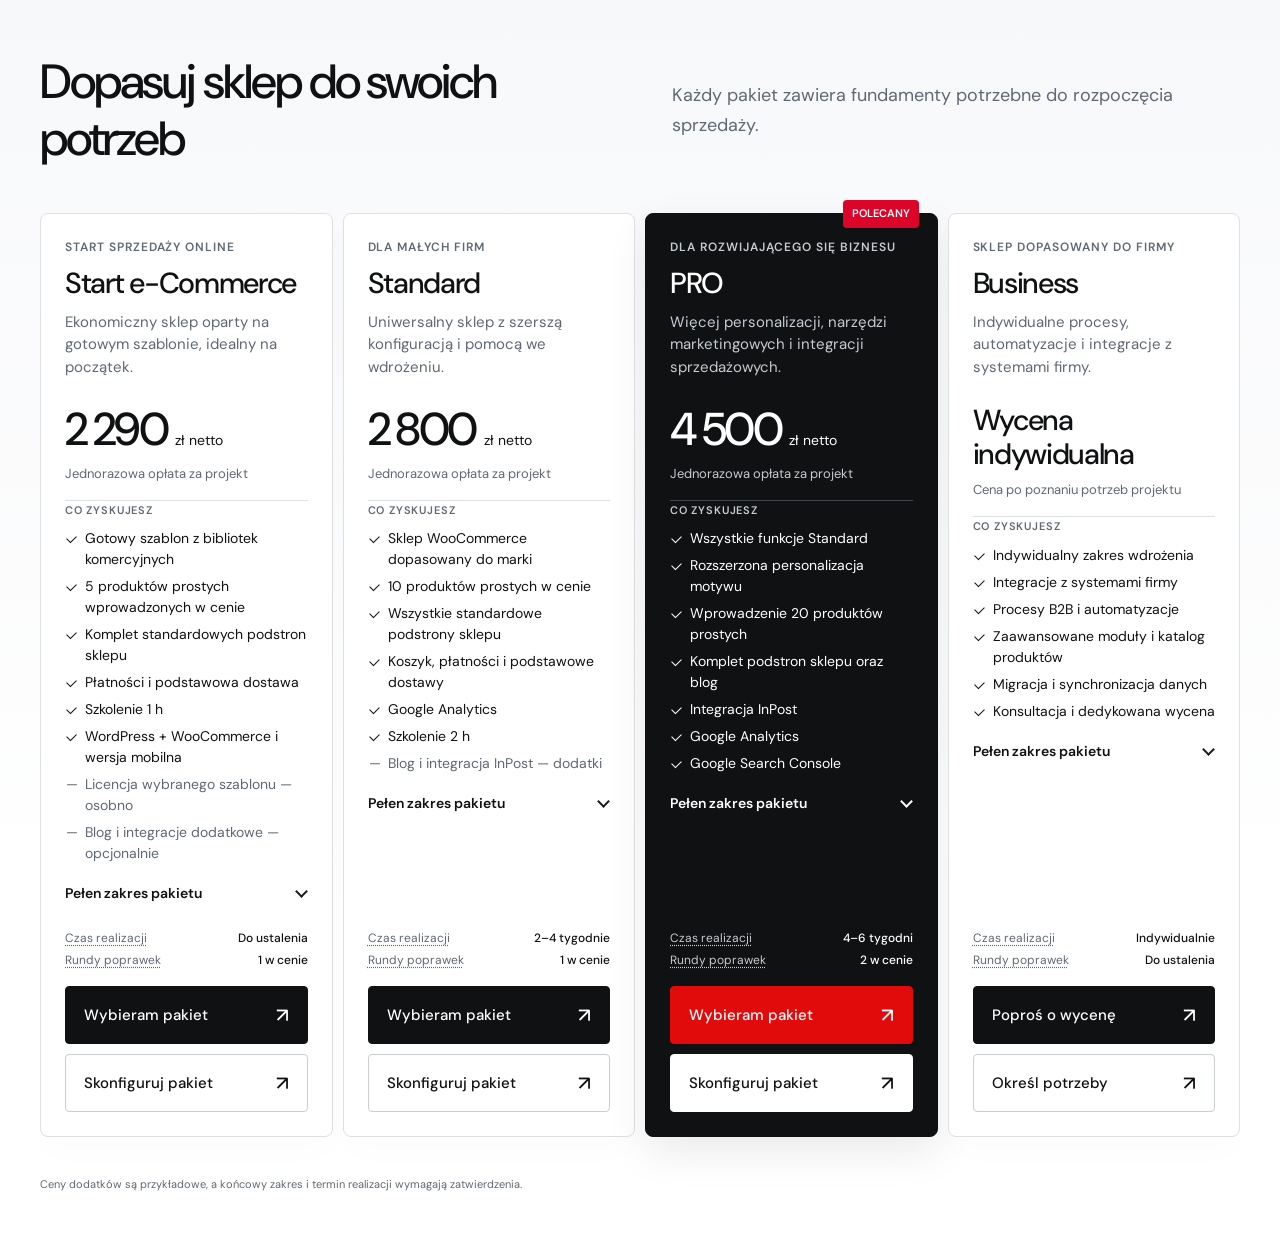
==== commit 0279106f: "Ujednolić style i kontener kalkulatora sklepów z referencją ZIP" ====
--- a/index.html
+++ b/index.html
@@ -2,7 +2,7 @@
 <html lang="pl"><head><meta charset="utf-8"><meta name="viewport" content="width=device-width,initial-scale=1"><title>Eniverse — kalkulator sklepów</title></head><body>
 <!-- Eniverse: gotowy fragment do widżetu HTML Elementora. Sklepy internetowe, tryb produkcyjny. -->
 <link rel="stylesheet" href="https://fonts.googleapis.com/css2?family=DM+Sans:wght@400;500;600;700&display=swap">
-<style id="eniverse-pakiety-stron">
+<style id="eniverse-pakiety-sklepow">
 /* Style strony demonstracyjnej oraz elementów poza #eni-shop-calc. */
 html:has(#eni-shop-calc[data-mode="demo"]) { color-scheme: light; }
 body:has(#eni-shop-calc[data-mode="demo"]) { margin: 0; background: #fff; }
@@ -38,10 +38,10 @@
 /* Dedykowany formularz Contact Form 7. */
 body:not(.elementor-editor-active) #eniverse-shop-quote-form { position:absolute!important; width:1px!important; height:1px!important; overflow:hidden!important; clip-path:inset(50%); pointer-events:none; }
 </style>
-<link rel="stylesheet" href="kalkulator-sklepow.css?v=20261126-shop-2">
+<link rel="stylesheet" href="kalkulator-sklepow.css?v=20261126-shop-3">
 
 <!-- Style wyłącznie boxów i sekcji ofertowej -->
-<style id="eniverse-boxy-pakietow">
+<style id="eniverse-boxy-pakietow-sklepow">
 #eni-shop-calc .ec-package {
         background: white;
         border: 1px solid var(--ec-line);
@@ -2053,22 +2053,19 @@
   background:currentColor;border:0;border-radius:1px;transform:translateY(-50%);
 }
 
-/* Sklepy: siatka czterech kart; pozostałe style z wersji źródłowej. */
-#eni-shop-calc #ec-catalog .ec-packages-overview {display:block;width:100%;min-width:0;}
-#eni-shop-calc #ec-catalog .ec-packages--main {grid-template-columns:repeat(4,minmax(0,1fr));gap:16px;align-items:start;}
-#eni-shop-calc #ec-catalog .ec-preview-heading {grid-template-columns:minmax(0,2fr) minmax(0,1fr);}
-#eni-shop-calc #ec-catalog .ec-preview-heading .ec-intro {text-align:right;font-size:14px;}
-#eni-shop-calc #ec-catalog .ec-preview-heading .ec-page-title {font-size:clamp(30px,3vw,40px);}
-#eni-shop-calc #ec-catalog .ec-package .ec-card-header {min-height:170px;}
-#eni-shop-calc #ec-catalog .ec-package .ec-kicker {color:#E20B0C;}
-#eni-shop-calc #ec-catalog .ec-package--featured .ec-kicker {color:#ff8080;}
-#eni-shop-calc #ec-catalog .ec-package .ec-card-budget {min-height:112px;}
-#eni-shop-calc #ec-catalog .ec-package .ec-individual-price strong {font-size:27px;white-space:normal;line-height:1.05;max-width:185px;}
-#eni-shop-calc #ec-catalog .ec-featured-badge {left:24px;right:auto;background:#E20B0C;}
-#eni-shop-calc #ec-shop-needs {width:100%;font:inherit;padding:12px;border:1px solid #dce0e3;border-radius:4px;resize:vertical;}
-#eni-shop-calc #ec-shop-needs-wrap[hidden] {display:none!important;}
-@media(max-width:1100px){#eni-shop-calc #ec-catalog .ec-packages--main {grid-template-columns:repeat(2,minmax(0,1fr));}}
-@media(max-width:650px){#eni-shop-calc #ec-catalog .ec-packages--main,#eni-shop-calc #ec-catalog .ec-preview-heading {grid-template-columns:1fr;}#eni-shop-calc #ec-catalog .ec-preview-heading .ec-intro {text-align:left;}#eni-shop-calc #ec-catalog .ec-package .ec-card-header,#eni-shop-calc #ec-catalog .ec-package .ec-card-description {min-height:0;}}
+/* Wyjątki dotyczące wyłącznie elementów specyficznych dla sklepów.
+   Typografia, kolory, nagłówek, kontener 1200 px, siatka, odstępy,
+   przyciski i breakpointy pozostają identyczne z kalkulatorem stron. */
+#eni-shop-calc #ec-catalog .ec-package .ec-individual-price strong {
+  font-size:29px; line-height:1.15; letter-spacing:-.045em;
+  font-weight:500; white-space:normal; overflow-wrap:normal;
+}
+#eni-shop-calc #ec-shop-needs {
+  box-sizing:border-box; width:100%; font:inherit; color:var(--ec-ink);
+  background:var(--ec-white); padding:10px 12px; border:1px solid var(--ec-line);
+  border-radius:6px; resize:vertical;
+}
+#eni-shop-calc #ec-shop-needs:focus-visible {outline:2px solid var(--ec-red);outline-offset:2px;}
 </style>
 
 
@@ -2538,7 +2535,7 @@
         </div>
     </div>
     <!-- LOGIKA PAKIETÓW, WYCENY I FORMULARZA -->
-<script src="cennik-sklepow.js?v=20261126-shop-2" defer></script>
-<script src="kalkulator-sklepow.js?v=20261126-shop-2" defer></script>
+<script src="cennik-sklepow.js?v=20261126-shop-3" defer></script>
+<script src="kalkulator-sklepow.js?v=20261126-shop-3" defer></script>
 
 </body></html>
